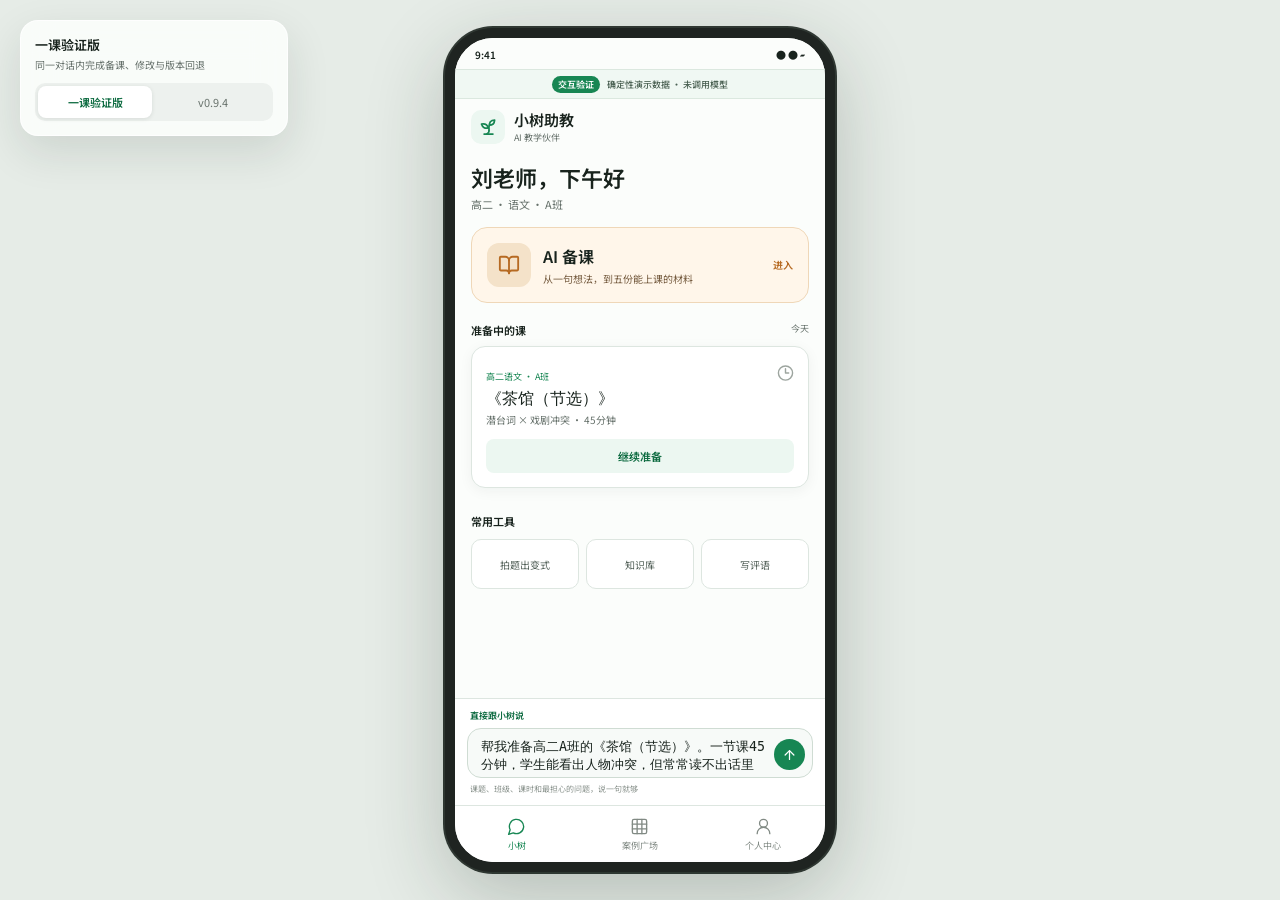
==== index.html @ 12595041 "Deploy Xiaoshu Yike interactive preview" ====
<!doctype html>
<html lang="zh-CN">
  <head>
    <meta charset="UTF-8" />
    <meta name="viewport" content="width=device-width, initial-scale=1.0" />
    <meta name="theme-color" content="#f5f7f5" />
    <title>小树 · 《茶馆》备课验证</title>
    <script type="module" crossorigin src="./assets/index-BlymnSEs.js"></script>
    <link rel="stylesheet" crossorigin href="./assets/index-CwuJ9IBh.css">
  </head>
  <body>
    <div id="root"></div>
  </body>
</html>
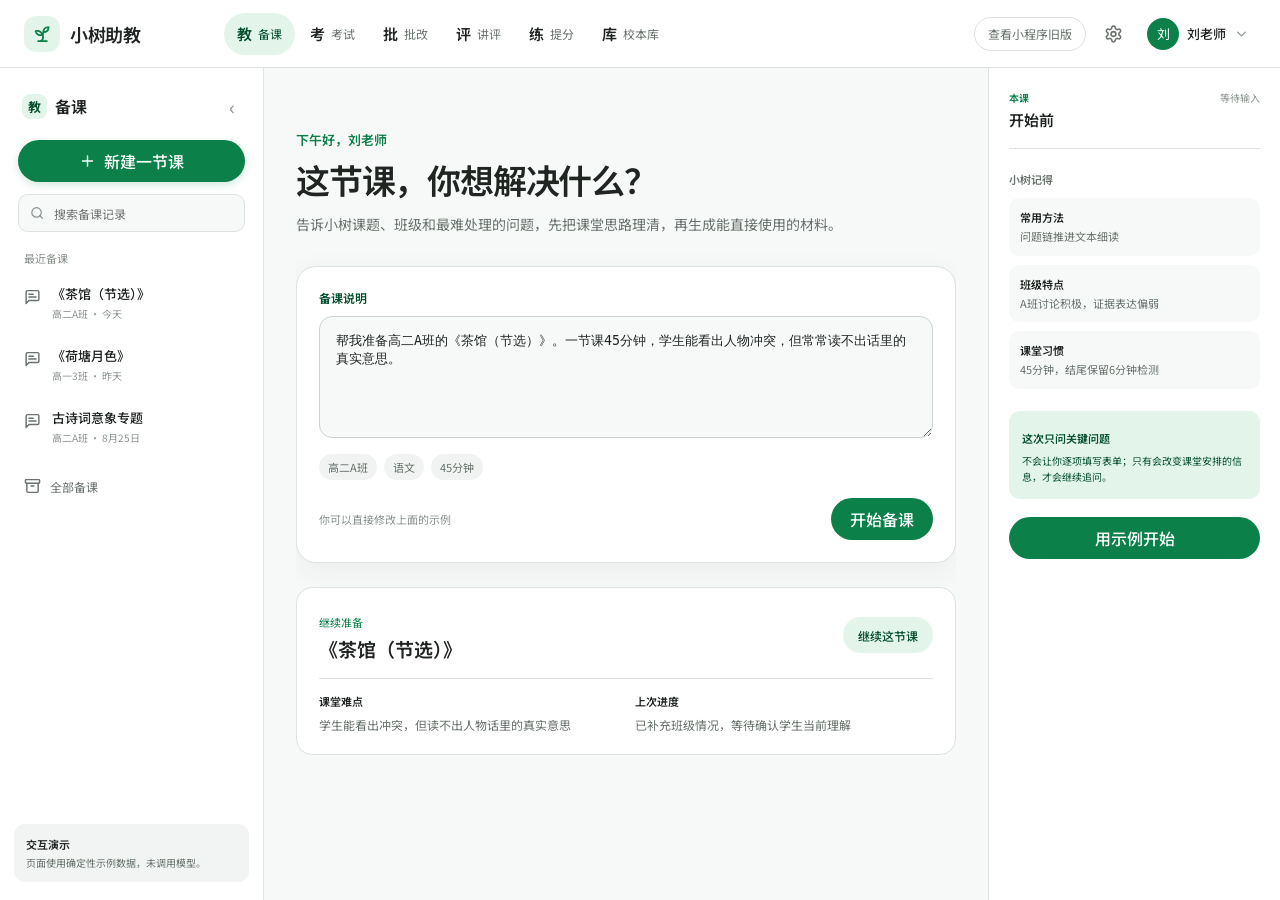
==== commit bca7b47c: "Deploy desktop Web lesson prototype" ====
--- a/index.html
+++ b/index.html
@@ -5,8 +5,8 @@
     <meta name="viewport" content="width=device-width, initial-scale=1.0" />
     <meta name="theme-color" content="#f5f7f5" />
     <title>小树 · 《茶馆》备课验证</title>
-    <script type="module" crossorigin src="./assets/index-BlymnSEs.js"></script>
-    <link rel="stylesheet" crossorigin href="./assets/index-CwuJ9IBh.css">
+    <script type="module" crossorigin src="./assets/index-i1Fw_xu3.js"></script>
+    <link rel="stylesheet" crossorigin href="./assets/index-Akiv93cH.css">
   </head>
   <body>
     <div id="root"></div>
--- a/assets/index-Akiv93cH.css
+++ b/assets/index-Akiv93cH.css
@@ -0,0 +1 @@
+@font-face{font-family:Noto Sans SC;font-style:normal;font-display:swap;font-weight:400;src:url([data-uri]) format("woff2"),url([data-uri]) format("woff");unicode-range:U+1f1e9-1f1f5,U+1f1f7-1f1ff,U+1f21a,U+1f232,U+1f234-1f237,U+1f250-1f251,U+1f300,U+1f302-1f308,U+1f30a-1f311,U+1f315,U+1f319-1f320,U+1f324,U+1f327,U+1f32a,U+1f32c-1f32d,U+1f330-1f357,U+1f359-1f37e}@font-face{font-family:Noto Sans SC;font-style:normal;font-display:swap;font-weight:400;src:url(./noto-sans-sc-5-400-normal-3RzBeGhg.woff2) format("woff2"),url(./noto-sans-sc-5-400-normal-CxziD17Z.woff) format("woff");unicode-range:U+fee3,U+fef3,U+ff03-ff04,U+ff07,U+ff0a,U+ff17-ff19,U+ff1c-ff1d,U+ff20-ff3a,U+ff3c,U+ff3e-ff5b,U+ff5d,U+ff61-ff65,U+ff67-ff6a,U+ff6c,U+ff6f-ff78,U+ff7a-ff7d,U+ff80-ff84,U+ff86,U+ff89-ff8e,U+ff92,U+ff97-ff9b,U+ff9d-ff9f,U+ffe0-ffe4,U+ffe6,U+ffe9,U+ffeb,U+ffed,U+fffc,U+1f004,U+1f170-1f171,U+1f192-1f195,U+1f198-1f19a,U+1f1e6-1f1e8}@font-face{font-family:Noto Sans SC;font-style:normal;font-display:swap;font-weight:400;src:url(./noto-sans-sc-6-400-normal-D73klzWF.woff2) format("woff2"),url(./noto-sans-sc-6-400-normal-Cz_J3E7W.woff) format("woff");unicode-range:U+f0a7,U+f0b2,U+f0b7,U+f0c9,U+f0d8,U+f0da,U+f0dc-f0dd,U+f0e0,U+f0e6,U+f0eb,U+f0fc,U+f101,U+f104-f105,U+f107,U+f10b,U+f11b,U+f14b,U+f18a,U+f193,U+f1d6-f1d7,U+f244,U+f27a,U+f296,U+f2ae,U+f471,U+f4b3,U+f610-f611,U+f880-f881,U+f8ec,U+f8f5,U+f8ff,U+f901,U+f90a,U+f92c-f92d,U+f934,U+f937,U+f941,U+f965,U+f967,U+f969,U+f96b,U+f96f,U+f974,U+f978-f979,U+f97e,U+f981,U+f98a,U+f98e,U+f997,U+f99c,U+f9b2,U+f9b5,U+f9ba,U+f9be,U+f9ca,U+f9d0-f9d1,U+f9dd,U+f9e0-f9e1,U+f9e4,U+f9f7,U+fa00-fa01,U+fa08,U+fa0a,U+fa11,U+fb01-fb02,U+fdfc,U+fe0e,U+fe30-fe31,U+fe33-fe44,U+fe49-fe52,U+fe54-fe57,U+fe59-fe66,U+fe68-fe6b,U+fe8e,U+fe92-fe93,U+feae,U+feb8,U+fecb-fecc,U+fee0}@font-face{font-family:Noto Sans SC;font-style:normal;font-display:swap;font-weight:400;src:url(./noto-sans-sc-21-400-normal-Bfz3Xm1a.woff2) format("woff2"),url(./noto-sans-sc-21-400-normal-BnEV7ZGG.woff) format("woff");unicode-range:U+9f83,U+9f85-9f8d,U+9f90-9f91,U+9f94-9f96,U+9f98,U+9f9b-9f9c,U+9f9e,U+9fa0,U+9fa2,U+9ff0-9fff,U+a001,U+a007,U+a025,U+a046-a047,U+a057,U+a072,U+a078-a079,U+a083,U+a085,U+a100,U+a118,U+a132,U+a134,U+a1f4,U+a242,U+a4a6,U+a4aa,U+a4b0-a4b1,U+a4b3,U+a9c1-a9c2,U+ac00-ac01,U+ac04,U+ac08,U+ac10-ac11,U+ac13-ac16,U+ac19,U+ac1c-ac1d,U+ac24,U+ac70-ac71,U+ac74,U+ac77-ac78,U+ac80-ac81,U+ac83,U+ac8c,U+ac90,U+ac9f-aca0,U+aca8-aca9,U+acac,U+acb0,U+acbd,U+acc1,U+acc4,U+ace0-ace1,U+ace4,U+ace8,U+acf3,U+acf5,U+acfc-acfd,U+ad00,U+ad0c,U+ad11,U+ad1c,U+ad34,U+ad50,U+ad64,U+ad6c,U+ad70,U+ad74,U+ad7f,U+ad81,U+ad8c,U+adc0,U+adc8,U+addc,U+ade0,U+adf8-adf9,U+adfc,U+ae00,U+ae08-ae09,U+ae0b,U+ae30,U+ae34,U+ae38,U+ae40,U+ae4a,U+ae4c,U+ae54,U+ae68,U+aebc,U+aed8,U+af2c-af2d}@font-face{font-family:Noto Sans SC;font-style:normal;font-display:swap;font-weight:400;src:url(./noto-sans-sc-22-400-normal-yOvQSDF6.woff2) format("woff2"),url(./noto-sans-sc-22-400-normal-B_m_Ehi5.woff) format("woff");unicode-range:U+9e30-9e33,U+9e35-9e3b,U+9e3e,U+9e40-9e44,U+9e46-9e4e,U+9e51,U+9e53,U+9e55-9e58,U+9e5a-9e5c,U+9e5e-9e63,U+9e66-9e6e,U+9e71,U+9e73,U+9e75,U+9e78-9e79,U+9e7c-9e7e,U+9e82,U+9e86-9e88,U+9e8b-9e8c,U+9e90-9e91,U+9e93,U+9e95,U+9e97,U+9e9d,U+9ea4-9ea5,U+9ea9-9eaa,U+9eb4-9eb5,U+9eb8-9eba,U+9ebc-9ebf,U+9ec3,U+9ec9,U+9ecd,U+9ed0,U+9ed2-9ed3,U+9ed5-9ed6,U+9ed9,U+9edc-9edd,U+9edf-9ee0,U+9ee2,U+9ee5,U+9ee7-9eea,U+9eef,U+9ef1,U+9ef3-9ef4,U+9ef6,U+9ef9,U+9efb-9efc,U+9efe,U+9f0b,U+9f0d,U+9f10,U+9f14,U+9f17,U+9f19,U+9f22,U+9f29,U+9f2c,U+9f2f,U+9f31,U+9f37,U+9f39,U+9f3d-9f3e,U+9f41,U+9f4a-9f4b,U+9f51-9f52,U+9f61-9f63,U+9f66-9f67,U+9f80-9f81}@font-face{font-family:Noto Sans SC;font-style:normal;font-display:swap;font-weight:400;src:url(./noto-sans-sc-23-400-normal-D0XQUkMM.woff2) format("woff2"),url(./noto-sans-sc-23-400-normal-CX4MRI2p.woff) format("woff");unicode-range:U+9c82-9c83,U+9c85-9c8c,U+9c8e-9c92,U+9c94-9c9b,U+9c9e-9ca3,U+9ca5-9ca7,U+9ca9,U+9cab,U+9cad-9cae,U+9cb1-9cb7,U+9cb9-9cbd,U+9cbf-9cc0,U+9cc3,U+9cc5-9cc7,U+9cc9-9cd1,U+9cd3-9cda,U+9cdc-9cdd,U+9cdf,U+9ce1-9ce3,U+9ce5,U+9ce9,U+9cee-9cef,U+9cf3-9cf4,U+9cf6,U+9cfc-9cfd,U+9d02,U+9d08-9d09,U+9d12,U+9d1b,U+9d1e,U+9d26,U+9d28,U+9d37,U+9d3b,U+9d3f,U+9d51,U+9d59,U+9d5c-9d5d,U+9d5f-9d61,U+9d6c,U+9d70,U+9d72,U+9d7a,U+9d7e,U+9d84,U+9d89,U+9d8f,U+9d92,U+9daf,U+9db4,U+9db8,U+9dbc,U+9dc4,U+9dc7,U+9dc9,U+9dd7,U+9ddf,U+9df2,U+9df9-9dfa,U+9e0a,U+9e11,U+9e1a,U+9e1e,U+9e20,U+9e22,U+9e28-9e2c,U+9e2e-9e2f}@font-face{font-family:Noto Sans SC;font-style:normal;font-display:swap;font-weight:400;src:url(./noto-sans-sc-24-400-normal-mI4tDgE1.woff2) format("woff2"),url(./noto-sans-sc-24-400-normal-ClGanIYI.woff) format("woff");unicode-range:U+9a80,U+9a83,U+9a85,U+9a88-9a8a,U+9a8d-9a8e,U+9a90,U+9a92-9a93,U+9a95-9a96,U+9a98-9a99,U+9a9b-9aa2,U+9aa5,U+9aa7,U+9aaf-9ab1,U+9ab5-9ab6,U+9ab9-9aba,U+9ac0-9ac4,U+9ac8,U+9acb-9acc,U+9ace-9acf,U+9ad1-9ad2,U+9ad9,U+9adf,U+9ae1,U+9ae3,U+9aea-9aeb,U+9aed-9aef,U+9af4,U+9af9,U+9afb,U+9b03-9b04,U+9b06,U+9b08,U+9b0d,U+9b0f-9b10,U+9b13,U+9b18,U+9b1a,U+9b1f,U+9b22-9b23,U+9b25,U+9b27-9b28,U+9b2a,U+9b2f,U+9b31-9b32,U+9b3b,U+9b43,U+9b46-9b49,U+9b4d-9b4e,U+9b51,U+9b56,U+9b58,U+9b5a,U+9b5c,U+9b5f,U+9b61-9b62,U+9b6f,U+9b77,U+9b80,U+9b88,U+9b8b,U+9b8e,U+9b91,U+9b9f-9ba0,U+9ba8,U+9baa-9bab,U+9bad-9bae,U+9bb0-9bb1,U+9bb8,U+9bc9-9bca,U+9bd3,U+9bd6,U+9bdb,U+9be8,U+9bf0-9bf1,U+9c02,U+9c10,U+9c15,U+9c24,U+9c2d,U+9c32,U+9c39,U+9c3b,U+9c40,U+9c47-9c49,U+9c53,U+9c57,U+9c64,U+9c72,U+9c77-9c78,U+9c7b,U+9c7f-9c80}@font-face{font-family:Noto Sans SC;font-style:normal;font-display:swap;font-weight:400;src:url(./noto-sans-sc-25-400-normal-CD3JKveN.woff2) format("woff2"),url(./noto-sans-sc-25-400-normal-C6yCXu6a.woff) format("woff");unicode-range:U+98dd,U+98e1-98e2,U+98e7-98ea,U+98ec,U+98ee-98ef,U+98f2,U+98f4,U+98fc-98fe,U+9903,U+9905,U+9908,U+990a,U+990c-990d,U+9913-9914,U+9918,U+991a-991b,U+991e,U+9921,U+9928,U+992c,U+992e,U+9935,U+9938-9939,U+993d-993e,U+9945,U+994b-994c,U+9951-9952,U+9954-9955,U+9957,U+995e,U+9963,U+9966-9969,U+996b-996c,U+996f,U+9974-9975,U+9977-9979,U+997d-997e,U+9980-9981,U+9983-9984,U+9987,U+998a-998b,U+998d-9991,U+9993-9995,U+9997-9998,U+99a5,U+99ab,U+99ad-99ae,U+99b1,U+99b3-99b4,U+99bc,U+99bf,U+99c1,U+99c3-99c6,U+99cc,U+99d0,U+99d2,U+99d5,U+99db,U+99dd,U+99e1,U+99ed,U+99f1,U+99ff,U+9a01,U+9a03-9a04,U+9a0e-9a0f,U+9a11-9a13,U+9a19,U+9a1b,U+9a28,U+9a2b,U+9a30,U+9a32,U+9a37,U+9a40,U+9a45,U+9a4a,U+9a4d-9a4e,U+9a52,U+9a55,U+9a57,U+9a5a-9a5b,U+9a5f,U+9a62,U+9a65,U+9a69,U+9a6b,U+9a6e,U+9a75,U+9a77-9a7a,U+9a7d}@font-face{font-family:Noto Sans SC;font-style:normal;font-display:swap;font-weight:400;src:url(./noto-sans-sc-26-400-normal-B306_DcA.woff2) format("woff2"),url(./noto-sans-sc-26-400-normal-Dxnlkp_o.woff) format("woff");unicode-range:U+975b-975c,U+9763,U+9765-9766,U+976c-976d,U+9773,U+9776,U+977a,U+977c,U+9784-9785,U+978e-978f,U+9791-9792,U+9794-9795,U+9798,U+979a,U+979e,U+97a3,U+97a5-97a6,U+97a8,U+97ab-97ac,U+97ae-97af,U+97b2,U+97b4,U+97c6,U+97cb-97cc,U+97d3,U+97d8,U+97dc,U+97e1,U+97ea-97eb,U+97ee,U+97fb,U+97fe-97ff,U+9801-9803,U+9805-9806,U+9808,U+980c,U+9810-9814,U+9817-9818,U+981e,U+9820-9821,U+9824,U+9828,U+982b-982d,U+9830,U+9834,U+9838-9839,U+983c,U+9846,U+984d-984f,U+9851-9852,U+9854-9855,U+9857-9858,U+985a-985b,U+9862-9863,U+9865,U+9867,U+986b,U+986f-9871,U+9877-9878,U+987c,U+9880,U+9883,U+9885,U+9889,U+988b-988f,U+9893-9895,U+9899-989b,U+989e-989f,U+98a1-98a2,U+98a5-98a7,U+98a9,U+98af,U+98b1,U+98b6,U+98ba,U+98be,U+98c3-98c4,U+98c6-98c8,U+98cf-98d6,U+98da-98db}@font-face{font-family:Noto Sans SC;font-style:normal;font-display:swap;font-weight:400;src:url(./noto-sans-sc-27-400-normal-LzZF_NqI.woff2) format("woff2"),url(./noto-sans-sc-27-400-normal-DU5YC6S1.woff) format("woff");unicode-range:U+95c4-95ca,U+95cc-95cd,U+95d4-95d6,U+95d8,U+95e1-95e2,U+95e9,U+95f0-95f1,U+95f3,U+95f6,U+95fc,U+95fe-95ff,U+9602-9604,U+9606-960d,U+960f,U+9611-9613,U+9615-9617,U+9619-961b,U+961d,U+9621,U+9628,U+962f,U+963c-963e,U+9641-9642,U+9649,U+9654,U+965b-965f,U+9661,U+9663,U+9665,U+9667-9668,U+966c,U+9670,U+9672-9674,U+9678,U+967a,U+967d,U+9682,U+9685,U+9688,U+968a,U+968d-968e,U+9695,U+9697-9698,U+969e,U+96a0,U+96a3-96a4,U+96a8,U+96aa,U+96b0-96b1,U+96b3-96b4,U+96b7-96b9,U+96bb-96bd,U+96c9,U+96cb,U+96ce,U+96d1-96d2,U+96d6,U+96d9,U+96db-96dc,U+96de,U+96e0,U+96e3,U+96e9,U+96eb,U+96f0-96f2,U+96f9,U+96ff,U+9701-9702,U+9705,U+9708,U+970a,U+970e-970f,U+9711,U+9719,U+9727,U+972a,U+972d,U+9730,U+973d,U+9742,U+9744,U+9748-9749,U+9750-9751,U+975a}@font-face{font-family:Noto Sans SC;font-style:normal;font-display:swap;font-weight:400;src:url(./noto-sans-sc-28-400-normal-CEc-bbYn.woff2) format("woff2"),url(./noto-sans-sc-28-400-normal-4HLOSY5F.woff) format("woff");unicode-range:U+94f5,U+94f7,U+94f9,U+94fb-94fd,U+94ff,U+9503-9504,U+9506-9507,U+9509-950a,U+950d-950f,U+9511-9518,U+951a-9520,U+9522,U+9528-952d,U+9530-953a,U+953c-953f,U+9543-9546,U+9548-9550,U+9552-9555,U+9557-955b,U+955d-9568,U+956a-956d,U+9570-9574,U+9583,U+9586,U+9589,U+958e-958f,U+9591-9592,U+9594,U+9598-9599,U+959e-95a0,U+95a2-95a6,U+95a8-95b2,U+95b4,U+95b8-95c3}@font-face{font-family:Noto Sans SC;font-style:normal;font-display:swap;font-weight:400;src:url(./noto-sans-sc-29-400-normal-CTMIENlc.woff2) format("woff2"),url(./noto-sans-sc-29-400-normal-DmkA50P6.woff) format("woff");unicode-range:U+941c-942b,U+942d-942e,U+9432-9433,U+9435,U+9438,U+943a,U+943e,U+9444,U+944a,U+9451-9452,U+945a,U+9462-9463,U+9465,U+9470-9487,U+948a-9492,U+9494-9498,U+949a,U+949c-949d,U+94a1,U+94a3-94a4,U+94a8,U+94aa-94ad,U+94af,U+94b2,U+94b4-94ba,U+94bc-94c0,U+94c4,U+94c6-94db,U+94de-94ec,U+94ee-94f1,U+94f3}@font-face{font-family:Noto Sans SC;font-style:normal;font-display:swap;font-weight:400;src:url(./noto-sans-sc-30-400-normal-Dzb6Zn8O.woff2) format("woff2"),url(./noto-sans-sc-30-400-normal-D4bISz8a.woff) format("woff");unicode-range:U+92ec-92ed,U+92f0,U+92f3,U+92f8,U+92fc,U+9304,U+9306,U+9310,U+9312,U+9315,U+9318,U+931a,U+931e,U+9320-9322,U+9324,U+9326-9329,U+932b-932c,U+932f,U+9331-9332,U+9335-9336,U+933e,U+9340-9341,U+934a-9360,U+9362-9363,U+9365-936b,U+936e,U+9375,U+937e,U+9382,U+938a,U+938c,U+938f,U+9393-9394,U+9396-9397,U+939a,U+93a2,U+93a7,U+93ac-93cd,U+93d0-93d1,U+93d6-93d8,U+93de-93df,U+93e1-93e2,U+93e4,U+93f8,U+93fb,U+93fd,U+940e-941a}@font-face{font-family:Noto Sans SC;font-style:normal;font-display:swap;font-weight:400;src:url(./noto-sans-sc-31-400-normal-Cngcbauu.woff2) format("woff2"),url(./noto-sans-sc-31-400-normal-CpMy1pFR.woff) format("woff");unicode-range:U+9163-9164,U+9169,U+9170,U+9172,U+9174,U+9179-917a,U+917d-917e,U+9182-9183,U+9185,U+918c-918d,U+9190-9191,U+919a,U+919c,U+91a1-91a4,U+91a8,U+91aa-91af,U+91b4-91b5,U+91b8,U+91ba,U+91be,U+91c0-91c1,U+91c6,U+91c8,U+91cb,U+91d0,U+91d2,U+91d7-91d8,U+91dd,U+91e3,U+91e6-91e7,U+91ed,U+91f0,U+91f5,U+91f9,U+9200,U+9205,U+9207-920a,U+920d-920e,U+9210,U+9214-9215,U+921c,U+921e,U+9221,U+9223-9227,U+9229-922a,U+922d,U+9234-9235,U+9237,U+9239-923a,U+923c-9240,U+9244-9246,U+9249,U+924e-924f,U+9251,U+9253,U+9257,U+925b,U+925e,U+9262,U+9264-9266,U+9268,U+926c,U+926f,U+9271,U+927b,U+927e,U+9280,U+9283,U+9285-928a,U+928e,U+9291,U+9293,U+9296,U+9298,U+929c-929d,U+92a8,U+92ab-92ae,U+92b3,U+92b6-92b7,U+92b9,U+92c1,U+92c5-92c6,U+92c8,U+92cc,U+92d0,U+92d2,U+92e4,U+92ea}@font-face{font-family:Noto Sans SC;font-style:normal;font-display:swap;font-weight:400;src:url(./noto-sans-sc-32-400-normal-BqAPF1tT.woff2) format("woff2"),url(./noto-sans-sc-32-400-normal-BB06QLw6.woff) format("woff");unicode-range:U+9004,U+900b,U+9011,U+9015-9016,U+901e,U+9021,U+9026,U+902d,U+902f,U+9031,U+9035-9036,U+9039-903a,U+9041,U+9044-9046,U+904a,U+904f-9052,U+9054-9055,U+9058-9059,U+905b-905e,U+9060-9062,U+9068-9069,U+906f,U+9072,U+9074,U+9076-907a,U+907c-907d,U+9081,U+9083,U+9085,U+9087-908b,U+908f,U+9095,U+9097,U+9099-909b,U+909d,U+90a0-90a1,U+90a8-90a9,U+90ac,U+90b0,U+90b2-90b4,U+90b6,U+90b8,U+90ba,U+90bd-90be,U+90c3-90c5,U+90c7-90c8,U+90cf-90d0,U+90d3,U+90d5,U+90d7,U+90da-90dc,U+90de,U+90e2,U+90e4,U+90e6-90e7,U+90ea-90eb,U+90ef,U+90f4-90f5,U+90f7,U+90fe-9100,U+9104,U+9109,U+910c,U+9112,U+9114-9115,U+9118,U+911c,U+911e,U+9120,U+9122-9123,U+9127,U+912d,U+912f-9132,U+9139-913a,U+9143,U+9146,U+9149-914a,U+914c,U+914e-9150,U+9154,U+9157,U+915a,U+915d-915e,U+9161-9162}@font-face{font-family:Noto Sans SC;font-style:normal;font-display:swap;font-weight:400;src:url(./noto-sans-sc-33-400-normal-CUXtFK-t.woff2) format("woff2"),url(./noto-sans-sc-33-400-normal-970__YrQ.woff) format("woff");unicode-range:U+8e41-8e42,U+8e47,U+8e49-8e4b,U+8e50-8e53,U+8e59-8e5a,U+8e5f-8e60,U+8e64,U+8e69,U+8e6c,U+8e70,U+8e74,U+8e76,U+8e7a-8e7c,U+8e7f,U+8e84-8e85,U+8e87,U+8e89,U+8e8b,U+8e8d,U+8e8f-8e90,U+8e94,U+8e99,U+8e9c,U+8e9e,U+8eaa,U+8eac,U+8eb0,U+8eb6,U+8ec0,U+8ec6,U+8eca-8ece,U+8ed2,U+8eda,U+8edf,U+8ee2,U+8eeb,U+8ef8,U+8efb-8efe,U+8f03,U+8f09,U+8f0b,U+8f12-8f15,U+8f1b,U+8f1d,U+8f1f,U+8f29-8f2a,U+8f2f,U+8f36,U+8f38,U+8f3b,U+8f3e-8f3f,U+8f44-8f45,U+8f49,U+8f4d-8f4e,U+8f5f,U+8f6b,U+8f6d,U+8f71-8f73,U+8f75-8f76,U+8f78-8f7a,U+8f7c,U+8f7e,U+8f81-8f82,U+8f84,U+8f87,U+8f8a-8f8b,U+8f8d-8f8f,U+8f94-8f95,U+8f97-8f9a,U+8fa6,U+8fad-8faf,U+8fb2,U+8fb5-8fb7,U+8fba-8fbc,U+8fbf,U+8fc2,U+8fcb,U+8fcd,U+8fd3,U+8fd5,U+8fd7,U+8fda,U+8fe2-8fe5,U+8fe8-8fe9,U+8fee,U+8ff3-8ff4,U+8ff8,U+8ffa}@font-face{font-family:Noto Sans SC;font-style:normal;font-display:swap;font-weight:400;src:url(./noto-sans-sc-34-400-normal-Djw1IAuw.woff2) format("woff2"),url(./noto-sans-sc-34-400-normal-D06kjf8X.woff) format("woff");unicode-range:U+8cbd,U+8cbf-8cc4,U+8cc7-8cc8,U+8cca,U+8ccd,U+8cd1,U+8cd3,U+8cdb-8cdc,U+8cde,U+8ce0,U+8ce2-8ce4,U+8ce6-8ce8,U+8cea,U+8ced,U+8cf4,U+8cf8,U+8cfa,U+8cfc-8cfd,U+8d04-8d05,U+8d07-8d08,U+8d0a,U+8d0d,U+8d0f,U+8d13-8d14,U+8d16,U+8d1b,U+8d20,U+8d30,U+8d32-8d33,U+8d36,U+8d3b,U+8d3d,U+8d40,U+8d42-8d43,U+8d45-8d46,U+8d48-8d4a,U+8d4d,U+8d51,U+8d53,U+8d55,U+8d59,U+8d5c-8d5d,U+8d5f,U+8d61,U+8d66-8d67,U+8d6a,U+8d6d,U+8d71,U+8d73,U+8d84,U+8d90-8d91,U+8d94-8d95,U+8d99,U+8da8,U+8daf,U+8db1,U+8db5,U+8db8,U+8dba,U+8dbc,U+8dbf,U+8dc2,U+8dc4,U+8dc6,U+8dcb,U+8dce-8dcf,U+8dd6-8dd7,U+8dda-8ddb,U+8dde,U+8de1,U+8de3-8de4,U+8de9,U+8deb-8dec,U+8df0-8df1,U+8df6-8dfd,U+8e05,U+8e07,U+8e09-8e0a,U+8e0c,U+8e0e,U+8e10,U+8e14,U+8e1d-8e1f,U+8e23,U+8e26,U+8e2b-8e31,U+8e34-8e35,U+8e39-8e3a,U+8e3d,U+8e40}@font-face{font-family:Noto Sans SC;font-style:normal;font-display:swap;font-weight:400;src:url(./noto-sans-sc-35-400-normal-Chgyqx1E.woff2) format("woff2"),url(./noto-sans-sc-35-400-normal-CaG_p1w5.woff) format("woff");unicode-range:U+8b80,U+8b83,U+8b8a,U+8b8c,U+8b90,U+8b93,U+8b99-8b9a,U+8ba0,U+8ba3,U+8ba5-8ba7,U+8baa-8bac,U+8bb4-8bb5,U+8bb7,U+8bb9,U+8bc2-8bc3,U+8bc5,U+8bcb-8bcc,U+8bce-8bd0,U+8bd2-8bd4,U+8bd6,U+8bd8-8bd9,U+8bdc,U+8bdf,U+8be3-8be4,U+8be7-8be9,U+8beb-8bec,U+8bee,U+8bf0,U+8bf2-8bf3,U+8bf6,U+8bf9,U+8bfc-8bfd,U+8bff-8c00,U+8c02,U+8c04,U+8c06-8c07,U+8c0c,U+8c0f,U+8c11-8c12,U+8c14-8c1b,U+8c1d-8c21,U+8c24-8c25,U+8c27,U+8c2a-8c2c,U+8c2e-8c30,U+8c32-8c36,U+8c3f,U+8c47-8c4c,U+8c4e-8c50,U+8c54-8c56,U+8c62,U+8c68,U+8c6c,U+8c73,U+8c78,U+8c7a,U+8c82,U+8c85,U+8c89-8c8a,U+8c8d-8c8e,U+8c90,U+8c93-8c94,U+8c98,U+8c9d-8c9e,U+8ca0-8ca2,U+8ca7-8cac,U+8caf-8cb0,U+8cb3-8cb4,U+8cb6-8cb9,U+8cbb-8cbc}@font-face{font-family:Noto Sans SC;font-style:normal;font-display:swap;font-weight:400;src:url(./noto-sans-sc-36-400-normal-BxBT42kb.woff2) format("woff2"),url(./noto-sans-sc-36-400-normal-IjrD2Bk1.woff) format("woff");unicode-range:U+8a15-8a18,U+8a1a-8a1b,U+8a1d,U+8a1f,U+8a22-8a23,U+8a25,U+8a2b,U+8a2d,U+8a31,U+8a33-8a34,U+8a36-8a38,U+8a3a,U+8a3c,U+8a3e,U+8a40-8a41,U+8a46,U+8a48,U+8a50,U+8a52,U+8a54-8a55,U+8a58,U+8a5b,U+8a5d-8a63,U+8a66,U+8a69-8a6b,U+8a6d-8a6e,U+8a70,U+8a72-8a73,U+8a7a,U+8a85,U+8a87,U+8a8a,U+8a8c-8a8d,U+8a90-8a92,U+8a95,U+8a98,U+8aa0-8aa1,U+8aa3-8aa6,U+8aa8-8aa9,U+8aac-8aae,U+8ab0,U+8ab2,U+8ab8-8ab9,U+8abc,U+8abe-8abf,U+8ac7,U+8acf,U+8ad2,U+8ad6-8ad7,U+8adb-8adc,U+8adf,U+8ae1,U+8ae6-8ae8,U+8aeb,U+8aed-8aee,U+8af1,U+8af3-8af4,U+8af7-8af8,U+8afa,U+8afe,U+8b00-8b02,U+8b07,U+8b0a,U+8b0c,U+8b0e,U+8b10,U+8b17,U+8b19,U+8b1b,U+8b1d,U+8b20-8b21,U+8b26,U+8b28,U+8b2c,U+8b33,U+8b39,U+8b3e-8b3f,U+8b41,U+8b45,U+8b49,U+8b4c,U+8b4f,U+8b57-8b58,U+8b5a,U+8b5c,U+8b5e,U+8b60,U+8b6c,U+8b6f-8b70,U+8b72,U+8b74,U+8b77,U+8b7d}@font-face{font-family:Noto Sans SC;font-style:normal;font-display:swap;font-weight:400;src:url(./noto-sans-sc-37-400-normal-CjshmOwp.woff2) format("woff2"),url(./noto-sans-sc-37-400-normal-BR9TSq0A.woff) format("woff");unicode-range:U+8882,U+8884-8886,U+8888,U+888f,U+8892-8893,U+889b,U+88a2,U+88a4,U+88a6,U+88a8,U+88aa,U+88ae,U+88b1,U+88b4,U+88b7,U+88bc,U+88c0,U+88c6-88c9,U+88ce-88cf,U+88d1-88d3,U+88d8,U+88db-88dd,U+88df,U+88e1-88e3,U+88e5,U+88e8,U+88ec,U+88f0-88f1,U+88f3-88f4,U+88fc-88fe,U+8900,U+8902,U+8906-8907,U+8909-890c,U+8912-8915,U+8918-891b,U+8921,U+8925,U+892b,U+8930,U+8932,U+8934,U+8936,U+893b,U+893d,U+8941,U+894c,U+8955-8956,U+8959,U+895c,U+895e-8960,U+8966,U+896a,U+896c,U+896f-8970,U+8972,U+897b,U+897e,U+8980,U+8983,U+8985,U+8987-8988,U+898c,U+898f,U+8993,U+8997,U+899a,U+89a1,U+89a7,U+89a9-89aa,U+89b2-89b3,U+89b7,U+89c0,U+89c7,U+89ca-89cc,U+89ce-89d1,U+89d6,U+89da,U+89dc,U+89de,U+89e5,U+89e7,U+89eb,U+89ef,U+89f1,U+89f3-89f4,U+89f8,U+89ff,U+8a01-8a03,U+8a07-8a0a,U+8a0e-8a0f,U+8a13}@font-face{font-family:Noto Sans SC;font-style:normal;font-display:swap;font-weight:400;src:url(./noto-sans-sc-38-400-normal-D0ErwWLV.woff2) format("woff2"),url(./noto-sans-sc-38-400-normal-Pcs7Bw7T.woff) format("woff");unicode-range:U+86f4,U+86f8-86f9,U+86fb,U+86fe,U+8703,U+8706-870a,U+870d,U+8711-8713,U+871a,U+871e,U+8722-8723,U+8725,U+8729,U+872e,U+8731,U+8734,U+8737,U+873a-873b,U+873e-8740,U+8742,U+8747-8748,U+8753,U+8755,U+8757-8758,U+875d,U+875f,U+8762-8766,U+8768,U+876e,U+8770,U+8772,U+8775,U+8778,U+877b-877e,U+8782,U+8785,U+8788,U+878b,U+8793,U+8797,U+879a,U+879e-87a0,U+87a2-87a3,U+87a8,U+87ab-87ad,U+87af,U+87b3,U+87b5,U+87bd,U+87c0,U+87c4,U+87c6,U+87ca-87cb,U+87d1-87d2,U+87db-87dc,U+87de,U+87e0,U+87e5,U+87ea,U+87ec,U+87ee,U+87f2-87f3,U+87fb,U+87fd-87fe,U+8802-8803,U+8805,U+880a-880b,U+880d,U+8813-8816,U+8819,U+881b,U+881f,U+8821,U+8823,U+8831-8832,U+8835-8836,U+8839,U+883b-883c,U+8844,U+8846,U+884a,U+884e,U+8852-8853,U+8855,U+8859,U+885b,U+885d-885e,U+8862,U+8864,U+8869-886a,U+886e-886f,U+8872,U+8879,U+887d-887f}@font-face{font-family:Noto Sans SC;font-style:normal;font-display:swap;font-weight:400;src:url(./noto-sans-sc-39-400-normal-CNreqa8s.woff2) format("woff2"),url(./noto-sans-sc-39-400-normal-BdnXWhtv.woff) format("woff");unicode-range:U+8548,U+854e,U+8553,U+8556-8557,U+8559,U+855e,U+8561,U+8564-8565,U+8568-856a,U+856d,U+856f-8570,U+8572,U+8576,U+8579-857b,U+8580,U+8585-8586,U+8588,U+858a,U+858f,U+8591,U+8594,U+8599,U+859c,U+85a2,U+85a4,U+85a6,U+85a8-85a9,U+85ab-85ac,U+85ae,U+85b7-85b9,U+85be,U+85c1,U+85c7,U+85cd,U+85d0,U+85d3,U+85d5,U+85dc-85dd,U+85df-85e0,U+85e5-85e6,U+85e8-85ea,U+85f4,U+85f9,U+85fe-85ff,U+8602,U+8605-8607,U+860a-860b,U+8616,U+8618,U+861a,U+8627,U+8629,U+862d,U+8638,U+863c,U+863f,U+864d,U+864f,U+8652-8655,U+865b-865c,U+865f,U+8662,U+8667,U+866c,U+866e,U+8671,U+8675,U+867a-867c,U+867f,U+868b,U+868d,U+8693,U+869c-869d,U+86a1,U+86a3-86a4,U+86a7-86a9,U+86ac,U+86af-86b1,U+86b4-86b6,U+86ba,U+86c0,U+86c4,U+86c6,U+86c9-86ca,U+86cd-86d1,U+86d4,U+86d8,U+86de-86df,U+86e4,U+86e6,U+86e9,U+86ed,U+86ef-86f3}@font-face{font-family:Noto Sans SC;font-style:normal;font-display:swap;font-weight:400;src:url(./noto-sans-sc-40-400-normal-DcIMWQiP.woff2) format("woff2"),url(./noto-sans-sc-40-400-normal-DmftZfNt.woff) format("woff");unicode-range:U+83c5,U+83c8-83c9,U+83cb,U+83d1,U+83d3-83d6,U+83d8,U+83db,U+83dd,U+83df,U+83e1,U+83e5,U+83ea-83eb,U+83f0,U+83f4,U+83f8-83f9,U+83fb,U+83fd,U+83ff,U+8401,U+8406,U+840a-840b,U+840f,U+8411,U+8418,U+841c,U+8420,U+8422-8424,U+8426,U+8429,U+842c,U+8438-8439,U+843b-843c,U+843f,U+8446-8447,U+8449,U+844e,U+8451-8452,U+8456,U+8459-845a,U+845c,U+8462,U+8466,U+846d,U+846f-8470,U+8473,U+8476-8478,U+847a,U+847d,U+8484-8485,U+8487,U+8489,U+848c,U+848e,U+8490,U+8493-8494,U+8497,U+849b,U+849e-849f,U+84a1,U+84a5,U+84a8,U+84af,U+84b4,U+84b9-84bf,U+84c1-84c2,U+84c5-84c7,U+84ca-84cb,U+84cd,U+84d0-84d1,U+84d3,U+84d6,U+84df-84e0,U+84e2-84e3,U+84e5-84e7,U+84ee,U+84f3,U+84f6,U+84fa,U+84fc,U+84ff-8500,U+850c,U+8511,U+8514-8515,U+8517-8518,U+851f,U+8523,U+8525-8526,U+8529,U+852b,U+852d,U+8532,U+8534-8535,U+8538-853a,U+853c,U+8543,U+8545}@font-face{font-family:Noto Sans SC;font-style:normal;font-display:swap;font-weight:400;src:url(./noto-sans-sc-41-400-normal-CwF0ysup.woff2) format("woff2"),url(./noto-sans-sc-41-400-normal-BeCST3sV.woff) format("woff");unicode-range:U+82bc,U+82be,U+82c0-82c2,U+82c4-82c8,U+82ca-82cc,U+82ce,U+82d0,U+82d2-82d3,U+82d5-82d6,U+82d8-82d9,U+82dc-82de,U+82e0-82e4,U+82e7,U+82e9-82eb,U+82ed-82ee,U+82f3-82f4,U+82f7-82f8,U+82fa-8301,U+8306-8308,U+830c-830d,U+830f,U+8311,U+8313-8315,U+8318,U+831a-831b,U+831d,U+8324,U+8327,U+832a,U+832c-832d,U+832f,U+8331-8334,U+833a-833c,U+8340,U+8343-8345,U+8347-8348,U+834a,U+834c,U+834f,U+8351,U+8356,U+8358-835c,U+835e,U+8360,U+8364-8366,U+8368-836a,U+836c-836e,U+8373,U+8378,U+837b-837d,U+837f-8380,U+8382,U+8388,U+838a-838b,U+8392,U+8394,U+8396,U+8398-8399,U+839b-839c,U+83a0,U+83a2-83a3,U+83a8-83aa,U+83ae-83b0,U+83b3-83b4,U+83b6,U+83b8,U+83ba,U+83bc-83bd,U+83bf-83c0,U+83c2}@font-face{font-family:Noto Sans SC;font-style:normal;font-display:swap;font-weight:400;src:url(./noto-sans-sc-42-400-normal-ZKOUmsTa.woff2) format("woff2"),url(./noto-sans-sc-42-400-normal-CwAh0C6j.woff) format("woff");unicode-range:U+8166-8169,U+816b,U+816d,U+8171,U+8173-8174,U+8178,U+817c-817d,U+8182,U+8188,U+8191,U+8198-819b,U+81a0,U+81a3,U+81a5-81a6,U+81a9,U+81b6,U+81ba-81bb,U+81bd,U+81bf,U+81c1,U+81c3,U+81c6,U+81c9-81ca,U+81cc-81cd,U+81d1,U+81d3-81d4,U+81d8,U+81db-81dc,U+81de-81df,U+81e5,U+81e7-81e9,U+81eb-81ec,U+81ee-81ef,U+81f5,U+81f8,U+81fa,U+81fc,U+81fe,U+8200-8202,U+8204,U+8208-820a,U+820e-8210,U+8216-8218,U+821b-821c,U+8221-8224,U+8226-8228,U+822b,U+822d,U+822f,U+8232-8234,U+8237-8238,U+823a-823b,U+823e,U+8244,U+8249,U+824b,U+824f,U+8259-825a,U+825f,U+8266,U+8268,U+826e,U+8271,U+8276-8279,U+827d,U+827f,U+8283-8284,U+8288-828a,U+828d-8291,U+8293-8294,U+8296-8298,U+829f-82a1,U+82a3-82a4,U+82a7-82ab,U+82ae,U+82b0,U+82b2,U+82b4-82b6}@font-face{font-family:Noto Sans SC;font-style:normal;font-display:swap;font-weight:400;src:url(./noto-sans-sc-43-400-normal-WDsqqjmk.woff2) format("woff2"),url(./noto-sans-sc-43-400-normal-CVPqYXUd.woff) format("woff");unicode-range:U+8016,U+8018-8019,U+801c,U+801e,U+8026-802a,U+8031,U+8034-8035,U+8037,U+8043,U+804b,U+804d,U+8052,U+8056,U+8059,U+805e,U+8061,U+8068-8069,U+806e-8074,U+8076-8078,U+807c-8080,U+8082,U+8084-8085,U+8088,U+808f,U+8093,U+809c,U+809f,U+80ab,U+80ad-80ae,U+80b1,U+80b6-80b8,U+80bc-80bd,U+80c2,U+80c4,U+80ca,U+80cd,U+80d1,U+80d4,U+80d7,U+80d9-80db,U+80dd,U+80e0,U+80e4-80e5,U+80e7-80ed,U+80ef-80f1,U+80f3-80f4,U+80fc,U+8101,U+8104-8105,U+8107-8108,U+810c-810e,U+8112-8115,U+8117-8119,U+811b-811f,U+8121-8130,U+8132-8134,U+8137,U+8139,U+813f-8140,U+8142,U+8146,U+8148,U+814d-814e,U+8151,U+8153,U+8158-815a,U+815e,U+8160}@font-face{font-family:Noto Sans SC;font-style:normal;font-display:swap;font-weight:400;src:url(./noto-sans-sc-44-400-normal-wq9JI-iJ.woff2) format("woff2"),url(./noto-sans-sc-44-400-normal-BT6yUYAt.woff) format("woff");unicode-range:U+7ef0-7ef2,U+7ef6,U+7efa-7efb,U+7efe,U+7f01-7f04,U+7f08,U+7f0a-7f12,U+7f17,U+7f19,U+7f1b-7f1c,U+7f1f,U+7f21-7f23,U+7f25-7f28,U+7f2a-7f33,U+7f35-7f37,U+7f3d,U+7f42,U+7f44-7f45,U+7f4c-7f4d,U+7f52,U+7f54,U+7f58-7f59,U+7f5d,U+7f5f-7f61,U+7f63,U+7f65,U+7f68,U+7f70-7f71,U+7f73-7f75,U+7f77,U+7f79,U+7f7d-7f7e,U+7f85-7f86,U+7f88-7f89,U+7f8b-7f8c,U+7f90-7f91,U+7f94-7f96,U+7f98-7f9b,U+7f9d,U+7f9f,U+7fa3,U+7fa7-7fa9,U+7fac-7fb2,U+7fb4,U+7fb6,U+7fb8,U+7fbc,U+7fbf-7fc0,U+7fc3,U+7fca,U+7fcc,U+7fce,U+7fd2,U+7fd5,U+7fd9-7fdb,U+7fdf,U+7fe3,U+7fe5-7fe7,U+7fe9,U+7feb-7fec,U+7fee-7fef,U+7ff1,U+7ff3-7ff4,U+7ff9-7ffa,U+7ffe,U+8004,U+8006,U+800b,U+800e,U+8011-8012,U+8014}@font-face{font-family:Noto Sans SC;font-style:normal;font-display:swap;font-weight:400;src:url(./noto-sans-sc-45-400-normal-DdOuPp0S.woff2) format("woff2"),url(./noto-sans-sc-45-400-normal-wKcTGncR.woff) format("woff");unicode-range:U+7dd2,U+7dd4,U+7dd6-7dd8,U+7dda-7de0,U+7de2-7de6,U+7de8-7ded,U+7def,U+7df1-7df5,U+7df7,U+7df9,U+7dfb-7dfc,U+7dfe-7e02,U+7e04,U+7e08-7e0b,U+7e12,U+7e1b,U+7e1e,U+7e20,U+7e22-7e23,U+7e26,U+7e29,U+7e2b,U+7e2e-7e2f,U+7e31,U+7e37,U+7e39-7e3e,U+7e40,U+7e43-7e44,U+7e46-7e47,U+7e4a-7e4b,U+7e4d-7e4e,U+7e51,U+7e54-7e56,U+7e58-7e5b,U+7e5d-7e5e,U+7e61,U+7e66-7e67,U+7e69-7e6b,U+7e6d,U+7e70,U+7e73,U+7e77,U+7e79,U+7e7b-7e7d,U+7e81-7e82,U+7e8c-7e8d,U+7e8f,U+7e92-7e94,U+7e96,U+7e98,U+7e9a-7e9c,U+7e9e-7e9f,U+7ea1,U+7ea3,U+7ea5,U+7ea8-7ea9,U+7eab,U+7ead-7eae,U+7eb0,U+7ebb,U+7ebe,U+7ec0-7ec2,U+7ec9,U+7ecb-7ecc,U+7ed0,U+7ed4,U+7ed7,U+7edb,U+7ee0-7ee2,U+7ee5-7ee6,U+7ee8,U+7eeb}@font-face{font-family:Noto Sans SC;font-style:normal;font-display:swap;font-weight:400;src:url(./noto-sans-sc-46-400-normal-DxQ4Lw-z.woff2) format("woff2"),url(./noto-sans-sc-46-400-normal-D8BHNHvK.woff) format("woff");unicode-range:U+7ce8,U+7cec,U+7cf0,U+7cf5-7cf9,U+7cfc,U+7cfe,U+7d00,U+7d04-7d0b,U+7d0d,U+7d10-7d14,U+7d17-7d19,U+7d1b-7d1f,U+7d21,U+7d24-7d26,U+7d28-7d2a,U+7d2c-7d2e,U+7d30-7d31,U+7d33,U+7d35-7d36,U+7d38-7d3a,U+7d40,U+7d42-7d44,U+7d46,U+7d4b-7d4c,U+7d4f,U+7d51,U+7d54-7d56,U+7d58,U+7d5b-7d5c,U+7d5e,U+7d61-7d63,U+7d66,U+7d68,U+7d6a-7d6c,U+7d6f,U+7d71-7d73,U+7d75-7d77,U+7d79-7d7a,U+7d7e,U+7d81,U+7d84-7d8b,U+7d8d,U+7d8f,U+7d91,U+7d94,U+7d96,U+7d98-7d9a,U+7d9c-7da0,U+7da2,U+7da6,U+7daa-7db1,U+7db4-7db8,U+7dba-7dbf,U+7dc1,U+7dc4,U+7dc7-7dc8,U+7dca-7dcd,U+7dcf,U+7dd1}@font-face{font-family:Noto Sans SC;font-style:normal;font-display:swap;font-weight:400;src:url(./noto-sans-sc-47-400-normal-CZbI_HNG.woff2) format("woff2"),url(./noto-sans-sc-47-400-normal-TIljQdBM.woff) format("woff");unicode-range:U+7bd3-7bd4,U+7bd9-7bda,U+7bdd,U+7be0-7be1,U+7be4-7be6,U+7be9-7bea,U+7bef,U+7bf4,U+7bf6,U+7bfc,U+7bfe,U+7c01,U+7c03,U+7c07-7c08,U+7c0a-7c0d,U+7c0f,U+7c11,U+7c15-7c16,U+7c19,U+7c1e-7c21,U+7c23-7c24,U+7c26,U+7c28-7c33,U+7c35,U+7c37-7c3b,U+7c3d-7c3e,U+7c40-7c41,U+7c43,U+7c47-7c48,U+7c4c,U+7c50,U+7c53-7c54,U+7c59,U+7c5f-7c60,U+7c63-7c65,U+7c6c,U+7c6e,U+7c72,U+7c74,U+7c79-7c7a,U+7c7c,U+7c81-7c82,U+7c84-7c85,U+7c88,U+7c8a-7c91,U+7c93-7c96,U+7c99,U+7c9b-7c9e,U+7ca0-7ca2,U+7ca6-7ca9,U+7cac,U+7caf-7cb3,U+7cb5-7cb7,U+7cba-7cbd,U+7cbf-7cc2,U+7cc5,U+7cc7-7cc9,U+7ccc-7ccd,U+7cd7,U+7cdc,U+7cde,U+7ce0,U+7ce4-7ce5,U+7ce7}@font-face{font-family:Noto Sans SC;font-style:normal;font-display:swap;font-weight:400;src:url(./noto-sans-sc-48-400-normal-JHdMabvg.woff2) format("woff2"),url(./noto-sans-sc-48-400-normal-BeitBaI5.woff) format("woff");unicode-range:U+7ae6,U+7af4-7af7,U+7afa-7afb,U+7afd-7b0a,U+7b0c,U+7b0e-7b0f,U+7b13,U+7b15-7b16,U+7b18-7b19,U+7b1e-7b20,U+7b22-7b25,U+7b29-7b2b,U+7b2d-7b2e,U+7b30-7b3b,U+7b3e-7b3f,U+7b41-7b42,U+7b44-7b47,U+7b4a,U+7b4c-7b50,U+7b58,U+7b5a,U+7b5c,U+7b60,U+7b66-7b67,U+7b69,U+7b6c-7b6f,U+7b72-7b76,U+7b7b-7b7d,U+7b7f,U+7b82,U+7b85,U+7b87,U+7b8b-7b96,U+7b98-7b99,U+7b9b-7b9f,U+7ba2-7ba4,U+7ba6-7bac,U+7bae-7bb0,U+7bb4,U+7bb7-7bb9,U+7bbb,U+7bc0-7bc1,U+7bc3-7bc4,U+7bc6,U+7bc8-7bcc,U+7bd1}@font-face{font-family:Noto Sans SC;font-style:normal;font-display:swap;font-weight:400;src:url(./noto-sans-sc-49-400-normal-B43LfYL1.woff2) format("woff2"),url(./noto-sans-sc-49-400-normal-C0rnBp58.woff) format("woff");unicode-range:U+798b-798e,U+7992,U+7994-7995,U+7997-7998,U+799a-799c,U+799f,U+79a3-79a6,U+79a8-79ac,U+79ae-79b1,U+79b3-79b5,U+79b8,U+79ba,U+79bf,U+79c2,U+79c6,U+79c8,U+79cf,U+79d5-79d6,U+79dd-79de,U+79e3,U+79e7-79e8,U+79eb,U+79ed,U+79f4,U+79f7-79f8,U+79fa,U+79fe,U+7a02-7a03,U+7a05,U+7a0a,U+7a14,U+7a17,U+7a19,U+7a1c,U+7a1e-7a1f,U+7a23,U+7a25-7a26,U+7a2c,U+7a2e,U+7a30-7a32,U+7a36-7a37,U+7a39,U+7a3c,U+7a40,U+7a42,U+7a47,U+7a49,U+7a4c-7a4f,U+7a51,U+7a55,U+7a5b,U+7a5d-7a5e,U+7a62-7a63,U+7a66,U+7a68-7a69,U+7a6b,U+7a70,U+7a78,U+7a80,U+7a85-7a88,U+7a8a,U+7a90,U+7a93-7a96,U+7a98,U+7a9b-7a9c,U+7a9e,U+7aa0-7aa1,U+7aa3,U+7aa8-7aaa,U+7aac-7ab0,U+7ab3,U+7ab8,U+7aba,U+7abd-7abf,U+7ac4-7ac5,U+7ac7-7ac8,U+7aca,U+7ad1-7ad2,U+7ada-7add,U+7ae1,U+7ae4}@font-face{font-family:Noto Sans SC;font-style:normal;font-display:swap;font-weight:400;src:url(./noto-sans-sc-50-400-normal-BeYaGcbF.woff2) format("woff2"),url(./noto-sans-sc-50-400-normal-Ds5H6yvt.woff) format("woff");unicode-range:U+784c,U+784e-7854,U+7856-7857,U+7859-785a,U+7865,U+7869-786a,U+786d,U+786f,U+7876-7877,U+787c,U+787e-787f,U+7881,U+7887-7889,U+7893-7894,U+7898-789e,U+78a1,U+78a3,U+78a5,U+78a9,U+78ad,U+78b2,U+78b4,U+78b6,U+78b9-78ba,U+78bc,U+78bf,U+78c3,U+78c9,U+78cb,U+78d0-78d2,U+78d4,U+78d9-78da,U+78dc,U+78de,U+78e1,U+78e5-78e6,U+78ea,U+78ec,U+78ef,U+78f1-78f2,U+78f4,U+78fa-78fb,U+78fe,U+7901-7902,U+7905,U+7907,U+7909,U+790b-790c,U+790e,U+7910,U+7913,U+7919-791b,U+791e-791f,U+7921,U+7924,U+7926,U+792a-792b,U+7934,U+7936,U+7939,U+793b,U+793d,U+7940,U+7942-7943,U+7945-7947,U+7949-794a,U+794c,U+794e-7951,U+7953-7955,U+7957-795a,U+795c,U+795f-7960,U+7962,U+7964,U+7966-7967,U+7969,U+796b,U+796f,U+7972,U+7974,U+7979,U+797b-797c,U+797e-7980,U+7982,U+7986-7987,U+7989-798a}@font-face{font-family:Noto Sans SC;font-style:normal;font-display:swap;font-weight:400;src:url(./noto-sans-sc-51-400-normal-BXmprHGd.woff2) format("woff2"),url(./noto-sans-sc-51-400-normal-XuFDRqdl.woff) format("woff");unicode-range:U+7722,U+7726,U+7728,U+772b-7730,U+7732-7736,U+7739-773a,U+773d-773f,U+7743,U+7746-7747,U+774c-774f,U+7751-7752,U+7758-775a,U+775c-775e,U+7762,U+7765-7766,U+7768-776a,U+776c-776d,U+7771-7772,U+777a,U+777c-777e,U+7780,U+7785,U+7787,U+778b-778d,U+778f-7791,U+7793,U+779e-77a0,U+77a2,U+77a5,U+77ad,U+77af,U+77b4-77b7,U+77bd-77c0,U+77c2,U+77c5,U+77c7,U+77cd,U+77d6-77d7,U+77d9-77da,U+77dd-77de,U+77e7,U+77ea,U+77ec,U+77ef,U+77f8,U+77fb,U+77fd-77fe,U+7800,U+7803,U+7806,U+7809,U+780f-7812,U+7815,U+7817-7818,U+781a-781f,U+7821-7823,U+7825-7827,U+7829,U+782b-7830,U+7832-7833,U+7835,U+7837,U+7839-783c,U+783e,U+7841-7844,U+7847-7849,U+784b}@font-face{font-family:Noto Sans SC;font-style:normal;font-display:swap;font-weight:400;src:url(./noto-sans-sc-52-400-normal-D6TC2b36.woff2) format("woff2"),url(./noto-sans-sc-52-400-normal-aCTK3zc9.woff) format("woff");unicode-range:U+7613-7619,U+761b-761d,U+761f-7622,U+7625,U+7627-762a,U+762e-7630,U+7632-7635,U+7638-763a,U+763c-763d,U+763f-7640,U+7642-7643,U+7647-7648,U+764d-764e,U+7652,U+7654,U+7658,U+765a,U+765c,U+765e-765f,U+7661-7663,U+7665,U+7669,U+766c,U+766e-766f,U+7671-7673,U+7675-7676,U+7678-767a,U+767f,U+7681,U+7683,U+7688,U+768a-768c,U+768e,U+7690-7692,U+7695,U+7698,U+769a-769b,U+769d-76a0,U+76a2,U+76a4-76a7,U+76ab-76ac,U+76af-76b0,U+76b2,U+76b4-76b5,U+76ba-76bb,U+76bf,U+76c2-76c3,U+76c5,U+76c9,U+76cc-76ce,U+76dc-76de,U+76e1-76ea,U+76f1,U+76f9-76fb,U+76fd,U+76ff-7700,U+7703-7704,U+7707-7708,U+770c-770f,U+7712,U+7714,U+7716,U+7719-771b,U+771e,U+7721}@font-face{font-family:Noto Sans SC;font-style:normal;font-display:swap;font-weight:400;src:url(./noto-sans-sc-53-400-normal-DpzojyPN.woff2) format("woff2"),url(./noto-sans-sc-53-400-normal-0yU0ZVKB.woff) format("woff");unicode-range:U+750d,U+750f,U+7511,U+7513,U+7515,U+7517,U+7519,U+7521-7527,U+752a,U+752c-752d,U+752f,U+7534,U+7536,U+753a,U+753e,U+7540,U+7544,U+7547-754b,U+754d-754e,U+7550-7553,U+7556-7557,U+755a-755b,U+755d-755e,U+7560,U+7562,U+7564,U+7566-7568,U+756b-756c,U+756f-7573,U+7575,U+7579-757c,U+757e-757f,U+7581-7584,U+7587,U+7589-758e,U+7590,U+7592,U+7594,U+7596,U+7599-759a,U+759d,U+759f-75a0,U+75a3,U+75a5,U+75a8,U+75ac-75ad,U+75b0-75b1,U+75b3-75b5,U+75b8,U+75bd,U+75c1-75c4,U+75c8-75ca,U+75cc-75cd,U+75d4,U+75d6,U+75d9,U+75de,U+75e0,U+75e2-75e4,U+75e6-75ea,U+75f1-75f3,U+75f7,U+75f9-75fa,U+75fc,U+75fe-7601,U+7603,U+7605-7606,U+7608-760e,U+7610-7612}@font-face{font-family:Noto Sans SC;font-style:normal;font-display:swap;font-weight:400;src:url(./noto-sans-sc-54-400-normal-B9QLYnEh.woff2) format("woff2"),url(./noto-sans-sc-54-400-normal-BayPw5AU.woff) format("woff");unicode-range:U+73f0,U+73f2,U+73f4-73f5,U+73f7,U+73f9-73fa,U+73fc-73fd,U+73ff-7402,U+7404,U+7407-7408,U+740a-740f,U+7418,U+741a-741c,U+741e,U+7424-7425,U+7428-7429,U+742c-7430,U+7432,U+7435-7436,U+7438-743b,U+743e-7441,U+7443-7446,U+7448,U+744a-744b,U+7452,U+7457,U+745b,U+745d,U+7460,U+7462-7465,U+7467-746a,U+746d,U+746f,U+7471,U+7473-7474,U+7477,U+747a,U+747e,U+7481-7482,U+7484,U+7486,U+7488-748b,U+748e-748f,U+7493,U+7498,U+749a,U+749c-74a0,U+74a3,U+74a6,U+74a9-74aa,U+74ae,U+74b0-74b2,U+74b6,U+74b8-74ba,U+74bd,U+74bf,U+74c1,U+74c3,U+74c5,U+74c8,U+74ca,U+74cc,U+74cf,U+74d1-74d2,U+74d4-74d5,U+74d8-74db,U+74de-74e0,U+74e2,U+74e4-74e5,U+74e7-74e9,U+74ee-74ef,U+74f4,U+74ff,U+7501,U+7503,U+7505,U+7508}@font-face{font-family:Noto Sans SC;font-style:normal;font-display:swap;font-weight:400;src:url(./noto-sans-sc-55-400-normal-CYV3hjnq.woff2) format("woff2"),url(./noto-sans-sc-55-400-normal-BJgYTKZI.woff) format("woff");unicode-range:U+72e6,U+72e8,U+72ef-72f0,U+72f2-72f4,U+72f6-72f7,U+72f9-72fb,U+72fd,U+7300-7304,U+7307,U+730a-730c,U+7313-7317,U+731d-7322,U+7327,U+7329,U+732c-732d,U+7330-7331,U+7333,U+7335-7337,U+7339,U+733d-733e,U+7340,U+7342,U+7344-7345,U+734a,U+734d-7350,U+7352,U+7355,U+7357,U+7359,U+735f-7360,U+7362-7363,U+7365,U+7368,U+736c-736d,U+736f-7370,U+7372,U+7374-7376,U+7378,U+737a-737b,U+737d-737e,U+7382-7383,U+7386,U+7388,U+738a,U+738c-7393,U+7395,U+7397-739a,U+739c,U+739e,U+73a0-73a3,U+73a5-73a8,U+73aa,U+73ad,U+73b1,U+73b3,U+73b6-73b7,U+73b9,U+73c2,U+73c5-73c9,U+73cc,U+73ce-73d0,U+73d2,U+73d6,U+73d9,U+73db-73de,U+73e3,U+73e5-73ea,U+73ee-73ef}@font-face{font-family:Noto Sans SC;font-style:normal;font-display:swap;font-weight:400;src:url(./noto-sans-sc-56-400-normal-B57fiM3p.woff2) format("woff2"),url(./noto-sans-sc-56-400-normal-DsWT-1MH.woff) format("woff");unicode-range:U+71a8,U+71af,U+71b1-71bc,U+71be,U+71c1-71c2,U+71c4,U+71c8-71cb,U+71ce-71d0,U+71d2,U+71d4,U+71d9-71da,U+71dc,U+71df-71e0,U+71e6-71e8,U+71ea,U+71ed-71ee,U+71f4,U+71f6,U+71f9,U+71fb-71fc,U+71ff-7200,U+7207,U+720c-720d,U+7210,U+7216,U+721a-721e,U+7223,U+7228,U+722b,U+722d-722e,U+7230,U+7232,U+723a-723c,U+723e-7242,U+7246,U+724b,U+724d-724e,U+7252,U+7256,U+7258,U+725a,U+725c-725d,U+7260,U+7264-7266,U+726a,U+726c,U+726e-726f,U+7271,U+7273-7274,U+7278,U+727b,U+727d-727e,U+7281-7282,U+7284,U+7287,U+728a,U+728d,U+728f,U+7292,U+729b,U+729f-72a0,U+72a7,U+72ad-72ae,U+72b0-72b5,U+72b7-72b8,U+72ba-72be,U+72c0-72c1,U+72c3,U+72c5-72c6,U+72c8,U+72cc-72ce,U+72d2,U+72d6,U+72db,U+72dd-72df,U+72e1,U+72e5}@font-face{font-family:Noto Sans SC;font-style:normal;font-display:swap;font-weight:400;src:url(./noto-sans-sc-57-400-normal-0KJcqtwa.woff2) format("woff2"),url(./noto-sans-sc-57-400-normal-CS3ugs7l.woff) format("woff");unicode-range:U+700b,U+700d,U+7015,U+7018,U+701b,U+701d-701f,U+7023,U+7026-7028,U+702c,U+702e-7030,U+7035,U+7037,U+7039-703a,U+703c-703e,U+7044,U+7049-704b,U+704f,U+7051,U+7058,U+705a,U+705c-705e,U+7061,U+7064,U+7066,U+706c,U+707d,U+7080-7081,U+7085-7086,U+708a,U+708f,U+7091,U+7094-7095,U+7098-7099,U+709c-709d,U+709f,U+70a4,U+70a9-70aa,U+70af-70b2,U+70b4-70b7,U+70bb,U+70c0,U+70c3,U+70c7,U+70cb,U+70ce-70cf,U+70d4,U+70d9-70da,U+70dc-70dd,U+70e0,U+70e9,U+70ec,U+70f7,U+70fa,U+70fd,U+70ff,U+7104,U+7108-7109,U+710c,U+7110,U+7113-7114,U+7116-7118,U+711c,U+711e,U+7120,U+712e-712f,U+7131,U+713c,U+7142,U+7144-7147,U+7149-714b,U+7150,U+7152,U+7155-7156,U+7159-715a,U+715c,U+7161,U+7165-7166,U+7168-7169,U+716d,U+7173-7174,U+7176,U+7178,U+717a,U+717d,U+717f-7180,U+7184,U+7186-7188,U+7192,U+7198,U+719c,U+71a0,U+71a4-71a5}@font-face{font-family:Noto Sans SC;font-style:normal;font-display:swap;font-weight:400;src:url(./noto-sans-sc-58-400-normal-DHIustpc.woff2) format("woff2"),url(./noto-sans-sc-58-400-normal-BDZWSF0h.woff) format("woff");unicode-range:U+6ed9,U+6edb,U+6edd,U+6edf-6ee0,U+6ee2,U+6ee6,U+6eea,U+6eec,U+6eee-6eef,U+6ef2-6ef3,U+6ef7-6efa,U+6efe,U+6f01,U+6f03,U+6f08-6f09,U+6f15-6f16,U+6f19,U+6f22-6f25,U+6f28-6f2a,U+6f2c-6f2d,U+6f2f,U+6f32,U+6f36-6f38,U+6f3f,U+6f43-6f46,U+6f48,U+6f4b,U+6f4e-6f4f,U+6f51,U+6f54-6f57,U+6f59-6f5b,U+6f5e-6f5f,U+6f61,U+6f64-6f67,U+6f69-6f6c,U+6f6f-6f72,U+6f74-6f76,U+6f78-6f7e,U+6f80-6f83,U+6f86,U+6f89,U+6f8b-6f8d,U+6f90,U+6f92,U+6f94,U+6f97-6f98,U+6f9b,U+6fa3-6fa5,U+6fa7,U+6faa,U+6faf,U+6fb1,U+6fb4,U+6fb6,U+6fb9,U+6fc1-6fcb,U+6fd1-6fd3,U+6fd5,U+6fdb,U+6fde-6fe1,U+6fe4,U+6fe9,U+6feb-6fec,U+6fee-6ff1,U+6ffa,U+6ffe,U+7005-7006,U+7009}@font-face{font-family:Noto Sans SC;font-style:normal;font-display:swap;font-weight:400;src:url(./noto-sans-sc-59-400-normal-D7wWmpIm.woff2) format("woff2"),url(./noto-sans-sc-59-400-normal-D2Pb31nB.woff) format("woff");unicode-range:U+6dc3,U+6dc5-6dc6,U+6dc9,U+6dcc,U+6dcf,U+6dd2-6dd3,U+6dd6,U+6dd9-6dde,U+6de0,U+6de4,U+6de6,U+6de8-6dea,U+6dec,U+6def-6df0,U+6df5-6df6,U+6df8,U+6dfa,U+6dfc,U+6e03-6e04,U+6e07-6e09,U+6e0b-6e0c,U+6e0e,U+6e11,U+6e13,U+6e15-6e16,U+6e19-6e1b,U+6e1e-6e1f,U+6e22,U+6e25-6e27,U+6e2b-6e2c,U+6e36-6e37,U+6e39-6e3a,U+6e3c-6e41,U+6e44-6e45,U+6e47,U+6e49-6e4b,U+6e4d-6e4e,U+6e51,U+6e53-6e55,U+6e5c-6e5f,U+6e61-6e63,U+6e65-6e67,U+6e6a-6e6b,U+6e6d-6e70,U+6e72-6e74,U+6e76-6e78,U+6e7c,U+6e80-6e82,U+6e86-6e87,U+6e89,U+6e8d,U+6e8f,U+6e96,U+6e98,U+6e9d-6e9f,U+6ea1,U+6ea5-6ea7,U+6eab,U+6eb1-6eb2,U+6eb4,U+6eb7,U+6ebb-6ebd,U+6ebf-6ec6,U+6ec8-6ec9,U+6ecc,U+6ecf-6ed0,U+6ed3-6ed4,U+6ed7-6ed8}@font-face{font-family:Noto Sans SC;font-style:normal;font-display:swap;font-weight:400;src:url(./noto-sans-sc-60-400-normal-BkgLo8ii.woff2) format("woff2"),url(./noto-sans-sc-60-400-normal-BPkETD2Q.woff) format("woff");unicode-range:U+6cb1-6cb2,U+6cb4-6cb5,U+6cb7,U+6cba,U+6cbc-6cbd,U+6cc1-6cc3,U+6cc5-6cc7,U+6cd0-6cd4,U+6cd6-6cd7,U+6cd9-6cda,U+6cde-6ce0,U+6ce4,U+6ce6,U+6ce9,U+6ceb-6cef,U+6cf1-6cf2,U+6cf6-6cf7,U+6cfa,U+6cfe,U+6d03-6d05,U+6d07-6d08,U+6d0a,U+6d0c,U+6d0e-6d11,U+6d13-6d14,U+6d16,U+6d18-6d1a,U+6d1c,U+6d1f,U+6d22-6d23,U+6d26-6d29,U+6d2b,U+6d2e-6d30,U+6d33,U+6d35-6d36,U+6d38-6d3a,U+6d3c,U+6d3f,U+6d42-6d44,U+6d48-6d49,U+6d4d,U+6d50,U+6d52,U+6d54,U+6d56-6d58,U+6d5a-6d5c,U+6d5e,U+6d60-6d61,U+6d63-6d65,U+6d67,U+6d6c-6d6d,U+6d6f,U+6d75,U+6d7b-6d7d,U+6d87,U+6d8a,U+6d8e,U+6d90-6d9a,U+6d9c-6da0,U+6da2-6da3,U+6da7,U+6daa-6dac,U+6dae,U+6db3-6db4,U+6db6,U+6db8,U+6dbc,U+6dbf,U+6dc2}@font-face{font-family:Noto Sans SC;font-style:normal;font-display:swap;font-weight:400;src:url(./noto-sans-sc-61-400-normal-ggoUFMmb.woff2) format("woff2"),url(./noto-sans-sc-61-400-normal-Db-2MbZ9.woff) format("woff");unicode-range:U+6b83-6b86,U+6b89,U+6b8d,U+6b91-6b93,U+6b95,U+6b97-6b98,U+6b9a-6b9b,U+6b9e,U+6ba1-6ba4,U+6ba9-6baa,U+6bad,U+6baf-6bb0,U+6bb2-6bb3,U+6bba-6bbd,U+6bc0,U+6bc2,U+6bc6,U+6bca-6bcc,U+6bce,U+6bd0-6bd1,U+6bd3,U+6bd6-6bd8,U+6bda,U+6be1,U+6be6,U+6bec,U+6bf1,U+6bf3-6bf5,U+6bf9,U+6bfd,U+6c05-6c08,U+6c0d,U+6c10,U+6c15-6c1a,U+6c21,U+6c23-6c26,U+6c29-6c2d,U+6c30-6c33,U+6c35-6c37,U+6c39-6c3a,U+6c3c-6c3f,U+6c46,U+6c4a-6c4c,U+6c4e-6c50,U+6c54,U+6c56,U+6c59-6c5c,U+6c5e,U+6c63,U+6c67-6c69,U+6c6b,U+6c6d,U+6c6f,U+6c72-6c74,U+6c78-6c7a,U+6c7c,U+6c84-6c87,U+6c8b-6c8c,U+6c8f,U+6c91,U+6c93-6c96,U+6c98,U+6c9a,U+6c9d,U+6ca2-6ca4,U+6ca8-6ca9,U+6cac-6cae}@font-face{font-family:Noto Sans SC;font-style:normal;font-display:swap;font-weight:400;src:url(./noto-sans-sc-62-400-normal-ytbDME29.woff2) format("woff2"),url(./noto-sans-sc-62-400-normal-B7SX0Ny8.woff) format("woff");unicode-range:U+69fe-6a01,U+6a06,U+6a09,U+6a0b,U+6a11,U+6a13,U+6a17-6a19,U+6a1b,U+6a1e,U+6a23,U+6a28-6a29,U+6a2b,U+6a2f-6a30,U+6a35,U+6a38-6a40,U+6a46-6a48,U+6a4a-6a4b,U+6a4e,U+6a50,U+6a52,U+6a5b,U+6a5e,U+6a62,U+6a65-6a67,U+6a6b,U+6a79,U+6a7c,U+6a7e-6a7f,U+6a84,U+6a86,U+6a8e,U+6a90-6a91,U+6a94,U+6a97,U+6a9c,U+6a9e,U+6aa0,U+6aa2,U+6aa4,U+6aa9,U+6aab,U+6aae-6ab0,U+6ab2-6ab3,U+6ab5,U+6ab7-6ab8,U+6aba-6abb,U+6abd,U+6abf,U+6ac2-6ac4,U+6ac6,U+6ac8,U+6acc,U+6ace,U+6ad2-6ad3,U+6ad8-6adc,U+6adf-6ae0,U+6ae4-6ae5,U+6ae7-6ae8,U+6afb,U+6b04-6b05,U+6b0d-6b13,U+6b16-6b17,U+6b19,U+6b24-6b25,U+6b2c,U+6b37-6b39,U+6b3b,U+6b3d,U+6b43,U+6b46,U+6b4e,U+6b50,U+6b53-6b54,U+6b58-6b59,U+6b5b,U+6b60,U+6b69,U+6b6d,U+6b6f-6b70,U+6b73-6b74,U+6b77-6b7a,U+6b80-6b82}@font-face{font-family:Noto Sans SC;font-style:normal;font-display:swap;font-weight:400;src:url(./noto-sans-sc-63-400-normal-BYQsjKYd.woff2) format("woff2"),url(./noto-sans-sc-63-400-normal-CzPlApb7.woff) format("woff");unicode-range:U+68d3,U+68d7,U+68dd,U+68df,U+68e1,U+68e3-68e4,U+68e6-68ed,U+68ef-68f0,U+68f2,U+68f4,U+68f6-68f7,U+68f9,U+68fb-68fd,U+68ff-6902,U+6906-6908,U+690b,U+6910,U+691a-691c,U+691f-6920,U+6924-6925,U+692a,U+692d,U+6934,U+6939,U+693c-6945,U+694a-694b,U+6952-6954,U+6957,U+6959,U+695b,U+695d,U+695f,U+6962-6964,U+6966,U+6968-696c,U+696e-696f,U+6971,U+6973-6974,U+6978-6979,U+697d,U+697f-6980,U+6985,U+6987-698a,U+698d-698e,U+6994-6999,U+699b,U+69a3-69a4,U+69a6-69a7,U+69ab,U+69ad-69ae,U+69b1,U+69b7,U+69bb-69bc,U+69c1,U+69c3-69c5,U+69c7,U+69ca-69ce,U+69d0-69d1,U+69d3-69d4,U+69d7-69da,U+69e0,U+69e4,U+69e6,U+69ec-69ed,U+69f1-69f3,U+69f8,U+69fa-69fc}@font-face{font-family:Noto Sans SC;font-style:normal;font-display:swap;font-weight:400;src:url(./noto-sans-sc-64-400-normal-9n4RwFjr.woff2) format("woff2"),url(./noto-sans-sc-64-400-normal-CnR-0l9p.woff) format("woff");unicode-range:U+678b-678d,U+678f,U+6792-6793,U+6796,U+6798,U+679e-67a1,U+67a5,U+67a7-67a9,U+67ac-67ad,U+67b0-67b1,U+67b3,U+67b5,U+67b7,U+67b9,U+67bb-67bc,U+67c0-67c1,U+67c3,U+67c5-67ca,U+67d1-67d2,U+67d7-67d9,U+67dd-67df,U+67e2-67e4,U+67e6-67e9,U+67f0,U+67f5,U+67f7-67f8,U+67fa-67fb,U+67fd-67fe,U+6800-6801,U+6803-6804,U+6806,U+6809-680a,U+680c,U+680e,U+6812,U+681d-681f,U+6822,U+6824-6829,U+682b-682d,U+6831-6835,U+683b,U+683e,U+6840-6841,U+6844-6845,U+6849,U+684e,U+6853,U+6855-6856,U+685c-685d,U+685f-6862,U+6864,U+6866-6868,U+686b,U+686f,U+6872,U+6874,U+6877,U+687f,U+6883,U+6886,U+688f,U+689b,U+689f-68a0,U+68a2-68a3,U+68b1,U+68b6,U+68b9-68ba,U+68bc-68bf,U+68c1-68c4,U+68c6,U+68c8,U+68ca,U+68cc,U+68d0-68d1}@font-face{font-family:Noto Sans SC;font-style:normal;font-display:swap;font-weight:400;src:url(./noto-sans-sc-65-400-normal-Co4l6Z_j.woff2) format("woff2"),url(./noto-sans-sc-65-400-normal-BeK8C6zz.woff) format("woff");unicode-range:U+6631,U+6633-6634,U+6636,U+663a-663b,U+663d,U+6641,U+6644-6645,U+6649,U+664c,U+664f,U+6654,U+6659,U+665b,U+665d-665e,U+6660-6667,U+6669,U+666b-666c,U+6671,U+6673,U+6677-6679,U+667c,U+6680-6681,U+6684-6685,U+6688-6689,U+668b-668e,U+6690,U+6692,U+6695,U+6698,U+669a,U+669d,U+669f-66a0,U+66a2-66a3,U+66a6,U+66aa-66ab,U+66b1-66b2,U+66b5,U+66b8-66b9,U+66bb,U+66be,U+66c1,U+66c6-66c9,U+66cc,U+66d5-66d8,U+66da-66dc,U+66de-66e2,U+66e8-66ea,U+66ec,U+66f1,U+66f3,U+66f7,U+66fa,U+66fd,U+6702,U+6705,U+670a,U+670f-6710,U+6713,U+6715,U+6719,U+6722-6723,U+6725-6727,U+6729,U+672d-672e,U+6732-6733,U+6736,U+6739,U+673b,U+673f,U+6744,U+6748,U+674c-674d,U+6753,U+6755,U+6762,U+6767,U+6769-676c,U+676e,U+6772-6773,U+6775,U+6777,U+677a-677d,U+6782-6783,U+6787,U+678a}@font-face{font-family:Noto Sans SC;font-style:normal;font-display:swap;font-weight:400;src:url(./noto-sans-sc-66-400-normal-BELuybXz.woff2) format("woff2"),url(./noto-sans-sc-66-400-normal-DyRyltg8.woff) format("woff");unicode-range:U+64f1-64f2,U+64f4,U+64f7-64f8,U+64fa,U+64fc,U+64fe-64ff,U+6503,U+6509,U+650f,U+6514,U+6518,U+651c-651e,U+6522-6525,U+652a-652c,U+652e,U+6530-6532,U+6534-6535,U+6537-6538,U+653a,U+653c-653d,U+6542,U+6549-654b,U+654d-654e,U+6553-6555,U+6557-6558,U+655d,U+6564,U+6569,U+656b,U+656d-656f,U+6571,U+6573,U+6575-6576,U+6578-657e,U+6581-6583,U+6585-6586,U+6589,U+658e-658f,U+6592-6593,U+6595-6596,U+659b,U+659d,U+659f-65a1,U+65a3,U+65ab-65ac,U+65b2,U+65b6-65b7,U+65ba-65bb,U+65be-65c0,U+65c2-65c4,U+65c6-65c8,U+65cc,U+65ce,U+65d0,U+65d2-65d3,U+65d6,U+65db,U+65dd,U+65e1,U+65e3,U+65ee-65f0,U+65f3-65f5,U+65f8,U+65fb-65fc,U+65fe-6600,U+6603,U+6607,U+6609,U+660b,U+6610-6611,U+6619-661a,U+661c-661e,U+6621,U+6624,U+6626,U+662a-662c,U+662e,U+6630}@font-face{font-family:Noto Sans SC;font-style:normal;font-display:swap;font-weight:400;src:url(./noto-sans-sc-67-400-normal-BS_2ddPd.woff2) format("woff2"),url(./noto-sans-sc-67-400-normal--wzFx5DH.woff) format("woff");unicode-range:U+63b8-63bc,U+63be,U+63c0,U+63c3-63c4,U+63c6,U+63c8,U+63cd-63ce,U+63d1,U+63d6,U+63da-63db,U+63de,U+63e0,U+63e3,U+63e9-63ea,U+63ee,U+63f2,U+63f5-63fa,U+63fc,U+63fe-6400,U+6406,U+640b-640d,U+6410,U+6414,U+6416-6417,U+641b,U+6420-6423,U+6425-6428,U+642a,U+6431-6432,U+6434-6437,U+643d-6442,U+6445,U+6448,U+6450-6452,U+645b-645f,U+6462,U+6465,U+6468,U+646d,U+646f-6471,U+6473,U+6477,U+6479-647d,U+6482-6485,U+6487-6488,U+648c,U+6490,U+6493,U+6496-649a,U+649d,U+64a0,U+64a5,U+64ab-64ac,U+64b1-64b7,U+64b9-64bb,U+64be-64c1,U+64c4,U+64c7,U+64c9-64cb,U+64d0,U+64d4,U+64d7-64d8,U+64da,U+64de,U+64e0-64e2,U+64e4,U+64e9,U+64ec,U+64f0}@font-face{font-family:Noto Sans SC;font-style:normal;font-display:swap;font-weight:400;src:url(./noto-sans-sc-68-400-normal-DhhAKUnY.woff2) format("woff2"),url(./noto-sans-sc-68-400-normal-BAjgs8u1.woff) format("woff");unicode-range:U+622c,U+622e-6230,U+6232,U+6238,U+623b,U+623d-623e,U+6243,U+6246,U+6248-6249,U+624c,U+6255,U+6259,U+625e,U+6260-6261,U+6265-6266,U+626a,U+6271,U+627a,U+627c-627d,U+6283,U+6286,U+6289,U+628e,U+6294,U+629c,U+629e-629f,U+62a1,U+62a8,U+62ba-62bb,U+62bf,U+62c2,U+62c4,U+62c8,U+62ca-62cb,U+62cf,U+62d1,U+62d7,U+62d9-62da,U+62dd,U+62e0-62e1,U+62e3-62e4,U+62e7,U+62eb,U+62ee,U+62f0,U+62f4-62f6,U+6308,U+630a-630e,U+6310,U+6312-6313,U+6317,U+6319,U+631b,U+631d-631f,U+6322,U+6326,U+6329,U+6331-6332,U+6334-6337,U+6339,U+633b-633c,U+633e-6340,U+6343,U+6347,U+634b-634e,U+6354,U+635c-635d,U+6368-6369,U+636d,U+636f-6372,U+6376,U+637a-637b,U+637d,U+6382-6383,U+6387,U+638a-638b,U+638d-638e,U+6391,U+6393-6397,U+6399,U+639b,U+639e-639f,U+63a1,U+63a3-63a4,U+63ac-63ae,U+63b1-63b5}@font-face{font-family:Noto Sans SC;font-style:normal;font-display:swap;font-weight:400;src:url(./noto-sans-sc-69-400-normal-o5cK7hs4.woff2) format("woff2"),url(./noto-sans-sc-69-400-normal-DVTFUlay.woff) format("woff");unicode-range:U+60ed-60ee,U+60f0-60f1,U+60f4,U+60f6,U+60fa,U+6100,U+6106,U+610d-610e,U+6112,U+6114-6115,U+6119,U+611c,U+6120,U+6122-6123,U+6126,U+6128-6130,U+6136-6137,U+613a,U+613d-613e,U+6144,U+6146-6147,U+614a-614b,U+6151,U+6153,U+6158,U+615a,U+615c-615d,U+615f,U+6161,U+6163-6165,U+616b-616c,U+616e,U+6171,U+6173-6177,U+617e,U+6182,U+6187,U+618a,U+618d-618e,U+6190-6191,U+6194,U+6199-619a,U+619c,U+619f,U+61a1,U+61a3-61a4,U+61a7-61a9,U+61ab-61ad,U+61b2-61b3,U+61b5-61b7,U+61ba-61bb,U+61bf,U+61c3-61c4,U+61c6-61c7,U+61c9-61cb,U+61d0-61d1,U+61d3-61d4,U+61d7,U+61da,U+61df-61e1,U+61e6,U+61ee,U+61f0,U+61f2,U+61f6-61f8,U+61fa,U+61fc-61fe,U+6200,U+6206-6207,U+6209,U+620b,U+620d-620e,U+6213-6215,U+6217,U+6219,U+621b-6223,U+6225-6226}@font-face{font-family:Noto Sans SC;font-style:normal;font-display:swap;font-weight:400;src:url(./noto-sans-sc-70-400-normal-BlWmkfgH.woff2) format("woff2"),url(./noto-sans-sc-70-400-normal-1lgt7roi.woff) format("woff");unicode-range:U+5fc4,U+5fc9,U+5fcb,U+5fce-5fd6,U+5fda-5fde,U+5fe1-5fe2,U+5fe4-5fe5,U+5fea,U+5fed-5fee,U+5ff1-5ff3,U+5ff6,U+5ff8,U+5ffb,U+5ffe-5fff,U+6002-6006,U+600a,U+600d,U+600f,U+6014,U+6019,U+601b,U+6020,U+6023,U+6026,U+6029,U+602b,U+602e-602f,U+6031,U+6033,U+6035,U+6039,U+603f,U+6041-6043,U+6046,U+604f,U+6053-6054,U+6058-605b,U+605d-605e,U+6060,U+6063,U+6065,U+6067,U+606a-606c,U+6075,U+6078-6079,U+607b,U+607d,U+607f,U+6083,U+6085-6087,U+608a,U+608c,U+608e-608f,U+6092-6093,U+6095-6097,U+609b-609d,U+60a2,U+60a7,U+60a9-60ab,U+60ad,U+60af-60b1,U+60b3-60b6,U+60b8,U+60bb,U+60bd-60be,U+60c0-60c3,U+60c6-60c9,U+60cb,U+60ce,U+60d3-60d4,U+60d7-60db,U+60dd,U+60e1-60e4,U+60e6,U+60ea,U+60ec}@font-face{font-family:Noto Sans SC;font-style:normal;font-display:swap;font-weight:400;src:url(./noto-sans-sc-71-400-normal-HYJki_zr.woff2) format("woff2"),url(./noto-sans-sc-71-400-normal-BcUyOtRS.woff) format("woff");unicode-range:U+5e98,U+5e9b,U+5e9d,U+5ea0-5ea5,U+5ea8,U+5eab,U+5eaf,U+5eb3,U+5eb5-5eb6,U+5eb9,U+5ebe,U+5ec1-5ec3,U+5ec6,U+5ec8,U+5ecb-5ecc,U+5ed1-5ed2,U+5ed4,U+5ed9-5edb,U+5edd,U+5edf-5ee0,U+5ee2-5ee3,U+5ee8,U+5eea,U+5eec,U+5eef-5ef0,U+5ef3-5ef4,U+5ef8,U+5efb-5efc,U+5efe-5eff,U+5f01,U+5f07,U+5f0b-5f0e,U+5f10-5f12,U+5f14,U+5f1a,U+5f22,U+5f28-5f29,U+5f2c-5f2d,U+5f35-5f36,U+5f38,U+5f3b-5f43,U+5f45-5f4a,U+5f4c-5f4e,U+5f50,U+5f54,U+5f56-5f59,U+5f5b-5f5f,U+5f61,U+5f63,U+5f65,U+5f67-5f68,U+5f6b,U+5f6e-5f6f,U+5f72-5f78,U+5f7a,U+5f7e-5f7f,U+5f82-5f83,U+5f87,U+5f89-5f8a,U+5f8d,U+5f91,U+5f93,U+5f95,U+5f98-5f99,U+5f9c,U+5f9e,U+5fa0,U+5fa6-5fa9,U+5fac-5fad,U+5faf,U+5fb3-5fb5,U+5fb9,U+5fbc}@font-face{font-family:Noto Sans SC;font-style:normal;font-display:swap;font-weight:400;src:url(./noto-sans-sc-72-400-normal-BLx1zxYv.woff2) format("woff2"),url(./noto-sans-sc-72-400-normal-Df_D_sj8.woff) format("woff");unicode-range:U+5d26-5d27,U+5d2e-5d34,U+5d3c-5d3e,U+5d41-5d44,U+5d46-5d48,U+5d4a-5d4b,U+5d4e,U+5d50,U+5d52,U+5d55-5d58,U+5d5a-5d5d,U+5d68-5d69,U+5d6b-5d6c,U+5d6f,U+5d74,U+5d7f,U+5d82-5d89,U+5d8b-5d8c,U+5d8f,U+5d92-5d93,U+5d99,U+5d9d,U+5db2,U+5db6-5db7,U+5dba,U+5dbc-5dbd,U+5dc2-5dc3,U+5dc6-5dc7,U+5dc9,U+5dcc,U+5dd2,U+5dd4,U+5dd6-5dd8,U+5ddb-5ddc,U+5de3,U+5ded,U+5def,U+5df3,U+5df6,U+5dfa-5dfd,U+5dff-5e00,U+5e07,U+5e0f,U+5e11,U+5e13-5e14,U+5e19-5e1b,U+5e22,U+5e25,U+5e28,U+5e2a,U+5e2f-5e31,U+5e33-5e34,U+5e36,U+5e39-5e3c,U+5e3e,U+5e40,U+5e44,U+5e46-5e48,U+5e4c,U+5e4f,U+5e53-5e54,U+5e57,U+5e59,U+5e5b,U+5e5e-5e5f,U+5e61,U+5e63,U+5e6a-5e6b,U+5e75,U+5e77,U+5e79-5e7a,U+5e7e,U+5e80-5e81,U+5e83,U+5e85,U+5e87,U+5e8b,U+5e91-5e92,U+5e96}@font-face{font-family:Noto Sans SC;font-style:normal;font-display:swap;font-weight:400;src:url(./noto-sans-sc-73-400-normal-tzRZHUkU.woff2) format("woff2"),url(./noto-sans-sc-73-400-normal-BRFF09wf.woff) format("woff");unicode-range:U+5bec,U+5bee-5bf0,U+5bf2-5bf3,U+5bf5-5bf6,U+5bfe,U+5c02-5c03,U+5c05,U+5c07-5c09,U+5c0b-5c0c,U+5c0e,U+5c10,U+5c12-5c13,U+5c15,U+5c17,U+5c19,U+5c1b-5c1c,U+5c1e-5c1f,U+5c22,U+5c25,U+5c28,U+5c2a-5c2b,U+5c2f-5c30,U+5c37,U+5c3b,U+5c43-5c44,U+5c46-5c47,U+5c4d,U+5c50,U+5c59,U+5c5b-5c5c,U+5c62-5c64,U+5c66,U+5c6c,U+5c6e,U+5c74,U+5c78-5c7e,U+5c80,U+5c83-5c84,U+5c88,U+5c8b-5c8d,U+5c91,U+5c94-5c96,U+5c98-5c99,U+5c9c,U+5c9e,U+5ca1-5ca3,U+5cab-5cac,U+5cb1,U+5cb5,U+5cb7,U+5cba,U+5cbd-5cbf,U+5cc1,U+5cc3-5cc4,U+5cc7,U+5ccb,U+5cd2,U+5cd8-5cd9,U+5cdf-5ce0,U+5ce3-5ce6,U+5ce8-5cea,U+5ced,U+5cef,U+5cf3-5cf4,U+5cf6,U+5cf8,U+5cfd,U+5d00-5d04,U+5d06,U+5d08,U+5d0b-5d0d,U+5d0f-5d13,U+5d15,U+5d17-5d1a,U+5d1d-5d22,U+5d24-5d25}@font-face{font-family:Noto Sans SC;font-style:normal;font-display:swap;font-weight:400;src:url(./noto-sans-sc-74-400-normal-C40Ur-xi.woff2) format("woff2"),url(./noto-sans-sc-74-400-normal-C15MV3i1.woff) format("woff");unicode-range:U+5aa0,U+5aa3-5aa4,U+5aaa,U+5aae-5aaf,U+5ab1-5ab2,U+5ab4-5ab5,U+5ab7-5aba,U+5abd-5abf,U+5ac3-5ac4,U+5ac6-5ac8,U+5aca-5acb,U+5acd,U+5acf-5ad2,U+5ad4,U+5ad8-5ada,U+5adc,U+5adf-5ae2,U+5ae4,U+5ae6,U+5ae8,U+5aea-5aed,U+5af0-5af3,U+5af5,U+5af9-5afb,U+5afd,U+5b01,U+5b05,U+5b08,U+5b0b-5b0c,U+5b11,U+5b16-5b17,U+5b1b,U+5b21-5b22,U+5b24,U+5b27-5b2e,U+5b30,U+5b32,U+5b34,U+5b36-5b38,U+5b3e-5b40,U+5b43,U+5b45,U+5b4a-5b4b,U+5b51-5b53,U+5b56,U+5b5a-5b5b,U+5b62,U+5b65,U+5b67,U+5b6a-5b6e,U+5b70-5b71,U+5b73,U+5b7a-5b7b,U+5b7f-5b80,U+5b84,U+5b8d,U+5b91,U+5b93-5b95,U+5b9f,U+5ba5-5ba6,U+5bac,U+5bae,U+5bb8,U+5bc0,U+5bc3,U+5bcb,U+5bd0-5bd1,U+5bd4-5bd8,U+5bda-5bdc,U+5be2,U+5be4-5be5,U+5be7,U+5be9,U+5beb}@font-face{font-family:Noto Sans SC;font-style:normal;font-display:swap;font-weight:400;src:url(./noto-sans-sc-75-400-normal-CUYSz9vA.woff2) format("woff2"),url(./noto-sans-sc-75-400-normal-BBx4YRQ9.woff) format("woff");unicode-range:U+596a,U+596c-596e,U+5977,U+597b-597c,U+5981,U+598f,U+5997-5998,U+599a,U+599c-599d,U+59a0-59a1,U+59a3-59a4,U+59a7,U+59aa-59ad,U+59af,U+59b2-59b3,U+59b5-59b6,U+59b8,U+59ba,U+59bd-59be,U+59c0-59c1,U+59c3-59c4,U+59c7-59ca,U+59cc-59cd,U+59cf,U+59d2,U+59d5-59d6,U+59d8-59d9,U+59db,U+59dd-59e0,U+59e2-59e7,U+59e9-59eb,U+59ee,U+59f1,U+59f3,U+59f5,U+59f7-59f9,U+59fd,U+5a06,U+5a08-5a0a,U+5a0c-5a0d,U+5a11-5a13,U+5a15-5a16,U+5a1a-5a1b,U+5a21-5a23,U+5a2d-5a2f,U+5a32,U+5a38,U+5a3c,U+5a3e-5a45,U+5a47,U+5a4a,U+5a4c-5a4d,U+5a4f-5a51,U+5a53,U+5a55-5a57,U+5a5e,U+5a60,U+5a62,U+5a65-5a67,U+5a6a,U+5a6c-5a6d,U+5a72-5a73,U+5a75-5a76,U+5a79-5a7c,U+5a81-5a84,U+5a8c,U+5a8e,U+5a93,U+5a96-5a97,U+5a9c,U+5a9e}@font-face{font-family:Noto Sans SC;font-style:normal;font-display:swap;font-weight:400;src:url(./noto-sans-sc-76-400-normal-JtvMmeCp.woff2) format("woff2"),url(./noto-sans-sc-76-400-normal-C4_76-zS.woff) format("woff");unicode-range:U+5820,U+5822-5823,U+5825-5826,U+582c,U+582f,U+5831,U+583a,U+583d,U+583f-5842,U+5844-5846,U+5848,U+584a,U+584d,U+5852,U+5857,U+5859-585a,U+585c-585d,U+5862,U+5868-5869,U+586c-586d,U+586f-5873,U+5875,U+5879,U+587d-587e,U+5880-5881,U+5888-588a,U+588d,U+5892,U+5896-5898,U+589a,U+589c-589d,U+58a0-58a1,U+58a3,U+58a6,U+58a9,U+58ab-58ae,U+58b0,U+58b3,U+58bb-58bf,U+58c2-58c3,U+58c5-58c8,U+58ca,U+58cc,U+58ce,U+58d1-58d3,U+58d5,U+58d8-58d9,U+58de-58df,U+58e2,U+58e9,U+58ec,U+58ef,U+58f1-58f2,U+58f5,U+58f7-58f8,U+58fa,U+58fd,U+5900,U+5902,U+5906,U+5908-590c,U+590e,U+5910,U+5914,U+5919,U+591b,U+591d-591e,U+5920,U+5922-5925,U+5928,U+592c-592d,U+592f,U+5932,U+5936,U+593c,U+593e,U+5940-5942,U+5944,U+594c-594d,U+5950,U+5953,U+5958,U+595a,U+5961,U+5966-5968}@font-face{font-family:Noto Sans SC;font-style:normal;font-display:swap;font-weight:400;src:url(./noto-sans-sc-77-400-normal-CxYpJvkI.woff2) format("woff2"),url(./noto-sans-sc-77-400-normal-D2-acYFw.woff) format("woff");unicode-range:U+56f9,U+56fc,U+56ff-5700,U+5703-5704,U+5709-570a,U+570c-570d,U+570f,U+5712-5713,U+5718-5719,U+571c,U+571e,U+5725,U+5727,U+5729-572a,U+572c,U+572e-572f,U+5734-5735,U+5739,U+573b,U+5741,U+5743,U+5745,U+5749,U+574c-574d,U+575c,U+5763,U+5768-5769,U+576b,U+576d-576e,U+5770,U+5773,U+5775,U+5777,U+577b-577c,U+5785-5786,U+5788,U+578c,U+578e-578f,U+5793-5795,U+5799-57a1,U+57a3-57a4,U+57a6-57aa,U+57ac-57ad,U+57af-57b2,U+57b4-57b6,U+57b8-57b9,U+57bd-57bf,U+57c2,U+57c4-57c8,U+57cc-57cd,U+57cf,U+57d2,U+57d5-57de,U+57e1-57e2,U+57e4-57e5,U+57e7,U+57eb,U+57ed,U+57ef,U+57f4-57f8,U+57fc-57fd,U+5800-5801,U+5803,U+5805,U+5807,U+5809,U+580b-580e,U+5811,U+5814,U+5819,U+581b-581f}@font-face{font-family:Noto Sans SC;font-style:normal;font-display:swap;font-weight:400;src:url(./noto-sans-sc-78-400-normal-AGz1p3mV.woff2) format("woff2"),url(./noto-sans-sc-78-400-normal--Q5ApOuu.woff) format("woff");unicode-range:U+55f5-55f7,U+55fb,U+55fe,U+5600-5601,U+5605-5606,U+5608,U+560c-560d,U+560f,U+5614,U+5616-5617,U+561a,U+561c,U+561e,U+5621-5625,U+5627,U+5629,U+562b-5630,U+5636,U+5638-563a,U+563c,U+5640-5642,U+5649,U+564c-5650,U+5653-5655,U+5657-565b,U+5660,U+5663-5664,U+5666,U+566b,U+566f-5671,U+5673-567c,U+567e,U+5684-5687,U+568c,U+568e-5693,U+5695,U+5697,U+569b-569c,U+569e-569f,U+56a1-56a2,U+56a4-56a9,U+56ac-56af,U+56b1,U+56b4,U+56b6-56b8,U+56bf,U+56c1-56c3,U+56c9,U+56cd,U+56d1,U+56d4,U+56d6-56d9,U+56dd,U+56df,U+56e1,U+56e3-56e6,U+56e8-56ec,U+56ee-56ef,U+56f1-56f3,U+56f5,U+56f7-56f8}@font-face{font-family:Noto Sans SC;font-style:normal;font-display:swap;font-weight:400;src:url(./noto-sans-sc-79-400-normal-Bs84SZW2.woff2) format("woff2"),url(./noto-sans-sc-79-400-normal-C-sLDZqR.woff) format("woff");unicode-range:U+550f,U+5511-5514,U+5516-5517,U+5519,U+551b,U+551d-551e,U+5520,U+5522-5523,U+5526-5527,U+552a-552c,U+5530,U+5532-5535,U+5537-5538,U+553b-5541,U+5543-5544,U+5547-5549,U+554b,U+554d,U+5550,U+5553,U+5555-5558,U+555b-555f,U+5567-5569,U+556b-5572,U+5574-5577,U+557b-557c,U+557e-557f,U+5581,U+5583,U+5585-5586,U+5588,U+558b-558c,U+558e-5591,U+5593,U+5599-559a,U+559f,U+55a5-55a6,U+55a8-55ac,U+55ae,U+55b0-55b3,U+55b6,U+55b9-55ba,U+55bc-55be,U+55c4,U+55c6-55c7,U+55c9,U+55cc-55d2,U+55d4-55db,U+55dd-55df,U+55e1,U+55e3-55e6,U+55ea-55ee,U+55f0-55f3}@font-face{font-family:Noto Sans SC;font-style:normal;font-display:swap;font-weight:400;src:url(./noto-sans-sc-80-400-normal-psViYwkz.woff2) format("woff2"),url(./noto-sans-sc-80-400-normal-BJE7u3HD.woff) format("woff");unicode-range:U+53e7-53e9,U+53f1,U+53f4-53f5,U+53fa-5400,U+5402,U+5405-5407,U+540b,U+540f,U+5412,U+5414,U+5416,U+5418-541a,U+541d,U+5420-5423,U+5425,U+5429-542a,U+542d-542e,U+5431-5433,U+5436,U+543d,U+543f,U+5442-5443,U+5449,U+544b-544c,U+544e,U+5451-5454,U+5456,U+5459,U+545b-545c,U+5461,U+5463-5464,U+546a-5472,U+5474,U+5476-5478,U+547a,U+547e-5484,U+5486,U+548a,U+548d-548e,U+5490-5491,U+5494,U+5497-5499,U+549b,U+549d,U+54a1-54a7,U+54a9,U+54ab,U+54ad,U+54b4-54b5,U+54b9,U+54bb,U+54be-54bf,U+54c2-54c3,U+54c9-54cc,U+54cf-54d0,U+54d3,U+54d5-54d6,U+54d9-54da,U+54dc-54de,U+54e2,U+54e7,U+54f3-54f4,U+54f8-54f9,U+54fd-54ff,U+5501,U+5504-5506,U+550c-550e}@font-face{font-family:Noto Sans SC;font-style:normal;font-display:swap;font-weight:400;src:url(./noto-sans-sc-81-400-normal-BImDXGMr.woff2) format("woff2"),url(./noto-sans-sc-81-400-normal-BWPnSkid.woff) format("woff");unicode-range:U+5289,U+528b,U+528d,U+528f,U+5291-5293,U+529a,U+52a2,U+52a6-52a7,U+52ac-52ad,U+52af,U+52b4-52b5,U+52b9,U+52bb-52bc,U+52be,U+52c1,U+52c5,U+52ca,U+52cd,U+52d0,U+52d6-52d7,U+52d9,U+52db,U+52dd-52de,U+52e0,U+52e2-52e3,U+52e5,U+52e7-52f0,U+52f2-52f3,U+52f5-52f9,U+52fb-52fc,U+5302,U+5304,U+530b,U+530d,U+530f-5310,U+5315,U+531a,U+531c-531d,U+5321,U+5323,U+5326,U+532e-5331,U+5338,U+533c-533e,U+5344-5345,U+534b-534d,U+5350,U+5354,U+5358,U+535d-535f,U+5363,U+5368-5369,U+536c,U+536e-536f,U+5372,U+5379-537b,U+537d,U+538d-538e,U+5390,U+5393-5394,U+5396,U+539b-539d,U+53a0-53a1,U+53a3-53a5,U+53a9,U+53ad-53ae,U+53b0,U+53b2-53b3,U+53b5-53b8,U+53bc,U+53be,U+53c1,U+53c3-53c7,U+53ce-53cf,U+53d2-53d3,U+53d5,U+53da,U+53de-53df,U+53e1-53e2}@font-face{font-family:Noto Sans SC;font-style:normal;font-display:swap;font-weight:400;src:url(./noto-sans-sc-82-400-normal-BZZDzro0.woff2) format("woff2"),url(./noto-sans-sc-82-400-normal-IMxdP4Bn.woff) format("woff");unicode-range:U+5104,U+5106-5107,U+5109-510b,U+510d,U+510f-5110,U+5113,U+5115,U+5117-5118,U+511a-511c,U+511e-511f,U+5121,U+5128,U+512b-512d,U+5131-5135,U+5137-5139,U+513c,U+5140,U+5142,U+5147,U+514c,U+514e-5150,U+5155-5158,U+5162,U+5169,U+5172,U+517f,U+5181-5184,U+5186-5187,U+518b,U+518f,U+5191,U+5195-5197,U+519a,U+51a2-51a3,U+51a6-51ab,U+51ad-51ae,U+51b1,U+51b4,U+51bc-51bd,U+51bf,U+51c3,U+51c7-51c8,U+51ca-51cb,U+51cd-51ce,U+51d4,U+51d6,U+51db-51dc,U+51e6,U+51e8-51eb,U+51f1,U+51f5,U+51fc,U+51ff,U+5202,U+5205,U+5208,U+520b,U+520d-520e,U+5215-5216,U+5228,U+522a,U+522c-522d,U+5233,U+523c-523d,U+523f-5240,U+5245,U+5247,U+5249,U+524b-524c,U+524e,U+5250,U+525b-525f,U+5261,U+5263-5264,U+5270,U+5273,U+5275,U+5277,U+527d,U+527f,U+5281-5285,U+5287}@font-face{font-family:Noto Sans SC;font-style:normal;font-display:swap;font-weight:400;src:url(./noto-sans-sc-83-400-normal-cx8M2qMo.woff2) format("woff2"),url(./noto-sans-sc-83-400-normal-CaNTasFi.woff) format("woff");unicode-range:U+4fd1,U+4fd3,U+4fda-4fdc,U+4fdf-4fe0,U+4fe2-4fe4,U+4fe6,U+4fe8,U+4feb-4fed,U+4ff3,U+4ff5-4ff6,U+4ff8,U+4ffe,U+5001,U+5005-5006,U+5009,U+500c,U+500f,U+5013-5018,U+501b-501e,U+5022-5025,U+5027-5028,U+502b-502e,U+5030,U+5033-5034,U+5036-5039,U+503b,U+5041-5043,U+5045-5046,U+5048-504a,U+504c-504e,U+5051,U+5053,U+5055-5057,U+505b,U+505e,U+5060,U+5062-5063,U+5067,U+506a,U+506c,U+5070-5072,U+5074-5075,U+5078,U+507b,U+507d-507e,U+5080,U+5088-5089,U+5091-5092,U+5095,U+5097-509e,U+50a2-50a3,U+50a5-50a7,U+50a9,U+50ad,U+50b3,U+50b5,U+50b7,U+50ba,U+50be,U+50c4-50c5,U+50c7,U+50ca,U+50cd,U+50d1,U+50d5-50d6,U+50da,U+50de,U+50e5-50e6,U+50ec-50ee,U+50f0-50f1,U+50f3,U+50f9-50fb,U+50fe-5102}@font-face{font-family:Noto Sans SC;font-style:normal;font-display:swap;font-weight:400;src:url(./noto-sans-sc-84-400-normal-BtmNIfry.woff2) format("woff2"),url(./noto-sans-sc-84-400-normal-BUAHubMX.woff) format("woff");unicode-range:U+4ea3,U+4ea5,U+4eb0-4eb1,U+4eb3-4eb6,U+4eb8-4eb9,U+4ebb-4ebe,U+4ec2-4ec4,U+4ec8-4ec9,U+4ecc,U+4ecf-4ed0,U+4ed2,U+4eda-4edb,U+4edd-4ee1,U+4ee6-4ee9,U+4eeb,U+4eee-4eef,U+4ef3-4ef5,U+4ef8-4efa,U+4efc,U+4f00,U+4f03-4f05,U+4f08-4f09,U+4f0b,U+4f0e,U+4f12-4f13,U+4f15,U+4f1b,U+4f1d,U+4f21-4f22,U+4f25,U+4f27-4f29,U+4f2b-4f2e,U+4f31-4f33,U+4f36-4f37,U+4f39,U+4f3e,U+4f40-4f41,U+4f43,U+4f47-4f49,U+4f54,U+4f57-4f58,U+4f5d-4f5e,U+4f61-4f62,U+4f64-4f65,U+4f67,U+4f6a,U+4f6e-4f6f,U+4f72,U+4f74-4f7e,U+4f80-4f82,U+4f84,U+4f89-4f8a,U+4f8e-4f98,U+4f9e,U+4fa1,U+4fa5,U+4fa9-4faa,U+4fac,U+4fb3,U+4fb6-4fb8,U+4fbd,U+4fc2,U+4fc5-4fc6,U+4fcd-4fce,U+4fd0}@font-face{font-family:Noto Sans SC;font-style:normal;font-display:swap;font-weight:400;src:url(./noto-sans-sc-85-400-normal-CNc66YTY.woff2) format("woff2"),url(./noto-sans-sc-85-400-normal-DJgWDvwN.woff) format("woff");unicode-range:U+3129,U+3131,U+3134,U+3137,U+3139,U+3141-3142,U+3145,U+3147-3148,U+314b,U+314d-314e,U+315c,U+3160-3161,U+3163-3164,U+3186,U+318d,U+3192,U+3196-3198,U+319e-319f,U+3220-3229,U+3231,U+3268,U+3297,U+3299,U+32a3,U+338e-338f,U+3395,U+339c-339e,U+33c4,U+33d1-33d2,U+33d5,U+3434,U+34dc,U+34ee,U+353e,U+355d,U+3566,U+3575,U+3592,U+35a0-35a1,U+35ad,U+35ce,U+36a2,U+36ab,U+38a8,U+3dab,U+3de7,U+3deb,U+3e1a,U+3f1b,U+3f6d,U+4495,U+4723,U+48fa,U+4ca3,U+4db6-4dbf,U+4e02,U+4e04-4e06,U+4e0c,U+4e0f,U+4e15,U+4e17,U+4e1f-4e21,U+4e26,U+4e29,U+4e2c,U+4e2f,U+4e31,U+4e35,U+4e37,U+4e3c,U+4e3f-4e42,U+4e44,U+4e46-4e47,U+4e57,U+4e5a-4e5c,U+4e64-4e65,U+4e67,U+4e69,U+4e6d,U+4e78,U+4e7f-4e82,U+4e85,U+4e87,U+4e8a,U+4e8d,U+4e93,U+4e96,U+4e98-4e99,U+4e9c,U+4e9e-4ea0,U+4ea2}@font-face{font-family:Noto Sans SC;font-style:normal;font-display:swap;font-weight:400;src:url(./noto-sans-sc-86-400-normal-Cs9yXoGU.woff2) format("woff2"),url(./noto-sans-sc-86-400-normal-Ds-iyoTm.woff) format("woff");unicode-range:U+279f-27a2,U+27a4-27a5,U+27a8,U+27b0,U+27b2-27b3,U+27b9,U+27e8-27e9,U+27f6,U+2800,U+28ec,U+2913,U+2921-2922,U+2934-2935,U+2a2f,U+2b05-2b07,U+2b50,U+2b55,U+2bc5-2bc6,U+2e1c-2e1d,U+2ebb,U+2f00,U+2f08,U+2f24,U+2f2d,U+2f2f-2f30,U+2f3c,U+2f45,U+2f63-2f64,U+2f74,U+2f83,U+2f8f,U+2fbc,U+3003,U+3005-3007,U+3012-3013,U+301c-301e,U+3021,U+3023-3024,U+3030,U+3034-3035,U+3041,U+3043,U+3045,U+3047,U+3049,U+3056,U+3058,U+305c,U+305e,U+3062,U+306c,U+3074,U+3077,U+307a,U+307c-307d,U+3080,U+308e,U+3090-3091,U+3099-309b,U+309d-309e,U+30a5,U+30bc,U+30be,U+30c2,U+30c5,U+30cc,U+30d8,U+30e2,U+30e8,U+30ee,U+30f0-30f2,U+30f4-30f6,U+30fd-30fe,U+3105-3126,U+3128}@font-face{font-family:Noto Sans SC;font-style:normal;font-display:swap;font-weight:400;src:url(./noto-sans-sc-87-400-normal-BGelIZWt.woff2) format("woff2"),url(./noto-sans-sc-87-400-normal-BfoaKG7-.woff) format("woff");unicode-range:U+2651-2655,U+2658,U+265a-265b,U+265d-265e,U+2660-266d,U+266f,U+267b,U+2688,U+2693-2696,U+2698-2699,U+269c,U+26a0-26a1,U+26a4,U+26aa-26ab,U+26bd-26be,U+26c4-26c5,U+26d4,U+26e9,U+26f0-26f1,U+26f3,U+26f5,U+26fd,U+2702,U+2704-2706,U+2708-270f,U+2712-2718,U+271a-271b,U+271d,U+271f,U+2721,U+2724-2730,U+2732-2734,U+273a,U+273d-2744,U+2747-2749,U+274c,U+274e-274f,U+2753-2757,U+275b,U+275d-275e,U+2763,U+2765-2767,U+276e-276f,U+2776-277e,U+2780-2782,U+278a-278c,U+278e,U+2794-2796,U+279c}@font-face{font-family:Noto Sans SC;font-style:normal;font-display:swap;font-weight:400;src:url(./noto-sans-sc-88-400-normal-D3GwXLyo.woff2) format("woff2"),url(./noto-sans-sc-88-400-normal-BVGOGyuM.woff) format("woff");unicode-range:U+2550-2551,U+2554,U+2557,U+255a-255b,U+255d,U+255f-2560,U+2562-2563,U+2565-2567,U+2569-256a,U+256c-2572,U+2579,U+2580-2595,U+25a1,U+25a3,U+25a9-25ad,U+25b0,U+25b3-25bb,U+25bd-25c2,U+25c4,U+25c8-25cb,U+25cd,U+25d0-25d1,U+25d4-25d5,U+25d8,U+25dc-25e6,U+25ea-25eb,U+25ef,U+25fe,U+2600-2604,U+2609,U+260e-260f,U+2611,U+2614-2615,U+2618,U+261a-2620,U+2622-2623,U+262a,U+262d-2630,U+2639-2640,U+2642,U+2648-2650}@font-face{font-family:Noto Sans SC;font-style:normal;font-display:swap;font-weight:400;src:url(./noto-sans-sc-89-400-normal-acup1U1Z.woff2) format("woff2"),url(./noto-sans-sc-89-400-normal-DjBdLf5T.woff) format("woff");unicode-range:U+23f0,U+23f3,U+2445,U+2449,U+2465-2471,U+2474-249b,U+24b8,U+24c2,U+24c7,U+24c9,U+24d0,U+24d2,U+24d4,U+24d8,U+24dd-24de,U+24e3,U+24e6,U+24e8,U+2500-2509,U+250b-2526,U+2528-2534,U+2536-2537,U+253b-2548,U+254a-254b}@font-face{font-family:Noto Sans SC;font-style:normal;font-display:swap;font-weight:400;src:url(./noto-sans-sc-90-400-normal-DRuAc-VY.woff2) format("woff2"),url(./noto-sans-sc-90-400-normal-DZvnhzDn.woff) format("woff");unicode-range:U+207c-2083,U+208c-208e,U+2092,U+20a6,U+20a8-20ad,U+20af,U+20b1,U+20b4-20b5,U+20b8-20ba,U+20bd,U+20db,U+20dd,U+20e0,U+20e3,U+2105,U+2109,U+2113,U+2116-2117,U+2120-2121,U+2126,U+212b,U+2133,U+2139,U+2194,U+2196-2199,U+21a0,U+21a9-21aa,U+21af,U+21b3,U+21b5,U+21ba-21bb,U+21c4,U+21ca,U+21cc,U+21d0-21d4,U+21e1,U+21e6-21e9,U+2200,U+2202,U+2205-2208,U+220f,U+2211-2212,U+2215,U+2217-2219,U+221d-2220,U+2223,U+2225,U+2227-222b,U+222e,U+2234-2237,U+223c-223d,U+2248,U+224c,U+2252,U+2256,U+2260-2261,U+2266-2267,U+226a-226b,U+226e-226f,U+2282-2283,U+2295,U+2297,U+2299,U+22a5,U+22b0-22b1,U+22b9,U+22bf,U+22c5-22c6,U+22ef,U+2304,U+2307,U+230b,U+2312-2314,U+2318,U+231a-231b,U+2323,U+239b,U+239d-239e,U+23a0,U+23e9}@font-face{font-family:Noto Sans SC;font-style:normal;font-display:swap;font-weight:400;src:url(./noto-sans-sc-91-400-normal-BdbNZCTz.woff2) format("woff2"),url(./noto-sans-sc-91-400-normal-CxcTLhKE.woff) format("woff");unicode-range:U+1d34-1d35,U+1d38-1d3a,U+1d3c,U+1d3f-1d40,U+1d49,U+1d4e-1d4f,U+1d52,U+1d55,U+1d5b,U+1d5e,U+1d9c,U+1da0,U+1dc4-1dc5,U+1e69,U+1e73,U+1ea0-1ea9,U+1eab-1ead,U+1eaf,U+1eb1,U+1eb3,U+1eb5,U+1eb7,U+1eb9,U+1ebb,U+1ebd-1ebe,U+1ec0-1ec3,U+1ec5-1ec6,U+1ec9-1ecd,U+1ecf-1ed3,U+1ed5,U+1ed7-1edf,U+1ee1,U+1ee3,U+1ee5-1eeb,U+1eed,U+1eef-1ef1,U+1ef3,U+1ef7,U+1ef9,U+1f62,U+1f7b,U+2001-2002,U+2004-2006,U+2009-200a,U+200c-2012,U+2015-2016,U+201a,U+201e-2021,U+2023,U+2025,U+2028,U+202a-202d,U+202f-2030,U+2032-2033,U+2035,U+2038,U+203c,U+203e-203f,U+2043-2044,U+2049,U+204d-204e,U+2060-2061,U+2070,U+2074-2078,U+207a-207b}@font-face{font-family:Noto Sans SC;font-style:normal;font-display:swap;font-weight:400;src:url([data-uri]) format("woff2"),url([data-uri]) format("woff");unicode-range:U+2ae-2b3,U+2b5-2bf,U+2c2-2c3,U+2c6-2d1,U+2d8-2da,U+2dc,U+2e1-2e3,U+2e5,U+2eb,U+2ee-2f0,U+2f2-2f7,U+2f9-2ff,U+302-30d,U+311,U+31b,U+321-325,U+327-329,U+32b-32c,U+32e-32f,U+331-339,U+33c-33d,U+33f,U+348,U+352,U+35c,U+35e-35f,U+361,U+363,U+368,U+36c,U+36f,U+530-540,U+55d-55e,U+561,U+563,U+565,U+56b,U+56e-579}@font-face{font-family:Noto Sans SC;font-style:normal;font-display:swap;font-weight:400;src:url([data-uri]) format("woff2"),url([data-uri]) format("woff");unicode-range:U+176-17f,U+192,U+194,U+19a-19b,U+19d,U+1a0-1a1,U+1a3-1a4,U+1aa,U+1ac-1ad,U+1af-1bf,U+1d2,U+1d4,U+1d6,U+1d8,U+1da,U+1dc,U+1e3,U+1e7,U+1e9,U+1ee,U+1f0-1f1,U+1f3,U+1f5-1ff,U+219-21b,U+221,U+223-226,U+228,U+22b,U+22f,U+231,U+234-237,U+23a-23b,U+23d,U+250-252,U+254-255,U+259-25e,U+261-263,U+265,U+268,U+26a-26b,U+26f-277,U+279,U+27b-280,U+282-283,U+285,U+28a,U+28c,U+28f,U+292,U+294-296,U+298-29a,U+29c,U+29f,U+2a1-2a4,U+2a6-2a7,U+2a9,U+2ab}@font-face{font-family:Noto Sans SC;font-style:normal;font-display:swap;font-weight:400;src:url(./noto-sans-sc-99-400-normal-BTAaudar.woff2) format("woff2"),url(./noto-sans-sc-99-400-normal-BKciDCgy.woff) format("woff");unicode-range:U+a1-a4,U+a6-a8,U+aa,U+ac,U+af,U+b1,U+b3-b6,U+b8-ba,U+bc-d6,U+d8-de,U+e6,U+eb,U+ee-f0,U+f5,U+f7-f8,U+fb,U+fd-100,U+102,U+104-107,U+10d,U+10f-112,U+115,U+117,U+119,U+11b,U+11e-11f,U+121,U+123,U+125-127,U+129-12a,U+12d,U+12f-13f,U+141-142,U+144,U+146,U+14b-14c,U+14f-153,U+158-15b,U+15e-160,U+163-165,U+168-16a,U+16d-175}@font-face{font-family:Noto Sans SC;font-style:normal;font-display:swap;font-weight:400;src:url(./noto-sans-sc-100-400-normal-CX-7pUk_.woff2) format("woff2"),url(./noto-sans-sc-100-400-normal-BO-rXsv0.woff) format("woff");unicode-range:U+221a,U+2264,U+2464,U+25a0,U+3008,U+4e10,U+512a,U+5152,U+5201,U+5241,U+5340,U+5352,U+549a,U+54b2,U+54c6,U+54d7,U+54e1,U+5509,U+55c5,U+5618,U+5716,U+576f,U+5784,U+57a2,U+589f,U+5a20,U+5a25,U+5a29,U+5a34,U+5a7f,U+5ad6,U+5b09,U+5b5c,U+5bc7,U+5be6,U+5c27,U+5d2d,U+5dcd,U+5f1b,U+5f37,U+604d,U+6055,U+6073,U+60eb,U+61ff,U+62ce,U+62ed,U+6345,U+6390,U+63b0,U+63b7,U+64ae,U+64c2,U+64d2,U+6556,U+663c,U+667e,U+66d9,U+66f8,U+6756,U+6789,U+689d,U+68f1,U+695e,U+6975,U+6a1f,U+6b0a,U+6b61,U+6b87,U+6c5d,U+6c7e,U+6c92,U+6d31,U+6df9,U+6e0d,U+6e2d,U+6f31,U+6f3e,U+70b3,U+70bd,U+70ca,U+70e8,U+725f,U+733f,U+7396,U+739f,U+7459,U+74a7,U+75a1,U+75f0,U+76cf,U+76d4,U+7729,U+77aa,U+77b0,U+77e3,U+780c,U+78d5,U+7941,U+7977,U+797a,U+79c3,U+7a20,U+7a92,U+7b71,U+7bf1,U+7c9f,U+7eb6,U+7eca,U+7ef7,U+7f07,U+7f09,U+7f15,U+7f81,U+7fb9,U+8038,U+8098,U+80b4,U+8110,U+814b-814c,U+816e,U+818a,U+8205,U+8235,U+828b,U+82a5,U+82b7,U+82d4,U+82db,U+82df,U+8317,U+8338,U+8385-8386,U+83c1,U+83cf,U+8537,U+853b,U+854a,U+8715,U+8783,U+892a,U+8a71,U+8bb3,U+8d2e,U+8d58,U+8dbe,U+8f67,U+8fab,U+8fc4,U+8fe6,U+9023,U+9084,U+9091,U+916a,U+91c9,U+91dc,U+94b3,U+9502,U+9523,U+9551,U+956f,U+960e,U+962a,U+962e,U+9647,U+96f3,U+9739,U+97a0,U+97ed,U+983b,U+985e,U+988a,U+99ac,U+9a6f,U+9a87,U+9a8b,U+9ab7,U+9abc,U+9ac5,U+9e25,U+e608,U+e621,U+ff06,U+ff14-ff16}@font-face{font-family:Noto Sans SC;font-style:normal;font-display:swap;font-weight:400;src:url(./noto-sans-sc-101-400-normal-DYFU5ahq.woff2) format("woff2"),url(./noto-sans-sc-101-400-normal-Bi19zLN0.woff) format("woff");unicode-range:U+161,U+926,U+928,U+939,U+93f-940,U+94d,U+e17,U+e22,U+e44,U+25c7,U+25ce,U+2764,U+3009,U+3016-3017,U+4e4d,U+4e53,U+4f5a,U+4f70,U+4fae,U+4fd8,U+4ffa,U+5011,U+501a,U+51c4,U+5225,U+547b,U+5495,U+54e8,U+54ee,U+5594,U+55d3,U+55dc,U+55fd,U+560e,U+565c,U+5662,U+5669,U+566c,U+56bc,U+5742,U+5824,U+5834,U+598a,U+5992,U+59a9,U+5a04,U+5ac9,U+5b75,U+5b7d,U+5bc5,U+5c49,U+5c90,U+5e1c,U+5e27,U+5e2b,U+5e37,U+5e90,U+618b,U+61f5,U+620a,U+620c,U+6273,U+62c7,U+62f7,U+6320,U+6342,U+6401-6402,U+6413,U+6512,U+655b,U+65a7,U+65f1,U+65f7,U+665f,U+6687,U+66a7,U+673d,U+67b8,U+6854,U+68d8,U+68fa,U+696d,U+6a02,U+6a0a,U+6a80,U+6b7c,U+6bd9,U+6c2e,U+6c76,U+6cf8,U+6d4a,U+6d85,U+6e24,U+6e32,U+6ec7,U+6f88,U+700f,U+701a,U+7078,U+707c,U+70ac,U+70c1,U+72e9,U+7409,U+7422,U+745a,U+7480,U+74a8,U+752b,U+7574,U+7656,U+7699,U+7737,U+785d,U+78be,U+79b9,U+7a3d,U+7a91,U+7a9f,U+7ae3,U+7b77,U+7c3f,U+7d1a,U+7d50,U+7d93,U+8042,U+808b,U+8236,U+82b8-82b9,U+82ef,U+8309,U+836b,U+83ef,U+8431,U+85c9,U+865e,U+868c,U+8759,U+8760,U+8845,U+89ba,U+8a2a,U+8aaa,U+8c41,U+8d2c,U+8d4e,U+8e66,U+8e6d,U+8eaf,U+902e,U+914b,U+916e,U+919b,U+949b,U+94a0,U+94b0,U+9541-9542,U+9556,U+95eb,U+95f5,U+964b,U+968b,U+96cc-96cd,U+96cf,U+9713,U+9890,U+98a8,U+9985,U+9992,U+9a6d,U+9a81,U+9a86,U+9ab8,U+9ca4,U+e606-e607,U+e60a,U+e60c,U+e60e,U+fe0f,U+ff02,U+ff1e}@font-face{font-family:Noto Sans SC;font-style:normal;font-display:swap;font-weight:400;src:url(./noto-sans-sc-102-400-normal-lPQNp5DG.woff2) format("woff2"),url(./noto-sans-sc-102-400-normal-D9Vb3-ZK.woff) format("woff");unicode-range:U+10c,U+627-629,U+639,U+644,U+64a,U+203b,U+2265,U+2463,U+2573,U+25b2,U+3448-3449,U+4e1e,U+4e5e,U+4f3a,U+4f5f,U+4fea,U+5026,U+508d,U+516e,U+5189,U+5254,U+5288,U+52d8,U+52fa,U+5306,U+5308,U+5364,U+5384,U+53ed,U+543c,U+5450,U+5455,U+5466,U+54c4,U+5578,U+55a7,U+561f,U+5631,U+572d,U+575f,U+57ae,U+57e0,U+5830,U+594e,U+5984,U+5993,U+5bdd,U+5c0d,U+5c7f,U+5c82,U+5e62,U+5ed3,U+5f08,U+607a,U+60bc,U+625b,U+6292,U+62e2,U+6363,U+6467,U+6714,U+675e,U+6771,U+67a2,U+67ff,U+6805,U+68a7,U+68e0,U+6930,U+6986,U+69a8,U+69df,U+6a44,U+6a5f,U+6c13,U+6c1f,U+6c22,U+6c2f,U+6c40,U+6c81,U+6c9b,U+6ca5,U+6da4,U+6df3,U+6e85,U+6eba,U+6ed5,U+6f13,U+6f33,U+6f62,U+715e,U+72c4,U+73d1,U+7405,U+7487,U+7578,U+75a4,U+75eb,U+7693,U+7738,U+7741,U+776b,U+7792,U+77a7,U+77a9,U+77b3,U+788c,U+7984,U+79a7,U+79e4,U+7a1a,U+7a57,U+7aa6,U+7b0b,U+7b5d,U+7c27,U+7c7d,U+7caa,U+7cd9,U+7cef,U+7eda,U+7ede,U+7f24,U+803f,U+8046,U+80fa,U+81fb,U+8207,U+8258,U+8335,U+8339,U+8354,U+840e,U+85b0,U+85fb,U+8695,U+86aa,U+8717,U+8749,U+874c,U+8996,U+89bd,U+89c5,U+8bdb,U+8bf5,U+8c5a,U+8cec,U+8d3f,U+8d9f,U+8e44,U+8fed,U+9005,U+9019,U+9082,U+90af,U+90dd,U+90e1,U+90f8,U+916f,U+9176,U+949e,U+94a7,U+94c2,U+9525,U+9580,U+95dc,U+96e2,U+96fb,U+9704,U+9a7c,U+9a7f,U+9b41,U+9ca8,U+9cc4,U+9cde,U+9e92,U+9ede,U+9f9a,U+e60b,U+e610,U+ff10,U+ff13,U+ff3b,U+ff3d,U+f012b}@font-face{font-family:Noto Sans SC;font-style:normal;font-display:swap;font-weight:400;src:url(./noto-sans-sc-103-400-normal-DrxRoDmn.woff2) format("woff2"),url(./noto-sans-sc-103-400-normal-142t-yFg.woff) format("woff");unicode-range:U+60,U+631,U+2606,U+3014-3015,U+309c,U+33a1,U+4e52,U+4ec6,U+4f86,U+4f8d,U+4fde,U+4fef,U+500b,U+502a,U+515c,U+518a,U+51a5,U+51f3,U+5243,U+52c9,U+52d5,U+53a2,U+53ee,U+54ce,U+54fa,U+54fc,U+5580,U+5587,U+563f,U+56da,U+5792,U+5815,U+5960,U+59d7,U+5b78,U+5b9b,U+5be1,U+5c4e,U+5c51,U+5c6f,U+5c9a,U+5cfb,U+5d16,U+5ed6,U+5f27,U+5f6a,U+609a,U+60df,U+6168,U+61c8,U+6236,U+62f1,U+62fd,U+631a,U+6328,U+632b,U+6346,U+638f,U+63a0,U+63c9,U+655e,U+6590,U+6615,U+6627,U+66ae,U+66e6,U+66f0,U+67da,U+67ec,U+6813,U+6816,U+6869,U+6893,U+68ad,U+68f5,U+6977,U+6984,U+69db,U+6b72,U+6bb7,U+6ce3,U+6cfb,U+6d47,U+6da1,U+6dc4,U+6e43,U+6eaf,U+6eff,U+6f8e,U+7011,U+7063,U+7076,U+7096,U+70ba,U+70db,U+70ef,U+7119-711a,U+7172,U+718f,U+7194,U+727a,U+72d9,U+72ed,U+7325,U+73ae,U+73ba,U+73c0,U+73fe,U+7410,U+7426,U+7455,U+7554,U+7576,U+75ae,U+75b9,U+762b,U+766b,U+7682,U+7750,U+7779,U+7784,U+77eb,U+77ee,U+78f7,U+79e9,U+7a79,U+7b1b,U+7b28,U+7bf7,U+7db2,U+7ec5,U+7eee,U+7f14,U+7f1a,U+7fe1,U+8087,U+809b,U+81b3,U+8231,U+830e,U+835f,U+83e9,U+849c,U+851a,U+868a,U+8718,U+874e,U+8822,U+8910,U+8944,U+8a3b,U+8bb6,U+8bbc,U+8e72,U+8f9c,U+900d,U+904b,U+904e,U+9063,U+90a2,U+90b9,U+9119,U+94f2,U+952f,U+9576-9577,U+9593,U+95f8,U+961c,U+969b,U+96a7,U+96c1,U+9716,U+9761,U+97ad,U+97e7,U+98a4,U+997a,U+9a73,U+9b44,U+9e3d,U+9ecf,U+9ed4,U+ff11-ff12,U+fffd}@font-face{font-family:Noto Sans SC;font-style:normal;font-display:swap;font-weight:400;src:url(./noto-sans-sc-104-400-normal-DbzfdvQ5.woff2) format("woff2"),url(./noto-sans-sc-104-400-normal-Dlu6I-os.woff) format("woff");unicode-range:U+2003,U+2193,U+2462,U+4e19,U+4e2b,U+4e36,U+4ea8,U+4ed1,U+4ed7,U+4f51,U+4f63,U+4f83,U+50e7,U+5112,U+5167,U+51a4,U+51b6,U+5239,U+5265,U+532a,U+5351,U+537f,U+5401,U+548f,U+5492,U+54af,U+54b3,U+54bd,U+54d1,U+54df,U+554f,U+5564,U+5598,U+5632,U+56a3,U+56e7,U+574e,U+575d-575e,U+57d4,U+584c,U+58e4,U+5937,U+5955,U+5a05,U+5a1f,U+5a49,U+5ac2,U+5c39,U+5c61,U+5d0e,U+5de9,U+5e9a,U+5eb8,U+5f0a,U+5f13,U+5f6c,U+5f8c,U+603c,U+608d,U+611b,U+6127,U+62a0,U+62d0,U+634f,U+635e,U+63fd,U+6577,U+658b,U+65bc,U+660a,U+6643,U+6656,U+6703,U+6760,U+67af,U+67c4,U+67e0,U+6817,U+68cd,U+690e,U+6960,U+69b4,U+6a71,U+6aac,U+6b67,U+6bb4,U+6c55,U+6c70,U+6c82,U+6ca6,U+6cb8,U+6cbe,U+6ede,U+6ee5,U+6f4d,U+6f84,U+6f9c,U+7115,U+7121,U+722a,U+7261,U+7272,U+7280,U+72f8,U+7504,U+754f,U+75d8,U+767c,U+76ef,U+778e,U+77bb,U+77f6,U+786b,U+78b1,U+7948,U+7985,U+79be,U+7a83,U+7a8d,U+7eac,U+7eef,U+7ef8,U+7efd,U+7f00,U+803d,U+8086,U+810a,U+8165,U+819d,U+81a8,U+8214,U+829c,U+831c,U+832b,U+8367,U+83e0,U+83f1,U+8403,U+846b,U+8475,U+84b2,U+8513,U+8574,U+85af,U+86d9,U+86db,U+8acb,U+8bbd,U+8be0-8be1,U+8c0e,U+8d29,U+8d50,U+8d63,U+8f7f,U+9032,U+9042,U+90b1,U+90b5,U+9165,U+9175,U+94a6,U+94c5,U+950c,U+9610,U+9631,U+9699,U+973e,U+978d,U+97ec,U+97f6,U+984c,U+987d,U+9882,U+9965,U+996a,U+9972,U+9a8f,U+9ad3,U+9ae6,U+9cb8,U+9edb,U+e600,U+e60f,U+e611,U+ff05,U+ff0b}@font-face{font-family:Noto Sans SC;font-style:normal;font-display:swap;font-weight:400;src:url(./noto-sans-sc-105-400-normal-BiKizsW3.woff2) format("woff2"),url(./noto-sans-sc-105-400-normal-DAvx8soP.woff) format("woff");unicode-range:U+5e,U+2190,U+250a,U+25bc,U+25cf,U+4e56,U+4ea9,U+4f3d,U+4f6c,U+4f88,U+4fa8,U+4fcf,U+5029,U+5188,U+51f9,U+5203,U+524a,U+5256,U+529d,U+5375,U+53db,U+541f,U+5435,U+5457,U+548b,U+54c7,U+54d4,U+54e9,U+556a,U+5589,U+55bb,U+55e8,U+55ef,U+563b,U+566a,U+576a,U+58f9,U+598d,U+599e,U+59a8,U+5a9b,U+5ae3,U+5bb0,U+5bde,U+5c4c,U+5c60,U+5d1b,U+5deb,U+5df7,U+5e18,U+5f26,U+5f64,U+601c,U+6084,U+60e9,U+614c,U+6208,U+621a,U+6233,U+6254,U+62d8,U+62e6,U+62ef,U+6323,U+632a,U+633d,U+6361,U+6405,U+640f,U+6614,U+6642,U+6657,U+67a3,U+6808,U+683d,U+6850,U+6897,U+68b3,U+68b5,U+68d5,U+6a58,U+6b47,U+6b6a,U+6c28,U+6c90,U+6ca7,U+6cf5,U+6d51,U+6da9,U+6dc7,U+6dd1,U+6e0a,U+6e5b,U+6e9c,U+6f47,U+6f6d,U+70ad,U+70f9,U+710a,U+7130,U+71ac,U+745f,U+7476,U+7490,U+7529,U+7538,U+75d2,U+7696,U+76b1,U+76fc,U+777f,U+77dc,U+789f,U+795b,U+79bd,U+79c9,U+7a3b,U+7a46,U+7aa5,U+7ad6,U+7ca5,U+7cb9,U+7cdf,U+7d6e,U+7f06,U+7f38,U+7fa1,U+7fc1,U+8015,U+803b,U+80a2,U+80aa,U+8116,U+813e,U+82bd,U+8305,U+8328,U+8346,U+846c,U+8549,U+859b,U+8611,U+8680,U+87f9,U+884d,U+8877,U+888d,U+88d4,U+898b,U+8a79,U+8a93,U+8c05,U+8c0d,U+8c26,U+8d1e,U+8d31,U+8d81,U+8e22,U+8e81,U+8f90,U+8f96,U+90ca,U+916c,U+917f,U+9187,U+918b,U+9499,U+94a9,U+9524,U+9540,U+958b,U+9600,U+9640,U+96b6,U+96c7,U+96ef,U+98d9,U+9976,U+997f,U+9a74,U+9a84,U+9c8d,U+9e26,U+9e9f,U+ad6d,U+c5b4,U+d55c,U+ff0f}@font-face{font-family:Noto Sans SC;font-style:normal;font-display:swap;font-weight:400;src:url(./noto-sans-sc-106-400-normal-DDMMORp2.woff2) format("woff2"),url(./noto-sans-sc-106-400-normal-CLmIr7NC.woff) format("woff");unicode-range:U+b0,U+2191,U+2460-2461,U+25c6,U+300e-300f,U+4e1b,U+4e7e,U+4ed5,U+4ef2,U+4f10,U+4f1e,U+4f50,U+4fa6,U+4faf,U+5021,U+50f5,U+5179,U+5180,U+51d1,U+522e,U+52a3,U+52c3,U+52cb,U+5300,U+5319,U+5320,U+5349,U+5395,U+53d9,U+541e,U+5428,U+543e,U+54b1,U+54c0,U+54d2,U+570b,U+5858,U+58f6,U+5974,U+59a5,U+59e8,U+59ec,U+5a36,U+5a9a,U+5ab3,U+5b99,U+5baa,U+5ce1,U+5d14,U+5d4c,U+5dc5,U+5de2,U+5e99,U+5e9e,U+5f18,U+5f66,U+5f70,U+6070,U+60d5,U+60e7,U+6101,U+611a,U+61be,U+6241,U+6252,U+626f,U+6296,U+62bc,U+62cc,U+6380,U+63a9,U+644a,U+6454,U+64a9,U+64b8,U+6500,U+6572,U+65a5,U+65a9,U+65ec,U+660f,U+6749,U+6795,U+67ab,U+68da,U+6912,U+6bbf,U+6bef,U+6cab,U+6cca,U+6ccc,U+6cfc,U+6d3d,U+6d78,U+6dee,U+6e17,U+6e34,U+6e83,U+6ea2,U+6eb6,U+6f20,U+6fa1,U+707f,U+70d8,U+70eb,U+714c,U+714e,U+7235,U+7239,U+73ca,U+743c,U+745c,U+7624,U+763e,U+76f2,U+77db,U+77e9,U+780d,U+7838,U+7845,U+78ca,U+796d,U+7a84,U+7aed,U+7b3c,U+7eb2,U+7f05,U+7f20,U+7f34,U+7f62,U+7fc5,U+7fd8,U+7ff0,U+800d,U+8036,U+80ba,U+80be,U+80c0-80c1,U+8155,U+817a,U+8180,U+81e3,U+8206,U+8247,U+8270,U+8299,U+82ad,U+8304,U+8393,U+83b9,U+840d,U+8427,U+8469,U+8471,U+84c4,U+84ec,U+853d,U+8681-8682,U+8721,U+8854,U+88d5,U+88f9,U+8bc0,U+8c0a,U+8c29,U+8c2d,U+8d41,U+8dea,U+8eb2,U+8f9f,U+903b,U+903e,U+9102,U+9493,U+94a5,U+94f8,U+95f7,U+9706,U+9709,U+9774,U+98a0,U+9e64,U+9f9f,U+e603}@font-face{font-family:Noto Sans SC;font-style:normal;font-display:swap;font-weight:400;src:url(./noto-sans-sc-107-400-normal-DUS2YNa3.woff2) format("woff2"),url(./noto-sans-sc-107-400-normal-7y5Di-0o.woff) format("woff");unicode-range:U+200b,U+2103,U+4e18,U+4e27-4e28,U+4e38,U+4e59,U+4e8f,U+4ead,U+4ec7,U+4fe9,U+503a,U+5085,U+5146,U+51af,U+51f8,U+52ab,U+5339,U+535c,U+5378,U+538c,U+5398,U+53f9,U+5415,U+5475,U+54aa,U+54ac,U+54b8,U+5582,U+5760,U+5764,U+57cb,U+5835,U+5885,U+5951,U+5983,U+59da,U+5a77,U+5b5d,U+5b5f,U+5bb5,U+5bc2,U+5be8,U+5bfa,U+5c2c,U+5c34,U+5c41,U+5c48,U+5c65,U+5cad,U+5e06,U+5e42,U+5ef7,U+5f17,U+5f25,U+5f6d,U+5f79,U+6028,U+6064,U+6068,U+606d,U+607c,U+6094,U+6109,U+6124,U+6247,U+626d,U+6291,U+629a,U+62ac,U+62b9,U+62fe,U+6324,U+6349,U+6367,U+6398,U+6495,U+64a4,U+64b0,U+64bc,U+64ce,U+658c,U+65ed,U+6602,U+6674,U+6691,U+66a8,U+674f,U+679a,U+67ef,U+67f4,U+680b,U+6876,U+68a8,U+6a59,U+6a61,U+6b20,U+6bc5,U+6d12,U+6d46,U+6d8c,U+6dc0,U+6e14,U+6e23,U+6f06,U+7164,U+716e,U+7199,U+71e5,U+72ac,U+742a,U+755c,U+75ab,U+75b2,U+75f4,U+7897,U+78b3,U+78c5,U+7978,U+79fd,U+7a74,U+7b4b,U+7b5b,U+7ece,U+7ed2,U+7ee3,U+7ef3,U+7f50,U+7f55,U+7f9e,U+7fe0,U+809d,U+8106,U+814a,U+8154,U+817b,U+818f,U+81c2,U+81ed,U+821f,U+82a6,U+82d1,U+8302,U+83c7,U+83ca,U+845b,U+848b,U+84c9,U+85e4,U+86ee,U+8700,U+8774,U+8881,U+8c1c,U+8c79,U+8d2a,U+8d3c,U+8eba,U+8f70,U+8fa9,U+8fb1,U+900a,U+9017,U+901d,U+9022,U+906e,U+946b,U+94dd,U+94ed,U+953b,U+95ef,U+95fa,U+95fd,U+96c0,U+971e,U+9753,U+9756,U+97e6,U+9881,U+9887,U+9b4f,U+9e2d,U+9f0e,U+e601-e602,U+e604-e605,U+ff5c}@font-face{font-family:Noto Sans SC;font-style:normal;font-display:swap;font-weight:400;src:url(./noto-sans-sc-108-400-normal-D80tGT87.woff2) format("woff2"),url(./noto-sans-sc-108-400-normal-BjvHph8P.woff) format("woff");unicode-range:U+24,U+4e08,U+4e43,U+4e4f,U+4ef0,U+4f2a,U+507f,U+50ac,U+50bb,U+5151,U+51bb,U+51f6,U+51fd,U+5272,U+52fe,U+5362,U+53c9,U+53d4,U+53e0,U+543b,U+54f2,U+5507,U+5524,U+558a,U+55b5,U+561b,U+56ca,U+5782,U+57c3,U+5893,U+5915,U+5949,U+5962,U+59ae,U+59dc,U+59fb,U+5bd3,U+5c38,U+5cb3,U+5d07,U+5d29,U+5de1,U+5dfe,U+5e15,U+5eca,U+5f2f,U+5f7c,U+5fcc,U+6021,U+609f,U+60f9,U+6108,U+6148,U+6155,U+6170,U+61d2,U+6251,U+629b,U+62ab,U+62e8,U+62f3,U+6321,U+6350,U+6566,U+659c,U+65e8,U+6635,U+6655,U+6670,U+66f9,U+6734,U+679d,U+6851,U+6905,U+6b49,U+6b96,U+6c1b,U+6c41,U+6c6a,U+6c83,U+6cf3,U+6d9b,U+6dcb,U+6e1d,U+6e20-6e21,U+6eaa,U+6ee4,U+6ee9,U+6f58,U+70e4,U+722c,U+7262,U+7267,U+72b9,U+72e0,U+72ee,U+72f1,U+7334,U+73ab,U+7433,U+7470,U+758f,U+75d5,U+764c,U+7686,U+76c6,U+76fe,U+7720,U+77e2,U+7802,U+7816,U+788d,U+7891,U+7a00,U+7a9d,U+7b52,U+7bad,U+7c98,U+7cca,U+7eba,U+7eea,U+7ef5,U+7f1d,U+7f69,U+806a,U+809a,U+80bf,U+80c3,U+81c0,U+820c,U+82ac,U+82af,U+82cd,U+82d7,U+838e,U+839e,U+8404,U+84b8,U+852c,U+8587,U+8650,U+8679,U+86c7,U+8702,U+87ba,U+886b-886c,U+8870,U+8c10,U+8c23,U+8c6b,U+8d3e,U+8d4b-8d4c,U+8d64,U+8d6b,U+8d74,U+8e29,U+8f69,U+8f74,U+8fb0,U+8fdf,U+901b,U+9038,U+9093,U+9171,U+9489,U+94ae,U+94c3,U+9508,U+9510,U+9601,U+9614,U+964c,U+9675,U+971c,U+97f5,U+9888,U+98d8,U+9971,U+9aa4,U+9e3f,U+9e45,U+9e4f,U+9e70,U+9f7f,U+e715}@font-face{font-family:Noto Sans SC;font-style:normal;font-display:swap;font-weight:400;src:url(./noto-sans-sc-109-400-normal-ZEHPyOzB.woff2) format("woff2"),url(./noto-sans-sc-109-400-normal-D-QmuIiA.woff) format("woff");unicode-range:U+a5,U+2192,U+2605,U+4e11,U+4e22,U+4e32,U+4f0d,U+4f0f,U+4f69,U+4ff1,U+50b2,U+5154,U+51dd,U+51f0,U+5211,U+5269,U+533f,U+5366-5367,U+5389,U+5413,U+5440,U+5446,U+5561,U+574a,U+5751,U+57ab,U+5806,U+5821,U+582a,U+58f3,U+5938,U+5948,U+5978,U+59d1,U+5a03,U+5a07,U+5ac1,U+5acc,U+5ae9,U+5bb4,U+5bc4,U+5c3f,U+5e3d,U+5e7d,U+5f92,U+5faa,U+5fe0,U+5ffd,U+6016,U+60a0,U+60dc,U+60e8,U+614e,U+6212,U+6284,U+62c6,U+62d3-62d4,U+63f4,U+642c,U+6478,U+6491-6492,U+64e6,U+6591,U+65a4,U+664b,U+6735,U+6746,U+67f1,U+67f3,U+6842,U+68af,U+68c9,U+68cb,U+6a31,U+6b3a,U+6bc1,U+6c0f,U+6c27,U+6c57,U+6cc4,U+6ce5,U+6d2a,U+6d66,U+6d69,U+6daf,U+6e58,U+6ecb,U+6ef4,U+707e,U+7092,U+70ab,U+71d5,U+7275,U+7384,U+73b2,U+7434,U+74e6,U+74f7,U+75bc,U+76c8,U+76d0,U+7709,U+77ac,U+7855,U+78a7,U+78c1,U+7a77,U+7b79,U+7c92,U+7cae,U+7cd5,U+7ea4,U+7eb5,U+7ebd,U+7f5a,U+7fd4,U+7ffc,U+8083,U+8096,U+80a0,U+80d6,U+80de,U+8102,U+8109,U+810f,U+8179,U+8292,U+82b3,U+8352,U+8361,U+83cc,U+841d,U+8461,U+8482,U+8521,U+857e,U+85aa,U+866b,U+8776,U+8896,U+889c,U+88f8,U+8a9e,U+8bc8,U+8bf8,U+8c0b,U+8c28,U+8d2b,U+8d2f,U+8d37,U+8d3a,U+8d54,U+8dc3,U+8dcc,U+8df5,U+8e0f,U+8e48,U+8f86,U+8f88,U+8f9e,U+8fc1,U+8fc8,U+8feb,U+9065,U+90a6,U+90aa,U+90bb,U+90c1,U+94dc,U+9521,U+9676,U+96d5,U+970d,U+9897,U+997c,U+9a70,U+9a76,U+9a9a,U+9ad4,U+9e23,U+9e7f,U+9f3b,U+e675,U+e6b9,U+ffe5}@font-face{font-family:Noto Sans SC;font-style:normal;font-display:swap;font-weight:400;src:url(./noto-sans-sc-110-400-normal-D1IYcvpb.woff2) format("woff2"),url(./noto-sans-sc-110-400-normal-BdM_D5Jz.woff) format("woff");unicode-range:U+300c-300d,U+4e54,U+4e58,U+4e95,U+4ec1,U+4f2f,U+4f38,U+4fa3,U+4fca,U+503e,U+5141,U+5144,U+517c,U+51cc,U+51ed,U+5242,U+52b2,U+52d2,U+52e4,U+540a,U+5439,U+5448,U+5496,U+54ed,U+5565,U+5761,U+5766,U+58ee,U+593a,U+594b,U+594f,U+5954,U+5996,U+59c6,U+59ff,U+5b64,U+5bff,U+5c18,U+5c1d,U+5c97,U+5ca9,U+5cb8,U+5e9f,U+5ec9,U+5f04,U+5f7b,U+5fa1,U+5fcd,U+6012,U+60a6,U+60ac,U+60b2,U+60ef,U+626e,U+6270,U+6276,U+62d6,U+62dc,U+6316,U+632f,U+633a,U+6355,U+63aa,U+6447,U+649e,U+64c5,U+654c,U+65c1,U+65cb,U+65e6,U+6606,U+6731,U+675c,U+67cf,U+67dc,U+6846,U+6b8b,U+6beb,U+6c61,U+6c88,U+6cbf,U+6cdb,U+6cea,U+6d45,U+6d53,U+6d74,U+6d82,U+6da8,U+6db5,U+6deb,U+6eda,U+6ee8,U+6f0f,U+706d,U+708e,U+70ae,U+70bc,U+70c2,U+70e6,U+7237-7238,U+72fc,U+730e,U+731b,U+739b,U+73bb,U+7483,U+74dc,U+74f6,U+7586,U+7626,U+775b,U+77ff,U+788e,U+78b0,U+7956,U+7965,U+79e6,U+7af9,U+7bee,U+7c97,U+7eb1,U+7eb7,U+7ed1,U+7ed5,U+7f6a,U+7f72,U+7fbd,U+8017,U+808c,U+80a9,U+80c6,U+80ce,U+8150,U+8170,U+819c,U+820d,U+8230,U+8239,U+827e,U+8377,U+8389,U+83b2,U+8428,U+8463,U+867e,U+88c2,U+88d9,U+8986,U+8bca,U+8bde,U+8c13,U+8c8c,U+8d21,U+8d24,U+8d56,U+8d60,U+8d8b,U+8db4,U+8e2a,U+8f68,U+8f89,U+8f9b,U+8fa8,U+8fbd,U+9003,U+90ce,U+90ed,U+9189,U+94bb,U+9505,U+95f9,U+963b,U+9655,U+966a,U+9677,U+96fe,U+9896,U+99a8,U+9a71,U+9a82,U+9a91,U+9b45,U+9ece,U+9f20,U+feff,U+ff0d}@font-face{font-family:Noto Sans SC;font-style:normal;font-display:swap;font-weight:400;src:url(./noto-sans-sc-111-400-normal-C5Xi9UGz.woff2) format("woff2"),url(./noto-sans-sc-111-400-normal-D5coW_21.woff) format("woff");unicode-range:U+4e4c,U+4e88,U+4ea1,U+4ea6,U+4ed3-4ed4,U+4eff,U+4f30,U+4fa7,U+4fc4,U+4fd7,U+500d,U+504f,U+5076-5077,U+517d,U+5192,U+51c9,U+51ef,U+5238,U+5251,U+526a,U+52c7,U+52df,U+52ff,U+53a6,U+53a8,U+53ec,U+5410,U+559d,U+55b7,U+5634,U+573e,U+5783,U+585e,U+586b,U+58a8,U+5999,U+59d3,U+5a1c,U+5a46,U+5b54-5b55,U+5b85,U+5b8b,U+5b8f,U+5bbf,U+5bd2,U+5c16,U+5c24,U+5e05,U+5e45,U+5e7c,U+5e84,U+5f03,U+5f1f,U+5f31,U+5f84,U+5f90,U+5fbd,U+5fc6,U+5fd9,U+5fe7,U+6052,U+6062,U+6089,U+60a3,U+60d1,U+6167,U+622a,U+6234,U+624e,U+6269,U+626c,U+62b5,U+62d2,U+6325,U+63e1,U+643a,U+6446,U+6562,U+656c,U+65e2,U+65fa,U+660c,U+6628,U+6652,U+6668,U+6676,U+66fc,U+66ff,U+6717,U+676d,U+67aa,U+67d4,U+6843,U+6881,U+68d2,U+695a,U+69fd,U+6a2a,U+6b8a,U+6c60,U+6c64,U+6c9f,U+6caa,U+6cc9,U+6ce1,U+6cfd,U+6d1b,U+6d1e,U+6d6e,U+6de1,U+6e10,U+6e7f,U+6f5c,U+704c,U+7070,U+7089,U+70b8,U+718a,U+71c3,U+723d,U+732a,U+73cd,U+7518,U+756a,U+75af,U+75be,U+75c7,U+76d2,U+76d7,U+7763,U+78e8,U+795d,U+79df,U+7c4d,U+7d2f,U+7ee9,U+7f13,U+7f8a,U+8000,U+8010,U+80af,U+80f6,U+80f8,U+8212,U+8273,U+82f9,U+83ab,U+83b1,U+83f2,U+8584,U+871c,U+8861,U+888b,U+88c1,U+88e4,U+8bd1,U+8bf1,U+8c31,U+8d5a,U+8d75-8d76,U+8de8,U+8f85,U+8fa3,U+8fc5,U+9006,U+903c,U+904d,U+9075,U+9178,U+9274,U+950b,U+9526,U+95ea,U+9636,U+9686,U+978b,U+987f,U+9a7e,U+9b42,U+9e1f,U+9ea6,U+9f13,U+9f84,U+ff5e}@font-face{font-family:Noto Sans SC;font-style:normal;font-display:swap;font-weight:400;src:url(./noto-sans-sc-112-400-normal-F9zvXQVU.woff2) format("woff2"),url(./noto-sans-sc-112-400-normal-D7zgcIsz.woff) format("woff");unicode-range:U+23,U+3d,U+4e01,U+4e39,U+4e73,U+4ecd,U+4ed9,U+4eea,U+4f0a,U+4f1f,U+4f5b,U+4fa0,U+4fc3,U+501f,U+50a8,U+515a,U+5175,U+51a0,U+51c0,U+51e1,U+51e4,U+5200,U+520a,U+5224,U+523a,U+52aa,U+52b1,U+52b3,U+5348,U+5353,U+5360,U+5371,U+5377,U+539a,U+541b,U+5434,U+547c,U+54e6,U+5510,U+5531,U+5609,U+56f0,U+56fa,U+5733,U+574f,U+5851,U+5854,U+5899,U+58c1,U+592e,U+5939,U+5976,U+5986,U+59bb,U+5a18,U+5a74,U+5b59,U+5b87,U+5b97,U+5ba0,U+5bab,U+5bbd-5bbe,U+5bf8,U+5c0a,U+5c3a,U+5c4a,U+5e16,U+5e1d,U+5e2d,U+5e8a,U+6015,U+602a,U+6050,U+6069,U+6162,U+61c2,U+6293,U+6297,U+62b1,U+62bd,U+62df,U+62fc,U+6302,U+635f,U+638c,U+63ed,U+6458,U+6469,U+6563,U+6620,U+6653,U+6696-6697,U+66dd,U+675f,U+676f-6770,U+67d0,U+67d3,U+684c,U+6865,U+6885,U+68b0,U+68ee,U+690d,U+6b23,U+6b32,U+6bd5,U+6c89,U+6d01,U+6d25,U+6d89,U+6da6,U+6db2,U+6df7,U+6ed1,U+6f02,U+70c8,U+70df,U+70e7,U+7126,U+7236,U+7259,U+731c,U+745e,U+74e3,U+751a,U+751c,U+7532,U+7545,U+75db,U+7761,U+7a0d,U+7b51,U+7ca4,U+7cd6,U+7d2b,U+7ea0,U+7eb9,U+7ed8,U+7f18,U+7f29,U+8033,U+804a,U+80a4-80a5,U+80e1,U+817f,U+829d,U+82e6,U+8336,U+840c,U+8499,U+864e,U+8651,U+865a,U+88ad,U+89e6,U+8bd7,U+8bfa,U+8c37,U+8d25,U+8d38,U+8ddd,U+8fea,U+9010,U+9012,U+906d,U+907f-9080,U+90d1,U+9177,U+91ca,U+94fa,U+9501,U+9634-9635,U+9694,U+9707,U+9738,U+9769,U+9a7b,U+9a97,U+9aa8,U+9b3c,U+9c81,U+9ed8}@font-face{font-family:Noto Sans SC;font-style:normal;font-display:swap;font-weight:400;src:url(./noto-sans-sc-113-400-normal-DZoqVzDv.woff2) format("woff2"),url(./noto-sans-sc-113-400-normal-DSmELDL6.woff) format("woff");unicode-range:U+26,U+3c,U+d7,U+4e4e,U+4e61,U+4e71,U+4ebf,U+4f26,U+5012,U+51ac,U+51b0,U+51b2,U+51b7,U+5218,U+521a,U+5220,U+5237,U+523b,U+526f,U+5385,U+53bf,U+53e5,U+53eb,U+53f3,U+53f6,U+5409,U+5438,U+54c8,U+54e5,U+552f,U+5584,U+5706,U+5723,U+5750,U+575a,U+5987-5988,U+59b9,U+59d0,U+59d4,U+5b88,U+5b9c,U+5bdf,U+5bfb,U+5c01,U+5c04,U+5c3e,U+5c4b,U+5c4f,U+5c9b,U+5cf0,U+5ddd,U+5de6,U+5de8,U+5e01,U+5e78,U+5e7b,U+5e9c,U+5ead,U+5ef6,U+5f39,U+5fd8,U+6000,U+6025,U+604b,U+6076,U+613f,U+6258,U+6263,U+6267,U+6298,U+62a2,U+62e5,U+62ec,U+6311,U+6377,U+6388-6389,U+63a2,U+63d2,U+641e,U+642d,U+654f,U+6551,U+6597,U+65cf,U+65d7,U+65e7,U+6682,U+66f2,U+671d,U+672b,U+6740,U+6751,U+6768,U+6811,U+6863,U+6982,U+6bd2,U+6cf0,U+6d0b,U+6d17,U+6d59,U+6dd8,U+6dfb,U+6e7e,U+6f6e,U+6fb3,U+706f,U+719f,U+72af,U+72d0,U+72d7,U+732b,U+732e,U+7389,U+73e0,U+7530,U+7687,U+76d6,U+76db,U+7840,U+786c,U+79cb,U+79d2,U+7a0e,U+7a33,U+7a3f,U+7a97,U+7ade-7adf,U+7b26,U+7e41,U+7ec3,U+7f3a,U+8089,U+80dc,U+811a,U+8131,U+8138,U+821e,U+8349,U+83dc,U+8457,U+867d,U+86cb,U+8a89,U+8ba8,U+8bad,U+8bef,U+8bfe,U+8c6a,U+8d1d,U+8d4f,U+8d62,U+8dd1,U+8df3,U+8f6e,U+8ff9,U+900f,U+9014,U+9057,U+9192,U+91ce,U+9488,U+94a2,U+9547,U+955c,U+95f2,U+9644,U+964d,U+96c4-96c5,U+96e8,U+96f6-96f7,U+9732,U+9759,U+9760,U+987a,U+989c,U+9910,U+996d-996e,U+9b54,U+9e21,U+9ebb,U+9f50}@font-face{font-family:Noto Sans SC;font-style:normal;font-display:swap;font-weight:400;src:url(./noto-sans-sc-114-400-normal-CZUMxNv_.woff2) format("woff2"),url(./noto-sans-sc-114-400-normal-CGiue1yH.woff) format("woff");unicode-range:U+7e,U+2026,U+4e03,U+4e25,U+4e30,U+4e34,U+4e45,U+4e5d,U+4e89,U+4eae,U+4ed8,U+4f11,U+4f19,U+4f24,U+4f34,U+4f59,U+4f73,U+4f9d,U+4fb5,U+5047,U+505c,U+5170,U+519c,U+51cf,U+5267,U+5356,U+5374,U+5382,U+538b,U+53e6,U+5426,U+542b,U+542f,U+5462,U+5473,U+554a,U+5566,U+5708,U+571f,U+5757,U+57df,U+57f9,U+5802,U+590f,U+591c,U+591f,U+592b,U+5965,U+5979,U+5a01,U+5a5a,U+5b63,U+5b69,U+5b81,U+5ba1,U+5ba3,U+5c3c,U+5c42,U+5c81,U+5de7,U+5dee,U+5e0c,U+5e10,U+5e55,U+5e86,U+5e8f,U+5ea7,U+5f02,U+5f52,U+5f81,U+5ff5,U+60ca,U+60e0,U+6279,U+62c5,U+62ff,U+63cf,U+6444,U+64cd,U+653b,U+65bd,U+65e9,U+665a,U+66b4,U+66fe,U+6728,U+6742,U+677e,U+67b6,U+680f,U+68a6,U+68c0,U+699c,U+6b4c,U+6b66,U+6b7b,U+6bcd,U+6bdb,U+6c38,U+6c47,U+6c49,U+6cb3,U+6cb9,U+6ce2,U+6d32,U+6d3e,U+6d4f,U+6e56,U+6fc0,U+7075,U+7206,U+725b,U+72c2,U+73ed,U+7565,U+7591,U+7597,U+75c5,U+76ae,U+76d1,U+76df,U+7834,U+7968,U+7981,U+79c0,U+7a7f,U+7a81,U+7ae5,U+7b14,U+7c89,U+7d27,U+7eaf,U+7eb3,U+7eb8,U+7ec7,U+7ee7,U+7eff,U+7f57,U+7ffb,U+805a,U+80a1,U+822c,U+82cf,U+82e5,U+8363,U+836f,U+84dd,U+878d,U+8840,U+8857,U+8863,U+8865,U+8b66,U+8bb2,U+8bda,U+8c01,U+8c08,U+8c46,U+8d1f,U+8d35,U+8d5b,U+8d5e,U+8da3,U+8ddf,U+8f93,U+8fdd,U+8ff0,U+8ff7,U+8ffd,U+9000,U+9047,U+9152,U+949f,U+94c1,U+94f6,U+9646,U+9648,U+9669,U+969c,U+96ea,U+97e9,U+987b,U+987e,U+989d,U+9970,U+9986,U+9c7c,U+9c9c}@font-face{font-family:Noto Sans SC;font-style:normal;font-display:swap;font-weight:400;src:url(./noto-sans-sc-115-400-normal-BQfWDt6M.woff2) format("woff2"),url(./noto-sans-sc-115-400-normal-mjVAPzyl.woff) format("woff");unicode-range:U+25,U+4e14,U+4e1d,U+4e3d,U+4e49,U+4e60,U+4e9a,U+4eb2,U+4ec5,U+4efd,U+4f3c,U+4f4f,U+4f8b,U+4fbf,U+5019,U+5145,U+514b,U+516b,U+516d,U+5174,U+5178,U+517b,U+5199,U+519b,U+51b3,U+51b5,U+5207,U+5212,U+5219,U+521d,U+52bf,U+533b,U+5343,U+5347,U+534a,U+536b,U+5370,U+53e4,U+53f2,U+5403,U+542c,U+547d,U+54a8,U+54cd,U+54ea,U+552e,U+56f4,U+5747,U+575b,U+5883,U+589e,U+5931,U+5947,U+5956-5957,U+5a92,U+5b83,U+5ba4,U+5bb3,U+5bcc,U+5c14,U+5c1a,U+5c3d,U+5c40,U+5c45,U+5c5e,U+5df4,U+5e72,U+5e95,U+5f80,U+5f85,U+5fb7,U+5fd7,U+601d,U+626b,U+627f,U+62c9,U+62cd,U+6309,U+63a7,U+6545,U+65ad,U+65af,U+65c5,U+666e,U+667a,U+670b,U+671b,U+674e,U+677f,U+6781,U+6790,U+6797,U+6821,U+6838-6839,U+697c,U+6b27,U+6b62,U+6bb5,U+6c7d,U+6c99,U+6d4b,U+6d4e,U+6d6a,U+6e29,U+6e2f,U+6ee1,U+6f14,U+6f2b,U+72b6,U+72ec,U+7387,U+7533,U+753b,U+76ca,U+76d8,U+7701,U+773c,U+77ed,U+77f3,U+7814,U+793c,U+79bb,U+79c1,U+79d8,U+79ef,U+79fb,U+7a76,U+7b11,U+7b54,U+7b56,U+7b97,U+7bc7,U+7c73,U+7d20,U+7eaa,U+7ec8,U+7edd,U+7eed,U+7efc,U+7fa4,U+804c,U+8058,U+80cc,U+8111,U+817e,U+826f,U+8303,U+843d,U+89c9,U+89d2,U+8ba2,U+8bbf,U+8bc9,U+8bcd,U+8be6,U+8c22,U+8c61,U+8d22,U+8d26-8d27,U+8d8a,U+8f6f,U+8f7b,U+8f83,U+8f91,U+8fb9,U+8fd4,U+8fdc,U+9002,U+94b1,U+9519,U+95ed,U+961f,U+9632-9633,U+963f,U+968f-9690,U+96be,U+9876,U+9884,U+98de,U+9988,U+9999,U+9ec4,U+ff1b}@font-face{font-family:Noto Sans SC;font-style:normal;font-display:swap;font-weight:400;src:url(./noto-sans-sc-116-400-normal-B9rv4EzF.woff2) format("woff2"),url(./noto-sans-sc-116-400-normal-DDOlrOnk.woff) format("woff");unicode-range:U+2b,U+40,U+3000,U+300a-300b,U+4e16,U+4e66,U+4e70,U+4e91-4e92,U+4e94,U+4e9b,U+4ec0,U+4eca,U+4f01,U+4f17-4f18,U+4f46,U+4f4e,U+4f9b,U+4fee,U+503c,U+5065,U+50cf,U+513f,U+5148,U+518d,U+51c6,U+51e0,U+5217,U+529e-529f,U+5341,U+534f,U+5361,U+5386,U+53c2,U+53c8,U+53cc,U+53d7-53d8,U+53ea,U+5404,U+5411,U+5417,U+5427,U+5468,U+559c,U+5668,U+56e0,U+56e2,U+56ed,U+5740,U+57fa,U+58eb,U+5904,U+592a,U+59cb,U+5a31,U+5b58,U+5b9d,U+5bc6,U+5c71,U+5dde,U+5df1,U+5e08,U+5e26,U+5e2e,U+5e93,U+5e97,U+5eb7,U+5f15,U+5f20,U+5f3a,U+5f62,U+5f69,U+5f88,U+5f8b,U+5fc5,U+600e,U+620f,U+6218,U+623f,U+627e,U+628a,U+62a4,U+62db,U+62e9,U+6307,U+6362,U+636e,U+64ad,U+6539,U+653f,U+6548,U+6574,U+6613,U+6625,U+663e,U+666f,U+672a,U+6750,U+6784,U+6a21,U+6b3e,U+6b65,U+6bcf,U+6c11,U+6c5f,U+6df1,U+706b,U+7167,U+724c,U+738b,U+73a9,U+73af,U+7403,U+7537,U+754c,U+7559,U+767d,U+7740,U+786e,U+795e,U+798f,U+79f0,U+7aef,U+7b7e,U+7bb1,U+7ea2,U+7ea6,U+7ec4,U+7ec6,U+7ecd,U+7edc,U+7ef4,U+8003,U+80b2,U+81f3-81f4,U+822a,U+827a,U+82f1,U+83b7,U+8425,U+89c2,U+89c8,U+8ba9,U+8bb8,U+8bc6,U+8bd5,U+8be2,U+8be5,U+8bed,U+8c03,U+8d23,U+8d2d,U+8d34,U+8d70,U+8db3,U+8fbe,U+8fce,U+8fd1,U+8fde,U+9001,U+901f-9020,U+90a3,U+914d,U+91c7,U+94fe,U+9500,U+952e,U+9605,U+9645,U+9662,U+9664,U+9700,U+9752,U+975e,U+97f3,U+9879,U+9886,U+98df,U+9a6c,U+9a8c,U+9ed1,U+9f99}@font-face{font-family:Noto Sans SC;font-style:normal;font-display:swap;font-weight:400;src:url(./noto-sans-sc-117-400-normal-QPrBdlQO.woff2) format("woff2"),url(./noto-sans-sc-117-400-normal-DsfbLHms.woff) format("woff");unicode-range:U+4e,U+201c-201d,U+3010-3011,U+4e07,U+4e1c,U+4e24,U+4e3e,U+4e48,U+4e50,U+4e5f,U+4e8b-4e8c,U+4ea4,U+4eab-4eac,U+4ecb,U+4ece,U+4ed6,U+4ee3,U+4ef6-4ef7,U+4efb,U+4f20,U+4f55,U+4f7f,U+4fdd,U+505a,U+5143,U+5149,U+514d,U+5171,U+5177,U+518c,U+51fb,U+521b,U+5229,U+522b,U+52a9,U+5305,U+5317,U+534e,U+5355,U+5357,U+535a,U+5373,U+539f,U+53bb,U+53ca,U+53cd,U+53d6,U+53e3,U+53f0,U+5458,U+5546,U+56db,U+573a,U+578b,U+57ce,U+58f0,U+590d,U+5934,U+5973,U+5b57,U+5b8c,U+5b98,U+5bb9,U+5bfc,U+5c06,U+5c11,U+5c31,U+5c55,U+5df2,U+5e03,U+5e38,U+5e76,U+5e94,U+5efa,U+5f71,U+5f97,U+5feb,U+6001,U+603b,U+60f3,U+611f,U+6216,U+624d,U+6253,U+6295,U+6301,U+6392,U+641c,U+652f,U+653e,U+6559,U+6599,U+661f,U+671f,U+672f,U+6761,U+67e5,U+6807,U+6837,U+683c,U+6848,U+6b22,U+6b64,U+6bd4,U+6c14,U+6c34,U+6c42,U+6ca1,U+6d41,U+6d77,U+6d88,U+6e05,U+6e38,U+6e90,U+7136,U+7231,U+7531,U+767e,U+76ee,U+76f4,U+771f,U+7801,U+793a,U+79cd,U+7a0b,U+7a7a,U+7acb,U+7ae0,U+7b2c,U+7b80,U+7ba1,U+7cbe,U+7d22,U+7ea7,U+7ed3,U+7ed9,U+7edf,U+7f16,U+7f6e,U+8001,U+800c,U+8272,U+8282,U+82b1,U+8350,U+88ab,U+88c5,U+897f,U+89c1,U+89c4,U+89e3,U+8a00,U+8ba1,U+8ba4,U+8bae-8bb0,U+8bbe,U+8bc1,U+8bc4,U+8bfb,U+8d28,U+8d39,U+8d77,U+8d85,U+8def,U+8eab,U+8f66,U+8f6c,U+8f7d,U+8fd0,U+9009,U+90ae,U+90fd,U+91cc-91cd,U+91cf,U+95fb,U+9650,U+96c6,U+9891,U+98ce,U+ff1f}@font-face{font-family:Noto Sans SC;font-style:normal;font-display:swap;font-weight:400;src:url(./noto-sans-sc-118-400-normal-CqQ_A8sl.woff2) format("woff2"),url(./noto-sans-sc-118-400-normal-CgZ3QXkC.woff) format("woff");unicode-range:U+d,U+3e,U+5f,U+7c,U+a0,U+a9,U+4e09-4e0b,U+4e0d-4e0e,U+4e13,U+4e1a,U+4e2a,U+4e3a-4e3b,U+4e4b,U+4e86,U+4e8e,U+4ea7,U+4eba,U+4ee4-4ee5,U+4eec,U+4f1a,U+4f4d,U+4f53,U+4f5c,U+4f60,U+4fe1,U+5165,U+5168,U+516c,U+5173,U+5176,U+5185,U+51fa,U+5206,U+5230,U+5236,U+524d,U+529b,U+52a0-52a1,U+52a8,U+5316,U+533a,U+53cb,U+53d1,U+53ef,U+53f7-53f8,U+5408,U+540c-540e,U+544a,U+548c,U+54c1,U+56de,U+56fd-56fe,U+5728,U+5730,U+5907,U+5916,U+591a,U+5927,U+5929,U+597d,U+5982,U+5b50,U+5b66,U+5b89,U+5b9a,U+5b9e,U+5ba2,U+5bb6,U+5bf9,U+5c0f,U+5de5,U+5e02,U+5e73-5e74,U+5e7f,U+5ea6,U+5f00,U+5f0f,U+5f53,U+5f55,U+5fae,U+5fc3,U+6027,U+606f,U+60a8,U+60c5,U+610f,U+6210-6211,U+6237,U+6240,U+624b,U+6280,U+62a5,U+63a5,U+63a8,U+63d0,U+6536,U+6570,U+6587,U+65b9,U+65e0,U+65f6,U+660e,U+662d,U+662f,U+66f4,U+6700,U+670d,U+672c,U+673a,U+6743,U+6765,U+679c,U+682a,U+6b21,U+6b63,U+6cbb,U+6cd5,U+6ce8,U+6d3b,U+70ed,U+7247-7248,U+7269,U+7279,U+73b0,U+7406,U+751f,U+7528,U+7535,U+767b,U+76f8,U+770b,U+77e5,U+793e,U+79d1,U+7ad9,U+7b49,U+7c7b,U+7cfb,U+7ebf,U+7ecf,U+7f8e,U+8005,U+8054,U+80fd,U+81ea,U+85cf,U+884c,U+8868,U+8981,U+89c6,U+8bba,U+8bdd,U+8bf4,U+8bf7,U+8d44,U+8fc7,U+8fd8-8fd9,U+8fdb,U+901a,U+9053,U+90e8,U+91d1,U+957f,U+95e8,U+95ee,U+95f4,U+9762,U+9875,U+9898,U+9996,U+9ad8,U+ff01,U+ff08-ff09}@font-face{font-family:Noto Sans SC;font-style:normal;font-display:swap;font-weight:400;src:url(./noto-sans-sc-119-400-normal-flOVnW3A.woff2) format("woff2"),url(./noto-sans-sc-119-400-normal-C7mqcMDM.woff) format("woff");unicode-range:U+20-22,U+27-2a,U+2c-3b,U+3f,U+41-4d,U+4f-5d,U+61-7b,U+7d,U+ab,U+ae,U+b2,U+b7,U+bb,U+df-e5,U+e7-ea,U+ec-ed,U+f1-f4,U+f6,U+f9-fa,U+fc,U+101,U+103,U+113,U+12b,U+148,U+14d,U+16b,U+1ce,U+1d0,U+300-301,U+1ebf,U+1ec7,U+2013-2014,U+2022,U+2027,U+2039-203a,U+2122,U+3001-3002,U+3042,U+3044,U+3046,U+3048,U+304a-3055,U+3057,U+3059-305b,U+305d,U+305f-3061,U+3063-306b,U+306d-3073,U+3075-3076,U+3078-3079,U+307b,U+307e-307f,U+3081-308d,U+308f,U+3092-3093,U+30a1-30a4,U+30a6-30bb,U+30bd,U+30bf-30c1,U+30c3-30c4,U+30c6-30cb,U+30cd-30d7,U+30d9-30e1,U+30e3-30e7,U+30e9-30ed,U+30ef,U+30f3,U+30fb-30fc,U+3127,U+4e00,U+4e2d,U+65b0,U+65e5,U+6708-6709,U+70b9,U+7684,U+7f51,U+ff0c,U+ff0e,U+ff1a}@font-face{font-family:Noto Sans SC;font-style:normal;font-display:swap;font-weight:400;src:url(./noto-sans-sc-cyrillic-400-normal-CgZvxLpU.woff2) format("woff2"),url(./noto-sans-sc-cyrillic-400-normal-C55cY1BO.woff) format("woff");unicode-range:U+0301,U+0400-045F,U+0490-0491,U+04B0-04B1,U+2116}@font-face{font-family:Noto Sans SC;font-style:normal;font-display:swap;font-weight:400;src:url(./noto-sans-sc-vietnamese-400-normal-Bi2eM1Po.woff2) format("woff2"),url(./noto-sans-sc-vietnamese-400-normal-BKaPybhj.woff) format("woff");unicode-range:U+0102-0103,U+0110-0111,U+0128-0129,U+0168-0169,U+01A0-01A1,U+01AF-01B0,U+0300-0301,U+0303-0304,U+0308-0309,U+0323,U+0329,U+1EA0-1EF9,U+20AB}@font-face{font-family:Noto Sans SC;font-style:normal;font-display:swap;font-weight:400;src:url(./noto-sans-sc-latin-ext-400-normal-KRK7eeLK.woff2) format("woff2"),url(./noto-sans-sc-latin-ext-400-normal-CY4-cFyH.woff) format("woff");unicode-range:U+0100-02BA,U+02BD-02C5,U+02C7-02CC,U+02CE-02D7,U+02DD-02FF,U+0304,U+0308,U+0329,U+1D00-1DBF,U+1E00-1E9F,U+1EF2-1EFF,U+2020,U+20A0-20AB,U+20AD-20C0,U+2113,U+2C60-2C7F,U+A720-A7FF}@font-face{font-family:Noto Sans SC;font-style:normal;font-display:swap;font-weight:400;src:url(./noto-sans-sc-latin-400-normal-C8q2FS1w.woff2) format("woff2"),url(./noto-sans-sc-latin-400-normal-C2B4T-o7.woff) format("woff");unicode-range:U+0000-00FF,U+0131,U+0152-0153,U+02BB-02BC,U+02C6,U+02DA,U+02DC,U+0304,U+0308,U+0329,U+2000-206F,U+20AC,U+2122,U+2191,U+2193,U+2212,U+2215,U+FEFF,U+FFFD}@font-face{font-family:Noto Sans SC;font-style:normal;font-display:swap;font-weight:500;src:url([data-uri]) format("woff2"),url([data-uri]) format("woff");unicode-range:U+1f1e9-1f1f5,U+1f1f7-1f1ff,U+1f21a,U+1f232,U+1f234-1f237,U+1f250-1f251,U+1f300,U+1f302-1f308,U+1f30a-1f311,U+1f315,U+1f319-1f320,U+1f324,U+1f327,U+1f32a,U+1f32c-1f32d,U+1f330-1f357,U+1f359-1f37e}@font-face{font-family:Noto Sans SC;font-style:normal;font-display:swap;font-weight:500;src:url(./noto-sans-sc-5-500-normal-BdqLNb8-.woff2) format("woff2"),url(./noto-sans-sc-5-500-normal-DEzgIrTU.woff) format("woff");unicode-range:U+fee3,U+fef3,U+ff03-ff04,U+ff07,U+ff0a,U+ff17-ff19,U+ff1c-ff1d,U+ff20-ff3a,U+ff3c,U+ff3e-ff5b,U+ff5d,U+ff61-ff65,U+ff67-ff6a,U+ff6c,U+ff6f-ff78,U+ff7a-ff7d,U+ff80-ff84,U+ff86,U+ff89-ff8e,U+ff92,U+ff97-ff9b,U+ff9d-ff9f,U+ffe0-ffe4,U+ffe6,U+ffe9,U+ffeb,U+ffed,U+fffc,U+1f004,U+1f170-1f171,U+1f192-1f195,U+1f198-1f19a,U+1f1e6-1f1e8}@font-face{font-family:Noto Sans SC;font-style:normal;font-display:swap;font-weight:500;src:url(./noto-sans-sc-6-500-normal-ClybqCn5.woff2) format("woff2"),url(./noto-sans-sc-6-500-normal-H3sFA8hz.woff) format("woff");unicode-range:U+f0a7,U+f0b2,U+f0b7,U+f0c9,U+f0d8,U+f0da,U+f0dc-f0dd,U+f0e0,U+f0e6,U+f0eb,U+f0fc,U+f101,U+f104-f105,U+f107,U+f10b,U+f11b,U+f14b,U+f18a,U+f193,U+f1d6-f1d7,U+f244,U+f27a,U+f296,U+f2ae,U+f471,U+f4b3,U+f610-f611,U+f880-f881,U+f8ec,U+f8f5,U+f8ff,U+f901,U+f90a,U+f92c-f92d,U+f934,U+f937,U+f941,U+f965,U+f967,U+f969,U+f96b,U+f96f,U+f974,U+f978-f979,U+f97e,U+f981,U+f98a,U+f98e,U+f997,U+f99c,U+f9b2,U+f9b5,U+f9ba,U+f9be,U+f9ca,U+f9d0-f9d1,U+f9dd,U+f9e0-f9e1,U+f9e4,U+f9f7,U+fa00-fa01,U+fa08,U+fa0a,U+fa11,U+fb01-fb02,U+fdfc,U+fe0e,U+fe30-fe31,U+fe33-fe44,U+fe49-fe52,U+fe54-fe57,U+fe59-fe66,U+fe68-fe6b,U+fe8e,U+fe92-fe93,U+feae,U+feb8,U+fecb-fecc,U+fee0}@font-face{font-family:Noto Sans SC;font-style:normal;font-display:swap;font-weight:500;src:url(./noto-sans-sc-21-500-normal-Dsw-xocd.woff2) format("woff2"),url(./noto-sans-sc-21-500-normal-BVNMDEWP.woff) format("woff");unicode-range:U+9f83,U+9f85-9f8d,U+9f90-9f91,U+9f94-9f96,U+9f98,U+9f9b-9f9c,U+9f9e,U+9fa0,U+9fa2,U+9ff0-9fff,U+a001,U+a007,U+a025,U+a046-a047,U+a057,U+a072,U+a078-a079,U+a083,U+a085,U+a100,U+a118,U+a132,U+a134,U+a1f4,U+a242,U+a4a6,U+a4aa,U+a4b0-a4b1,U+a4b3,U+a9c1-a9c2,U+ac00-ac01,U+ac04,U+ac08,U+ac10-ac11,U+ac13-ac16,U+ac19,U+ac1c-ac1d,U+ac24,U+ac70-ac71,U+ac74,U+ac77-ac78,U+ac80-ac81,U+ac83,U+ac8c,U+ac90,U+ac9f-aca0,U+aca8-aca9,U+acac,U+acb0,U+acbd,U+acc1,U+acc4,U+ace0-ace1,U+ace4,U+ace8,U+acf3,U+acf5,U+acfc-acfd,U+ad00,U+ad0c,U+ad11,U+ad1c,U+ad34,U+ad50,U+ad64,U+ad6c,U+ad70,U+ad74,U+ad7f,U+ad81,U+ad8c,U+adc0,U+adc8,U+addc,U+ade0,U+adf8-adf9,U+adfc,U+ae00,U+ae08-ae09,U+ae0b,U+ae30,U+ae34,U+ae38,U+ae40,U+ae4a,U+ae4c,U+ae54,U+ae68,U+aebc,U+aed8,U+af2c-af2d}@font-face{font-family:Noto Sans SC;font-style:normal;font-display:swap;font-weight:500;src:url(./noto-sans-sc-22-500-normal-Duo_NxTl.woff2) format("woff2"),url(./noto-sans-sc-22-500-normal-BRuBCg0-.woff) format("woff");unicode-range:U+9e30-9e33,U+9e35-9e3b,U+9e3e,U+9e40-9e44,U+9e46-9e4e,U+9e51,U+9e53,U+9e55-9e58,U+9e5a-9e5c,U+9e5e-9e63,U+9e66-9e6e,U+9e71,U+9e73,U+9e75,U+9e78-9e79,U+9e7c-9e7e,U+9e82,U+9e86-9e88,U+9e8b-9e8c,U+9e90-9e91,U+9e93,U+9e95,U+9e97,U+9e9d,U+9ea4-9ea5,U+9ea9-9eaa,U+9eb4-9eb5,U+9eb8-9eba,U+9ebc-9ebf,U+9ec3,U+9ec9,U+9ecd,U+9ed0,U+9ed2-9ed3,U+9ed5-9ed6,U+9ed9,U+9edc-9edd,U+9edf-9ee0,U+9ee2,U+9ee5,U+9ee7-9eea,U+9eef,U+9ef1,U+9ef3-9ef4,U+9ef6,U+9ef9,U+9efb-9efc,U+9efe,U+9f0b,U+9f0d,U+9f10,U+9f14,U+9f17,U+9f19,U+9f22,U+9f29,U+9f2c,U+9f2f,U+9f31,U+9f37,U+9f39,U+9f3d-9f3e,U+9f41,U+9f4a-9f4b,U+9f51-9f52,U+9f61-9f63,U+9f66-9f67,U+9f80-9f81}@font-face{font-family:Noto Sans SC;font-style:normal;font-display:swap;font-weight:500;src:url(./noto-sans-sc-23-500-normal-BvADtLGk.woff2) format("woff2"),url(./noto-sans-sc-23-500-normal-noU9KHBY.woff) format("woff");unicode-range:U+9c82-9c83,U+9c85-9c8c,U+9c8e-9c92,U+9c94-9c9b,U+9c9e-9ca3,U+9ca5-9ca7,U+9ca9,U+9cab,U+9cad-9cae,U+9cb1-9cb7,U+9cb9-9cbd,U+9cbf-9cc0,U+9cc3,U+9cc5-9cc7,U+9cc9-9cd1,U+9cd3-9cda,U+9cdc-9cdd,U+9cdf,U+9ce1-9ce3,U+9ce5,U+9ce9,U+9cee-9cef,U+9cf3-9cf4,U+9cf6,U+9cfc-9cfd,U+9d02,U+9d08-9d09,U+9d12,U+9d1b,U+9d1e,U+9d26,U+9d28,U+9d37,U+9d3b,U+9d3f,U+9d51,U+9d59,U+9d5c-9d5d,U+9d5f-9d61,U+9d6c,U+9d70,U+9d72,U+9d7a,U+9d7e,U+9d84,U+9d89,U+9d8f,U+9d92,U+9daf,U+9db4,U+9db8,U+9dbc,U+9dc4,U+9dc7,U+9dc9,U+9dd7,U+9ddf,U+9df2,U+9df9-9dfa,U+9e0a,U+9e11,U+9e1a,U+9e1e,U+9e20,U+9e22,U+9e28-9e2c,U+9e2e-9e2f}@font-face{font-family:Noto Sans SC;font-style:normal;font-display:swap;font-weight:500;src:url(./noto-sans-sc-24-500-normal-DMJ84PR8.woff2) format("woff2"),url(./noto-sans-sc-24-500-normal-Db8iJVVk.woff) format("woff");unicode-range:U+9a80,U+9a83,U+9a85,U+9a88-9a8a,U+9a8d-9a8e,U+9a90,U+9a92-9a93,U+9a95-9a96,U+9a98-9a99,U+9a9b-9aa2,U+9aa5,U+9aa7,U+9aaf-9ab1,U+9ab5-9ab6,U+9ab9-9aba,U+9ac0-9ac4,U+9ac8,U+9acb-9acc,U+9ace-9acf,U+9ad1-9ad2,U+9ad9,U+9adf,U+9ae1,U+9ae3,U+9aea-9aeb,U+9aed-9aef,U+9af4,U+9af9,U+9afb,U+9b03-9b04,U+9b06,U+9b08,U+9b0d,U+9b0f-9b10,U+9b13,U+9b18,U+9b1a,U+9b1f,U+9b22-9b23,U+9b25,U+9b27-9b28,U+9b2a,U+9b2f,U+9b31-9b32,U+9b3b,U+9b43,U+9b46-9b49,U+9b4d-9b4e,U+9b51,U+9b56,U+9b58,U+9b5a,U+9b5c,U+9b5f,U+9b61-9b62,U+9b6f,U+9b77,U+9b80,U+9b88,U+9b8b,U+9b8e,U+9b91,U+9b9f-9ba0,U+9ba8,U+9baa-9bab,U+9bad-9bae,U+9bb0-9bb1,U+9bb8,U+9bc9-9bca,U+9bd3,U+9bd6,U+9bdb,U+9be8,U+9bf0-9bf1,U+9c02,U+9c10,U+9c15,U+9c24,U+9c2d,U+9c32,U+9c39,U+9c3b,U+9c40,U+9c47-9c49,U+9c53,U+9c57,U+9c64,U+9c72,U+9c77-9c78,U+9c7b,U+9c7f-9c80}@font-face{font-family:Noto Sans SC;font-style:normal;font-display:swap;font-weight:500;src:url(./noto-sans-sc-25-500-normal-DKB1lxHE.woff2) format("woff2"),url(./noto-sans-sc-25-500-normal-D6pTcZTB.woff) format("woff");unicode-range:U+98dd,U+98e1-98e2,U+98e7-98ea,U+98ec,U+98ee-98ef,U+98f2,U+98f4,U+98fc-98fe,U+9903,U+9905,U+9908,U+990a,U+990c-990d,U+9913-9914,U+9918,U+991a-991b,U+991e,U+9921,U+9928,U+992c,U+992e,U+9935,U+9938-9939,U+993d-993e,U+9945,U+994b-994c,U+9951-9952,U+9954-9955,U+9957,U+995e,U+9963,U+9966-9969,U+996b-996c,U+996f,U+9974-9975,U+9977-9979,U+997d-997e,U+9980-9981,U+9983-9984,U+9987,U+998a-998b,U+998d-9991,U+9993-9995,U+9997-9998,U+99a5,U+99ab,U+99ad-99ae,U+99b1,U+99b3-99b4,U+99bc,U+99bf,U+99c1,U+99c3-99c6,U+99cc,U+99d0,U+99d2,U+99d5,U+99db,U+99dd,U+99e1,U+99ed,U+99f1,U+99ff,U+9a01,U+9a03-9a04,U+9a0e-9a0f,U+9a11-9a13,U+9a19,U+9a1b,U+9a28,U+9a2b,U+9a30,U+9a32,U+9a37,U+9a40,U+9a45,U+9a4a,U+9a4d-9a4e,U+9a52,U+9a55,U+9a57,U+9a5a-9a5b,U+9a5f,U+9a62,U+9a65,U+9a69,U+9a6b,U+9a6e,U+9a75,U+9a77-9a7a,U+9a7d}@font-face{font-family:Noto Sans SC;font-style:normal;font-display:swap;font-weight:500;src:url(./noto-sans-sc-26-500-normal-Bc3Q36GO.woff2) format("woff2"),url(./noto-sans-sc-26-500-normal-Bi1v18Vm.woff) format("woff");unicode-range:U+975b-975c,U+9763,U+9765-9766,U+976c-976d,U+9773,U+9776,U+977a,U+977c,U+9784-9785,U+978e-978f,U+9791-9792,U+9794-9795,U+9798,U+979a,U+979e,U+97a3,U+97a5-97a6,U+97a8,U+97ab-97ac,U+97ae-97af,U+97b2,U+97b4,U+97c6,U+97cb-97cc,U+97d3,U+97d8,U+97dc,U+97e1,U+97ea-97eb,U+97ee,U+97fb,U+97fe-97ff,U+9801-9803,U+9805-9806,U+9808,U+980c,U+9810-9814,U+9817-9818,U+981e,U+9820-9821,U+9824,U+9828,U+982b-982d,U+9830,U+9834,U+9838-9839,U+983c,U+9846,U+984d-984f,U+9851-9852,U+9854-9855,U+9857-9858,U+985a-985b,U+9862-9863,U+9865,U+9867,U+986b,U+986f-9871,U+9877-9878,U+987c,U+9880,U+9883,U+9885,U+9889,U+988b-988f,U+9893-9895,U+9899-989b,U+989e-989f,U+98a1-98a2,U+98a5-98a7,U+98a9,U+98af,U+98b1,U+98b6,U+98ba,U+98be,U+98c3-98c4,U+98c6-98c8,U+98cf-98d6,U+98da-98db}@font-face{font-family:Noto Sans SC;font-style:normal;font-display:swap;font-weight:500;src:url(./noto-sans-sc-27-500-normal-8q_kP--H.woff2) format("woff2"),url(./noto-sans-sc-27-500-normal-CnvSqH4h.woff) format("woff");unicode-range:U+95c4-95ca,U+95cc-95cd,U+95d4-95d6,U+95d8,U+95e1-95e2,U+95e9,U+95f0-95f1,U+95f3,U+95f6,U+95fc,U+95fe-95ff,U+9602-9604,U+9606-960d,U+960f,U+9611-9613,U+9615-9617,U+9619-961b,U+961d,U+9621,U+9628,U+962f,U+963c-963e,U+9641-9642,U+9649,U+9654,U+965b-965f,U+9661,U+9663,U+9665,U+9667-9668,U+966c,U+9670,U+9672-9674,U+9678,U+967a,U+967d,U+9682,U+9685,U+9688,U+968a,U+968d-968e,U+9695,U+9697-9698,U+969e,U+96a0,U+96a3-96a4,U+96a8,U+96aa,U+96b0-96b1,U+96b3-96b4,U+96b7-96b9,U+96bb-96bd,U+96c9,U+96cb,U+96ce,U+96d1-96d2,U+96d6,U+96d9,U+96db-96dc,U+96de,U+96e0,U+96e3,U+96e9,U+96eb,U+96f0-96f2,U+96f9,U+96ff,U+9701-9702,U+9705,U+9708,U+970a,U+970e-970f,U+9711,U+9719,U+9727,U+972a,U+972d,U+9730,U+973d,U+9742,U+9744,U+9748-9749,U+9750-9751,U+975a}@font-face{font-family:Noto Sans SC;font-style:normal;font-display:swap;font-weight:500;src:url(./noto-sans-sc-28-500-normal-CivsKE7T.woff2) format("woff2"),url(./noto-sans-sc-28-500-normal-BwB7WMjU.woff) format("woff");unicode-range:U+94f5,U+94f7,U+94f9,U+94fb-94fd,U+94ff,U+9503-9504,U+9506-9507,U+9509-950a,U+950d-950f,U+9511-9518,U+951a-9520,U+9522,U+9528-952d,U+9530-953a,U+953c-953f,U+9543-9546,U+9548-9550,U+9552-9555,U+9557-955b,U+955d-9568,U+956a-956d,U+9570-9574,U+9583,U+9586,U+9589,U+958e-958f,U+9591-9592,U+9594,U+9598-9599,U+959e-95a0,U+95a2-95a6,U+95a8-95b2,U+95b4,U+95b8-95c3}@font-face{font-family:Noto Sans SC;font-style:normal;font-display:swap;font-weight:500;src:url(./noto-sans-sc-29-500-normal-BTXg8v_Z.woff2) format("woff2"),url(./noto-sans-sc-29-500-normal-BERGRSJk.woff) format("woff");unicode-range:U+941c-942b,U+942d-942e,U+9432-9433,U+9435,U+9438,U+943a,U+943e,U+9444,U+944a,U+9451-9452,U+945a,U+9462-9463,U+9465,U+9470-9487,U+948a-9492,U+9494-9498,U+949a,U+949c-949d,U+94a1,U+94a3-94a4,U+94a8,U+94aa-94ad,U+94af,U+94b2,U+94b4-94ba,U+94bc-94c0,U+94c4,U+94c6-94db,U+94de-94ec,U+94ee-94f1,U+94f3}@font-face{font-family:Noto Sans SC;font-style:normal;font-display:swap;font-weight:500;src:url(./noto-sans-sc-30-500-normal-BvVSvPAW.woff2) format("woff2"),url(./noto-sans-sc-30-500-normal-1_KfjTfy.woff) format("woff");unicode-range:U+92ec-92ed,U+92f0,U+92f3,U+92f8,U+92fc,U+9304,U+9306,U+9310,U+9312,U+9315,U+9318,U+931a,U+931e,U+9320-9322,U+9324,U+9326-9329,U+932b-932c,U+932f,U+9331-9332,U+9335-9336,U+933e,U+9340-9341,U+934a-9360,U+9362-9363,U+9365-936b,U+936e,U+9375,U+937e,U+9382,U+938a,U+938c,U+938f,U+9393-9394,U+9396-9397,U+939a,U+93a2,U+93a7,U+93ac-93cd,U+93d0-93d1,U+93d6-93d8,U+93de-93df,U+93e1-93e2,U+93e4,U+93f8,U+93fb,U+93fd,U+940e-941a}@font-face{font-family:Noto Sans SC;font-style:normal;font-display:swap;font-weight:500;src:url(./noto-sans-sc-31-500-normal-CXR93Yl5.woff2) format("woff2"),url(./noto-sans-sc-31-500-normal-EU7y0Jl-.woff) format("woff");unicode-range:U+9163-9164,U+9169,U+9170,U+9172,U+9174,U+9179-917a,U+917d-917e,U+9182-9183,U+9185,U+918c-918d,U+9190-9191,U+919a,U+919c,U+91a1-91a4,U+91a8,U+91aa-91af,U+91b4-91b5,U+91b8,U+91ba,U+91be,U+91c0-91c1,U+91c6,U+91c8,U+91cb,U+91d0,U+91d2,U+91d7-91d8,U+91dd,U+91e3,U+91e6-91e7,U+91ed,U+91f0,U+91f5,U+91f9,U+9200,U+9205,U+9207-920a,U+920d-920e,U+9210,U+9214-9215,U+921c,U+921e,U+9221,U+9223-9227,U+9229-922a,U+922d,U+9234-9235,U+9237,U+9239-923a,U+923c-9240,U+9244-9246,U+9249,U+924e-924f,U+9251,U+9253,U+9257,U+925b,U+925e,U+9262,U+9264-9266,U+9268,U+926c,U+926f,U+9271,U+927b,U+927e,U+9280,U+9283,U+9285-928a,U+928e,U+9291,U+9293,U+9296,U+9298,U+929c-929d,U+92a8,U+92ab-92ae,U+92b3,U+92b6-92b7,U+92b9,U+92c1,U+92c5-92c6,U+92c8,U+92cc,U+92d0,U+92d2,U+92e4,U+92ea}@font-face{font-family:Noto Sans SC;font-style:normal;font-display:swap;font-weight:500;src:url(./noto-sans-sc-32-500-normal-bEbagM5b.woff2) format("woff2"),url(./noto-sans-sc-32-500-normal-1J58h2E0.woff) format("woff");unicode-range:U+9004,U+900b,U+9011,U+9015-9016,U+901e,U+9021,U+9026,U+902d,U+902f,U+9031,U+9035-9036,U+9039-903a,U+9041,U+9044-9046,U+904a,U+904f-9052,U+9054-9055,U+9058-9059,U+905b-905e,U+9060-9062,U+9068-9069,U+906f,U+9072,U+9074,U+9076-907a,U+907c-907d,U+9081,U+9083,U+9085,U+9087-908b,U+908f,U+9095,U+9097,U+9099-909b,U+909d,U+90a0-90a1,U+90a8-90a9,U+90ac,U+90b0,U+90b2-90b4,U+90b6,U+90b8,U+90ba,U+90bd-90be,U+90c3-90c5,U+90c7-90c8,U+90cf-90d0,U+90d3,U+90d5,U+90d7,U+90da-90dc,U+90de,U+90e2,U+90e4,U+90e6-90e7,U+90ea-90eb,U+90ef,U+90f4-90f5,U+90f7,U+90fe-9100,U+9104,U+9109,U+910c,U+9112,U+9114-9115,U+9118,U+911c,U+911e,U+9120,U+9122-9123,U+9127,U+912d,U+912f-9132,U+9139-913a,U+9143,U+9146,U+9149-914a,U+914c,U+914e-9150,U+9154,U+9157,U+915a,U+915d-915e,U+9161-9162}@font-face{font-family:Noto Sans SC;font-style:normal;font-display:swap;font-weight:500;src:url(./noto-sans-sc-33-500-normal-Co2VsUhm.woff2) format("woff2"),url(./noto-sans-sc-33-500-normal-Bq9gQSsE.woff) format("woff");unicode-range:U+8e41-8e42,U+8e47,U+8e49-8e4b,U+8e50-8e53,U+8e59-8e5a,U+8e5f-8e60,U+8e64,U+8e69,U+8e6c,U+8e70,U+8e74,U+8e76,U+8e7a-8e7c,U+8e7f,U+8e84-8e85,U+8e87,U+8e89,U+8e8b,U+8e8d,U+8e8f-8e90,U+8e94,U+8e99,U+8e9c,U+8e9e,U+8eaa,U+8eac,U+8eb0,U+8eb6,U+8ec0,U+8ec6,U+8eca-8ece,U+8ed2,U+8eda,U+8edf,U+8ee2,U+8eeb,U+8ef8,U+8efb-8efe,U+8f03,U+8f09,U+8f0b,U+8f12-8f15,U+8f1b,U+8f1d,U+8f1f,U+8f29-8f2a,U+8f2f,U+8f36,U+8f38,U+8f3b,U+8f3e-8f3f,U+8f44-8f45,U+8f49,U+8f4d-8f4e,U+8f5f,U+8f6b,U+8f6d,U+8f71-8f73,U+8f75-8f76,U+8f78-8f7a,U+8f7c,U+8f7e,U+8f81-8f82,U+8f84,U+8f87,U+8f8a-8f8b,U+8f8d-8f8f,U+8f94-8f95,U+8f97-8f9a,U+8fa6,U+8fad-8faf,U+8fb2,U+8fb5-8fb7,U+8fba-8fbc,U+8fbf,U+8fc2,U+8fcb,U+8fcd,U+8fd3,U+8fd5,U+8fd7,U+8fda,U+8fe2-8fe5,U+8fe8-8fe9,U+8fee,U+8ff3-8ff4,U+8ff8,U+8ffa}@font-face{font-family:Noto Sans SC;font-style:normal;font-display:swap;font-weight:500;src:url(./noto-sans-sc-34-500-normal-Bs1nGgXz.woff2) format("woff2"),url(./noto-sans-sc-34-500-normal-BZLEfIsN.woff) format("woff");unicode-range:U+8cbd,U+8cbf-8cc4,U+8cc7-8cc8,U+8cca,U+8ccd,U+8cd1,U+8cd3,U+8cdb-8cdc,U+8cde,U+8ce0,U+8ce2-8ce4,U+8ce6-8ce8,U+8cea,U+8ced,U+8cf4,U+8cf8,U+8cfa,U+8cfc-8cfd,U+8d04-8d05,U+8d07-8d08,U+8d0a,U+8d0d,U+8d0f,U+8d13-8d14,U+8d16,U+8d1b,U+8d20,U+8d30,U+8d32-8d33,U+8d36,U+8d3b,U+8d3d,U+8d40,U+8d42-8d43,U+8d45-8d46,U+8d48-8d4a,U+8d4d,U+8d51,U+8d53,U+8d55,U+8d59,U+8d5c-8d5d,U+8d5f,U+8d61,U+8d66-8d67,U+8d6a,U+8d6d,U+8d71,U+8d73,U+8d84,U+8d90-8d91,U+8d94-8d95,U+8d99,U+8da8,U+8daf,U+8db1,U+8db5,U+8db8,U+8dba,U+8dbc,U+8dbf,U+8dc2,U+8dc4,U+8dc6,U+8dcb,U+8dce-8dcf,U+8dd6-8dd7,U+8dda-8ddb,U+8dde,U+8de1,U+8de3-8de4,U+8de9,U+8deb-8dec,U+8df0-8df1,U+8df6-8dfd,U+8e05,U+8e07,U+8e09-8e0a,U+8e0c,U+8e0e,U+8e10,U+8e14,U+8e1d-8e1f,U+8e23,U+8e26,U+8e2b-8e31,U+8e34-8e35,U+8e39-8e3a,U+8e3d,U+8e40}@font-face{font-family:Noto Sans SC;font-style:normal;font-display:swap;font-weight:500;src:url(./noto-sans-sc-35-500-normal-_sfdXfug.woff2) format("woff2"),url(./noto-sans-sc-35-500-normal-BLqYFRrM.woff) format("woff");unicode-range:U+8b80,U+8b83,U+8b8a,U+8b8c,U+8b90,U+8b93,U+8b99-8b9a,U+8ba0,U+8ba3,U+8ba5-8ba7,U+8baa-8bac,U+8bb4-8bb5,U+8bb7,U+8bb9,U+8bc2-8bc3,U+8bc5,U+8bcb-8bcc,U+8bce-8bd0,U+8bd2-8bd4,U+8bd6,U+8bd8-8bd9,U+8bdc,U+8bdf,U+8be3-8be4,U+8be7-8be9,U+8beb-8bec,U+8bee,U+8bf0,U+8bf2-8bf3,U+8bf6,U+8bf9,U+8bfc-8bfd,U+8bff-8c00,U+8c02,U+8c04,U+8c06-8c07,U+8c0c,U+8c0f,U+8c11-8c12,U+8c14-8c1b,U+8c1d-8c21,U+8c24-8c25,U+8c27,U+8c2a-8c2c,U+8c2e-8c30,U+8c32-8c36,U+8c3f,U+8c47-8c4c,U+8c4e-8c50,U+8c54-8c56,U+8c62,U+8c68,U+8c6c,U+8c73,U+8c78,U+8c7a,U+8c82,U+8c85,U+8c89-8c8a,U+8c8d-8c8e,U+8c90,U+8c93-8c94,U+8c98,U+8c9d-8c9e,U+8ca0-8ca2,U+8ca7-8cac,U+8caf-8cb0,U+8cb3-8cb4,U+8cb6-8cb9,U+8cbb-8cbc}@font-face{font-family:Noto Sans SC;font-style:normal;font-display:swap;font-weight:500;src:url(./noto-sans-sc-36-500-normal-CaI-3T3h.woff2) format("woff2"),url(./noto-sans-sc-36-500-normal-Ct_du2ct.woff) format("woff");unicode-range:U+8a15-8a18,U+8a1a-8a1b,U+8a1d,U+8a1f,U+8a22-8a23,U+8a25,U+8a2b,U+8a2d,U+8a31,U+8a33-8a34,U+8a36-8a38,U+8a3a,U+8a3c,U+8a3e,U+8a40-8a41,U+8a46,U+8a48,U+8a50,U+8a52,U+8a54-8a55,U+8a58,U+8a5b,U+8a5d-8a63,U+8a66,U+8a69-8a6b,U+8a6d-8a6e,U+8a70,U+8a72-8a73,U+8a7a,U+8a85,U+8a87,U+8a8a,U+8a8c-8a8d,U+8a90-8a92,U+8a95,U+8a98,U+8aa0-8aa1,U+8aa3-8aa6,U+8aa8-8aa9,U+8aac-8aae,U+8ab0,U+8ab2,U+8ab8-8ab9,U+8abc,U+8abe-8abf,U+8ac7,U+8acf,U+8ad2,U+8ad6-8ad7,U+8adb-8adc,U+8adf,U+8ae1,U+8ae6-8ae8,U+8aeb,U+8aed-8aee,U+8af1,U+8af3-8af4,U+8af7-8af8,U+8afa,U+8afe,U+8b00-8b02,U+8b07,U+8b0a,U+8b0c,U+8b0e,U+8b10,U+8b17,U+8b19,U+8b1b,U+8b1d,U+8b20-8b21,U+8b26,U+8b28,U+8b2c,U+8b33,U+8b39,U+8b3e-8b3f,U+8b41,U+8b45,U+8b49,U+8b4c,U+8b4f,U+8b57-8b58,U+8b5a,U+8b5c,U+8b5e,U+8b60,U+8b6c,U+8b6f-8b70,U+8b72,U+8b74,U+8b77,U+8b7d}@font-face{font-family:Noto Sans SC;font-style:normal;font-display:swap;font-weight:500;src:url(./noto-sans-sc-37-500-normal-B98IgClf.woff2) format("woff2"),url(./noto-sans-sc-37-500-normal-CjOa93uh.woff) format("woff");unicode-range:U+8882,U+8884-8886,U+8888,U+888f,U+8892-8893,U+889b,U+88a2,U+88a4,U+88a6,U+88a8,U+88aa,U+88ae,U+88b1,U+88b4,U+88b7,U+88bc,U+88c0,U+88c6-88c9,U+88ce-88cf,U+88d1-88d3,U+88d8,U+88db-88dd,U+88df,U+88e1-88e3,U+88e5,U+88e8,U+88ec,U+88f0-88f1,U+88f3-88f4,U+88fc-88fe,U+8900,U+8902,U+8906-8907,U+8909-890c,U+8912-8915,U+8918-891b,U+8921,U+8925,U+892b,U+8930,U+8932,U+8934,U+8936,U+893b,U+893d,U+8941,U+894c,U+8955-8956,U+8959,U+895c,U+895e-8960,U+8966,U+896a,U+896c,U+896f-8970,U+8972,U+897b,U+897e,U+8980,U+8983,U+8985,U+8987-8988,U+898c,U+898f,U+8993,U+8997,U+899a,U+89a1,U+89a7,U+89a9-89aa,U+89b2-89b3,U+89b7,U+89c0,U+89c7,U+89ca-89cc,U+89ce-89d1,U+89d6,U+89da,U+89dc,U+89de,U+89e5,U+89e7,U+89eb,U+89ef,U+89f1,U+89f3-89f4,U+89f8,U+89ff,U+8a01-8a03,U+8a07-8a0a,U+8a0e-8a0f,U+8a13}@font-face{font-family:Noto Sans SC;font-style:normal;font-display:swap;font-weight:500;src:url(./noto-sans-sc-38-500-normal-DRw4QbjB.woff2) format("woff2"),url(./noto-sans-sc-38-500-normal-k9ZtLoyD.woff) format("woff");unicode-range:U+86f4,U+86f8-86f9,U+86fb,U+86fe,U+8703,U+8706-870a,U+870d,U+8711-8713,U+871a,U+871e,U+8722-8723,U+8725,U+8729,U+872e,U+8731,U+8734,U+8737,U+873a-873b,U+873e-8740,U+8742,U+8747-8748,U+8753,U+8755,U+8757-8758,U+875d,U+875f,U+8762-8766,U+8768,U+876e,U+8770,U+8772,U+8775,U+8778,U+877b-877e,U+8782,U+8785,U+8788,U+878b,U+8793,U+8797,U+879a,U+879e-87a0,U+87a2-87a3,U+87a8,U+87ab-87ad,U+87af,U+87b3,U+87b5,U+87bd,U+87c0,U+87c4,U+87c6,U+87ca-87cb,U+87d1-87d2,U+87db-87dc,U+87de,U+87e0,U+87e5,U+87ea,U+87ec,U+87ee,U+87f2-87f3,U+87fb,U+87fd-87fe,U+8802-8803,U+8805,U+880a-880b,U+880d,U+8813-8816,U+8819,U+881b,U+881f,U+8821,U+8823,U+8831-8832,U+8835-8836,U+8839,U+883b-883c,U+8844,U+8846,U+884a,U+884e,U+8852-8853,U+8855,U+8859,U+885b,U+885d-885e,U+8862,U+8864,U+8869-886a,U+886e-886f,U+8872,U+8879,U+887d-887f}@font-face{font-family:Noto Sans SC;font-style:normal;font-display:swap;font-weight:500;src:url(./noto-sans-sc-39-500-normal-CAOP0xX7.woff2) format("woff2"),url(./noto-sans-sc-39-500-normal-BQ9_Gu47.woff) format("woff");unicode-range:U+8548,U+854e,U+8553,U+8556-8557,U+8559,U+855e,U+8561,U+8564-8565,U+8568-856a,U+856d,U+856f-8570,U+8572,U+8576,U+8579-857b,U+8580,U+8585-8586,U+8588,U+858a,U+858f,U+8591,U+8594,U+8599,U+859c,U+85a2,U+85a4,U+85a6,U+85a8-85a9,U+85ab-85ac,U+85ae,U+85b7-85b9,U+85be,U+85c1,U+85c7,U+85cd,U+85d0,U+85d3,U+85d5,U+85dc-85dd,U+85df-85e0,U+85e5-85e6,U+85e8-85ea,U+85f4,U+85f9,U+85fe-85ff,U+8602,U+8605-8607,U+860a-860b,U+8616,U+8618,U+861a,U+8627,U+8629,U+862d,U+8638,U+863c,U+863f,U+864d,U+864f,U+8652-8655,U+865b-865c,U+865f,U+8662,U+8667,U+866c,U+866e,U+8671,U+8675,U+867a-867c,U+867f,U+868b,U+868d,U+8693,U+869c-869d,U+86a1,U+86a3-86a4,U+86a7-86a9,U+86ac,U+86af-86b1,U+86b4-86b6,U+86ba,U+86c0,U+86c4,U+86c6,U+86c9-86ca,U+86cd-86d1,U+86d4,U+86d8,U+86de-86df,U+86e4,U+86e6,U+86e9,U+86ed,U+86ef-86f3}@font-face{font-family:Noto Sans SC;font-style:normal;font-display:swap;font-weight:500;src:url(./noto-sans-sc-40-500-normal-CFdw4jgZ.woff2) format("woff2"),url(./noto-sans-sc-40-500-normal-DB5ibUsX.woff) format("woff");unicode-range:U+83c5,U+83c8-83c9,U+83cb,U+83d1,U+83d3-83d6,U+83d8,U+83db,U+83dd,U+83df,U+83e1,U+83e5,U+83ea-83eb,U+83f0,U+83f4,U+83f8-83f9,U+83fb,U+83fd,U+83ff,U+8401,U+8406,U+840a-840b,U+840f,U+8411,U+8418,U+841c,U+8420,U+8422-8424,U+8426,U+8429,U+842c,U+8438-8439,U+843b-843c,U+843f,U+8446-8447,U+8449,U+844e,U+8451-8452,U+8456,U+8459-845a,U+845c,U+8462,U+8466,U+846d,U+846f-8470,U+8473,U+8476-8478,U+847a,U+847d,U+8484-8485,U+8487,U+8489,U+848c,U+848e,U+8490,U+8493-8494,U+8497,U+849b,U+849e-849f,U+84a1,U+84a5,U+84a8,U+84af,U+84b4,U+84b9-84bf,U+84c1-84c2,U+84c5-84c7,U+84ca-84cb,U+84cd,U+84d0-84d1,U+84d3,U+84d6,U+84df-84e0,U+84e2-84e3,U+84e5-84e7,U+84ee,U+84f3,U+84f6,U+84fa,U+84fc,U+84ff-8500,U+850c,U+8511,U+8514-8515,U+8517-8518,U+851f,U+8523,U+8525-8526,U+8529,U+852b,U+852d,U+8532,U+8534-8535,U+8538-853a,U+853c,U+8543,U+8545}@font-face{font-family:Noto Sans SC;font-style:normal;font-display:swap;font-weight:500;src:url(./noto-sans-sc-41-500-normal-DxaQVwJP.woff2) format("woff2"),url(./noto-sans-sc-41-500-normal-DxuBpi6-.woff) format("woff");unicode-range:U+82bc,U+82be,U+82c0-82c2,U+82c4-82c8,U+82ca-82cc,U+82ce,U+82d0,U+82d2-82d3,U+82d5-82d6,U+82d8-82d9,U+82dc-82de,U+82e0-82e4,U+82e7,U+82e9-82eb,U+82ed-82ee,U+82f3-82f4,U+82f7-82f8,U+82fa-8301,U+8306-8308,U+830c-830d,U+830f,U+8311,U+8313-8315,U+8318,U+831a-831b,U+831d,U+8324,U+8327,U+832a,U+832c-832d,U+832f,U+8331-8334,U+833a-833c,U+8340,U+8343-8345,U+8347-8348,U+834a,U+834c,U+834f,U+8351,U+8356,U+8358-835c,U+835e,U+8360,U+8364-8366,U+8368-836a,U+836c-836e,U+8373,U+8378,U+837b-837d,U+837f-8380,U+8382,U+8388,U+838a-838b,U+8392,U+8394,U+8396,U+8398-8399,U+839b-839c,U+83a0,U+83a2-83a3,U+83a8-83aa,U+83ae-83b0,U+83b3-83b4,U+83b6,U+83b8,U+83ba,U+83bc-83bd,U+83bf-83c0,U+83c2}@font-face{font-family:Noto Sans SC;font-style:normal;font-display:swap;font-weight:500;src:url(./noto-sans-sc-42-500-normal-BqjPf_lN.woff2) format("woff2"),url(./noto-sans-sc-42-500-normal-GmHIAAIK.woff) format("woff");unicode-range:U+8166-8169,U+816b,U+816d,U+8171,U+8173-8174,U+8178,U+817c-817d,U+8182,U+8188,U+8191,U+8198-819b,U+81a0,U+81a3,U+81a5-81a6,U+81a9,U+81b6,U+81ba-81bb,U+81bd,U+81bf,U+81c1,U+81c3,U+81c6,U+81c9-81ca,U+81cc-81cd,U+81d1,U+81d3-81d4,U+81d8,U+81db-81dc,U+81de-81df,U+81e5,U+81e7-81e9,U+81eb-81ec,U+81ee-81ef,U+81f5,U+81f8,U+81fa,U+81fc,U+81fe,U+8200-8202,U+8204,U+8208-820a,U+820e-8210,U+8216-8218,U+821b-821c,U+8221-8224,U+8226-8228,U+822b,U+822d,U+822f,U+8232-8234,U+8237-8238,U+823a-823b,U+823e,U+8244,U+8249,U+824b,U+824f,U+8259-825a,U+825f,U+8266,U+8268,U+826e,U+8271,U+8276-8279,U+827d,U+827f,U+8283-8284,U+8288-828a,U+828d-8291,U+8293-8294,U+8296-8298,U+829f-82a1,U+82a3-82a4,U+82a7-82ab,U+82ae,U+82b0,U+82b2,U+82b4-82b6}@font-face{font-family:Noto Sans SC;font-style:normal;font-display:swap;font-weight:500;src:url(./noto-sans-sc-43-500-normal-Btkg4xpj.woff2) format("woff2"),url(./noto-sans-sc-43-500-normal-B8wIbQJo.woff) format("woff");unicode-range:U+8016,U+8018-8019,U+801c,U+801e,U+8026-802a,U+8031,U+8034-8035,U+8037,U+8043,U+804b,U+804d,U+8052,U+8056,U+8059,U+805e,U+8061,U+8068-8069,U+806e-8074,U+8076-8078,U+807c-8080,U+8082,U+8084-8085,U+8088,U+808f,U+8093,U+809c,U+809f,U+80ab,U+80ad-80ae,U+80b1,U+80b6-80b8,U+80bc-80bd,U+80c2,U+80c4,U+80ca,U+80cd,U+80d1,U+80d4,U+80d7,U+80d9-80db,U+80dd,U+80e0,U+80e4-80e5,U+80e7-80ed,U+80ef-80f1,U+80f3-80f4,U+80fc,U+8101,U+8104-8105,U+8107-8108,U+810c-810e,U+8112-8115,U+8117-8119,U+811b-811f,U+8121-8130,U+8132-8134,U+8137,U+8139,U+813f-8140,U+8142,U+8146,U+8148,U+814d-814e,U+8151,U+8153,U+8158-815a,U+815e,U+8160}@font-face{font-family:Noto Sans SC;font-style:normal;font-display:swap;font-weight:500;src:url(./noto-sans-sc-44-500-normal-DX-NL8hl.woff2) format("woff2"),url(./noto-sans-sc-44-500-normal-Bpe2AuLb.woff) format("woff");unicode-range:U+7ef0-7ef2,U+7ef6,U+7efa-7efb,U+7efe,U+7f01-7f04,U+7f08,U+7f0a-7f12,U+7f17,U+7f19,U+7f1b-7f1c,U+7f1f,U+7f21-7f23,U+7f25-7f28,U+7f2a-7f33,U+7f35-7f37,U+7f3d,U+7f42,U+7f44-7f45,U+7f4c-7f4d,U+7f52,U+7f54,U+7f58-7f59,U+7f5d,U+7f5f-7f61,U+7f63,U+7f65,U+7f68,U+7f70-7f71,U+7f73-7f75,U+7f77,U+7f79,U+7f7d-7f7e,U+7f85-7f86,U+7f88-7f89,U+7f8b-7f8c,U+7f90-7f91,U+7f94-7f96,U+7f98-7f9b,U+7f9d,U+7f9f,U+7fa3,U+7fa7-7fa9,U+7fac-7fb2,U+7fb4,U+7fb6,U+7fb8,U+7fbc,U+7fbf-7fc0,U+7fc3,U+7fca,U+7fcc,U+7fce,U+7fd2,U+7fd5,U+7fd9-7fdb,U+7fdf,U+7fe3,U+7fe5-7fe7,U+7fe9,U+7feb-7fec,U+7fee-7fef,U+7ff1,U+7ff3-7ff4,U+7ff9-7ffa,U+7ffe,U+8004,U+8006,U+800b,U+800e,U+8011-8012,U+8014}@font-face{font-family:Noto Sans SC;font-style:normal;font-display:swap;font-weight:500;src:url(./noto-sans-sc-45-500-normal-BQ7H7gEJ.woff2) format("woff2"),url(./noto-sans-sc-45-500-normal-Nbt6APEA.woff) format("woff");unicode-range:U+7dd2,U+7dd4,U+7dd6-7dd8,U+7dda-7de0,U+7de2-7de6,U+7de8-7ded,U+7def,U+7df1-7df5,U+7df7,U+7df9,U+7dfb-7dfc,U+7dfe-7e02,U+7e04,U+7e08-7e0b,U+7e12,U+7e1b,U+7e1e,U+7e20,U+7e22-7e23,U+7e26,U+7e29,U+7e2b,U+7e2e-7e2f,U+7e31,U+7e37,U+7e39-7e3e,U+7e40,U+7e43-7e44,U+7e46-7e47,U+7e4a-7e4b,U+7e4d-7e4e,U+7e51,U+7e54-7e56,U+7e58-7e5b,U+7e5d-7e5e,U+7e61,U+7e66-7e67,U+7e69-7e6b,U+7e6d,U+7e70,U+7e73,U+7e77,U+7e79,U+7e7b-7e7d,U+7e81-7e82,U+7e8c-7e8d,U+7e8f,U+7e92-7e94,U+7e96,U+7e98,U+7e9a-7e9c,U+7e9e-7e9f,U+7ea1,U+7ea3,U+7ea5,U+7ea8-7ea9,U+7eab,U+7ead-7eae,U+7eb0,U+7ebb,U+7ebe,U+7ec0-7ec2,U+7ec9,U+7ecb-7ecc,U+7ed0,U+7ed4,U+7ed7,U+7edb,U+7ee0-7ee2,U+7ee5-7ee6,U+7ee8,U+7eeb}@font-face{font-family:Noto Sans SC;font-style:normal;font-display:swap;font-weight:500;src:url(./noto-sans-sc-46-500-normal-B_dRUXQz.woff2) format("woff2"),url(./noto-sans-sc-46-500-normal-B2zSjaQL.woff) format("woff");unicode-range:U+7ce8,U+7cec,U+7cf0,U+7cf5-7cf9,U+7cfc,U+7cfe,U+7d00,U+7d04-7d0b,U+7d0d,U+7d10-7d14,U+7d17-7d19,U+7d1b-7d1f,U+7d21,U+7d24-7d26,U+7d28-7d2a,U+7d2c-7d2e,U+7d30-7d31,U+7d33,U+7d35-7d36,U+7d38-7d3a,U+7d40,U+7d42-7d44,U+7d46,U+7d4b-7d4c,U+7d4f,U+7d51,U+7d54-7d56,U+7d58,U+7d5b-7d5c,U+7d5e,U+7d61-7d63,U+7d66,U+7d68,U+7d6a-7d6c,U+7d6f,U+7d71-7d73,U+7d75-7d77,U+7d79-7d7a,U+7d7e,U+7d81,U+7d84-7d8b,U+7d8d,U+7d8f,U+7d91,U+7d94,U+7d96,U+7d98-7d9a,U+7d9c-7da0,U+7da2,U+7da6,U+7daa-7db1,U+7db4-7db8,U+7dba-7dbf,U+7dc1,U+7dc4,U+7dc7-7dc8,U+7dca-7dcd,U+7dcf,U+7dd1}@font-face{font-family:Noto Sans SC;font-style:normal;font-display:swap;font-weight:500;src:url(./noto-sans-sc-47-500-normal-D7tRwN0h.woff2) format("woff2"),url(./noto-sans-sc-47-500-normal-CWZyWKG5.woff) format("woff");unicode-range:U+7bd3-7bd4,U+7bd9-7bda,U+7bdd,U+7be0-7be1,U+7be4-7be6,U+7be9-7bea,U+7bef,U+7bf4,U+7bf6,U+7bfc,U+7bfe,U+7c01,U+7c03,U+7c07-7c08,U+7c0a-7c0d,U+7c0f,U+7c11,U+7c15-7c16,U+7c19,U+7c1e-7c21,U+7c23-7c24,U+7c26,U+7c28-7c33,U+7c35,U+7c37-7c3b,U+7c3d-7c3e,U+7c40-7c41,U+7c43,U+7c47-7c48,U+7c4c,U+7c50,U+7c53-7c54,U+7c59,U+7c5f-7c60,U+7c63-7c65,U+7c6c,U+7c6e,U+7c72,U+7c74,U+7c79-7c7a,U+7c7c,U+7c81-7c82,U+7c84-7c85,U+7c88,U+7c8a-7c91,U+7c93-7c96,U+7c99,U+7c9b-7c9e,U+7ca0-7ca2,U+7ca6-7ca9,U+7cac,U+7caf-7cb3,U+7cb5-7cb7,U+7cba-7cbd,U+7cbf-7cc2,U+7cc5,U+7cc7-7cc9,U+7ccc-7ccd,U+7cd7,U+7cdc,U+7cde,U+7ce0,U+7ce4-7ce5,U+7ce7}@font-face{font-family:Noto Sans SC;font-style:normal;font-display:swap;font-weight:500;src:url(./noto-sans-sc-48-500-normal-Bqt1gTC7.woff2) format("woff2"),url(./noto-sans-sc-48-500-normal-CxY-QGbx.woff) format("woff");unicode-range:U+7ae6,U+7af4-7af7,U+7afa-7afb,U+7afd-7b0a,U+7b0c,U+7b0e-7b0f,U+7b13,U+7b15-7b16,U+7b18-7b19,U+7b1e-7b20,U+7b22-7b25,U+7b29-7b2b,U+7b2d-7b2e,U+7b30-7b3b,U+7b3e-7b3f,U+7b41-7b42,U+7b44-7b47,U+7b4a,U+7b4c-7b50,U+7b58,U+7b5a,U+7b5c,U+7b60,U+7b66-7b67,U+7b69,U+7b6c-7b6f,U+7b72-7b76,U+7b7b-7b7d,U+7b7f,U+7b82,U+7b85,U+7b87,U+7b8b-7b96,U+7b98-7b99,U+7b9b-7b9f,U+7ba2-7ba4,U+7ba6-7bac,U+7bae-7bb0,U+7bb4,U+7bb7-7bb9,U+7bbb,U+7bc0-7bc1,U+7bc3-7bc4,U+7bc6,U+7bc8-7bcc,U+7bd1}@font-face{font-family:Noto Sans SC;font-style:normal;font-display:swap;font-weight:500;src:url(./noto-sans-sc-49-500-normal-BZeNF2SD.woff2) format("woff2"),url(./noto-sans-sc-49-500-normal-C4ue3-in.woff) format("woff");unicode-range:U+798b-798e,U+7992,U+7994-7995,U+7997-7998,U+799a-799c,U+799f,U+79a3-79a6,U+79a8-79ac,U+79ae-79b1,U+79b3-79b5,U+79b8,U+79ba,U+79bf,U+79c2,U+79c6,U+79c8,U+79cf,U+79d5-79d6,U+79dd-79de,U+79e3,U+79e7-79e8,U+79eb,U+79ed,U+79f4,U+79f7-79f8,U+79fa,U+79fe,U+7a02-7a03,U+7a05,U+7a0a,U+7a14,U+7a17,U+7a19,U+7a1c,U+7a1e-7a1f,U+7a23,U+7a25-7a26,U+7a2c,U+7a2e,U+7a30-7a32,U+7a36-7a37,U+7a39,U+7a3c,U+7a40,U+7a42,U+7a47,U+7a49,U+7a4c-7a4f,U+7a51,U+7a55,U+7a5b,U+7a5d-7a5e,U+7a62-7a63,U+7a66,U+7a68-7a69,U+7a6b,U+7a70,U+7a78,U+7a80,U+7a85-7a88,U+7a8a,U+7a90,U+7a93-7a96,U+7a98,U+7a9b-7a9c,U+7a9e,U+7aa0-7aa1,U+7aa3,U+7aa8-7aaa,U+7aac-7ab0,U+7ab3,U+7ab8,U+7aba,U+7abd-7abf,U+7ac4-7ac5,U+7ac7-7ac8,U+7aca,U+7ad1-7ad2,U+7ada-7add,U+7ae1,U+7ae4}@font-face{font-family:Noto Sans SC;font-style:normal;font-display:swap;font-weight:500;src:url(./noto-sans-sc-50-500-normal-DlintQvq.woff2) format("woff2"),url(./noto-sans-sc-50-500-normal-kCcjZhyc.woff) format("woff");unicode-range:U+784c,U+784e-7854,U+7856-7857,U+7859-785a,U+7865,U+7869-786a,U+786d,U+786f,U+7876-7877,U+787c,U+787e-787f,U+7881,U+7887-7889,U+7893-7894,U+7898-789e,U+78a1,U+78a3,U+78a5,U+78a9,U+78ad,U+78b2,U+78b4,U+78b6,U+78b9-78ba,U+78bc,U+78bf,U+78c3,U+78c9,U+78cb,U+78d0-78d2,U+78d4,U+78d9-78da,U+78dc,U+78de,U+78e1,U+78e5-78e6,U+78ea,U+78ec,U+78ef,U+78f1-78f2,U+78f4,U+78fa-78fb,U+78fe,U+7901-7902,U+7905,U+7907,U+7909,U+790b-790c,U+790e,U+7910,U+7913,U+7919-791b,U+791e-791f,U+7921,U+7924,U+7926,U+792a-792b,U+7934,U+7936,U+7939,U+793b,U+793d,U+7940,U+7942-7943,U+7945-7947,U+7949-794a,U+794c,U+794e-7951,U+7953-7955,U+7957-795a,U+795c,U+795f-7960,U+7962,U+7964,U+7966-7967,U+7969,U+796b,U+796f,U+7972,U+7974,U+7979,U+797b-797c,U+797e-7980,U+7982,U+7986-7987,U+7989-798a}@font-face{font-family:Noto Sans SC;font-style:normal;font-display:swap;font-weight:500;src:url(./noto-sans-sc-51-500-normal-B5-dbmQ8.woff2) format("woff2"),url(./noto-sans-sc-51-500-normal-48CIxeIk.woff) format("woff");unicode-range:U+7722,U+7726,U+7728,U+772b-7730,U+7732-7736,U+7739-773a,U+773d-773f,U+7743,U+7746-7747,U+774c-774f,U+7751-7752,U+7758-775a,U+775c-775e,U+7762,U+7765-7766,U+7768-776a,U+776c-776d,U+7771-7772,U+777a,U+777c-777e,U+7780,U+7785,U+7787,U+778b-778d,U+778f-7791,U+7793,U+779e-77a0,U+77a2,U+77a5,U+77ad,U+77af,U+77b4-77b7,U+77bd-77c0,U+77c2,U+77c5,U+77c7,U+77cd,U+77d6-77d7,U+77d9-77da,U+77dd-77de,U+77e7,U+77ea,U+77ec,U+77ef,U+77f8,U+77fb,U+77fd-77fe,U+7800,U+7803,U+7806,U+7809,U+780f-7812,U+7815,U+7817-7818,U+781a-781f,U+7821-7823,U+7825-7827,U+7829,U+782b-7830,U+7832-7833,U+7835,U+7837,U+7839-783c,U+783e,U+7841-7844,U+7847-7849,U+784b}@font-face{font-family:Noto Sans SC;font-style:normal;font-display:swap;font-weight:500;src:url(./noto-sans-sc-52-500-normal-C_fGT2yH.woff2) format("woff2"),url(./noto-sans-sc-52-500-normal-CWWRVJV5.woff) format("woff");unicode-range:U+7613-7619,U+761b-761d,U+761f-7622,U+7625,U+7627-762a,U+762e-7630,U+7632-7635,U+7638-763a,U+763c-763d,U+763f-7640,U+7642-7643,U+7647-7648,U+764d-764e,U+7652,U+7654,U+7658,U+765a,U+765c,U+765e-765f,U+7661-7663,U+7665,U+7669,U+766c,U+766e-766f,U+7671-7673,U+7675-7676,U+7678-767a,U+767f,U+7681,U+7683,U+7688,U+768a-768c,U+768e,U+7690-7692,U+7695,U+7698,U+769a-769b,U+769d-76a0,U+76a2,U+76a4-76a7,U+76ab-76ac,U+76af-76b0,U+76b2,U+76b4-76b5,U+76ba-76bb,U+76bf,U+76c2-76c3,U+76c5,U+76c9,U+76cc-76ce,U+76dc-76de,U+76e1-76ea,U+76f1,U+76f9-76fb,U+76fd,U+76ff-7700,U+7703-7704,U+7707-7708,U+770c-770f,U+7712,U+7714,U+7716,U+7719-771b,U+771e,U+7721}@font-face{font-family:Noto Sans SC;font-style:normal;font-display:swap;font-weight:500;src:url(./noto-sans-sc-53-500-normal-4I_fEgQd.woff2) format("woff2"),url(./noto-sans-sc-53-500-normal-J9uhr5mf.woff) format("woff");unicode-range:U+750d,U+750f,U+7511,U+7513,U+7515,U+7517,U+7519,U+7521-7527,U+752a,U+752c-752d,U+752f,U+7534,U+7536,U+753a,U+753e,U+7540,U+7544,U+7547-754b,U+754d-754e,U+7550-7553,U+7556-7557,U+755a-755b,U+755d-755e,U+7560,U+7562,U+7564,U+7566-7568,U+756b-756c,U+756f-7573,U+7575,U+7579-757c,U+757e-757f,U+7581-7584,U+7587,U+7589-758e,U+7590,U+7592,U+7594,U+7596,U+7599-759a,U+759d,U+759f-75a0,U+75a3,U+75a5,U+75a8,U+75ac-75ad,U+75b0-75b1,U+75b3-75b5,U+75b8,U+75bd,U+75c1-75c4,U+75c8-75ca,U+75cc-75cd,U+75d4,U+75d6,U+75d9,U+75de,U+75e0,U+75e2-75e4,U+75e6-75ea,U+75f1-75f3,U+75f7,U+75f9-75fa,U+75fc,U+75fe-7601,U+7603,U+7605-7606,U+7608-760e,U+7610-7612}@font-face{font-family:Noto Sans SC;font-style:normal;font-display:swap;font-weight:500;src:url(./noto-sans-sc-54-500-normal-D-1v3FoB.woff2) format("woff2"),url(./noto-sans-sc-54-500-normal-Bn5KGttd.woff) format("woff");unicode-range:U+73f0,U+73f2,U+73f4-73f5,U+73f7,U+73f9-73fa,U+73fc-73fd,U+73ff-7402,U+7404,U+7407-7408,U+740a-740f,U+7418,U+741a-741c,U+741e,U+7424-7425,U+7428-7429,U+742c-7430,U+7432,U+7435-7436,U+7438-743b,U+743e-7441,U+7443-7446,U+7448,U+744a-744b,U+7452,U+7457,U+745b,U+745d,U+7460,U+7462-7465,U+7467-746a,U+746d,U+746f,U+7471,U+7473-7474,U+7477,U+747a,U+747e,U+7481-7482,U+7484,U+7486,U+7488-748b,U+748e-748f,U+7493,U+7498,U+749a,U+749c-74a0,U+74a3,U+74a6,U+74a9-74aa,U+74ae,U+74b0-74b2,U+74b6,U+74b8-74ba,U+74bd,U+74bf,U+74c1,U+74c3,U+74c5,U+74c8,U+74ca,U+74cc,U+74cf,U+74d1-74d2,U+74d4-74d5,U+74d8-74db,U+74de-74e0,U+74e2,U+74e4-74e5,U+74e7-74e9,U+74ee-74ef,U+74f4,U+74ff,U+7501,U+7503,U+7505,U+7508}@font-face{font-family:Noto Sans SC;font-style:normal;font-display:swap;font-weight:500;src:url(./noto-sans-sc-55-500-normal-Dx0OnOTe.woff2) format("woff2"),url(./noto-sans-sc-55-500-normal-D7G22g_o.woff) format("woff");unicode-range:U+72e6,U+72e8,U+72ef-72f0,U+72f2-72f4,U+72f6-72f7,U+72f9-72fb,U+72fd,U+7300-7304,U+7307,U+730a-730c,U+7313-7317,U+731d-7322,U+7327,U+7329,U+732c-732d,U+7330-7331,U+7333,U+7335-7337,U+7339,U+733d-733e,U+7340,U+7342,U+7344-7345,U+734a,U+734d-7350,U+7352,U+7355,U+7357,U+7359,U+735f-7360,U+7362-7363,U+7365,U+7368,U+736c-736d,U+736f-7370,U+7372,U+7374-7376,U+7378,U+737a-737b,U+737d-737e,U+7382-7383,U+7386,U+7388,U+738a,U+738c-7393,U+7395,U+7397-739a,U+739c,U+739e,U+73a0-73a3,U+73a5-73a8,U+73aa,U+73ad,U+73b1,U+73b3,U+73b6-73b7,U+73b9,U+73c2,U+73c5-73c9,U+73cc,U+73ce-73d0,U+73d2,U+73d6,U+73d9,U+73db-73de,U+73e3,U+73e5-73ea,U+73ee-73ef}@font-face{font-family:Noto Sans SC;font-style:normal;font-display:swap;font-weight:500;src:url(./noto-sans-sc-56-500-normal-l5dSnWaL.woff2) format("woff2"),url(./noto-sans-sc-56-500-normal-Di33RYwT.woff) format("woff");unicode-range:U+71a8,U+71af,U+71b1-71bc,U+71be,U+71c1-71c2,U+71c4,U+71c8-71cb,U+71ce-71d0,U+71d2,U+71d4,U+71d9-71da,U+71dc,U+71df-71e0,U+71e6-71e8,U+71ea,U+71ed-71ee,U+71f4,U+71f6,U+71f9,U+71fb-71fc,U+71ff-7200,U+7207,U+720c-720d,U+7210,U+7216,U+721a-721e,U+7223,U+7228,U+722b,U+722d-722e,U+7230,U+7232,U+723a-723c,U+723e-7242,U+7246,U+724b,U+724d-724e,U+7252,U+7256,U+7258,U+725a,U+725c-725d,U+7260,U+7264-7266,U+726a,U+726c,U+726e-726f,U+7271,U+7273-7274,U+7278,U+727b,U+727d-727e,U+7281-7282,U+7284,U+7287,U+728a,U+728d,U+728f,U+7292,U+729b,U+729f-72a0,U+72a7,U+72ad-72ae,U+72b0-72b5,U+72b7-72b8,U+72ba-72be,U+72c0-72c1,U+72c3,U+72c5-72c6,U+72c8,U+72cc-72ce,U+72d2,U+72d6,U+72db,U+72dd-72df,U+72e1,U+72e5}@font-face{font-family:Noto Sans SC;font-style:normal;font-display:swap;font-weight:500;src:url(./noto-sans-sc-57-500-normal-CInU2z8g.woff2) format("woff2"),url(./noto-sans-sc-57-500-normal-PRPjErGH.woff) format("woff");unicode-range:U+700b,U+700d,U+7015,U+7018,U+701b,U+701d-701f,U+7023,U+7026-7028,U+702c,U+702e-7030,U+7035,U+7037,U+7039-703a,U+703c-703e,U+7044,U+7049-704b,U+704f,U+7051,U+7058,U+705a,U+705c-705e,U+7061,U+7064,U+7066,U+706c,U+707d,U+7080-7081,U+7085-7086,U+708a,U+708f,U+7091,U+7094-7095,U+7098-7099,U+709c-709d,U+709f,U+70a4,U+70a9-70aa,U+70af-70b2,U+70b4-70b7,U+70bb,U+70c0,U+70c3,U+70c7,U+70cb,U+70ce-70cf,U+70d4,U+70d9-70da,U+70dc-70dd,U+70e0,U+70e9,U+70ec,U+70f7,U+70fa,U+70fd,U+70ff,U+7104,U+7108-7109,U+710c,U+7110,U+7113-7114,U+7116-7118,U+711c,U+711e,U+7120,U+712e-712f,U+7131,U+713c,U+7142,U+7144-7147,U+7149-714b,U+7150,U+7152,U+7155-7156,U+7159-715a,U+715c,U+7161,U+7165-7166,U+7168-7169,U+716d,U+7173-7174,U+7176,U+7178,U+717a,U+717d,U+717f-7180,U+7184,U+7186-7188,U+7192,U+7198,U+719c,U+71a0,U+71a4-71a5}@font-face{font-family:Noto Sans SC;font-style:normal;font-display:swap;font-weight:500;src:url(./noto-sans-sc-58-500-normal-DUnNpYKw.woff2) format("woff2"),url(./noto-sans-sc-58-500-normal-CHq80MvY.woff) format("woff");unicode-range:U+6ed9,U+6edb,U+6edd,U+6edf-6ee0,U+6ee2,U+6ee6,U+6eea,U+6eec,U+6eee-6eef,U+6ef2-6ef3,U+6ef7-6efa,U+6efe,U+6f01,U+6f03,U+6f08-6f09,U+6f15-6f16,U+6f19,U+6f22-6f25,U+6f28-6f2a,U+6f2c-6f2d,U+6f2f,U+6f32,U+6f36-6f38,U+6f3f,U+6f43-6f46,U+6f48,U+6f4b,U+6f4e-6f4f,U+6f51,U+6f54-6f57,U+6f59-6f5b,U+6f5e-6f5f,U+6f61,U+6f64-6f67,U+6f69-6f6c,U+6f6f-6f72,U+6f74-6f76,U+6f78-6f7e,U+6f80-6f83,U+6f86,U+6f89,U+6f8b-6f8d,U+6f90,U+6f92,U+6f94,U+6f97-6f98,U+6f9b,U+6fa3-6fa5,U+6fa7,U+6faa,U+6faf,U+6fb1,U+6fb4,U+6fb6,U+6fb9,U+6fc1-6fcb,U+6fd1-6fd3,U+6fd5,U+6fdb,U+6fde-6fe1,U+6fe4,U+6fe9,U+6feb-6fec,U+6fee-6ff1,U+6ffa,U+6ffe,U+7005-7006,U+7009}@font-face{font-family:Noto Sans SC;font-style:normal;font-display:swap;font-weight:500;src:url(./noto-sans-sc-59-500-normal-BxaY6bmN.woff2) format("woff2"),url(./noto-sans-sc-59-500-normal-Cygs8n9U.woff) format("woff");unicode-range:U+6dc3,U+6dc5-6dc6,U+6dc9,U+6dcc,U+6dcf,U+6dd2-6dd3,U+6dd6,U+6dd9-6dde,U+6de0,U+6de4,U+6de6,U+6de8-6dea,U+6dec,U+6def-6df0,U+6df5-6df6,U+6df8,U+6dfa,U+6dfc,U+6e03-6e04,U+6e07-6e09,U+6e0b-6e0c,U+6e0e,U+6e11,U+6e13,U+6e15-6e16,U+6e19-6e1b,U+6e1e-6e1f,U+6e22,U+6e25-6e27,U+6e2b-6e2c,U+6e36-6e37,U+6e39-6e3a,U+6e3c-6e41,U+6e44-6e45,U+6e47,U+6e49-6e4b,U+6e4d-6e4e,U+6e51,U+6e53-6e55,U+6e5c-6e5f,U+6e61-6e63,U+6e65-6e67,U+6e6a-6e6b,U+6e6d-6e70,U+6e72-6e74,U+6e76-6e78,U+6e7c,U+6e80-6e82,U+6e86-6e87,U+6e89,U+6e8d,U+6e8f,U+6e96,U+6e98,U+6e9d-6e9f,U+6ea1,U+6ea5-6ea7,U+6eab,U+6eb1-6eb2,U+6eb4,U+6eb7,U+6ebb-6ebd,U+6ebf-6ec6,U+6ec8-6ec9,U+6ecc,U+6ecf-6ed0,U+6ed3-6ed4,U+6ed7-6ed8}@font-face{font-family:Noto Sans SC;font-style:normal;font-display:swap;font-weight:500;src:url(./noto-sans-sc-60-500-normal-DFqPQqQq.woff2) format("woff2"),url(./noto-sans-sc-60-500-normal-fd1F0cyT.woff) format("woff");unicode-range:U+6cb1-6cb2,U+6cb4-6cb5,U+6cb7,U+6cba,U+6cbc-6cbd,U+6cc1-6cc3,U+6cc5-6cc7,U+6cd0-6cd4,U+6cd6-6cd7,U+6cd9-6cda,U+6cde-6ce0,U+6ce4,U+6ce6,U+6ce9,U+6ceb-6cef,U+6cf1-6cf2,U+6cf6-6cf7,U+6cfa,U+6cfe,U+6d03-6d05,U+6d07-6d08,U+6d0a,U+6d0c,U+6d0e-6d11,U+6d13-6d14,U+6d16,U+6d18-6d1a,U+6d1c,U+6d1f,U+6d22-6d23,U+6d26-6d29,U+6d2b,U+6d2e-6d30,U+6d33,U+6d35-6d36,U+6d38-6d3a,U+6d3c,U+6d3f,U+6d42-6d44,U+6d48-6d49,U+6d4d,U+6d50,U+6d52,U+6d54,U+6d56-6d58,U+6d5a-6d5c,U+6d5e,U+6d60-6d61,U+6d63-6d65,U+6d67,U+6d6c-6d6d,U+6d6f,U+6d75,U+6d7b-6d7d,U+6d87,U+6d8a,U+6d8e,U+6d90-6d9a,U+6d9c-6da0,U+6da2-6da3,U+6da7,U+6daa-6dac,U+6dae,U+6db3-6db4,U+6db6,U+6db8,U+6dbc,U+6dbf,U+6dc2}@font-face{font-family:Noto Sans SC;font-style:normal;font-display:swap;font-weight:500;src:url(./noto-sans-sc-61-500-normal-BB7Zjp1f.woff2) format("woff2"),url(./noto-sans-sc-61-500-normal-DRxXabQ-.woff) format("woff");unicode-range:U+6b83-6b86,U+6b89,U+6b8d,U+6b91-6b93,U+6b95,U+6b97-6b98,U+6b9a-6b9b,U+6b9e,U+6ba1-6ba4,U+6ba9-6baa,U+6bad,U+6baf-6bb0,U+6bb2-6bb3,U+6bba-6bbd,U+6bc0,U+6bc2,U+6bc6,U+6bca-6bcc,U+6bce,U+6bd0-6bd1,U+6bd3,U+6bd6-6bd8,U+6bda,U+6be1,U+6be6,U+6bec,U+6bf1,U+6bf3-6bf5,U+6bf9,U+6bfd,U+6c05-6c08,U+6c0d,U+6c10,U+6c15-6c1a,U+6c21,U+6c23-6c26,U+6c29-6c2d,U+6c30-6c33,U+6c35-6c37,U+6c39-6c3a,U+6c3c-6c3f,U+6c46,U+6c4a-6c4c,U+6c4e-6c50,U+6c54,U+6c56,U+6c59-6c5c,U+6c5e,U+6c63,U+6c67-6c69,U+6c6b,U+6c6d,U+6c6f,U+6c72-6c74,U+6c78-6c7a,U+6c7c,U+6c84-6c87,U+6c8b-6c8c,U+6c8f,U+6c91,U+6c93-6c96,U+6c98,U+6c9a,U+6c9d,U+6ca2-6ca4,U+6ca8-6ca9,U+6cac-6cae}@font-face{font-family:Noto Sans SC;font-style:normal;font-display:swap;font-weight:500;src:url(./noto-sans-sc-62-500-normal-U8mQETkr.woff2) format("woff2"),url(./noto-sans-sc-62-500-normal-DIpNWXyc.woff) format("woff");unicode-range:U+69fe-6a01,U+6a06,U+6a09,U+6a0b,U+6a11,U+6a13,U+6a17-6a19,U+6a1b,U+6a1e,U+6a23,U+6a28-6a29,U+6a2b,U+6a2f-6a30,U+6a35,U+6a38-6a40,U+6a46-6a48,U+6a4a-6a4b,U+6a4e,U+6a50,U+6a52,U+6a5b,U+6a5e,U+6a62,U+6a65-6a67,U+6a6b,U+6a79,U+6a7c,U+6a7e-6a7f,U+6a84,U+6a86,U+6a8e,U+6a90-6a91,U+6a94,U+6a97,U+6a9c,U+6a9e,U+6aa0,U+6aa2,U+6aa4,U+6aa9,U+6aab,U+6aae-6ab0,U+6ab2-6ab3,U+6ab5,U+6ab7-6ab8,U+6aba-6abb,U+6abd,U+6abf,U+6ac2-6ac4,U+6ac6,U+6ac8,U+6acc,U+6ace,U+6ad2-6ad3,U+6ad8-6adc,U+6adf-6ae0,U+6ae4-6ae5,U+6ae7-6ae8,U+6afb,U+6b04-6b05,U+6b0d-6b13,U+6b16-6b17,U+6b19,U+6b24-6b25,U+6b2c,U+6b37-6b39,U+6b3b,U+6b3d,U+6b43,U+6b46,U+6b4e,U+6b50,U+6b53-6b54,U+6b58-6b59,U+6b5b,U+6b60,U+6b69,U+6b6d,U+6b6f-6b70,U+6b73-6b74,U+6b77-6b7a,U+6b80-6b82}@font-face{font-family:Noto Sans SC;font-style:normal;font-display:swap;font-weight:500;src:url(./noto-sans-sc-63-500-normal-BUjOaASF.woff2) format("woff2"),url(./noto-sans-sc-63-500-normal-CNJybeC3.woff) format("woff");unicode-range:U+68d3,U+68d7,U+68dd,U+68df,U+68e1,U+68e3-68e4,U+68e6-68ed,U+68ef-68f0,U+68f2,U+68f4,U+68f6-68f7,U+68f9,U+68fb-68fd,U+68ff-6902,U+6906-6908,U+690b,U+6910,U+691a-691c,U+691f-6920,U+6924-6925,U+692a,U+692d,U+6934,U+6939,U+693c-6945,U+694a-694b,U+6952-6954,U+6957,U+6959,U+695b,U+695d,U+695f,U+6962-6964,U+6966,U+6968-696c,U+696e-696f,U+6971,U+6973-6974,U+6978-6979,U+697d,U+697f-6980,U+6985,U+6987-698a,U+698d-698e,U+6994-6999,U+699b,U+69a3-69a4,U+69a6-69a7,U+69ab,U+69ad-69ae,U+69b1,U+69b7,U+69bb-69bc,U+69c1,U+69c3-69c5,U+69c7,U+69ca-69ce,U+69d0-69d1,U+69d3-69d4,U+69d7-69da,U+69e0,U+69e4,U+69e6,U+69ec-69ed,U+69f1-69f3,U+69f8,U+69fa-69fc}@font-face{font-family:Noto Sans SC;font-style:normal;font-display:swap;font-weight:500;src:url(./noto-sans-sc-64-500-normal-B5UNeVXi.woff2) format("woff2"),url(./noto-sans-sc-64-500-normal-NwPloP-r.woff) format("woff");unicode-range:U+678b-678d,U+678f,U+6792-6793,U+6796,U+6798,U+679e-67a1,U+67a5,U+67a7-67a9,U+67ac-67ad,U+67b0-67b1,U+67b3,U+67b5,U+67b7,U+67b9,U+67bb-67bc,U+67c0-67c1,U+67c3,U+67c5-67ca,U+67d1-67d2,U+67d7-67d9,U+67dd-67df,U+67e2-67e4,U+67e6-67e9,U+67f0,U+67f5,U+67f7-67f8,U+67fa-67fb,U+67fd-67fe,U+6800-6801,U+6803-6804,U+6806,U+6809-680a,U+680c,U+680e,U+6812,U+681d-681f,U+6822,U+6824-6829,U+682b-682d,U+6831-6835,U+683b,U+683e,U+6840-6841,U+6844-6845,U+6849,U+684e,U+6853,U+6855-6856,U+685c-685d,U+685f-6862,U+6864,U+6866-6868,U+686b,U+686f,U+6872,U+6874,U+6877,U+687f,U+6883,U+6886,U+688f,U+689b,U+689f-68a0,U+68a2-68a3,U+68b1,U+68b6,U+68b9-68ba,U+68bc-68bf,U+68c1-68c4,U+68c6,U+68c8,U+68ca,U+68cc,U+68d0-68d1}@font-face{font-family:Noto Sans SC;font-style:normal;font-display:swap;font-weight:500;src:url(./noto-sans-sc-65-500-normal-CFOLBwGK.woff2) format("woff2"),url(./noto-sans-sc-65-500-normal-CYx7LshH.woff) format("woff");unicode-range:U+6631,U+6633-6634,U+6636,U+663a-663b,U+663d,U+6641,U+6644-6645,U+6649,U+664c,U+664f,U+6654,U+6659,U+665b,U+665d-665e,U+6660-6667,U+6669,U+666b-666c,U+6671,U+6673,U+6677-6679,U+667c,U+6680-6681,U+6684-6685,U+6688-6689,U+668b-668e,U+6690,U+6692,U+6695,U+6698,U+669a,U+669d,U+669f-66a0,U+66a2-66a3,U+66a6,U+66aa-66ab,U+66b1-66b2,U+66b5,U+66b8-66b9,U+66bb,U+66be,U+66c1,U+66c6-66c9,U+66cc,U+66d5-66d8,U+66da-66dc,U+66de-66e2,U+66e8-66ea,U+66ec,U+66f1,U+66f3,U+66f7,U+66fa,U+66fd,U+6702,U+6705,U+670a,U+670f-6710,U+6713,U+6715,U+6719,U+6722-6723,U+6725-6727,U+6729,U+672d-672e,U+6732-6733,U+6736,U+6739,U+673b,U+673f,U+6744,U+6748,U+674c-674d,U+6753,U+6755,U+6762,U+6767,U+6769-676c,U+676e,U+6772-6773,U+6775,U+6777,U+677a-677d,U+6782-6783,U+6787,U+678a}@font-face{font-family:Noto Sans SC;font-style:normal;font-display:swap;font-weight:500;src:url(./noto-sans-sc-66-500-normal-BH_NxZif.woff2) format("woff2"),url(./noto-sans-sc-66-500-normal-DBxkAtMD.woff) format("woff");unicode-range:U+64f1-64f2,U+64f4,U+64f7-64f8,U+64fa,U+64fc,U+64fe-64ff,U+6503,U+6509,U+650f,U+6514,U+6518,U+651c-651e,U+6522-6525,U+652a-652c,U+652e,U+6530-6532,U+6534-6535,U+6537-6538,U+653a,U+653c-653d,U+6542,U+6549-654b,U+654d-654e,U+6553-6555,U+6557-6558,U+655d,U+6564,U+6569,U+656b,U+656d-656f,U+6571,U+6573,U+6575-6576,U+6578-657e,U+6581-6583,U+6585-6586,U+6589,U+658e-658f,U+6592-6593,U+6595-6596,U+659b,U+659d,U+659f-65a1,U+65a3,U+65ab-65ac,U+65b2,U+65b6-65b7,U+65ba-65bb,U+65be-65c0,U+65c2-65c4,U+65c6-65c8,U+65cc,U+65ce,U+65d0,U+65d2-65d3,U+65d6,U+65db,U+65dd,U+65e1,U+65e3,U+65ee-65f0,U+65f3-65f5,U+65f8,U+65fb-65fc,U+65fe-6600,U+6603,U+6607,U+6609,U+660b,U+6610-6611,U+6619-661a,U+661c-661e,U+6621,U+6624,U+6626,U+662a-662c,U+662e,U+6630}@font-face{font-family:Noto Sans SC;font-style:normal;font-display:swap;font-weight:500;src:url(./noto-sans-sc-67-500-normal-DWzpSa9_.woff2) format("woff2"),url(./noto-sans-sc-67-500-normal-C70tqdyd.woff) format("woff");unicode-range:U+63b8-63bc,U+63be,U+63c0,U+63c3-63c4,U+63c6,U+63c8,U+63cd-63ce,U+63d1,U+63d6,U+63da-63db,U+63de,U+63e0,U+63e3,U+63e9-63ea,U+63ee,U+63f2,U+63f5-63fa,U+63fc,U+63fe-6400,U+6406,U+640b-640d,U+6410,U+6414,U+6416-6417,U+641b,U+6420-6423,U+6425-6428,U+642a,U+6431-6432,U+6434-6437,U+643d-6442,U+6445,U+6448,U+6450-6452,U+645b-645f,U+6462,U+6465,U+6468,U+646d,U+646f-6471,U+6473,U+6477,U+6479-647d,U+6482-6485,U+6487-6488,U+648c,U+6490,U+6493,U+6496-649a,U+649d,U+64a0,U+64a5,U+64ab-64ac,U+64b1-64b7,U+64b9-64bb,U+64be-64c1,U+64c4,U+64c7,U+64c9-64cb,U+64d0,U+64d4,U+64d7-64d8,U+64da,U+64de,U+64e0-64e2,U+64e4,U+64e9,U+64ec,U+64f0}@font-face{font-family:Noto Sans SC;font-style:normal;font-display:swap;font-weight:500;src:url(./noto-sans-sc-68-500-normal-BRRTtSYi.woff2) format("woff2"),url(./noto-sans-sc-68-500-normal-O3N9pm7P.woff) format("woff");unicode-range:U+622c,U+622e-6230,U+6232,U+6238,U+623b,U+623d-623e,U+6243,U+6246,U+6248-6249,U+624c,U+6255,U+6259,U+625e,U+6260-6261,U+6265-6266,U+626a,U+6271,U+627a,U+627c-627d,U+6283,U+6286,U+6289,U+628e,U+6294,U+629c,U+629e-629f,U+62a1,U+62a8,U+62ba-62bb,U+62bf,U+62c2,U+62c4,U+62c8,U+62ca-62cb,U+62cf,U+62d1,U+62d7,U+62d9-62da,U+62dd,U+62e0-62e1,U+62e3-62e4,U+62e7,U+62eb,U+62ee,U+62f0,U+62f4-62f6,U+6308,U+630a-630e,U+6310,U+6312-6313,U+6317,U+6319,U+631b,U+631d-631f,U+6322,U+6326,U+6329,U+6331-6332,U+6334-6337,U+6339,U+633b-633c,U+633e-6340,U+6343,U+6347,U+634b-634e,U+6354,U+635c-635d,U+6368-6369,U+636d,U+636f-6372,U+6376,U+637a-637b,U+637d,U+6382-6383,U+6387,U+638a-638b,U+638d-638e,U+6391,U+6393-6397,U+6399,U+639b,U+639e-639f,U+63a1,U+63a3-63a4,U+63ac-63ae,U+63b1-63b5}@font-face{font-family:Noto Sans SC;font-style:normal;font-display:swap;font-weight:500;src:url(./noto-sans-sc-69-500-normal-CyfyID68.woff2) format("woff2"),url(./noto-sans-sc-69-500-normal-BNOLZVQG.woff) format("woff");unicode-range:U+60ed-60ee,U+60f0-60f1,U+60f4,U+60f6,U+60fa,U+6100,U+6106,U+610d-610e,U+6112,U+6114-6115,U+6119,U+611c,U+6120,U+6122-6123,U+6126,U+6128-6130,U+6136-6137,U+613a,U+613d-613e,U+6144,U+6146-6147,U+614a-614b,U+6151,U+6153,U+6158,U+615a,U+615c-615d,U+615f,U+6161,U+6163-6165,U+616b-616c,U+616e,U+6171,U+6173-6177,U+617e,U+6182,U+6187,U+618a,U+618d-618e,U+6190-6191,U+6194,U+6199-619a,U+619c,U+619f,U+61a1,U+61a3-61a4,U+61a7-61a9,U+61ab-61ad,U+61b2-61b3,U+61b5-61b7,U+61ba-61bb,U+61bf,U+61c3-61c4,U+61c6-61c7,U+61c9-61cb,U+61d0-61d1,U+61d3-61d4,U+61d7,U+61da,U+61df-61e1,U+61e6,U+61ee,U+61f0,U+61f2,U+61f6-61f8,U+61fa,U+61fc-61fe,U+6200,U+6206-6207,U+6209,U+620b,U+620d-620e,U+6213-6215,U+6217,U+6219,U+621b-6223,U+6225-6226}@font-face{font-family:Noto Sans SC;font-style:normal;font-display:swap;font-weight:500;src:url(./noto-sans-sc-70-500-normal-CUVD271H.woff2) format("woff2"),url(./noto-sans-sc-70-500-normal-Do2P_EZv.woff) format("woff");unicode-range:U+5fc4,U+5fc9,U+5fcb,U+5fce-5fd6,U+5fda-5fde,U+5fe1-5fe2,U+5fe4-5fe5,U+5fea,U+5fed-5fee,U+5ff1-5ff3,U+5ff6,U+5ff8,U+5ffb,U+5ffe-5fff,U+6002-6006,U+600a,U+600d,U+600f,U+6014,U+6019,U+601b,U+6020,U+6023,U+6026,U+6029,U+602b,U+602e-602f,U+6031,U+6033,U+6035,U+6039,U+603f,U+6041-6043,U+6046,U+604f,U+6053-6054,U+6058-605b,U+605d-605e,U+6060,U+6063,U+6065,U+6067,U+606a-606c,U+6075,U+6078-6079,U+607b,U+607d,U+607f,U+6083,U+6085-6087,U+608a,U+608c,U+608e-608f,U+6092-6093,U+6095-6097,U+609b-609d,U+60a2,U+60a7,U+60a9-60ab,U+60ad,U+60af-60b1,U+60b3-60b6,U+60b8,U+60bb,U+60bd-60be,U+60c0-60c3,U+60c6-60c9,U+60cb,U+60ce,U+60d3-60d4,U+60d7-60db,U+60dd,U+60e1-60e4,U+60e6,U+60ea,U+60ec}@font-face{font-family:Noto Sans SC;font-style:normal;font-display:swap;font-weight:500;src:url(./noto-sans-sc-71-500-normal-Dz2iPqSM.woff2) format("woff2"),url(./noto-sans-sc-71-500-normal-SR18VpvI.woff) format("woff");unicode-range:U+5e98,U+5e9b,U+5e9d,U+5ea0-5ea5,U+5ea8,U+5eab,U+5eaf,U+5eb3,U+5eb5-5eb6,U+5eb9,U+5ebe,U+5ec1-5ec3,U+5ec6,U+5ec8,U+5ecb-5ecc,U+5ed1-5ed2,U+5ed4,U+5ed9-5edb,U+5edd,U+5edf-5ee0,U+5ee2-5ee3,U+5ee8,U+5eea,U+5eec,U+5eef-5ef0,U+5ef3-5ef4,U+5ef8,U+5efb-5efc,U+5efe-5eff,U+5f01,U+5f07,U+5f0b-5f0e,U+5f10-5f12,U+5f14,U+5f1a,U+5f22,U+5f28-5f29,U+5f2c-5f2d,U+5f35-5f36,U+5f38,U+5f3b-5f43,U+5f45-5f4a,U+5f4c-5f4e,U+5f50,U+5f54,U+5f56-5f59,U+5f5b-5f5f,U+5f61,U+5f63,U+5f65,U+5f67-5f68,U+5f6b,U+5f6e-5f6f,U+5f72-5f78,U+5f7a,U+5f7e-5f7f,U+5f82-5f83,U+5f87,U+5f89-5f8a,U+5f8d,U+5f91,U+5f93,U+5f95,U+5f98-5f99,U+5f9c,U+5f9e,U+5fa0,U+5fa6-5fa9,U+5fac-5fad,U+5faf,U+5fb3-5fb5,U+5fb9,U+5fbc}@font-face{font-family:Noto Sans SC;font-style:normal;font-display:swap;font-weight:500;src:url(./noto-sans-sc-72-500-normal-DTeK03yK.woff2) format("woff2"),url(./noto-sans-sc-72-500-normal-DQHpo1Oj.woff) format("woff");unicode-range:U+5d26-5d27,U+5d2e-5d34,U+5d3c-5d3e,U+5d41-5d44,U+5d46-5d48,U+5d4a-5d4b,U+5d4e,U+5d50,U+5d52,U+5d55-5d58,U+5d5a-5d5d,U+5d68-5d69,U+5d6b-5d6c,U+5d6f,U+5d74,U+5d7f,U+5d82-5d89,U+5d8b-5d8c,U+5d8f,U+5d92-5d93,U+5d99,U+5d9d,U+5db2,U+5db6-5db7,U+5dba,U+5dbc-5dbd,U+5dc2-5dc3,U+5dc6-5dc7,U+5dc9,U+5dcc,U+5dd2,U+5dd4,U+5dd6-5dd8,U+5ddb-5ddc,U+5de3,U+5ded,U+5def,U+5df3,U+5df6,U+5dfa-5dfd,U+5dff-5e00,U+5e07,U+5e0f,U+5e11,U+5e13-5e14,U+5e19-5e1b,U+5e22,U+5e25,U+5e28,U+5e2a,U+5e2f-5e31,U+5e33-5e34,U+5e36,U+5e39-5e3c,U+5e3e,U+5e40,U+5e44,U+5e46-5e48,U+5e4c,U+5e4f,U+5e53-5e54,U+5e57,U+5e59,U+5e5b,U+5e5e-5e5f,U+5e61,U+5e63,U+5e6a-5e6b,U+5e75,U+5e77,U+5e79-5e7a,U+5e7e,U+5e80-5e81,U+5e83,U+5e85,U+5e87,U+5e8b,U+5e91-5e92,U+5e96}@font-face{font-family:Noto Sans SC;font-style:normal;font-display:swap;font-weight:500;src:url(./noto-sans-sc-73-500-normal-Cw_tnR9p.woff2) format("woff2"),url(./noto-sans-sc-73-500-normal-DRe_iCNK.woff) format("woff");unicode-range:U+5bec,U+5bee-5bf0,U+5bf2-5bf3,U+5bf5-5bf6,U+5bfe,U+5c02-5c03,U+5c05,U+5c07-5c09,U+5c0b-5c0c,U+5c0e,U+5c10,U+5c12-5c13,U+5c15,U+5c17,U+5c19,U+5c1b-5c1c,U+5c1e-5c1f,U+5c22,U+5c25,U+5c28,U+5c2a-5c2b,U+5c2f-5c30,U+5c37,U+5c3b,U+5c43-5c44,U+5c46-5c47,U+5c4d,U+5c50,U+5c59,U+5c5b-5c5c,U+5c62-5c64,U+5c66,U+5c6c,U+5c6e,U+5c74,U+5c78-5c7e,U+5c80,U+5c83-5c84,U+5c88,U+5c8b-5c8d,U+5c91,U+5c94-5c96,U+5c98-5c99,U+5c9c,U+5c9e,U+5ca1-5ca3,U+5cab-5cac,U+5cb1,U+5cb5,U+5cb7,U+5cba,U+5cbd-5cbf,U+5cc1,U+5cc3-5cc4,U+5cc7,U+5ccb,U+5cd2,U+5cd8-5cd9,U+5cdf-5ce0,U+5ce3-5ce6,U+5ce8-5cea,U+5ced,U+5cef,U+5cf3-5cf4,U+5cf6,U+5cf8,U+5cfd,U+5d00-5d04,U+5d06,U+5d08,U+5d0b-5d0d,U+5d0f-5d13,U+5d15,U+5d17-5d1a,U+5d1d-5d22,U+5d24-5d25}@font-face{font-family:Noto Sans SC;font-style:normal;font-display:swap;font-weight:500;src:url(./noto-sans-sc-74-500-normal-DkeJ_Z7u.woff2) format("woff2"),url(./noto-sans-sc-74-500-normal-mqfHElgm.woff) format("woff");unicode-range:U+5aa0,U+5aa3-5aa4,U+5aaa,U+5aae-5aaf,U+5ab1-5ab2,U+5ab4-5ab5,U+5ab7-5aba,U+5abd-5abf,U+5ac3-5ac4,U+5ac6-5ac8,U+5aca-5acb,U+5acd,U+5acf-5ad2,U+5ad4,U+5ad8-5ada,U+5adc,U+5adf-5ae2,U+5ae4,U+5ae6,U+5ae8,U+5aea-5aed,U+5af0-5af3,U+5af5,U+5af9-5afb,U+5afd,U+5b01,U+5b05,U+5b08,U+5b0b-5b0c,U+5b11,U+5b16-5b17,U+5b1b,U+5b21-5b22,U+5b24,U+5b27-5b2e,U+5b30,U+5b32,U+5b34,U+5b36-5b38,U+5b3e-5b40,U+5b43,U+5b45,U+5b4a-5b4b,U+5b51-5b53,U+5b56,U+5b5a-5b5b,U+5b62,U+5b65,U+5b67,U+5b6a-5b6e,U+5b70-5b71,U+5b73,U+5b7a-5b7b,U+5b7f-5b80,U+5b84,U+5b8d,U+5b91,U+5b93-5b95,U+5b9f,U+5ba5-5ba6,U+5bac,U+5bae,U+5bb8,U+5bc0,U+5bc3,U+5bcb,U+5bd0-5bd1,U+5bd4-5bd8,U+5bda-5bdc,U+5be2,U+5be4-5be5,U+5be7,U+5be9,U+5beb}@font-face{font-family:Noto Sans SC;font-style:normal;font-display:swap;font-weight:500;src:url(./noto-sans-sc-75-500-normal-RnXI8R7b.woff2) format("woff2"),url(./noto-sans-sc-75-500-normal-BqWpgxml.woff) format("woff");unicode-range:U+596a,U+596c-596e,U+5977,U+597b-597c,U+5981,U+598f,U+5997-5998,U+599a,U+599c-599d,U+59a0-59a1,U+59a3-59a4,U+59a7,U+59aa-59ad,U+59af,U+59b2-59b3,U+59b5-59b6,U+59b8,U+59ba,U+59bd-59be,U+59c0-59c1,U+59c3-59c4,U+59c7-59ca,U+59cc-59cd,U+59cf,U+59d2,U+59d5-59d6,U+59d8-59d9,U+59db,U+59dd-59e0,U+59e2-59e7,U+59e9-59eb,U+59ee,U+59f1,U+59f3,U+59f5,U+59f7-59f9,U+59fd,U+5a06,U+5a08-5a0a,U+5a0c-5a0d,U+5a11-5a13,U+5a15-5a16,U+5a1a-5a1b,U+5a21-5a23,U+5a2d-5a2f,U+5a32,U+5a38,U+5a3c,U+5a3e-5a45,U+5a47,U+5a4a,U+5a4c-5a4d,U+5a4f-5a51,U+5a53,U+5a55-5a57,U+5a5e,U+5a60,U+5a62,U+5a65-5a67,U+5a6a,U+5a6c-5a6d,U+5a72-5a73,U+5a75-5a76,U+5a79-5a7c,U+5a81-5a84,U+5a8c,U+5a8e,U+5a93,U+5a96-5a97,U+5a9c,U+5a9e}@font-face{font-family:Noto Sans SC;font-style:normal;font-display:swap;font-weight:500;src:url(./noto-sans-sc-76-500-normal-B9Jbkcne.woff2) format("woff2"),url(./noto-sans-sc-76-500-normal-PRJKzsYx.woff) format("woff");unicode-range:U+5820,U+5822-5823,U+5825-5826,U+582c,U+582f,U+5831,U+583a,U+583d,U+583f-5842,U+5844-5846,U+5848,U+584a,U+584d,U+5852,U+5857,U+5859-585a,U+585c-585d,U+5862,U+5868-5869,U+586c-586d,U+586f-5873,U+5875,U+5879,U+587d-587e,U+5880-5881,U+5888-588a,U+588d,U+5892,U+5896-5898,U+589a,U+589c-589d,U+58a0-58a1,U+58a3,U+58a6,U+58a9,U+58ab-58ae,U+58b0,U+58b3,U+58bb-58bf,U+58c2-58c3,U+58c5-58c8,U+58ca,U+58cc,U+58ce,U+58d1-58d3,U+58d5,U+58d8-58d9,U+58de-58df,U+58e2,U+58e9,U+58ec,U+58ef,U+58f1-58f2,U+58f5,U+58f7-58f8,U+58fa,U+58fd,U+5900,U+5902,U+5906,U+5908-590c,U+590e,U+5910,U+5914,U+5919,U+591b,U+591d-591e,U+5920,U+5922-5925,U+5928,U+592c-592d,U+592f,U+5932,U+5936,U+593c,U+593e,U+5940-5942,U+5944,U+594c-594d,U+5950,U+5953,U+5958,U+595a,U+5961,U+5966-5968}@font-face{font-family:Noto Sans SC;font-style:normal;font-display:swap;font-weight:500;src:url(./noto-sans-sc-77-500-normal-3BTwE5uB.woff2) format("woff2"),url(./noto-sans-sc-77-500-normal-DyO6RP1r.woff) format("woff");unicode-range:U+56f9,U+56fc,U+56ff-5700,U+5703-5704,U+5709-570a,U+570c-570d,U+570f,U+5712-5713,U+5718-5719,U+571c,U+571e,U+5725,U+5727,U+5729-572a,U+572c,U+572e-572f,U+5734-5735,U+5739,U+573b,U+5741,U+5743,U+5745,U+5749,U+574c-574d,U+575c,U+5763,U+5768-5769,U+576b,U+576d-576e,U+5770,U+5773,U+5775,U+5777,U+577b-577c,U+5785-5786,U+5788,U+578c,U+578e-578f,U+5793-5795,U+5799-57a1,U+57a3-57a4,U+57a6-57aa,U+57ac-57ad,U+57af-57b2,U+57b4-57b6,U+57b8-57b9,U+57bd-57bf,U+57c2,U+57c4-57c8,U+57cc-57cd,U+57cf,U+57d2,U+57d5-57de,U+57e1-57e2,U+57e4-57e5,U+57e7,U+57eb,U+57ed,U+57ef,U+57f4-57f8,U+57fc-57fd,U+5800-5801,U+5803,U+5805,U+5807,U+5809,U+580b-580e,U+5811,U+5814,U+5819,U+581b-581f}@font-face{font-family:Noto Sans SC;font-style:normal;font-display:swap;font-weight:500;src:url(./noto-sans-sc-78-500-normal-BVk9bSPD.woff2) format("woff2"),url(./noto-sans-sc-78-500-normal-HYZYmtKV.woff) format("woff");unicode-range:U+55f5-55f7,U+55fb,U+55fe,U+5600-5601,U+5605-5606,U+5608,U+560c-560d,U+560f,U+5614,U+5616-5617,U+561a,U+561c,U+561e,U+5621-5625,U+5627,U+5629,U+562b-5630,U+5636,U+5638-563a,U+563c,U+5640-5642,U+5649,U+564c-5650,U+5653-5655,U+5657-565b,U+5660,U+5663-5664,U+5666,U+566b,U+566f-5671,U+5673-567c,U+567e,U+5684-5687,U+568c,U+568e-5693,U+5695,U+5697,U+569b-569c,U+569e-569f,U+56a1-56a2,U+56a4-56a9,U+56ac-56af,U+56b1,U+56b4,U+56b6-56b8,U+56bf,U+56c1-56c3,U+56c9,U+56cd,U+56d1,U+56d4,U+56d6-56d9,U+56dd,U+56df,U+56e1,U+56e3-56e6,U+56e8-56ec,U+56ee-56ef,U+56f1-56f3,U+56f5,U+56f7-56f8}@font-face{font-family:Noto Sans SC;font-style:normal;font-display:swap;font-weight:500;src:url(./noto-sans-sc-79-500-normal-C-QvHj7p.woff2) format("woff2"),url(./noto-sans-sc-79-500-normal-hJwbnaBG.woff) format("woff");unicode-range:U+550f,U+5511-5514,U+5516-5517,U+5519,U+551b,U+551d-551e,U+5520,U+5522-5523,U+5526-5527,U+552a-552c,U+5530,U+5532-5535,U+5537-5538,U+553b-5541,U+5543-5544,U+5547-5549,U+554b,U+554d,U+5550,U+5553,U+5555-5558,U+555b-555f,U+5567-5569,U+556b-5572,U+5574-5577,U+557b-557c,U+557e-557f,U+5581,U+5583,U+5585-5586,U+5588,U+558b-558c,U+558e-5591,U+5593,U+5599-559a,U+559f,U+55a5-55a6,U+55a8-55ac,U+55ae,U+55b0-55b3,U+55b6,U+55b9-55ba,U+55bc-55be,U+55c4,U+55c6-55c7,U+55c9,U+55cc-55d2,U+55d4-55db,U+55dd-55df,U+55e1,U+55e3-55e6,U+55ea-55ee,U+55f0-55f3}@font-face{font-family:Noto Sans SC;font-style:normal;font-display:swap;font-weight:500;src:url(./noto-sans-sc-80-500-normal-Di8G0AhH.woff2) format("woff2"),url(./noto-sans-sc-80-500-normal-Dcd-n9J5.woff) format("woff");unicode-range:U+53e7-53e9,U+53f1,U+53f4-53f5,U+53fa-5400,U+5402,U+5405-5407,U+540b,U+540f,U+5412,U+5414,U+5416,U+5418-541a,U+541d,U+5420-5423,U+5425,U+5429-542a,U+542d-542e,U+5431-5433,U+5436,U+543d,U+543f,U+5442-5443,U+5449,U+544b-544c,U+544e,U+5451-5454,U+5456,U+5459,U+545b-545c,U+5461,U+5463-5464,U+546a-5472,U+5474,U+5476-5478,U+547a,U+547e-5484,U+5486,U+548a,U+548d-548e,U+5490-5491,U+5494,U+5497-5499,U+549b,U+549d,U+54a1-54a7,U+54a9,U+54ab,U+54ad,U+54b4-54b5,U+54b9,U+54bb,U+54be-54bf,U+54c2-54c3,U+54c9-54cc,U+54cf-54d0,U+54d3,U+54d5-54d6,U+54d9-54da,U+54dc-54de,U+54e2,U+54e7,U+54f3-54f4,U+54f8-54f9,U+54fd-54ff,U+5501,U+5504-5506,U+550c-550e}@font-face{font-family:Noto Sans SC;font-style:normal;font-display:swap;font-weight:500;src:url(./noto-sans-sc-81-500-normal-DUcTi26F.woff2) format("woff2"),url(./noto-sans-sc-81-500-normal-CdQrn85D.woff) format("woff");unicode-range:U+5289,U+528b,U+528d,U+528f,U+5291-5293,U+529a,U+52a2,U+52a6-52a7,U+52ac-52ad,U+52af,U+52b4-52b5,U+52b9,U+52bb-52bc,U+52be,U+52c1,U+52c5,U+52ca,U+52cd,U+52d0,U+52d6-52d7,U+52d9,U+52db,U+52dd-52de,U+52e0,U+52e2-52e3,U+52e5,U+52e7-52f0,U+52f2-52f3,U+52f5-52f9,U+52fb-52fc,U+5302,U+5304,U+530b,U+530d,U+530f-5310,U+5315,U+531a,U+531c-531d,U+5321,U+5323,U+5326,U+532e-5331,U+5338,U+533c-533e,U+5344-5345,U+534b-534d,U+5350,U+5354,U+5358,U+535d-535f,U+5363,U+5368-5369,U+536c,U+536e-536f,U+5372,U+5379-537b,U+537d,U+538d-538e,U+5390,U+5393-5394,U+5396,U+539b-539d,U+53a0-53a1,U+53a3-53a5,U+53a9,U+53ad-53ae,U+53b0,U+53b2-53b3,U+53b5-53b8,U+53bc,U+53be,U+53c1,U+53c3-53c7,U+53ce-53cf,U+53d2-53d3,U+53d5,U+53da,U+53de-53df,U+53e1-53e2}@font-face{font-family:Noto Sans SC;font-style:normal;font-display:swap;font-weight:500;src:url(./noto-sans-sc-82-500-normal-DyyUtoXj.woff2) format("woff2"),url(./noto-sans-sc-82-500-normal-D9ImAMpd.woff) format("woff");unicode-range:U+5104,U+5106-5107,U+5109-510b,U+510d,U+510f-5110,U+5113,U+5115,U+5117-5118,U+511a-511c,U+511e-511f,U+5121,U+5128,U+512b-512d,U+5131-5135,U+5137-5139,U+513c,U+5140,U+5142,U+5147,U+514c,U+514e-5150,U+5155-5158,U+5162,U+5169,U+5172,U+517f,U+5181-5184,U+5186-5187,U+518b,U+518f,U+5191,U+5195-5197,U+519a,U+51a2-51a3,U+51a6-51ab,U+51ad-51ae,U+51b1,U+51b4,U+51bc-51bd,U+51bf,U+51c3,U+51c7-51c8,U+51ca-51cb,U+51cd-51ce,U+51d4,U+51d6,U+51db-51dc,U+51e6,U+51e8-51eb,U+51f1,U+51f5,U+51fc,U+51ff,U+5202,U+5205,U+5208,U+520b,U+520d-520e,U+5215-5216,U+5228,U+522a,U+522c-522d,U+5233,U+523c-523d,U+523f-5240,U+5245,U+5247,U+5249,U+524b-524c,U+524e,U+5250,U+525b-525f,U+5261,U+5263-5264,U+5270,U+5273,U+5275,U+5277,U+527d,U+527f,U+5281-5285,U+5287}@font-face{font-family:Noto Sans SC;font-style:normal;font-display:swap;font-weight:500;src:url(./noto-sans-sc-83-500-normal-CngP5iwW.woff2) format("woff2"),url(./noto-sans-sc-83-500-normal-BAgaWq8p.woff) format("woff");unicode-range:U+4fd1,U+4fd3,U+4fda-4fdc,U+4fdf-4fe0,U+4fe2-4fe4,U+4fe6,U+4fe8,U+4feb-4fed,U+4ff3,U+4ff5-4ff6,U+4ff8,U+4ffe,U+5001,U+5005-5006,U+5009,U+500c,U+500f,U+5013-5018,U+501b-501e,U+5022-5025,U+5027-5028,U+502b-502e,U+5030,U+5033-5034,U+5036-5039,U+503b,U+5041-5043,U+5045-5046,U+5048-504a,U+504c-504e,U+5051,U+5053,U+5055-5057,U+505b,U+505e,U+5060,U+5062-5063,U+5067,U+506a,U+506c,U+5070-5072,U+5074-5075,U+5078,U+507b,U+507d-507e,U+5080,U+5088-5089,U+5091-5092,U+5095,U+5097-509e,U+50a2-50a3,U+50a5-50a7,U+50a9,U+50ad,U+50b3,U+50b5,U+50b7,U+50ba,U+50be,U+50c4-50c5,U+50c7,U+50ca,U+50cd,U+50d1,U+50d5-50d6,U+50da,U+50de,U+50e5-50e6,U+50ec-50ee,U+50f0-50f1,U+50f3,U+50f9-50fb,U+50fe-5102}@font-face{font-family:Noto Sans SC;font-style:normal;font-display:swap;font-weight:500;src:url(./noto-sans-sc-84-500-normal-3O-pFZPI.woff2) format("woff2"),url(./noto-sans-sc-84-500-normal-sFl4NKKC.woff) format("woff");unicode-range:U+4ea3,U+4ea5,U+4eb0-4eb1,U+4eb3-4eb6,U+4eb8-4eb9,U+4ebb-4ebe,U+4ec2-4ec4,U+4ec8-4ec9,U+4ecc,U+4ecf-4ed0,U+4ed2,U+4eda-4edb,U+4edd-4ee1,U+4ee6-4ee9,U+4eeb,U+4eee-4eef,U+4ef3-4ef5,U+4ef8-4efa,U+4efc,U+4f00,U+4f03-4f05,U+4f08-4f09,U+4f0b,U+4f0e,U+4f12-4f13,U+4f15,U+4f1b,U+4f1d,U+4f21-4f22,U+4f25,U+4f27-4f29,U+4f2b-4f2e,U+4f31-4f33,U+4f36-4f37,U+4f39,U+4f3e,U+4f40-4f41,U+4f43,U+4f47-4f49,U+4f54,U+4f57-4f58,U+4f5d-4f5e,U+4f61-4f62,U+4f64-4f65,U+4f67,U+4f6a,U+4f6e-4f6f,U+4f72,U+4f74-4f7e,U+4f80-4f82,U+4f84,U+4f89-4f8a,U+4f8e-4f98,U+4f9e,U+4fa1,U+4fa5,U+4fa9-4faa,U+4fac,U+4fb3,U+4fb6-4fb8,U+4fbd,U+4fc2,U+4fc5-4fc6,U+4fcd-4fce,U+4fd0}@font-face{font-family:Noto Sans SC;font-style:normal;font-display:swap;font-weight:500;src:url(./noto-sans-sc-85-500-normal-BHnspF-n.woff2) format("woff2"),url(./noto-sans-sc-85-500-normal-C07hsxBo.woff) format("woff");unicode-range:U+3129,U+3131,U+3134,U+3137,U+3139,U+3141-3142,U+3145,U+3147-3148,U+314b,U+314d-314e,U+315c,U+3160-3161,U+3163-3164,U+3186,U+318d,U+3192,U+3196-3198,U+319e-319f,U+3220-3229,U+3231,U+3268,U+3297,U+3299,U+32a3,U+338e-338f,U+3395,U+339c-339e,U+33c4,U+33d1-33d2,U+33d5,U+3434,U+34dc,U+34ee,U+353e,U+355d,U+3566,U+3575,U+3592,U+35a0-35a1,U+35ad,U+35ce,U+36a2,U+36ab,U+38a8,U+3dab,U+3de7,U+3deb,U+3e1a,U+3f1b,U+3f6d,U+4495,U+4723,U+48fa,U+4ca3,U+4db6-4dbf,U+4e02,U+4e04-4e06,U+4e0c,U+4e0f,U+4e15,U+4e17,U+4e1f-4e21,U+4e26,U+4e29,U+4e2c,U+4e2f,U+4e31,U+4e35,U+4e37,U+4e3c,U+4e3f-4e42,U+4e44,U+4e46-4e47,U+4e57,U+4e5a-4e5c,U+4e64-4e65,U+4e67,U+4e69,U+4e6d,U+4e78,U+4e7f-4e82,U+4e85,U+4e87,U+4e8a,U+4e8d,U+4e93,U+4e96,U+4e98-4e99,U+4e9c,U+4e9e-4ea0,U+4ea2}@font-face{font-family:Noto Sans SC;font-style:normal;font-display:swap;font-weight:500;src:url(./noto-sans-sc-86-500-normal-BdmmPOi_.woff2) format("woff2"),url(./noto-sans-sc-86-500-normal-BeE1D5I_.woff) format("woff");unicode-range:U+279f-27a2,U+27a4-27a5,U+27a8,U+27b0,U+27b2-27b3,U+27b9,U+27e8-27e9,U+27f6,U+2800,U+28ec,U+2913,U+2921-2922,U+2934-2935,U+2a2f,U+2b05-2b07,U+2b50,U+2b55,U+2bc5-2bc6,U+2e1c-2e1d,U+2ebb,U+2f00,U+2f08,U+2f24,U+2f2d,U+2f2f-2f30,U+2f3c,U+2f45,U+2f63-2f64,U+2f74,U+2f83,U+2f8f,U+2fbc,U+3003,U+3005-3007,U+3012-3013,U+301c-301e,U+3021,U+3023-3024,U+3030,U+3034-3035,U+3041,U+3043,U+3045,U+3047,U+3049,U+3056,U+3058,U+305c,U+305e,U+3062,U+306c,U+3074,U+3077,U+307a,U+307c-307d,U+3080,U+308e,U+3090-3091,U+3099-309b,U+309d-309e,U+30a5,U+30bc,U+30be,U+30c2,U+30c5,U+30cc,U+30d8,U+30e2,U+30e8,U+30ee,U+30f0-30f2,U+30f4-30f6,U+30fd-30fe,U+3105-3126,U+3128}@font-face{font-family:Noto Sans SC;font-style:normal;font-display:swap;font-weight:500;src:url(./noto-sans-sc-87-500-normal-CyNxmc60.woff2) format("woff2"),url(./noto-sans-sc-87-500-normal-D9J_M8Bs.woff) format("woff");unicode-range:U+2651-2655,U+2658,U+265a-265b,U+265d-265e,U+2660-266d,U+266f,U+267b,U+2688,U+2693-2696,U+2698-2699,U+269c,U+26a0-26a1,U+26a4,U+26aa-26ab,U+26bd-26be,U+26c4-26c5,U+26d4,U+26e9,U+26f0-26f1,U+26f3,U+26f5,U+26fd,U+2702,U+2704-2706,U+2708-270f,U+2712-2718,U+271a-271b,U+271d,U+271f,U+2721,U+2724-2730,U+2732-2734,U+273a,U+273d-2744,U+2747-2749,U+274c,U+274e-274f,U+2753-2757,U+275b,U+275d-275e,U+2763,U+2765-2767,U+276e-276f,U+2776-277e,U+2780-2782,U+278a-278c,U+278e,U+2794-2796,U+279c}@font-face{font-family:Noto Sans SC;font-style:normal;font-display:swap;font-weight:500;src:url(./noto-sans-sc-88-500-normal-BfIgc9Wa.woff2) format("woff2"),url(./noto-sans-sc-88-500-normal-C6O_YW_j.woff) format("woff");unicode-range:U+2550-2551,U+2554,U+2557,U+255a-255b,U+255d,U+255f-2560,U+2562-2563,U+2565-2567,U+2569-256a,U+256c-2572,U+2579,U+2580-2595,U+25a1,U+25a3,U+25a9-25ad,U+25b0,U+25b3-25bb,U+25bd-25c2,U+25c4,U+25c8-25cb,U+25cd,U+25d0-25d1,U+25d4-25d5,U+25d8,U+25dc-25e6,U+25ea-25eb,U+25ef,U+25fe,U+2600-2604,U+2609,U+260e-260f,U+2611,U+2614-2615,U+2618,U+261a-2620,U+2622-2623,U+262a,U+262d-2630,U+2639-2640,U+2642,U+2648-2650}@font-face{font-family:Noto Sans SC;font-style:normal;font-display:swap;font-weight:500;src:url(./noto-sans-sc-89-500-normal-z-0TkXtN.woff2) format("woff2"),url(./noto-sans-sc-89-500-normal-DgD3piDH.woff) format("woff");unicode-range:U+23f0,U+23f3,U+2445,U+2449,U+2465-2471,U+2474-249b,U+24b8,U+24c2,U+24c7,U+24c9,U+24d0,U+24d2,U+24d4,U+24d8,U+24dd-24de,U+24e3,U+24e6,U+24e8,U+2500-2509,U+250b-2526,U+2528-2534,U+2536-2537,U+253b-2548,U+254a-254b}@font-face{font-family:Noto Sans SC;font-style:normal;font-display:swap;font-weight:500;src:url(./noto-sans-sc-90-500-normal-CzRUd9Y4.woff2) format("woff2"),url(./noto-sans-sc-90-500-normal-C7Z1pW-B.woff) format("woff");unicode-range:U+207c-2083,U+208c-208e,U+2092,U+20a6,U+20a8-20ad,U+20af,U+20b1,U+20b4-20b5,U+20b8-20ba,U+20bd,U+20db,U+20dd,U+20e0,U+20e3,U+2105,U+2109,U+2113,U+2116-2117,U+2120-2121,U+2126,U+212b,U+2133,U+2139,U+2194,U+2196-2199,U+21a0,U+21a9-21aa,U+21af,U+21b3,U+21b5,U+21ba-21bb,U+21c4,U+21ca,U+21cc,U+21d0-21d4,U+21e1,U+21e6-21e9,U+2200,U+2202,U+2205-2208,U+220f,U+2211-2212,U+2215,U+2217-2219,U+221d-2220,U+2223,U+2225,U+2227-222b,U+222e,U+2234-2237,U+223c-223d,U+2248,U+224c,U+2252,U+2256,U+2260-2261,U+2266-2267,U+226a-226b,U+226e-226f,U+2282-2283,U+2295,U+2297,U+2299,U+22a5,U+22b0-22b1,U+22b9,U+22bf,U+22c5-22c6,U+22ef,U+2304,U+2307,U+230b,U+2312-2314,U+2318,U+231a-231b,U+2323,U+239b,U+239d-239e,U+23a0,U+23e9}@font-face{font-family:Noto Sans SC;font-style:normal;font-display:swap;font-weight:500;src:url(./noto-sans-sc-91-500-normal-i0u1m_iB.woff2) format("woff2"),url(./noto-sans-sc-91-500-normal-DvM0YA8l.woff) format("woff");unicode-range:U+1d34-1d35,U+1d38-1d3a,U+1d3c,U+1d3f-1d40,U+1d49,U+1d4e-1d4f,U+1d52,U+1d55,U+1d5b,U+1d5e,U+1d9c,U+1da0,U+1dc4-1dc5,U+1e69,U+1e73,U+1ea0-1ea9,U+1eab-1ead,U+1eaf,U+1eb1,U+1eb3,U+1eb5,U+1eb7,U+1eb9,U+1ebb,U+1ebd-1ebe,U+1ec0-1ec3,U+1ec5-1ec6,U+1ec9-1ecd,U+1ecf-1ed3,U+1ed5,U+1ed7-1edf,U+1ee1,U+1ee3,U+1ee5-1eeb,U+1eed,U+1eef-1ef1,U+1ef3,U+1ef7,U+1ef9,U+1f62,U+1f7b,U+2001-2002,U+2004-2006,U+2009-200a,U+200c-2012,U+2015-2016,U+201a,U+201e-2021,U+2023,U+2025,U+2028,U+202a-202d,U+202f-2030,U+2032-2033,U+2035,U+2038,U+203c,U+203e-203f,U+2043-2044,U+2049,U+204d-204e,U+2060-2061,U+2070,U+2074-2078,U+207a-207b}@font-face{font-family:Noto Sans SC;font-style:normal;font-display:swap;font-weight:500;src:url([data-uri]) format("woff2"),url([data-uri]) format("woff");unicode-range:U+2ae-2b3,U+2b5-2bf,U+2c2-2c3,U+2c6-2d1,U+2d8-2da,U+2dc,U+2e1-2e3,U+2e5,U+2eb,U+2ee-2f0,U+2f2-2f7,U+2f9-2ff,U+302-30d,U+311,U+31b,U+321-325,U+327-329,U+32b-32c,U+32e-32f,U+331-339,U+33c-33d,U+33f,U+348,U+352,U+35c,U+35e-35f,U+361,U+363,U+368,U+36c,U+36f,U+530-540,U+55d-55e,U+561,U+563,U+565,U+56b,U+56e-579}@font-face{font-family:Noto Sans SC;font-style:normal;font-display:swap;font-weight:500;src:url([data-uri]) format("woff2"),url([data-uri]) format("woff");unicode-range:U+176-17f,U+192,U+194,U+19a-19b,U+19d,U+1a0-1a1,U+1a3-1a4,U+1aa,U+1ac-1ad,U+1af-1bf,U+1d2,U+1d4,U+1d6,U+1d8,U+1da,U+1dc,U+1e3,U+1e7,U+1e9,U+1ee,U+1f0-1f1,U+1f3,U+1f5-1ff,U+219-21b,U+221,U+223-226,U+228,U+22b,U+22f,U+231,U+234-237,U+23a-23b,U+23d,U+250-252,U+254-255,U+259-25e,U+261-263,U+265,U+268,U+26a-26b,U+26f-277,U+279,U+27b-280,U+282-283,U+285,U+28a,U+28c,U+28f,U+292,U+294-296,U+298-29a,U+29c,U+29f,U+2a1-2a4,U+2a6-2a7,U+2a9,U+2ab}@font-face{font-family:Noto Sans SC;font-style:normal;font-display:swap;font-weight:500;src:url(./noto-sans-sc-99-500-normal-BWS8QmEB.woff2) format("woff2"),url(./noto-sans-sc-99-500-normal-INSdSSyd.woff) format("woff");unicode-range:U+a1-a4,U+a6-a8,U+aa,U+ac,U+af,U+b1,U+b3-b6,U+b8-ba,U+bc-d6,U+d8-de,U+e6,U+eb,U+ee-f0,U+f5,U+f7-f8,U+fb,U+fd-100,U+102,U+104-107,U+10d,U+10f-112,U+115,U+117,U+119,U+11b,U+11e-11f,U+121,U+123,U+125-127,U+129-12a,U+12d,U+12f-13f,U+141-142,U+144,U+146,U+14b-14c,U+14f-153,U+158-15b,U+15e-160,U+163-165,U+168-16a,U+16d-175}@font-face{font-family:Noto Sans SC;font-style:normal;font-display:swap;font-weight:500;src:url(./noto-sans-sc-100-500-normal-LjZqvEsR.woff2) format("woff2"),url(./noto-sans-sc-100-500-normal-f8ZrmPAC.woff) format("woff");unicode-range:U+221a,U+2264,U+2464,U+25a0,U+3008,U+4e10,U+512a,U+5152,U+5201,U+5241,U+5340,U+5352,U+549a,U+54b2,U+54c6,U+54d7,U+54e1,U+5509,U+55c5,U+5618,U+5716,U+576f,U+5784,U+57a2,U+589f,U+5a20,U+5a25,U+5a29,U+5a34,U+5a7f,U+5ad6,U+5b09,U+5b5c,U+5bc7,U+5be6,U+5c27,U+5d2d,U+5dcd,U+5f1b,U+5f37,U+604d,U+6055,U+6073,U+60eb,U+61ff,U+62ce,U+62ed,U+6345,U+6390,U+63b0,U+63b7,U+64ae,U+64c2,U+64d2,U+6556,U+663c,U+667e,U+66d9,U+66f8,U+6756,U+6789,U+689d,U+68f1,U+695e,U+6975,U+6a1f,U+6b0a,U+6b61,U+6b87,U+6c5d,U+6c7e,U+6c92,U+6d31,U+6df9,U+6e0d,U+6e2d,U+6f31,U+6f3e,U+70b3,U+70bd,U+70ca,U+70e8,U+725f,U+733f,U+7396,U+739f,U+7459,U+74a7,U+75a1,U+75f0,U+76cf,U+76d4,U+7729,U+77aa,U+77b0,U+77e3,U+780c,U+78d5,U+7941,U+7977,U+797a,U+79c3,U+7a20,U+7a92,U+7b71,U+7bf1,U+7c9f,U+7eb6,U+7eca,U+7ef7,U+7f07,U+7f09,U+7f15,U+7f81,U+7fb9,U+8038,U+8098,U+80b4,U+8110,U+814b-814c,U+816e,U+818a,U+8205,U+8235,U+828b,U+82a5,U+82b7,U+82d4,U+82db,U+82df,U+8317,U+8338,U+8385-8386,U+83c1,U+83cf,U+8537,U+853b,U+854a,U+8715,U+8783,U+892a,U+8a71,U+8bb3,U+8d2e,U+8d58,U+8dbe,U+8f67,U+8fab,U+8fc4,U+8fe6,U+9023,U+9084,U+9091,U+916a,U+91c9,U+91dc,U+94b3,U+9502,U+9523,U+9551,U+956f,U+960e,U+962a,U+962e,U+9647,U+96f3,U+9739,U+97a0,U+97ed,U+983b,U+985e,U+988a,U+99ac,U+9a6f,U+9a87,U+9a8b,U+9ab7,U+9abc,U+9ac5,U+9e25,U+e608,U+e621,U+ff06,U+ff14-ff16}@font-face{font-family:Noto Sans SC;font-style:normal;font-display:swap;font-weight:500;src:url(./noto-sans-sc-101-500-normal-CjWROJGG.woff2) format("woff2"),url(./noto-sans-sc-101-500-normal-BN9oHDbj.woff) format("woff");unicode-range:U+161,U+926,U+928,U+939,U+93f-940,U+94d,U+e17,U+e22,U+e44,U+25c7,U+25ce,U+2764,U+3009,U+3016-3017,U+4e4d,U+4e53,U+4f5a,U+4f70,U+4fae,U+4fd8,U+4ffa,U+5011,U+501a,U+51c4,U+5225,U+547b,U+5495,U+54e8,U+54ee,U+5594,U+55d3,U+55dc,U+55fd,U+560e,U+565c,U+5662,U+5669,U+566c,U+56bc,U+5742,U+5824,U+5834,U+598a,U+5992,U+59a9,U+5a04,U+5ac9,U+5b75,U+5b7d,U+5bc5,U+5c49,U+5c90,U+5e1c,U+5e27,U+5e2b,U+5e37,U+5e90,U+618b,U+61f5,U+620a,U+620c,U+6273,U+62c7,U+62f7,U+6320,U+6342,U+6401-6402,U+6413,U+6512,U+655b,U+65a7,U+65f1,U+65f7,U+665f,U+6687,U+66a7,U+673d,U+67b8,U+6854,U+68d8,U+68fa,U+696d,U+6a02,U+6a0a,U+6a80,U+6b7c,U+6bd9,U+6c2e,U+6c76,U+6cf8,U+6d4a,U+6d85,U+6e24,U+6e32,U+6ec7,U+6f88,U+700f,U+701a,U+7078,U+707c,U+70ac,U+70c1,U+72e9,U+7409,U+7422,U+745a,U+7480,U+74a8,U+752b,U+7574,U+7656,U+7699,U+7737,U+785d,U+78be,U+79b9,U+7a3d,U+7a91,U+7a9f,U+7ae3,U+7b77,U+7c3f,U+7d1a,U+7d50,U+7d93,U+8042,U+808b,U+8236,U+82b8-82b9,U+82ef,U+8309,U+836b,U+83ef,U+8431,U+85c9,U+865e,U+868c,U+8759,U+8760,U+8845,U+89ba,U+8a2a,U+8aaa,U+8c41,U+8d2c,U+8d4e,U+8e66,U+8e6d,U+8eaf,U+902e,U+914b,U+916e,U+919b,U+949b,U+94a0,U+94b0,U+9541-9542,U+9556,U+95eb,U+95f5,U+964b,U+968b,U+96cc-96cd,U+96cf,U+9713,U+9890,U+98a8,U+9985,U+9992,U+9a6d,U+9a81,U+9a86,U+9ab8,U+9ca4,U+e606-e607,U+e60a,U+e60c,U+e60e,U+fe0f,U+ff02,U+ff1e}@font-face{font-family:Noto Sans SC;font-style:normal;font-display:swap;font-weight:500;src:url(./noto-sans-sc-102-500-normal-BuRimFGI.woff2) format("woff2"),url(./noto-sans-sc-102-500-normal-C0Y0g66e.woff) format("woff");unicode-range:U+10c,U+627-629,U+639,U+644,U+64a,U+203b,U+2265,U+2463,U+2573,U+25b2,U+3448-3449,U+4e1e,U+4e5e,U+4f3a,U+4f5f,U+4fea,U+5026,U+508d,U+516e,U+5189,U+5254,U+5288,U+52d8,U+52fa,U+5306,U+5308,U+5364,U+5384,U+53ed,U+543c,U+5450,U+5455,U+5466,U+54c4,U+5578,U+55a7,U+561f,U+5631,U+572d,U+575f,U+57ae,U+57e0,U+5830,U+594e,U+5984,U+5993,U+5bdd,U+5c0d,U+5c7f,U+5c82,U+5e62,U+5ed3,U+5f08,U+607a,U+60bc,U+625b,U+6292,U+62e2,U+6363,U+6467,U+6714,U+675e,U+6771,U+67a2,U+67ff,U+6805,U+68a7,U+68e0,U+6930,U+6986,U+69a8,U+69df,U+6a44,U+6a5f,U+6c13,U+6c1f,U+6c22,U+6c2f,U+6c40,U+6c81,U+6c9b,U+6ca5,U+6da4,U+6df3,U+6e85,U+6eba,U+6ed5,U+6f13,U+6f33,U+6f62,U+715e,U+72c4,U+73d1,U+7405,U+7487,U+7578,U+75a4,U+75eb,U+7693,U+7738,U+7741,U+776b,U+7792,U+77a7,U+77a9,U+77b3,U+788c,U+7984,U+79a7,U+79e4,U+7a1a,U+7a57,U+7aa6,U+7b0b,U+7b5d,U+7c27,U+7c7d,U+7caa,U+7cd9,U+7cef,U+7eda,U+7ede,U+7f24,U+803f,U+8046,U+80fa,U+81fb,U+8207,U+8258,U+8335,U+8339,U+8354,U+840e,U+85b0,U+85fb,U+8695,U+86aa,U+8717,U+8749,U+874c,U+8996,U+89bd,U+89c5,U+8bdb,U+8bf5,U+8c5a,U+8cec,U+8d3f,U+8d9f,U+8e44,U+8fed,U+9005,U+9019,U+9082,U+90af,U+90dd,U+90e1,U+90f8,U+916f,U+9176,U+949e,U+94a7,U+94c2,U+9525,U+9580,U+95dc,U+96e2,U+96fb,U+9704,U+9a7c,U+9a7f,U+9b41,U+9ca8,U+9cc4,U+9cde,U+9e92,U+9ede,U+9f9a,U+e60b,U+e610,U+ff10,U+ff13,U+ff3b,U+ff3d,U+f012b}@font-face{font-family:Noto Sans SC;font-style:normal;font-display:swap;font-weight:500;src:url(./noto-sans-sc-103-500-normal-BvWkBJSJ.woff2) format("woff2"),url(./noto-sans-sc-103-500-normal-B3LncNxH.woff) format("woff");unicode-range:U+60,U+631,U+2606,U+3014-3015,U+309c,U+33a1,U+4e52,U+4ec6,U+4f86,U+4f8d,U+4fde,U+4fef,U+500b,U+502a,U+515c,U+518a,U+51a5,U+51f3,U+5243,U+52c9,U+52d5,U+53a2,U+53ee,U+54ce,U+54fa,U+54fc,U+5580,U+5587,U+563f,U+56da,U+5792,U+5815,U+5960,U+59d7,U+5b78,U+5b9b,U+5be1,U+5c4e,U+5c51,U+5c6f,U+5c9a,U+5cfb,U+5d16,U+5ed6,U+5f27,U+5f6a,U+609a,U+60df,U+6168,U+61c8,U+6236,U+62f1,U+62fd,U+631a,U+6328,U+632b,U+6346,U+638f,U+63a0,U+63c9,U+655e,U+6590,U+6615,U+6627,U+66ae,U+66e6,U+66f0,U+67da,U+67ec,U+6813,U+6816,U+6869,U+6893,U+68ad,U+68f5,U+6977,U+6984,U+69db,U+6b72,U+6bb7,U+6ce3,U+6cfb,U+6d47,U+6da1,U+6dc4,U+6e43,U+6eaf,U+6eff,U+6f8e,U+7011,U+7063,U+7076,U+7096,U+70ba,U+70db,U+70ef,U+7119-711a,U+7172,U+718f,U+7194,U+727a,U+72d9,U+72ed,U+7325,U+73ae,U+73ba,U+73c0,U+73fe,U+7410,U+7426,U+7455,U+7554,U+7576,U+75ae,U+75b9,U+762b,U+766b,U+7682,U+7750,U+7779,U+7784,U+77eb,U+77ee,U+78f7,U+79e9,U+7a79,U+7b1b,U+7b28,U+7bf7,U+7db2,U+7ec5,U+7eee,U+7f14,U+7f1a,U+7fe1,U+8087,U+809b,U+81b3,U+8231,U+830e,U+835f,U+83e9,U+849c,U+851a,U+868a,U+8718,U+874e,U+8822,U+8910,U+8944,U+8a3b,U+8bb6,U+8bbc,U+8e72,U+8f9c,U+900d,U+904b,U+904e,U+9063,U+90a2,U+90b9,U+9119,U+94f2,U+952f,U+9576-9577,U+9593,U+95f8,U+961c,U+969b,U+96a7,U+96c1,U+9716,U+9761,U+97ad,U+97e7,U+98a4,U+997a,U+9a73,U+9b44,U+9e3d,U+9ecf,U+9ed4,U+ff11-ff12,U+fffd}@font-face{font-family:Noto Sans SC;font-style:normal;font-display:swap;font-weight:500;src:url(./noto-sans-sc-104-500-normal-jDvxI4uY.woff2) format("woff2"),url(./noto-sans-sc-104-500-normal-Bdbt_XZi.woff) format("woff");unicode-range:U+2003,U+2193,U+2462,U+4e19,U+4e2b,U+4e36,U+4ea8,U+4ed1,U+4ed7,U+4f51,U+4f63,U+4f83,U+50e7,U+5112,U+5167,U+51a4,U+51b6,U+5239,U+5265,U+532a,U+5351,U+537f,U+5401,U+548f,U+5492,U+54af,U+54b3,U+54bd,U+54d1,U+54df,U+554f,U+5564,U+5598,U+5632,U+56a3,U+56e7,U+574e,U+575d-575e,U+57d4,U+584c,U+58e4,U+5937,U+5955,U+5a05,U+5a1f,U+5a49,U+5ac2,U+5c39,U+5c61,U+5d0e,U+5de9,U+5e9a,U+5eb8,U+5f0a,U+5f13,U+5f6c,U+5f8c,U+603c,U+608d,U+611b,U+6127,U+62a0,U+62d0,U+634f,U+635e,U+63fd,U+6577,U+658b,U+65bc,U+660a,U+6643,U+6656,U+6703,U+6760,U+67af,U+67c4,U+67e0,U+6817,U+68cd,U+690e,U+6960,U+69b4,U+6a71,U+6aac,U+6b67,U+6bb4,U+6c55,U+6c70,U+6c82,U+6ca6,U+6cb8,U+6cbe,U+6ede,U+6ee5,U+6f4d,U+6f84,U+6f9c,U+7115,U+7121,U+722a,U+7261,U+7272,U+7280,U+72f8,U+7504,U+754f,U+75d8,U+767c,U+76ef,U+778e,U+77bb,U+77f6,U+786b,U+78b1,U+7948,U+7985,U+79be,U+7a83,U+7a8d,U+7eac,U+7eef,U+7ef8,U+7efd,U+7f00,U+803d,U+8086,U+810a,U+8165,U+819d,U+81a8,U+8214,U+829c,U+831c,U+832b,U+8367,U+83e0,U+83f1,U+8403,U+846b,U+8475,U+84b2,U+8513,U+8574,U+85af,U+86d9,U+86db,U+8acb,U+8bbd,U+8be0-8be1,U+8c0e,U+8d29,U+8d50,U+8d63,U+8f7f,U+9032,U+9042,U+90b1,U+90b5,U+9165,U+9175,U+94a6,U+94c5,U+950c,U+9610,U+9631,U+9699,U+973e,U+978d,U+97ec,U+97f6,U+984c,U+987d,U+9882,U+9965,U+996a,U+9972,U+9a8f,U+9ad3,U+9ae6,U+9cb8,U+9edb,U+e600,U+e60f,U+e611,U+ff05,U+ff0b}@font-face{font-family:Noto Sans SC;font-style:normal;font-display:swap;font-weight:500;src:url(./noto-sans-sc-105-500-normal-DXW7JQ-g.woff2) format("woff2"),url(./noto-sans-sc-105-500-normal-BeiidV7n.woff) format("woff");unicode-range:U+5e,U+2190,U+250a,U+25bc,U+25cf,U+4e56,U+4ea9,U+4f3d,U+4f6c,U+4f88,U+4fa8,U+4fcf,U+5029,U+5188,U+51f9,U+5203,U+524a,U+5256,U+529d,U+5375,U+53db,U+541f,U+5435,U+5457,U+548b,U+54c7,U+54d4,U+54e9,U+556a,U+5589,U+55bb,U+55e8,U+55ef,U+563b,U+566a,U+576a,U+58f9,U+598d,U+599e,U+59a8,U+5a9b,U+5ae3,U+5bb0,U+5bde,U+5c4c,U+5c60,U+5d1b,U+5deb,U+5df7,U+5e18,U+5f26,U+5f64,U+601c,U+6084,U+60e9,U+614c,U+6208,U+621a,U+6233,U+6254,U+62d8,U+62e6,U+62ef,U+6323,U+632a,U+633d,U+6361,U+6405,U+640f,U+6614,U+6642,U+6657,U+67a3,U+6808,U+683d,U+6850,U+6897,U+68b3,U+68b5,U+68d5,U+6a58,U+6b47,U+6b6a,U+6c28,U+6c90,U+6ca7,U+6cf5,U+6d51,U+6da9,U+6dc7,U+6dd1,U+6e0a,U+6e5b,U+6e9c,U+6f47,U+6f6d,U+70ad,U+70f9,U+710a,U+7130,U+71ac,U+745f,U+7476,U+7490,U+7529,U+7538,U+75d2,U+7696,U+76b1,U+76fc,U+777f,U+77dc,U+789f,U+795b,U+79bd,U+79c9,U+7a3b,U+7a46,U+7aa5,U+7ad6,U+7ca5,U+7cb9,U+7cdf,U+7d6e,U+7f06,U+7f38,U+7fa1,U+7fc1,U+8015,U+803b,U+80a2,U+80aa,U+8116,U+813e,U+82bd,U+8305,U+8328,U+8346,U+846c,U+8549,U+859b,U+8611,U+8680,U+87f9,U+884d,U+8877,U+888d,U+88d4,U+898b,U+8a79,U+8a93,U+8c05,U+8c0d,U+8c26,U+8d1e,U+8d31,U+8d81,U+8e22,U+8e81,U+8f90,U+8f96,U+90ca,U+916c,U+917f,U+9187,U+918b,U+9499,U+94a9,U+9524,U+9540,U+958b,U+9600,U+9640,U+96b6,U+96c7,U+96ef,U+98d9,U+9976,U+997f,U+9a74,U+9a84,U+9c8d,U+9e26,U+9e9f,U+ad6d,U+c5b4,U+d55c,U+ff0f}@font-face{font-family:Noto Sans SC;font-style:normal;font-display:swap;font-weight:500;src:url(./noto-sans-sc-106-500-normal-9h6-MSep.woff2) format("woff2"),url(./noto-sans-sc-106-500-normal-uFHAs7NG.woff) format("woff");unicode-range:U+b0,U+2191,U+2460-2461,U+25c6,U+300e-300f,U+4e1b,U+4e7e,U+4ed5,U+4ef2,U+4f10,U+4f1e,U+4f50,U+4fa6,U+4faf,U+5021,U+50f5,U+5179,U+5180,U+51d1,U+522e,U+52a3,U+52c3,U+52cb,U+5300,U+5319,U+5320,U+5349,U+5395,U+53d9,U+541e,U+5428,U+543e,U+54b1,U+54c0,U+54d2,U+570b,U+5858,U+58f6,U+5974,U+59a5,U+59e8,U+59ec,U+5a36,U+5a9a,U+5ab3,U+5b99,U+5baa,U+5ce1,U+5d14,U+5d4c,U+5dc5,U+5de2,U+5e99,U+5e9e,U+5f18,U+5f66,U+5f70,U+6070,U+60d5,U+60e7,U+6101,U+611a,U+61be,U+6241,U+6252,U+626f,U+6296,U+62bc,U+62cc,U+6380,U+63a9,U+644a,U+6454,U+64a9,U+64b8,U+6500,U+6572,U+65a5,U+65a9,U+65ec,U+660f,U+6749,U+6795,U+67ab,U+68da,U+6912,U+6bbf,U+6bef,U+6cab,U+6cca,U+6ccc,U+6cfc,U+6d3d,U+6d78,U+6dee,U+6e17,U+6e34,U+6e83,U+6ea2,U+6eb6,U+6f20,U+6fa1,U+707f,U+70d8,U+70eb,U+714c,U+714e,U+7235,U+7239,U+73ca,U+743c,U+745c,U+7624,U+763e,U+76f2,U+77db,U+77e9,U+780d,U+7838,U+7845,U+78ca,U+796d,U+7a84,U+7aed,U+7b3c,U+7eb2,U+7f05,U+7f20,U+7f34,U+7f62,U+7fc5,U+7fd8,U+7ff0,U+800d,U+8036,U+80ba,U+80be,U+80c0-80c1,U+8155,U+817a,U+8180,U+81e3,U+8206,U+8247,U+8270,U+8299,U+82ad,U+8304,U+8393,U+83b9,U+840d,U+8427,U+8469,U+8471,U+84c4,U+84ec,U+853d,U+8681-8682,U+8721,U+8854,U+88d5,U+88f9,U+8bc0,U+8c0a,U+8c29,U+8c2d,U+8d41,U+8dea,U+8eb2,U+8f9f,U+903b,U+903e,U+9102,U+9493,U+94a5,U+94f8,U+95f7,U+9706,U+9709,U+9774,U+98a0,U+9e64,U+9f9f,U+e603}@font-face{font-family:Noto Sans SC;font-style:normal;font-display:swap;font-weight:500;src:url(./noto-sans-sc-107-500-normal-SPtoRxRh.woff2) format("woff2"),url(./noto-sans-sc-107-500-normal-B-G69eS6.woff) format("woff");unicode-range:U+200b,U+2103,U+4e18,U+4e27-4e28,U+4e38,U+4e59,U+4e8f,U+4ead,U+4ec7,U+4fe9,U+503a,U+5085,U+5146,U+51af,U+51f8,U+52ab,U+5339,U+535c,U+5378,U+538c,U+5398,U+53f9,U+5415,U+5475,U+54aa,U+54ac,U+54b8,U+5582,U+5760,U+5764,U+57cb,U+5835,U+5885,U+5951,U+5983,U+59da,U+5a77,U+5b5d,U+5b5f,U+5bb5,U+5bc2,U+5be8,U+5bfa,U+5c2c,U+5c34,U+5c41,U+5c48,U+5c65,U+5cad,U+5e06,U+5e42,U+5ef7,U+5f17,U+5f25,U+5f6d,U+5f79,U+6028,U+6064,U+6068,U+606d,U+607c,U+6094,U+6109,U+6124,U+6247,U+626d,U+6291,U+629a,U+62ac,U+62b9,U+62fe,U+6324,U+6349,U+6367,U+6398,U+6495,U+64a4,U+64b0,U+64bc,U+64ce,U+658c,U+65ed,U+6602,U+6674,U+6691,U+66a8,U+674f,U+679a,U+67ef,U+67f4,U+680b,U+6876,U+68a8,U+6a59,U+6a61,U+6b20,U+6bc5,U+6d12,U+6d46,U+6d8c,U+6dc0,U+6e14,U+6e23,U+6f06,U+7164,U+716e,U+7199,U+71e5,U+72ac,U+742a,U+755c,U+75ab,U+75b2,U+75f4,U+7897,U+78b3,U+78c5,U+7978,U+79fd,U+7a74,U+7b4b,U+7b5b,U+7ece,U+7ed2,U+7ee3,U+7ef3,U+7f50,U+7f55,U+7f9e,U+7fe0,U+809d,U+8106,U+814a,U+8154,U+817b,U+818f,U+81c2,U+81ed,U+821f,U+82a6,U+82d1,U+8302,U+83c7,U+83ca,U+845b,U+848b,U+84c9,U+85e4,U+86ee,U+8700,U+8774,U+8881,U+8c1c,U+8c79,U+8d2a,U+8d3c,U+8eba,U+8f70,U+8fa9,U+8fb1,U+900a,U+9017,U+901d,U+9022,U+906e,U+946b,U+94dd,U+94ed,U+953b,U+95ef,U+95fa,U+95fd,U+96c0,U+971e,U+9753,U+9756,U+97e6,U+9881,U+9887,U+9b4f,U+9e2d,U+9f0e,U+e601-e602,U+e604-e605,U+ff5c}@font-face{font-family:Noto Sans SC;font-style:normal;font-display:swap;font-weight:500;src:url(./noto-sans-sc-108-500-normal-clZ-BISV.woff2) format("woff2"),url(./noto-sans-sc-108-500-normal-BrSvs91A.woff) format("woff");unicode-range:U+24,U+4e08,U+4e43,U+4e4f,U+4ef0,U+4f2a,U+507f,U+50ac,U+50bb,U+5151,U+51bb,U+51f6,U+51fd,U+5272,U+52fe,U+5362,U+53c9,U+53d4,U+53e0,U+543b,U+54f2,U+5507,U+5524,U+558a,U+55b5,U+561b,U+56ca,U+5782,U+57c3,U+5893,U+5915,U+5949,U+5962,U+59ae,U+59dc,U+59fb,U+5bd3,U+5c38,U+5cb3,U+5d07,U+5d29,U+5de1,U+5dfe,U+5e15,U+5eca,U+5f2f,U+5f7c,U+5fcc,U+6021,U+609f,U+60f9,U+6108,U+6148,U+6155,U+6170,U+61d2,U+6251,U+629b,U+62ab,U+62e8,U+62f3,U+6321,U+6350,U+6566,U+659c,U+65e8,U+6635,U+6655,U+6670,U+66f9,U+6734,U+679d,U+6851,U+6905,U+6b49,U+6b96,U+6c1b,U+6c41,U+6c6a,U+6c83,U+6cf3,U+6d9b,U+6dcb,U+6e1d,U+6e20-6e21,U+6eaa,U+6ee4,U+6ee9,U+6f58,U+70e4,U+722c,U+7262,U+7267,U+72b9,U+72e0,U+72ee,U+72f1,U+7334,U+73ab,U+7433,U+7470,U+758f,U+75d5,U+764c,U+7686,U+76c6,U+76fe,U+7720,U+77e2,U+7802,U+7816,U+788d,U+7891,U+7a00,U+7a9d,U+7b52,U+7bad,U+7c98,U+7cca,U+7eba,U+7eea,U+7ef5,U+7f1d,U+7f69,U+806a,U+809a,U+80bf,U+80c3,U+81c0,U+820c,U+82ac,U+82af,U+82cd,U+82d7,U+838e,U+839e,U+8404,U+84b8,U+852c,U+8587,U+8650,U+8679,U+86c7,U+8702,U+87ba,U+886b-886c,U+8870,U+8c10,U+8c23,U+8c6b,U+8d3e,U+8d4b-8d4c,U+8d64,U+8d6b,U+8d74,U+8e29,U+8f69,U+8f74,U+8fb0,U+8fdf,U+901b,U+9038,U+9093,U+9171,U+9489,U+94ae,U+94c3,U+9508,U+9510,U+9601,U+9614,U+964c,U+9675,U+971c,U+97f5,U+9888,U+98d8,U+9971,U+9aa4,U+9e3f,U+9e45,U+9e4f,U+9e70,U+9f7f,U+e715}@font-face{font-family:Noto Sans SC;font-style:normal;font-display:swap;font-weight:500;src:url(./noto-sans-sc-109-500-normal-CMa8AMM8.woff2) format("woff2"),url(./noto-sans-sc-109-500-normal-iEZXLREo.woff) format("woff");unicode-range:U+a5,U+2192,U+2605,U+4e11,U+4e22,U+4e32,U+4f0d,U+4f0f,U+4f69,U+4ff1,U+50b2,U+5154,U+51dd,U+51f0,U+5211,U+5269,U+533f,U+5366-5367,U+5389,U+5413,U+5440,U+5446,U+5561,U+574a,U+5751,U+57ab,U+5806,U+5821,U+582a,U+58f3,U+5938,U+5948,U+5978,U+59d1,U+5a03,U+5a07,U+5ac1,U+5acc,U+5ae9,U+5bb4,U+5bc4,U+5c3f,U+5e3d,U+5e7d,U+5f92,U+5faa,U+5fe0,U+5ffd,U+6016,U+60a0,U+60dc,U+60e8,U+614e,U+6212,U+6284,U+62c6,U+62d3-62d4,U+63f4,U+642c,U+6478,U+6491-6492,U+64e6,U+6591,U+65a4,U+664b,U+6735,U+6746,U+67f1,U+67f3,U+6842,U+68af,U+68c9,U+68cb,U+6a31,U+6b3a,U+6bc1,U+6c0f,U+6c27,U+6c57,U+6cc4,U+6ce5,U+6d2a,U+6d66,U+6d69,U+6daf,U+6e58,U+6ecb,U+6ef4,U+707e,U+7092,U+70ab,U+71d5,U+7275,U+7384,U+73b2,U+7434,U+74e6,U+74f7,U+75bc,U+76c8,U+76d0,U+7709,U+77ac,U+7855,U+78a7,U+78c1,U+7a77,U+7b79,U+7c92,U+7cae,U+7cd5,U+7ea4,U+7eb5,U+7ebd,U+7f5a,U+7fd4,U+7ffc,U+8083,U+8096,U+80a0,U+80d6,U+80de,U+8102,U+8109,U+810f,U+8179,U+8292,U+82b3,U+8352,U+8361,U+83cc,U+841d,U+8461,U+8482,U+8521,U+857e,U+85aa,U+866b,U+8776,U+8896,U+889c,U+88f8,U+8a9e,U+8bc8,U+8bf8,U+8c0b,U+8c28,U+8d2b,U+8d2f,U+8d37,U+8d3a,U+8d54,U+8dc3,U+8dcc,U+8df5,U+8e0f,U+8e48,U+8f86,U+8f88,U+8f9e,U+8fc1,U+8fc8,U+8feb,U+9065,U+90a6,U+90aa,U+90bb,U+90c1,U+94dc,U+9521,U+9676,U+96d5,U+970d,U+9897,U+997c,U+9a70,U+9a76,U+9a9a,U+9ad4,U+9e23,U+9e7f,U+9f3b,U+e675,U+e6b9,U+ffe5}@font-face{font-family:Noto Sans SC;font-style:normal;font-display:swap;font-weight:500;src:url(./noto-sans-sc-110-500-normal-jlYZJC5i.woff2) format("woff2"),url(./noto-sans-sc-110-500-normal-DPpO1Jgy.woff) format("woff");unicode-range:U+300c-300d,U+4e54,U+4e58,U+4e95,U+4ec1,U+4f2f,U+4f38,U+4fa3,U+4fca,U+503e,U+5141,U+5144,U+517c,U+51cc,U+51ed,U+5242,U+52b2,U+52d2,U+52e4,U+540a,U+5439,U+5448,U+5496,U+54ed,U+5565,U+5761,U+5766,U+58ee,U+593a,U+594b,U+594f,U+5954,U+5996,U+59c6,U+59ff,U+5b64,U+5bff,U+5c18,U+5c1d,U+5c97,U+5ca9,U+5cb8,U+5e9f,U+5ec9,U+5f04,U+5f7b,U+5fa1,U+5fcd,U+6012,U+60a6,U+60ac,U+60b2,U+60ef,U+626e,U+6270,U+6276,U+62d6,U+62dc,U+6316,U+632f,U+633a,U+6355,U+63aa,U+6447,U+649e,U+64c5,U+654c,U+65c1,U+65cb,U+65e6,U+6606,U+6731,U+675c,U+67cf,U+67dc,U+6846,U+6b8b,U+6beb,U+6c61,U+6c88,U+6cbf,U+6cdb,U+6cea,U+6d45,U+6d53,U+6d74,U+6d82,U+6da8,U+6db5,U+6deb,U+6eda,U+6ee8,U+6f0f,U+706d,U+708e,U+70ae,U+70bc,U+70c2,U+70e6,U+7237-7238,U+72fc,U+730e,U+731b,U+739b,U+73bb,U+7483,U+74dc,U+74f6,U+7586,U+7626,U+775b,U+77ff,U+788e,U+78b0,U+7956,U+7965,U+79e6,U+7af9,U+7bee,U+7c97,U+7eb1,U+7eb7,U+7ed1,U+7ed5,U+7f6a,U+7f72,U+7fbd,U+8017,U+808c,U+80a9,U+80c6,U+80ce,U+8150,U+8170,U+819c,U+820d,U+8230,U+8239,U+827e,U+8377,U+8389,U+83b2,U+8428,U+8463,U+867e,U+88c2,U+88d9,U+8986,U+8bca,U+8bde,U+8c13,U+8c8c,U+8d21,U+8d24,U+8d56,U+8d60,U+8d8b,U+8db4,U+8e2a,U+8f68,U+8f89,U+8f9b,U+8fa8,U+8fbd,U+9003,U+90ce,U+90ed,U+9189,U+94bb,U+9505,U+95f9,U+963b,U+9655,U+966a,U+9677,U+96fe,U+9896,U+99a8,U+9a71,U+9a82,U+9a91,U+9b45,U+9ece,U+9f20,U+feff,U+ff0d}@font-face{font-family:Noto Sans SC;font-style:normal;font-display:swap;font-weight:500;src:url(./noto-sans-sc-111-500-normal-BSdshYmW.woff2) format("woff2"),url(./noto-sans-sc-111-500-normal-DEljdFMy.woff) format("woff");unicode-range:U+4e4c,U+4e88,U+4ea1,U+4ea6,U+4ed3-4ed4,U+4eff,U+4f30,U+4fa7,U+4fc4,U+4fd7,U+500d,U+504f,U+5076-5077,U+517d,U+5192,U+51c9,U+51ef,U+5238,U+5251,U+526a,U+52c7,U+52df,U+52ff,U+53a6,U+53a8,U+53ec,U+5410,U+559d,U+55b7,U+5634,U+573e,U+5783,U+585e,U+586b,U+58a8,U+5999,U+59d3,U+5a1c,U+5a46,U+5b54-5b55,U+5b85,U+5b8b,U+5b8f,U+5bbf,U+5bd2,U+5c16,U+5c24,U+5e05,U+5e45,U+5e7c,U+5e84,U+5f03,U+5f1f,U+5f31,U+5f84,U+5f90,U+5fbd,U+5fc6,U+5fd9,U+5fe7,U+6052,U+6062,U+6089,U+60a3,U+60d1,U+6167,U+622a,U+6234,U+624e,U+6269,U+626c,U+62b5,U+62d2,U+6325,U+63e1,U+643a,U+6446,U+6562,U+656c,U+65e2,U+65fa,U+660c,U+6628,U+6652,U+6668,U+6676,U+66fc,U+66ff,U+6717,U+676d,U+67aa,U+67d4,U+6843,U+6881,U+68d2,U+695a,U+69fd,U+6a2a,U+6b8a,U+6c60,U+6c64,U+6c9f,U+6caa,U+6cc9,U+6ce1,U+6cfd,U+6d1b,U+6d1e,U+6d6e,U+6de1,U+6e10,U+6e7f,U+6f5c,U+704c,U+7070,U+7089,U+70b8,U+718a,U+71c3,U+723d,U+732a,U+73cd,U+7518,U+756a,U+75af,U+75be,U+75c7,U+76d2,U+76d7,U+7763,U+78e8,U+795d,U+79df,U+7c4d,U+7d2f,U+7ee9,U+7f13,U+7f8a,U+8000,U+8010,U+80af,U+80f6,U+80f8,U+8212,U+8273,U+82f9,U+83ab,U+83b1,U+83f2,U+8584,U+871c,U+8861,U+888b,U+88c1,U+88e4,U+8bd1,U+8bf1,U+8c31,U+8d5a,U+8d75-8d76,U+8de8,U+8f85,U+8fa3,U+8fc5,U+9006,U+903c,U+904d,U+9075,U+9178,U+9274,U+950b,U+9526,U+95ea,U+9636,U+9686,U+978b,U+987f,U+9a7e,U+9b42,U+9e1f,U+9ea6,U+9f13,U+9f84,U+ff5e}@font-face{font-family:Noto Sans SC;font-style:normal;font-display:swap;font-weight:500;src:url(./noto-sans-sc-112-500-normal-p2Brug1G.woff2) format("woff2"),url(./noto-sans-sc-112-500-normal-Bg-nnWM-.woff) format("woff");unicode-range:U+23,U+3d,U+4e01,U+4e39,U+4e73,U+4ecd,U+4ed9,U+4eea,U+4f0a,U+4f1f,U+4f5b,U+4fa0,U+4fc3,U+501f,U+50a8,U+515a,U+5175,U+51a0,U+51c0,U+51e1,U+51e4,U+5200,U+520a,U+5224,U+523a,U+52aa,U+52b1,U+52b3,U+5348,U+5353,U+5360,U+5371,U+5377,U+539a,U+541b,U+5434,U+547c,U+54e6,U+5510,U+5531,U+5609,U+56f0,U+56fa,U+5733,U+574f,U+5851,U+5854,U+5899,U+58c1,U+592e,U+5939,U+5976,U+5986,U+59bb,U+5a18,U+5a74,U+5b59,U+5b87,U+5b97,U+5ba0,U+5bab,U+5bbd-5bbe,U+5bf8,U+5c0a,U+5c3a,U+5c4a,U+5e16,U+5e1d,U+5e2d,U+5e8a,U+6015,U+602a,U+6050,U+6069,U+6162,U+61c2,U+6293,U+6297,U+62b1,U+62bd,U+62df,U+62fc,U+6302,U+635f,U+638c,U+63ed,U+6458,U+6469,U+6563,U+6620,U+6653,U+6696-6697,U+66dd,U+675f,U+676f-6770,U+67d0,U+67d3,U+684c,U+6865,U+6885,U+68b0,U+68ee,U+690d,U+6b23,U+6b32,U+6bd5,U+6c89,U+6d01,U+6d25,U+6d89,U+6da6,U+6db2,U+6df7,U+6ed1,U+6f02,U+70c8,U+70df,U+70e7,U+7126,U+7236,U+7259,U+731c,U+745e,U+74e3,U+751a,U+751c,U+7532,U+7545,U+75db,U+7761,U+7a0d,U+7b51,U+7ca4,U+7cd6,U+7d2b,U+7ea0,U+7eb9,U+7ed8,U+7f18,U+7f29,U+8033,U+804a,U+80a4-80a5,U+80e1,U+817f,U+829d,U+82e6,U+8336,U+840c,U+8499,U+864e,U+8651,U+865a,U+88ad,U+89e6,U+8bd7,U+8bfa,U+8c37,U+8d25,U+8d38,U+8ddd,U+8fea,U+9010,U+9012,U+906d,U+907f-9080,U+90d1,U+9177,U+91ca,U+94fa,U+9501,U+9634-9635,U+9694,U+9707,U+9738,U+9769,U+9a7b,U+9a97,U+9aa8,U+9b3c,U+9c81,U+9ed8}@font-face{font-family:Noto Sans SC;font-style:normal;font-display:swap;font-weight:500;src:url(./noto-sans-sc-113-500-normal-C8tnUFPA.woff2) format("woff2"),url(./noto-sans-sc-113-500-normal-yfrymLZ5.woff) format("woff");unicode-range:U+26,U+3c,U+d7,U+4e4e,U+4e61,U+4e71,U+4ebf,U+4f26,U+5012,U+51ac,U+51b0,U+51b2,U+51b7,U+5218,U+521a,U+5220,U+5237,U+523b,U+526f,U+5385,U+53bf,U+53e5,U+53eb,U+53f3,U+53f6,U+5409,U+5438,U+54c8,U+54e5,U+552f,U+5584,U+5706,U+5723,U+5750,U+575a,U+5987-5988,U+59b9,U+59d0,U+59d4,U+5b88,U+5b9c,U+5bdf,U+5bfb,U+5c01,U+5c04,U+5c3e,U+5c4b,U+5c4f,U+5c9b,U+5cf0,U+5ddd,U+5de6,U+5de8,U+5e01,U+5e78,U+5e7b,U+5e9c,U+5ead,U+5ef6,U+5f39,U+5fd8,U+6000,U+6025,U+604b,U+6076,U+613f,U+6258,U+6263,U+6267,U+6298,U+62a2,U+62e5,U+62ec,U+6311,U+6377,U+6388-6389,U+63a2,U+63d2,U+641e,U+642d,U+654f,U+6551,U+6597,U+65cf,U+65d7,U+65e7,U+6682,U+66f2,U+671d,U+672b,U+6740,U+6751,U+6768,U+6811,U+6863,U+6982,U+6bd2,U+6cf0,U+6d0b,U+6d17,U+6d59,U+6dd8,U+6dfb,U+6e7e,U+6f6e,U+6fb3,U+706f,U+719f,U+72af,U+72d0,U+72d7,U+732b,U+732e,U+7389,U+73e0,U+7530,U+7687,U+76d6,U+76db,U+7840,U+786c,U+79cb,U+79d2,U+7a0e,U+7a33,U+7a3f,U+7a97,U+7ade-7adf,U+7b26,U+7e41,U+7ec3,U+7f3a,U+8089,U+80dc,U+811a,U+8131,U+8138,U+821e,U+8349,U+83dc,U+8457,U+867d,U+86cb,U+8a89,U+8ba8,U+8bad,U+8bef,U+8bfe,U+8c6a,U+8d1d,U+8d4f,U+8d62,U+8dd1,U+8df3,U+8f6e,U+8ff9,U+900f,U+9014,U+9057,U+9192,U+91ce,U+9488,U+94a2,U+9547,U+955c,U+95f2,U+9644,U+964d,U+96c4-96c5,U+96e8,U+96f6-96f7,U+9732,U+9759,U+9760,U+987a,U+989c,U+9910,U+996d-996e,U+9b54,U+9e21,U+9ebb,U+9f50}@font-face{font-family:Noto Sans SC;font-style:normal;font-display:swap;font-weight:500;src:url(./noto-sans-sc-114-500-normal-Dz3EZ57H.woff2) format("woff2"),url(./noto-sans-sc-114-500-normal-DybW6syP.woff) format("woff");unicode-range:U+7e,U+2026,U+4e03,U+4e25,U+4e30,U+4e34,U+4e45,U+4e5d,U+4e89,U+4eae,U+4ed8,U+4f11,U+4f19,U+4f24,U+4f34,U+4f59,U+4f73,U+4f9d,U+4fb5,U+5047,U+505c,U+5170,U+519c,U+51cf,U+5267,U+5356,U+5374,U+5382,U+538b,U+53e6,U+5426,U+542b,U+542f,U+5462,U+5473,U+554a,U+5566,U+5708,U+571f,U+5757,U+57df,U+57f9,U+5802,U+590f,U+591c,U+591f,U+592b,U+5965,U+5979,U+5a01,U+5a5a,U+5b63,U+5b69,U+5b81,U+5ba1,U+5ba3,U+5c3c,U+5c42,U+5c81,U+5de7,U+5dee,U+5e0c,U+5e10,U+5e55,U+5e86,U+5e8f,U+5ea7,U+5f02,U+5f52,U+5f81,U+5ff5,U+60ca,U+60e0,U+6279,U+62c5,U+62ff,U+63cf,U+6444,U+64cd,U+653b,U+65bd,U+65e9,U+665a,U+66b4,U+66fe,U+6728,U+6742,U+677e,U+67b6,U+680f,U+68a6,U+68c0,U+699c,U+6b4c,U+6b66,U+6b7b,U+6bcd,U+6bdb,U+6c38,U+6c47,U+6c49,U+6cb3,U+6cb9,U+6ce2,U+6d32,U+6d3e,U+6d4f,U+6e56,U+6fc0,U+7075,U+7206,U+725b,U+72c2,U+73ed,U+7565,U+7591,U+7597,U+75c5,U+76ae,U+76d1,U+76df,U+7834,U+7968,U+7981,U+79c0,U+7a7f,U+7a81,U+7ae5,U+7b14,U+7c89,U+7d27,U+7eaf,U+7eb3,U+7eb8,U+7ec7,U+7ee7,U+7eff,U+7f57,U+7ffb,U+805a,U+80a1,U+822c,U+82cf,U+82e5,U+8363,U+836f,U+84dd,U+878d,U+8840,U+8857,U+8863,U+8865,U+8b66,U+8bb2,U+8bda,U+8c01,U+8c08,U+8c46,U+8d1f,U+8d35,U+8d5b,U+8d5e,U+8da3,U+8ddf,U+8f93,U+8fdd,U+8ff0,U+8ff7,U+8ffd,U+9000,U+9047,U+9152,U+949f,U+94c1,U+94f6,U+9646,U+9648,U+9669,U+969c,U+96ea,U+97e9,U+987b,U+987e,U+989d,U+9970,U+9986,U+9c7c,U+9c9c}@font-face{font-family:Noto Sans SC;font-style:normal;font-display:swap;font-weight:500;src:url(./noto-sans-sc-115-500-normal-BO06SmMa.woff2) format("woff2"),url(./noto-sans-sc-115-500-normal-CrCXxLIm.woff) format("woff");unicode-range:U+25,U+4e14,U+4e1d,U+4e3d,U+4e49,U+4e60,U+4e9a,U+4eb2,U+4ec5,U+4efd,U+4f3c,U+4f4f,U+4f8b,U+4fbf,U+5019,U+5145,U+514b,U+516b,U+516d,U+5174,U+5178,U+517b,U+5199,U+519b,U+51b3,U+51b5,U+5207,U+5212,U+5219,U+521d,U+52bf,U+533b,U+5343,U+5347,U+534a,U+536b,U+5370,U+53e4,U+53f2,U+5403,U+542c,U+547d,U+54a8,U+54cd,U+54ea,U+552e,U+56f4,U+5747,U+575b,U+5883,U+589e,U+5931,U+5947,U+5956-5957,U+5a92,U+5b83,U+5ba4,U+5bb3,U+5bcc,U+5c14,U+5c1a,U+5c3d,U+5c40,U+5c45,U+5c5e,U+5df4,U+5e72,U+5e95,U+5f80,U+5f85,U+5fb7,U+5fd7,U+601d,U+626b,U+627f,U+62c9,U+62cd,U+6309,U+63a7,U+6545,U+65ad,U+65af,U+65c5,U+666e,U+667a,U+670b,U+671b,U+674e,U+677f,U+6781,U+6790,U+6797,U+6821,U+6838-6839,U+697c,U+6b27,U+6b62,U+6bb5,U+6c7d,U+6c99,U+6d4b,U+6d4e,U+6d6a,U+6e29,U+6e2f,U+6ee1,U+6f14,U+6f2b,U+72b6,U+72ec,U+7387,U+7533,U+753b,U+76ca,U+76d8,U+7701,U+773c,U+77ed,U+77f3,U+7814,U+793c,U+79bb,U+79c1,U+79d8,U+79ef,U+79fb,U+7a76,U+7b11,U+7b54,U+7b56,U+7b97,U+7bc7,U+7c73,U+7d20,U+7eaa,U+7ec8,U+7edd,U+7eed,U+7efc,U+7fa4,U+804c,U+8058,U+80cc,U+8111,U+817e,U+826f,U+8303,U+843d,U+89c9,U+89d2,U+8ba2,U+8bbf,U+8bc9,U+8bcd,U+8be6,U+8c22,U+8c61,U+8d22,U+8d26-8d27,U+8d8a,U+8f6f,U+8f7b,U+8f83,U+8f91,U+8fb9,U+8fd4,U+8fdc,U+9002,U+94b1,U+9519,U+95ed,U+961f,U+9632-9633,U+963f,U+968f-9690,U+96be,U+9876,U+9884,U+98de,U+9988,U+9999,U+9ec4,U+ff1b}@font-face{font-family:Noto Sans SC;font-style:normal;font-display:swap;font-weight:500;src:url(./noto-sans-sc-116-500-normal-Cn7hj0Qe.woff2) format("woff2"),url(./noto-sans-sc-116-500-normal-0vvUNs3z.woff) format("woff");unicode-range:U+2b,U+40,U+3000,U+300a-300b,U+4e16,U+4e66,U+4e70,U+4e91-4e92,U+4e94,U+4e9b,U+4ec0,U+4eca,U+4f01,U+4f17-4f18,U+4f46,U+4f4e,U+4f9b,U+4fee,U+503c,U+5065,U+50cf,U+513f,U+5148,U+518d,U+51c6,U+51e0,U+5217,U+529e-529f,U+5341,U+534f,U+5361,U+5386,U+53c2,U+53c8,U+53cc,U+53d7-53d8,U+53ea,U+5404,U+5411,U+5417,U+5427,U+5468,U+559c,U+5668,U+56e0,U+56e2,U+56ed,U+5740,U+57fa,U+58eb,U+5904,U+592a,U+59cb,U+5a31,U+5b58,U+5b9d,U+5bc6,U+5c71,U+5dde,U+5df1,U+5e08,U+5e26,U+5e2e,U+5e93,U+5e97,U+5eb7,U+5f15,U+5f20,U+5f3a,U+5f62,U+5f69,U+5f88,U+5f8b,U+5fc5,U+600e,U+620f,U+6218,U+623f,U+627e,U+628a,U+62a4,U+62db,U+62e9,U+6307,U+6362,U+636e,U+64ad,U+6539,U+653f,U+6548,U+6574,U+6613,U+6625,U+663e,U+666f,U+672a,U+6750,U+6784,U+6a21,U+6b3e,U+6b65,U+6bcf,U+6c11,U+6c5f,U+6df1,U+706b,U+7167,U+724c,U+738b,U+73a9,U+73af,U+7403,U+7537,U+754c,U+7559,U+767d,U+7740,U+786e,U+795e,U+798f,U+79f0,U+7aef,U+7b7e,U+7bb1,U+7ea2,U+7ea6,U+7ec4,U+7ec6,U+7ecd,U+7edc,U+7ef4,U+8003,U+80b2,U+81f3-81f4,U+822a,U+827a,U+82f1,U+83b7,U+8425,U+89c2,U+89c8,U+8ba9,U+8bb8,U+8bc6,U+8bd5,U+8be2,U+8be5,U+8bed,U+8c03,U+8d23,U+8d2d,U+8d34,U+8d70,U+8db3,U+8fbe,U+8fce,U+8fd1,U+8fde,U+9001,U+901f-9020,U+90a3,U+914d,U+91c7,U+94fe,U+9500,U+952e,U+9605,U+9645,U+9662,U+9664,U+9700,U+9752,U+975e,U+97f3,U+9879,U+9886,U+98df,U+9a6c,U+9a8c,U+9ed1,U+9f99}@font-face{font-family:Noto Sans SC;font-style:normal;font-display:swap;font-weight:500;src:url(./noto-sans-sc-117-500-normal-ma0iM6M2.woff2) format("woff2"),url(./noto-sans-sc-117-500-normal-nF8AQpzo.woff) format("woff");unicode-range:U+4e,U+201c-201d,U+3010-3011,U+4e07,U+4e1c,U+4e24,U+4e3e,U+4e48,U+4e50,U+4e5f,U+4e8b-4e8c,U+4ea4,U+4eab-4eac,U+4ecb,U+4ece,U+4ed6,U+4ee3,U+4ef6-4ef7,U+4efb,U+4f20,U+4f55,U+4f7f,U+4fdd,U+505a,U+5143,U+5149,U+514d,U+5171,U+5177,U+518c,U+51fb,U+521b,U+5229,U+522b,U+52a9,U+5305,U+5317,U+534e,U+5355,U+5357,U+535a,U+5373,U+539f,U+53bb,U+53ca,U+53cd,U+53d6,U+53e3,U+53f0,U+5458,U+5546,U+56db,U+573a,U+578b,U+57ce,U+58f0,U+590d,U+5934,U+5973,U+5b57,U+5b8c,U+5b98,U+5bb9,U+5bfc,U+5c06,U+5c11,U+5c31,U+5c55,U+5df2,U+5e03,U+5e38,U+5e76,U+5e94,U+5efa,U+5f71,U+5f97,U+5feb,U+6001,U+603b,U+60f3,U+611f,U+6216,U+624d,U+6253,U+6295,U+6301,U+6392,U+641c,U+652f,U+653e,U+6559,U+6599,U+661f,U+671f,U+672f,U+6761,U+67e5,U+6807,U+6837,U+683c,U+6848,U+6b22,U+6b64,U+6bd4,U+6c14,U+6c34,U+6c42,U+6ca1,U+6d41,U+6d77,U+6d88,U+6e05,U+6e38,U+6e90,U+7136,U+7231,U+7531,U+767e,U+76ee,U+76f4,U+771f,U+7801,U+793a,U+79cd,U+7a0b,U+7a7a,U+7acb,U+7ae0,U+7b2c,U+7b80,U+7ba1,U+7cbe,U+7d22,U+7ea7,U+7ed3,U+7ed9,U+7edf,U+7f16,U+7f6e,U+8001,U+800c,U+8272,U+8282,U+82b1,U+8350,U+88ab,U+88c5,U+897f,U+89c1,U+89c4,U+89e3,U+8a00,U+8ba1,U+8ba4,U+8bae-8bb0,U+8bbe,U+8bc1,U+8bc4,U+8bfb,U+8d28,U+8d39,U+8d77,U+8d85,U+8def,U+8eab,U+8f66,U+8f6c,U+8f7d,U+8fd0,U+9009,U+90ae,U+90fd,U+91cc-91cd,U+91cf,U+95fb,U+9650,U+96c6,U+9891,U+98ce,U+ff1f}@font-face{font-family:Noto Sans SC;font-style:normal;font-display:swap;font-weight:500;src:url(./noto-sans-sc-118-500-normal-BkdpJ3OC.woff2) format("woff2"),url(./noto-sans-sc-118-500-normal-zwuv8TSb.woff) format("woff");unicode-range:U+d,U+3e,U+5f,U+7c,U+a0,U+a9,U+4e09-4e0b,U+4e0d-4e0e,U+4e13,U+4e1a,U+4e2a,U+4e3a-4e3b,U+4e4b,U+4e86,U+4e8e,U+4ea7,U+4eba,U+4ee4-4ee5,U+4eec,U+4f1a,U+4f4d,U+4f53,U+4f5c,U+4f60,U+4fe1,U+5165,U+5168,U+516c,U+5173,U+5176,U+5185,U+51fa,U+5206,U+5230,U+5236,U+524d,U+529b,U+52a0-52a1,U+52a8,U+5316,U+533a,U+53cb,U+53d1,U+53ef,U+53f7-53f8,U+5408,U+540c-540e,U+544a,U+548c,U+54c1,U+56de,U+56fd-56fe,U+5728,U+5730,U+5907,U+5916,U+591a,U+5927,U+5929,U+597d,U+5982,U+5b50,U+5b66,U+5b89,U+5b9a,U+5b9e,U+5ba2,U+5bb6,U+5bf9,U+5c0f,U+5de5,U+5e02,U+5e73-5e74,U+5e7f,U+5ea6,U+5f00,U+5f0f,U+5f53,U+5f55,U+5fae,U+5fc3,U+6027,U+606f,U+60a8,U+60c5,U+610f,U+6210-6211,U+6237,U+6240,U+624b,U+6280,U+62a5,U+63a5,U+63a8,U+63d0,U+6536,U+6570,U+6587,U+65b9,U+65e0,U+65f6,U+660e,U+662d,U+662f,U+66f4,U+6700,U+670d,U+672c,U+673a,U+6743,U+6765,U+679c,U+682a,U+6b21,U+6b63,U+6cbb,U+6cd5,U+6ce8,U+6d3b,U+70ed,U+7247-7248,U+7269,U+7279,U+73b0,U+7406,U+751f,U+7528,U+7535,U+767b,U+76f8,U+770b,U+77e5,U+793e,U+79d1,U+7ad9,U+7b49,U+7c7b,U+7cfb,U+7ebf,U+7ecf,U+7f8e,U+8005,U+8054,U+80fd,U+81ea,U+85cf,U+884c,U+8868,U+8981,U+89c6,U+8bba,U+8bdd,U+8bf4,U+8bf7,U+8d44,U+8fc7,U+8fd8-8fd9,U+8fdb,U+901a,U+9053,U+90e8,U+91d1,U+957f,U+95e8,U+95ee,U+95f4,U+9762,U+9875,U+9898,U+9996,U+9ad8,U+ff01,U+ff08-ff09}@font-face{font-family:Noto Sans SC;font-style:normal;font-display:swap;font-weight:500;src:url(./noto-sans-sc-119-500-normal-Bg7BvryU.woff2) format("woff2"),url(./noto-sans-sc-119-500-normal-BMc7xZUY.woff) format("woff");unicode-range:U+20-22,U+27-2a,U+2c-3b,U+3f,U+41-4d,U+4f-5d,U+61-7b,U+7d,U+ab,U+ae,U+b2,U+b7,U+bb,U+df-e5,U+e7-ea,U+ec-ed,U+f1-f4,U+f6,U+f9-fa,U+fc,U+101,U+103,U+113,U+12b,U+148,U+14d,U+16b,U+1ce,U+1d0,U+300-301,U+1ebf,U+1ec7,U+2013-2014,U+2022,U+2027,U+2039-203a,U+2122,U+3001-3002,U+3042,U+3044,U+3046,U+3048,U+304a-3055,U+3057,U+3059-305b,U+305d,U+305f-3061,U+3063-306b,U+306d-3073,U+3075-3076,U+3078-3079,U+307b,U+307e-307f,U+3081-308d,U+308f,U+3092-3093,U+30a1-30a4,U+30a6-30bb,U+30bd,U+30bf-30c1,U+30c3-30c4,U+30c6-30cb,U+30cd-30d7,U+30d9-30e1,U+30e3-30e7,U+30e9-30ed,U+30ef,U+30f3,U+30fb-30fc,U+3127,U+4e00,U+4e2d,U+65b0,U+65e5,U+6708-6709,U+70b9,U+7684,U+7f51,U+ff0c,U+ff0e,U+ff1a}@font-face{font-family:Noto Sans SC;font-style:normal;font-display:swap;font-weight:500;src:url(./noto-sans-sc-cyrillic-500-normal-DGAdDs8H.woff2) format("woff2"),url(./noto-sans-sc-cyrillic-500-normal-tV8XT-Gb.woff) format("woff");unicode-range:U+0301,U+0400-045F,U+0490-0491,U+04B0-04B1,U+2116}@font-face{font-family:Noto Sans SC;font-style:normal;font-display:swap;font-weight:500;src:url(./noto-sans-sc-vietnamese-500-normal-920XfTAD.woff2) format("woff2"),url(./noto-sans-sc-vietnamese-500-normal-D85XQ0q2.woff) format("woff");unicode-range:U+0102-0103,U+0110-0111,U+0128-0129,U+0168-0169,U+01A0-01A1,U+01AF-01B0,U+0300-0301,U+0303-0304,U+0308-0309,U+0323,U+0329,U+1EA0-1EF9,U+20AB}@font-face{font-family:Noto Sans SC;font-style:normal;font-display:swap;font-weight:500;src:url(./noto-sans-sc-latin-ext-500-normal-GsgFcZNr.woff2) format("woff2"),url(./noto-sans-sc-latin-ext-500-normal-C2ZsKVTA.woff) format("woff");unicode-range:U+0100-02BA,U+02BD-02C5,U+02C7-02CC,U+02CE-02D7,U+02DD-02FF,U+0304,U+0308,U+0329,U+1D00-1DBF,U+1E00-1E9F,U+1EF2-1EFF,U+2020,U+20A0-20AB,U+20AD-20C0,U+2113,U+2C60-2C7F,U+A720-A7FF}@font-face{font-family:Noto Sans SC;font-style:normal;font-display:swap;font-weight:500;src:url(./noto-sans-sc-latin-500-normal-JVPArRf3.woff2) format("woff2"),url(./noto-sans-sc-latin-500-normal-Bo6Vh9-d.woff) format("woff");unicode-range:U+0000-00FF,U+0131,U+0152-0153,U+02BB-02BC,U+02C6,U+02DA,U+02DC,U+0304,U+0308,U+0329,U+2000-206F,U+20AC,U+2122,U+2191,U+2193,U+2212,U+2215,U+FEFF,U+FFFD}@font-face{font-family:Noto Sans SC;font-style:normal;font-display:swap;font-weight:600;src:url([data-uri]) format("woff2"),url([data-uri]) format("woff");unicode-range:U+1f1e9-1f1f5,U+1f1f7-1f1ff,U+1f21a,U+1f232,U+1f234-1f237,U+1f250-1f251,U+1f300,U+1f302-1f308,U+1f30a-1f311,U+1f315,U+1f319-1f320,U+1f324,U+1f327,U+1f32a,U+1f32c-1f32d,U+1f330-1f357,U+1f359-1f37e}@font-face{font-family:Noto Sans SC;font-style:normal;font-display:swap;font-weight:600;src:url(./noto-sans-sc-5-600-normal-Qp7kYAY0.woff2) format("woff2"),url(./noto-sans-sc-5-600-normal-BKqdauCl.woff) format("woff");unicode-range:U+fee3,U+fef3,U+ff03-ff04,U+ff07,U+ff0a,U+ff17-ff19,U+ff1c-ff1d,U+ff20-ff3a,U+ff3c,U+ff3e-ff5b,U+ff5d,U+ff61-ff65,U+ff67-ff6a,U+ff6c,U+ff6f-ff78,U+ff7a-ff7d,U+ff80-ff84,U+ff86,U+ff89-ff8e,U+ff92,U+ff97-ff9b,U+ff9d-ff9f,U+ffe0-ffe4,U+ffe6,U+ffe9,U+ffeb,U+ffed,U+fffc,U+1f004,U+1f170-1f171,U+1f192-1f195,U+1f198-1f19a,U+1f1e6-1f1e8}@font-face{font-family:Noto Sans SC;font-style:normal;font-display:swap;font-weight:600;src:url(./noto-sans-sc-6-600-normal-CMRT7Nw9.woff2) format("woff2"),url(./noto-sans-sc-6-600-normal-BkcBUb8p.woff) format("woff");unicode-range:U+f0a7,U+f0b2,U+f0b7,U+f0c9,U+f0d8,U+f0da,U+f0dc-f0dd,U+f0e0,U+f0e6,U+f0eb,U+f0fc,U+f101,U+f104-f105,U+f107,U+f10b,U+f11b,U+f14b,U+f18a,U+f193,U+f1d6-f1d7,U+f244,U+f27a,U+f296,U+f2ae,U+f471,U+f4b3,U+f610-f611,U+f880-f881,U+f8ec,U+f8f5,U+f8ff,U+f901,U+f90a,U+f92c-f92d,U+f934,U+f937,U+f941,U+f965,U+f967,U+f969,U+f96b,U+f96f,U+f974,U+f978-f979,U+f97e,U+f981,U+f98a,U+f98e,U+f997,U+f99c,U+f9b2,U+f9b5,U+f9ba,U+f9be,U+f9ca,U+f9d0-f9d1,U+f9dd,U+f9e0-f9e1,U+f9e4,U+f9f7,U+fa00-fa01,U+fa08,U+fa0a,U+fa11,U+fb01-fb02,U+fdfc,U+fe0e,U+fe30-fe31,U+fe33-fe44,U+fe49-fe52,U+fe54-fe57,U+fe59-fe66,U+fe68-fe6b,U+fe8e,U+fe92-fe93,U+feae,U+feb8,U+fecb-fecc,U+fee0}@font-face{font-family:Noto Sans SC;font-style:normal;font-display:swap;font-weight:600;src:url(./noto-sans-sc-21-600-normal-CZt2bBWO.woff2) format("woff2"),url(./noto-sans-sc-21-600-normal-D4h02RWN.woff) format("woff");unicode-range:U+9f83,U+9f85-9f8d,U+9f90-9f91,U+9f94-9f96,U+9f98,U+9f9b-9f9c,U+9f9e,U+9fa0,U+9fa2,U+9ff0-9fff,U+a001,U+a007,U+a025,U+a046-a047,U+a057,U+a072,U+a078-a079,U+a083,U+a085,U+a100,U+a118,U+a132,U+a134,U+a1f4,U+a242,U+a4a6,U+a4aa,U+a4b0-a4b1,U+a4b3,U+a9c1-a9c2,U+ac00-ac01,U+ac04,U+ac08,U+ac10-ac11,U+ac13-ac16,U+ac19,U+ac1c-ac1d,U+ac24,U+ac70-ac71,U+ac74,U+ac77-ac78,U+ac80-ac81,U+ac83,U+ac8c,U+ac90,U+ac9f-aca0,U+aca8-aca9,U+acac,U+acb0,U+acbd,U+acc1,U+acc4,U+ace0-ace1,U+ace4,U+ace8,U+acf3,U+acf5,U+acfc-acfd,U+ad00,U+ad0c,U+ad11,U+ad1c,U+ad34,U+ad50,U+ad64,U+ad6c,U+ad70,U+ad74,U+ad7f,U+ad81,U+ad8c,U+adc0,U+adc8,U+addc,U+ade0,U+adf8-adf9,U+adfc,U+ae00,U+ae08-ae09,U+ae0b,U+ae30,U+ae34,U+ae38,U+ae40,U+ae4a,U+ae4c,U+ae54,U+ae68,U+aebc,U+aed8,U+af2c-af2d}@font-face{font-family:Noto Sans SC;font-style:normal;font-display:swap;font-weight:600;src:url(./noto-sans-sc-22-600-normal-BcKYT3Gi.woff2) format("woff2"),url(./noto-sans-sc-22-600-normal-BzUP5tYU.woff) format("woff");unicode-range:U+9e30-9e33,U+9e35-9e3b,U+9e3e,U+9e40-9e44,U+9e46-9e4e,U+9e51,U+9e53,U+9e55-9e58,U+9e5a-9e5c,U+9e5e-9e63,U+9e66-9e6e,U+9e71,U+9e73,U+9e75,U+9e78-9e79,U+9e7c-9e7e,U+9e82,U+9e86-9e88,U+9e8b-9e8c,U+9e90-9e91,U+9e93,U+9e95,U+9e97,U+9e9d,U+9ea4-9ea5,U+9ea9-9eaa,U+9eb4-9eb5,U+9eb8-9eba,U+9ebc-9ebf,U+9ec3,U+9ec9,U+9ecd,U+9ed0,U+9ed2-9ed3,U+9ed5-9ed6,U+9ed9,U+9edc-9edd,U+9edf-9ee0,U+9ee2,U+9ee5,U+9ee7-9eea,U+9eef,U+9ef1,U+9ef3-9ef4,U+9ef6,U+9ef9,U+9efb-9efc,U+9efe,U+9f0b,U+9f0d,U+9f10,U+9f14,U+9f17,U+9f19,U+9f22,U+9f29,U+9f2c,U+9f2f,U+9f31,U+9f37,U+9f39,U+9f3d-9f3e,U+9f41,U+9f4a-9f4b,U+9f51-9f52,U+9f61-9f63,U+9f66-9f67,U+9f80-9f81}@font-face{font-family:Noto Sans SC;font-style:normal;font-display:swap;font-weight:600;src:url(./noto-sans-sc-23-600-normal-CuQiLWXb.woff2) format("woff2"),url(./noto-sans-sc-23-600-normal-DpK4Wjx3.woff) format("woff");unicode-range:U+9c82-9c83,U+9c85-9c8c,U+9c8e-9c92,U+9c94-9c9b,U+9c9e-9ca3,U+9ca5-9ca7,U+9ca9,U+9cab,U+9cad-9cae,U+9cb1-9cb7,U+9cb9-9cbd,U+9cbf-9cc0,U+9cc3,U+9cc5-9cc7,U+9cc9-9cd1,U+9cd3-9cda,U+9cdc-9cdd,U+9cdf,U+9ce1-9ce3,U+9ce5,U+9ce9,U+9cee-9cef,U+9cf3-9cf4,U+9cf6,U+9cfc-9cfd,U+9d02,U+9d08-9d09,U+9d12,U+9d1b,U+9d1e,U+9d26,U+9d28,U+9d37,U+9d3b,U+9d3f,U+9d51,U+9d59,U+9d5c-9d5d,U+9d5f-9d61,U+9d6c,U+9d70,U+9d72,U+9d7a,U+9d7e,U+9d84,U+9d89,U+9d8f,U+9d92,U+9daf,U+9db4,U+9db8,U+9dbc,U+9dc4,U+9dc7,U+9dc9,U+9dd7,U+9ddf,U+9df2,U+9df9-9dfa,U+9e0a,U+9e11,U+9e1a,U+9e1e,U+9e20,U+9e22,U+9e28-9e2c,U+9e2e-9e2f}@font-face{font-family:Noto Sans SC;font-style:normal;font-display:swap;font-weight:600;src:url(./noto-sans-sc-24-600-normal-CpcuAbjO.woff2) format("woff2"),url(./noto-sans-sc-24-600-normal-B2rYgW7n.woff) format("woff");unicode-range:U+9a80,U+9a83,U+9a85,U+9a88-9a8a,U+9a8d-9a8e,U+9a90,U+9a92-9a93,U+9a95-9a96,U+9a98-9a99,U+9a9b-9aa2,U+9aa5,U+9aa7,U+9aaf-9ab1,U+9ab5-9ab6,U+9ab9-9aba,U+9ac0-9ac4,U+9ac8,U+9acb-9acc,U+9ace-9acf,U+9ad1-9ad2,U+9ad9,U+9adf,U+9ae1,U+9ae3,U+9aea-9aeb,U+9aed-9aef,U+9af4,U+9af9,U+9afb,U+9b03-9b04,U+9b06,U+9b08,U+9b0d,U+9b0f-9b10,U+9b13,U+9b18,U+9b1a,U+9b1f,U+9b22-9b23,U+9b25,U+9b27-9b28,U+9b2a,U+9b2f,U+9b31-9b32,U+9b3b,U+9b43,U+9b46-9b49,U+9b4d-9b4e,U+9b51,U+9b56,U+9b58,U+9b5a,U+9b5c,U+9b5f,U+9b61-9b62,U+9b6f,U+9b77,U+9b80,U+9b88,U+9b8b,U+9b8e,U+9b91,U+9b9f-9ba0,U+9ba8,U+9baa-9bab,U+9bad-9bae,U+9bb0-9bb1,U+9bb8,U+9bc9-9bca,U+9bd3,U+9bd6,U+9bdb,U+9be8,U+9bf0-9bf1,U+9c02,U+9c10,U+9c15,U+9c24,U+9c2d,U+9c32,U+9c39,U+9c3b,U+9c40,U+9c47-9c49,U+9c53,U+9c57,U+9c64,U+9c72,U+9c77-9c78,U+9c7b,U+9c7f-9c80}@font-face{font-family:Noto Sans SC;font-style:normal;font-display:swap;font-weight:600;src:url(./noto-sans-sc-25-600-normal-39c92chn.woff2) format("woff2"),url(./noto-sans-sc-25-600-normal-Bys8Ptb9.woff) format("woff");unicode-range:U+98dd,U+98e1-98e2,U+98e7-98ea,U+98ec,U+98ee-98ef,U+98f2,U+98f4,U+98fc-98fe,U+9903,U+9905,U+9908,U+990a,U+990c-990d,U+9913-9914,U+9918,U+991a-991b,U+991e,U+9921,U+9928,U+992c,U+992e,U+9935,U+9938-9939,U+993d-993e,U+9945,U+994b-994c,U+9951-9952,U+9954-9955,U+9957,U+995e,U+9963,U+9966-9969,U+996b-996c,U+996f,U+9974-9975,U+9977-9979,U+997d-997e,U+9980-9981,U+9983-9984,U+9987,U+998a-998b,U+998d-9991,U+9993-9995,U+9997-9998,U+99a5,U+99ab,U+99ad-99ae,U+99b1,U+99b3-99b4,U+99bc,U+99bf,U+99c1,U+99c3-99c6,U+99cc,U+99d0,U+99d2,U+99d5,U+99db,U+99dd,U+99e1,U+99ed,U+99f1,U+99ff,U+9a01,U+9a03-9a04,U+9a0e-9a0f,U+9a11-9a13,U+9a19,U+9a1b,U+9a28,U+9a2b,U+9a30,U+9a32,U+9a37,U+9a40,U+9a45,U+9a4a,U+9a4d-9a4e,U+9a52,U+9a55,U+9a57,U+9a5a-9a5b,U+9a5f,U+9a62,U+9a65,U+9a69,U+9a6b,U+9a6e,U+9a75,U+9a77-9a7a,U+9a7d}@font-face{font-family:Noto Sans SC;font-style:normal;font-display:swap;font-weight:600;src:url(./noto-sans-sc-26-600-normal-CLOubRtQ.woff2) format("woff2"),url(./noto-sans-sc-26-600-normal-B3pIfPiJ.woff) format("woff");unicode-range:U+975b-975c,U+9763,U+9765-9766,U+976c-976d,U+9773,U+9776,U+977a,U+977c,U+9784-9785,U+978e-978f,U+9791-9792,U+9794-9795,U+9798,U+979a,U+979e,U+97a3,U+97a5-97a6,U+97a8,U+97ab-97ac,U+97ae-97af,U+97b2,U+97b4,U+97c6,U+97cb-97cc,U+97d3,U+97d8,U+97dc,U+97e1,U+97ea-97eb,U+97ee,U+97fb,U+97fe-97ff,U+9801-9803,U+9805-9806,U+9808,U+980c,U+9810-9814,U+9817-9818,U+981e,U+9820-9821,U+9824,U+9828,U+982b-982d,U+9830,U+9834,U+9838-9839,U+983c,U+9846,U+984d-984f,U+9851-9852,U+9854-9855,U+9857-9858,U+985a-985b,U+9862-9863,U+9865,U+9867,U+986b,U+986f-9871,U+9877-9878,U+987c,U+9880,U+9883,U+9885,U+9889,U+988b-988f,U+9893-9895,U+9899-989b,U+989e-989f,U+98a1-98a2,U+98a5-98a7,U+98a9,U+98af,U+98b1,U+98b6,U+98ba,U+98be,U+98c3-98c4,U+98c6-98c8,U+98cf-98d6,U+98da-98db}@font-face{font-family:Noto Sans SC;font-style:normal;font-display:swap;font-weight:600;src:url(./noto-sans-sc-27-600-normal-B3BXsCTh.woff2) format("woff2"),url(./noto-sans-sc-27-600-normal-Qbduhdcc.woff) format("woff");unicode-range:U+95c4-95ca,U+95cc-95cd,U+95d4-95d6,U+95d8,U+95e1-95e2,U+95e9,U+95f0-95f1,U+95f3,U+95f6,U+95fc,U+95fe-95ff,U+9602-9604,U+9606-960d,U+960f,U+9611-9613,U+9615-9617,U+9619-961b,U+961d,U+9621,U+9628,U+962f,U+963c-963e,U+9641-9642,U+9649,U+9654,U+965b-965f,U+9661,U+9663,U+9665,U+9667-9668,U+966c,U+9670,U+9672-9674,U+9678,U+967a,U+967d,U+9682,U+9685,U+9688,U+968a,U+968d-968e,U+9695,U+9697-9698,U+969e,U+96a0,U+96a3-96a4,U+96a8,U+96aa,U+96b0-96b1,U+96b3-96b4,U+96b7-96b9,U+96bb-96bd,U+96c9,U+96cb,U+96ce,U+96d1-96d2,U+96d6,U+96d9,U+96db-96dc,U+96de,U+96e0,U+96e3,U+96e9,U+96eb,U+96f0-96f2,U+96f9,U+96ff,U+9701-9702,U+9705,U+9708,U+970a,U+970e-970f,U+9711,U+9719,U+9727,U+972a,U+972d,U+9730,U+973d,U+9742,U+9744,U+9748-9749,U+9750-9751,U+975a}@font-face{font-family:Noto Sans SC;font-style:normal;font-display:swap;font-weight:600;src:url(./noto-sans-sc-28-600-normal-BoxWhONk.woff2) format("woff2"),url(./noto-sans-sc-28-600-normal-D0pV6iH6.woff) format("woff");unicode-range:U+94f5,U+94f7,U+94f9,U+94fb-94fd,U+94ff,U+9503-9504,U+9506-9507,U+9509-950a,U+950d-950f,U+9511-9518,U+951a-9520,U+9522,U+9528-952d,U+9530-953a,U+953c-953f,U+9543-9546,U+9548-9550,U+9552-9555,U+9557-955b,U+955d-9568,U+956a-956d,U+9570-9574,U+9583,U+9586,U+9589,U+958e-958f,U+9591-9592,U+9594,U+9598-9599,U+959e-95a0,U+95a2-95a6,U+95a8-95b2,U+95b4,U+95b8-95c3}@font-face{font-family:Noto Sans SC;font-style:normal;font-display:swap;font-weight:600;src:url(./noto-sans-sc-29-600-normal-CJz1QRhZ.woff2) format("woff2"),url(./noto-sans-sc-29-600-normal-Da05Bg3n.woff) format("woff");unicode-range:U+941c-942b,U+942d-942e,U+9432-9433,U+9435,U+9438,U+943a,U+943e,U+9444,U+944a,U+9451-9452,U+945a,U+9462-9463,U+9465,U+9470-9487,U+948a-9492,U+9494-9498,U+949a,U+949c-949d,U+94a1,U+94a3-94a4,U+94a8,U+94aa-94ad,U+94af,U+94b2,U+94b4-94ba,U+94bc-94c0,U+94c4,U+94c6-94db,U+94de-94ec,U+94ee-94f1,U+94f3}@font-face{font-family:Noto Sans SC;font-style:normal;font-display:swap;font-weight:600;src:url(./noto-sans-sc-30-600-normal-DEFGrlTl.woff2) format("woff2"),url(./noto-sans-sc-30-600-normal-yhyhPvPN.woff) format("woff");unicode-range:U+92ec-92ed,U+92f0,U+92f3,U+92f8,U+92fc,U+9304,U+9306,U+9310,U+9312,U+9315,U+9318,U+931a,U+931e,U+9320-9322,U+9324,U+9326-9329,U+932b-932c,U+932f,U+9331-9332,U+9335-9336,U+933e,U+9340-9341,U+934a-9360,U+9362-9363,U+9365-936b,U+936e,U+9375,U+937e,U+9382,U+938a,U+938c,U+938f,U+9393-9394,U+9396-9397,U+939a,U+93a2,U+93a7,U+93ac-93cd,U+93d0-93d1,U+93d6-93d8,U+93de-93df,U+93e1-93e2,U+93e4,U+93f8,U+93fb,U+93fd,U+940e-941a}@font-face{font-family:Noto Sans SC;font-style:normal;font-display:swap;font-weight:600;src:url(./noto-sans-sc-31-600-normal-uHmiktbl.woff2) format("woff2"),url(./noto-sans-sc-31-600-normal-xgdO8yzx.woff) format("woff");unicode-range:U+9163-9164,U+9169,U+9170,U+9172,U+9174,U+9179-917a,U+917d-917e,U+9182-9183,U+9185,U+918c-918d,U+9190-9191,U+919a,U+919c,U+91a1-91a4,U+91a8,U+91aa-91af,U+91b4-91b5,U+91b8,U+91ba,U+91be,U+91c0-91c1,U+91c6,U+91c8,U+91cb,U+91d0,U+91d2,U+91d7-91d8,U+91dd,U+91e3,U+91e6-91e7,U+91ed,U+91f0,U+91f5,U+91f9,U+9200,U+9205,U+9207-920a,U+920d-920e,U+9210,U+9214-9215,U+921c,U+921e,U+9221,U+9223-9227,U+9229-922a,U+922d,U+9234-9235,U+9237,U+9239-923a,U+923c-9240,U+9244-9246,U+9249,U+924e-924f,U+9251,U+9253,U+9257,U+925b,U+925e,U+9262,U+9264-9266,U+9268,U+926c,U+926f,U+9271,U+927b,U+927e,U+9280,U+9283,U+9285-928a,U+928e,U+9291,U+9293,U+9296,U+9298,U+929c-929d,U+92a8,U+92ab-92ae,U+92b3,U+92b6-92b7,U+92b9,U+92c1,U+92c5-92c6,U+92c8,U+92cc,U+92d0,U+92d2,U+92e4,U+92ea}@font-face{font-family:Noto Sans SC;font-style:normal;font-display:swap;font-weight:600;src:url(./noto-sans-sc-32-600-normal-BiPegPxD.woff2) format("woff2"),url(./noto-sans-sc-32-600-normal-7vsN-Qh0.woff) format("woff");unicode-range:U+9004,U+900b,U+9011,U+9015-9016,U+901e,U+9021,U+9026,U+902d,U+902f,U+9031,U+9035-9036,U+9039-903a,U+9041,U+9044-9046,U+904a,U+904f-9052,U+9054-9055,U+9058-9059,U+905b-905e,U+9060-9062,U+9068-9069,U+906f,U+9072,U+9074,U+9076-907a,U+907c-907d,U+9081,U+9083,U+9085,U+9087-908b,U+908f,U+9095,U+9097,U+9099-909b,U+909d,U+90a0-90a1,U+90a8-90a9,U+90ac,U+90b0,U+90b2-90b4,U+90b6,U+90b8,U+90ba,U+90bd-90be,U+90c3-90c5,U+90c7-90c8,U+90cf-90d0,U+90d3,U+90d5,U+90d7,U+90da-90dc,U+90de,U+90e2,U+90e4,U+90e6-90e7,U+90ea-90eb,U+90ef,U+90f4-90f5,U+90f7,U+90fe-9100,U+9104,U+9109,U+910c,U+9112,U+9114-9115,U+9118,U+911c,U+911e,U+9120,U+9122-9123,U+9127,U+912d,U+912f-9132,U+9139-913a,U+9143,U+9146,U+9149-914a,U+914c,U+914e-9150,U+9154,U+9157,U+915a,U+915d-915e,U+9161-9162}@font-face{font-family:Noto Sans SC;font-style:normal;font-display:swap;font-weight:600;src:url(./noto-sans-sc-33-600-normal-LAx_A9aV.woff2) format("woff2"),url(./noto-sans-sc-33-600-normal-BIfpFjxR.woff) format("woff");unicode-range:U+8e41-8e42,U+8e47,U+8e49-8e4b,U+8e50-8e53,U+8e59-8e5a,U+8e5f-8e60,U+8e64,U+8e69,U+8e6c,U+8e70,U+8e74,U+8e76,U+8e7a-8e7c,U+8e7f,U+8e84-8e85,U+8e87,U+8e89,U+8e8b,U+8e8d,U+8e8f-8e90,U+8e94,U+8e99,U+8e9c,U+8e9e,U+8eaa,U+8eac,U+8eb0,U+8eb6,U+8ec0,U+8ec6,U+8eca-8ece,U+8ed2,U+8eda,U+8edf,U+8ee2,U+8eeb,U+8ef8,U+8efb-8efe,U+8f03,U+8f09,U+8f0b,U+8f12-8f15,U+8f1b,U+8f1d,U+8f1f,U+8f29-8f2a,U+8f2f,U+8f36,U+8f38,U+8f3b,U+8f3e-8f3f,U+8f44-8f45,U+8f49,U+8f4d-8f4e,U+8f5f,U+8f6b,U+8f6d,U+8f71-8f73,U+8f75-8f76,U+8f78-8f7a,U+8f7c,U+8f7e,U+8f81-8f82,U+8f84,U+8f87,U+8f8a-8f8b,U+8f8d-8f8f,U+8f94-8f95,U+8f97-8f9a,U+8fa6,U+8fad-8faf,U+8fb2,U+8fb5-8fb7,U+8fba-8fbc,U+8fbf,U+8fc2,U+8fcb,U+8fcd,U+8fd3,U+8fd5,U+8fd7,U+8fda,U+8fe2-8fe5,U+8fe8-8fe9,U+8fee,U+8ff3-8ff4,U+8ff8,U+8ffa}@font-face{font-family:Noto Sans SC;font-style:normal;font-display:swap;font-weight:600;src:url(./noto-sans-sc-34-600-normal-DZ_AWbPt.woff2) format("woff2"),url(./noto-sans-sc-34-600-normal-BfnzqG-J.woff) format("woff");unicode-range:U+8cbd,U+8cbf-8cc4,U+8cc7-8cc8,U+8cca,U+8ccd,U+8cd1,U+8cd3,U+8cdb-8cdc,U+8cde,U+8ce0,U+8ce2-8ce4,U+8ce6-8ce8,U+8cea,U+8ced,U+8cf4,U+8cf8,U+8cfa,U+8cfc-8cfd,U+8d04-8d05,U+8d07-8d08,U+8d0a,U+8d0d,U+8d0f,U+8d13-8d14,U+8d16,U+8d1b,U+8d20,U+8d30,U+8d32-8d33,U+8d36,U+8d3b,U+8d3d,U+8d40,U+8d42-8d43,U+8d45-8d46,U+8d48-8d4a,U+8d4d,U+8d51,U+8d53,U+8d55,U+8d59,U+8d5c-8d5d,U+8d5f,U+8d61,U+8d66-8d67,U+8d6a,U+8d6d,U+8d71,U+8d73,U+8d84,U+8d90-8d91,U+8d94-8d95,U+8d99,U+8da8,U+8daf,U+8db1,U+8db5,U+8db8,U+8dba,U+8dbc,U+8dbf,U+8dc2,U+8dc4,U+8dc6,U+8dcb,U+8dce-8dcf,U+8dd6-8dd7,U+8dda-8ddb,U+8dde,U+8de1,U+8de3-8de4,U+8de9,U+8deb-8dec,U+8df0-8df1,U+8df6-8dfd,U+8e05,U+8e07,U+8e09-8e0a,U+8e0c,U+8e0e,U+8e10,U+8e14,U+8e1d-8e1f,U+8e23,U+8e26,U+8e2b-8e31,U+8e34-8e35,U+8e39-8e3a,U+8e3d,U+8e40}@font-face{font-family:Noto Sans SC;font-style:normal;font-display:swap;font-weight:600;src:url(./noto-sans-sc-35-600-normal-DnscDHZ-.woff2) format("woff2"),url(./noto-sans-sc-35-600-normal-CqODizGi.woff) format("woff");unicode-range:U+8b80,U+8b83,U+8b8a,U+8b8c,U+8b90,U+8b93,U+8b99-8b9a,U+8ba0,U+8ba3,U+8ba5-8ba7,U+8baa-8bac,U+8bb4-8bb5,U+8bb7,U+8bb9,U+8bc2-8bc3,U+8bc5,U+8bcb-8bcc,U+8bce-8bd0,U+8bd2-8bd4,U+8bd6,U+8bd8-8bd9,U+8bdc,U+8bdf,U+8be3-8be4,U+8be7-8be9,U+8beb-8bec,U+8bee,U+8bf0,U+8bf2-8bf3,U+8bf6,U+8bf9,U+8bfc-8bfd,U+8bff-8c00,U+8c02,U+8c04,U+8c06-8c07,U+8c0c,U+8c0f,U+8c11-8c12,U+8c14-8c1b,U+8c1d-8c21,U+8c24-8c25,U+8c27,U+8c2a-8c2c,U+8c2e-8c30,U+8c32-8c36,U+8c3f,U+8c47-8c4c,U+8c4e-8c50,U+8c54-8c56,U+8c62,U+8c68,U+8c6c,U+8c73,U+8c78,U+8c7a,U+8c82,U+8c85,U+8c89-8c8a,U+8c8d-8c8e,U+8c90,U+8c93-8c94,U+8c98,U+8c9d-8c9e,U+8ca0-8ca2,U+8ca7-8cac,U+8caf-8cb0,U+8cb3-8cb4,U+8cb6-8cb9,U+8cbb-8cbc}@font-face{font-family:Noto Sans SC;font-style:normal;font-display:swap;font-weight:600;src:url(./noto-sans-sc-36-600-normal-DHkFmXNt.woff2) format("woff2"),url(./noto-sans-sc-36-600-normal-qaACogoC.woff) format("woff");unicode-range:U+8a15-8a18,U+8a1a-8a1b,U+8a1d,U+8a1f,U+8a22-8a23,U+8a25,U+8a2b,U+8a2d,U+8a31,U+8a33-8a34,U+8a36-8a38,U+8a3a,U+8a3c,U+8a3e,U+8a40-8a41,U+8a46,U+8a48,U+8a50,U+8a52,U+8a54-8a55,U+8a58,U+8a5b,U+8a5d-8a63,U+8a66,U+8a69-8a6b,U+8a6d-8a6e,U+8a70,U+8a72-8a73,U+8a7a,U+8a85,U+8a87,U+8a8a,U+8a8c-8a8d,U+8a90-8a92,U+8a95,U+8a98,U+8aa0-8aa1,U+8aa3-8aa6,U+8aa8-8aa9,U+8aac-8aae,U+8ab0,U+8ab2,U+8ab8-8ab9,U+8abc,U+8abe-8abf,U+8ac7,U+8acf,U+8ad2,U+8ad6-8ad7,U+8adb-8adc,U+8adf,U+8ae1,U+8ae6-8ae8,U+8aeb,U+8aed-8aee,U+8af1,U+8af3-8af4,U+8af7-8af8,U+8afa,U+8afe,U+8b00-8b02,U+8b07,U+8b0a,U+8b0c,U+8b0e,U+8b10,U+8b17,U+8b19,U+8b1b,U+8b1d,U+8b20-8b21,U+8b26,U+8b28,U+8b2c,U+8b33,U+8b39,U+8b3e-8b3f,U+8b41,U+8b45,U+8b49,U+8b4c,U+8b4f,U+8b57-8b58,U+8b5a,U+8b5c,U+8b5e,U+8b60,U+8b6c,U+8b6f-8b70,U+8b72,U+8b74,U+8b77,U+8b7d}@font-face{font-family:Noto Sans SC;font-style:normal;font-display:swap;font-weight:600;src:url(./noto-sans-sc-37-600-normal-BQVm7bvo.woff2) format("woff2"),url(./noto-sans-sc-37-600-normal-BBSOpsKg.woff) format("woff");unicode-range:U+8882,U+8884-8886,U+8888,U+888f,U+8892-8893,U+889b,U+88a2,U+88a4,U+88a6,U+88a8,U+88aa,U+88ae,U+88b1,U+88b4,U+88b7,U+88bc,U+88c0,U+88c6-88c9,U+88ce-88cf,U+88d1-88d3,U+88d8,U+88db-88dd,U+88df,U+88e1-88e3,U+88e5,U+88e8,U+88ec,U+88f0-88f1,U+88f3-88f4,U+88fc-88fe,U+8900,U+8902,U+8906-8907,U+8909-890c,U+8912-8915,U+8918-891b,U+8921,U+8925,U+892b,U+8930,U+8932,U+8934,U+8936,U+893b,U+893d,U+8941,U+894c,U+8955-8956,U+8959,U+895c,U+895e-8960,U+8966,U+896a,U+896c,U+896f-8970,U+8972,U+897b,U+897e,U+8980,U+8983,U+8985,U+8987-8988,U+898c,U+898f,U+8993,U+8997,U+899a,U+89a1,U+89a7,U+89a9-89aa,U+89b2-89b3,U+89b7,U+89c0,U+89c7,U+89ca-89cc,U+89ce-89d1,U+89d6,U+89da,U+89dc,U+89de,U+89e5,U+89e7,U+89eb,U+89ef,U+89f1,U+89f3-89f4,U+89f8,U+89ff,U+8a01-8a03,U+8a07-8a0a,U+8a0e-8a0f,U+8a13}@font-face{font-family:Noto Sans SC;font-style:normal;font-display:swap;font-weight:600;src:url(./noto-sans-sc-38-600-normal-D6C6Csb-.woff2) format("woff2"),url(./noto-sans-sc-38-600-normal-CRo4mJSz.woff) format("woff");unicode-range:U+86f4,U+86f8-86f9,U+86fb,U+86fe,U+8703,U+8706-870a,U+870d,U+8711-8713,U+871a,U+871e,U+8722-8723,U+8725,U+8729,U+872e,U+8731,U+8734,U+8737,U+873a-873b,U+873e-8740,U+8742,U+8747-8748,U+8753,U+8755,U+8757-8758,U+875d,U+875f,U+8762-8766,U+8768,U+876e,U+8770,U+8772,U+8775,U+8778,U+877b-877e,U+8782,U+8785,U+8788,U+878b,U+8793,U+8797,U+879a,U+879e-87a0,U+87a2-87a3,U+87a8,U+87ab-87ad,U+87af,U+87b3,U+87b5,U+87bd,U+87c0,U+87c4,U+87c6,U+87ca-87cb,U+87d1-87d2,U+87db-87dc,U+87de,U+87e0,U+87e5,U+87ea,U+87ec,U+87ee,U+87f2-87f3,U+87fb,U+87fd-87fe,U+8802-8803,U+8805,U+880a-880b,U+880d,U+8813-8816,U+8819,U+881b,U+881f,U+8821,U+8823,U+8831-8832,U+8835-8836,U+8839,U+883b-883c,U+8844,U+8846,U+884a,U+884e,U+8852-8853,U+8855,U+8859,U+885b,U+885d-885e,U+8862,U+8864,U+8869-886a,U+886e-886f,U+8872,U+8879,U+887d-887f}@font-face{font-family:Noto Sans SC;font-style:normal;font-display:swap;font-weight:600;src:url(./noto-sans-sc-39-600-normal-BrPbzEvC.woff2) format("woff2"),url(./noto-sans-sc-39-600-normal-CSwjKylI.woff) format("woff");unicode-range:U+8548,U+854e,U+8553,U+8556-8557,U+8559,U+855e,U+8561,U+8564-8565,U+8568-856a,U+856d,U+856f-8570,U+8572,U+8576,U+8579-857b,U+8580,U+8585-8586,U+8588,U+858a,U+858f,U+8591,U+8594,U+8599,U+859c,U+85a2,U+85a4,U+85a6,U+85a8-85a9,U+85ab-85ac,U+85ae,U+85b7-85b9,U+85be,U+85c1,U+85c7,U+85cd,U+85d0,U+85d3,U+85d5,U+85dc-85dd,U+85df-85e0,U+85e5-85e6,U+85e8-85ea,U+85f4,U+85f9,U+85fe-85ff,U+8602,U+8605-8607,U+860a-860b,U+8616,U+8618,U+861a,U+8627,U+8629,U+862d,U+8638,U+863c,U+863f,U+864d,U+864f,U+8652-8655,U+865b-865c,U+865f,U+8662,U+8667,U+866c,U+866e,U+8671,U+8675,U+867a-867c,U+867f,U+868b,U+868d,U+8693,U+869c-869d,U+86a1,U+86a3-86a4,U+86a7-86a9,U+86ac,U+86af-86b1,U+86b4-86b6,U+86ba,U+86c0,U+86c4,U+86c6,U+86c9-86ca,U+86cd-86d1,U+86d4,U+86d8,U+86de-86df,U+86e4,U+86e6,U+86e9,U+86ed,U+86ef-86f3}@font-face{font-family:Noto Sans SC;font-style:normal;font-display:swap;font-weight:600;src:url(./noto-sans-sc-40-600-normal-DEQvJx_r.woff2) format("woff2"),url(./noto-sans-sc-40-600-normal-CatRixuU.woff) format("woff");unicode-range:U+83c5,U+83c8-83c9,U+83cb,U+83d1,U+83d3-83d6,U+83d8,U+83db,U+83dd,U+83df,U+83e1,U+83e5,U+83ea-83eb,U+83f0,U+83f4,U+83f8-83f9,U+83fb,U+83fd,U+83ff,U+8401,U+8406,U+840a-840b,U+840f,U+8411,U+8418,U+841c,U+8420,U+8422-8424,U+8426,U+8429,U+842c,U+8438-8439,U+843b-843c,U+843f,U+8446-8447,U+8449,U+844e,U+8451-8452,U+8456,U+8459-845a,U+845c,U+8462,U+8466,U+846d,U+846f-8470,U+8473,U+8476-8478,U+847a,U+847d,U+8484-8485,U+8487,U+8489,U+848c,U+848e,U+8490,U+8493-8494,U+8497,U+849b,U+849e-849f,U+84a1,U+84a5,U+84a8,U+84af,U+84b4,U+84b9-84bf,U+84c1-84c2,U+84c5-84c7,U+84ca-84cb,U+84cd,U+84d0-84d1,U+84d3,U+84d6,U+84df-84e0,U+84e2-84e3,U+84e5-84e7,U+84ee,U+84f3,U+84f6,U+84fa,U+84fc,U+84ff-8500,U+850c,U+8511,U+8514-8515,U+8517-8518,U+851f,U+8523,U+8525-8526,U+8529,U+852b,U+852d,U+8532,U+8534-8535,U+8538-853a,U+853c,U+8543,U+8545}@font-face{font-family:Noto Sans SC;font-style:normal;font-display:swap;font-weight:600;src:url(./noto-sans-sc-41-600-normal-CPcOfpNj.woff2) format("woff2"),url(./noto-sans-sc-41-600-normal-ARb20F_f.woff) format("woff");unicode-range:U+82bc,U+82be,U+82c0-82c2,U+82c4-82c8,U+82ca-82cc,U+82ce,U+82d0,U+82d2-82d3,U+82d5-82d6,U+82d8-82d9,U+82dc-82de,U+82e0-82e4,U+82e7,U+82e9-82eb,U+82ed-82ee,U+82f3-82f4,U+82f7-82f8,U+82fa-8301,U+8306-8308,U+830c-830d,U+830f,U+8311,U+8313-8315,U+8318,U+831a-831b,U+831d,U+8324,U+8327,U+832a,U+832c-832d,U+832f,U+8331-8334,U+833a-833c,U+8340,U+8343-8345,U+8347-8348,U+834a,U+834c,U+834f,U+8351,U+8356,U+8358-835c,U+835e,U+8360,U+8364-8366,U+8368-836a,U+836c-836e,U+8373,U+8378,U+837b-837d,U+837f-8380,U+8382,U+8388,U+838a-838b,U+8392,U+8394,U+8396,U+8398-8399,U+839b-839c,U+83a0,U+83a2-83a3,U+83a8-83aa,U+83ae-83b0,U+83b3-83b4,U+83b6,U+83b8,U+83ba,U+83bc-83bd,U+83bf-83c0,U+83c2}@font-face{font-family:Noto Sans SC;font-style:normal;font-display:swap;font-weight:600;src:url(./noto-sans-sc-42-600-normal-CDYhe0ZM.woff2) format("woff2"),url(./noto-sans-sc-42-600-normal-8eQMfBXD.woff) format("woff");unicode-range:U+8166-8169,U+816b,U+816d,U+8171,U+8173-8174,U+8178,U+817c-817d,U+8182,U+8188,U+8191,U+8198-819b,U+81a0,U+81a3,U+81a5-81a6,U+81a9,U+81b6,U+81ba-81bb,U+81bd,U+81bf,U+81c1,U+81c3,U+81c6,U+81c9-81ca,U+81cc-81cd,U+81d1,U+81d3-81d4,U+81d8,U+81db-81dc,U+81de-81df,U+81e5,U+81e7-81e9,U+81eb-81ec,U+81ee-81ef,U+81f5,U+81f8,U+81fa,U+81fc,U+81fe,U+8200-8202,U+8204,U+8208-820a,U+820e-8210,U+8216-8218,U+821b-821c,U+8221-8224,U+8226-8228,U+822b,U+822d,U+822f,U+8232-8234,U+8237-8238,U+823a-823b,U+823e,U+8244,U+8249,U+824b,U+824f,U+8259-825a,U+825f,U+8266,U+8268,U+826e,U+8271,U+8276-8279,U+827d,U+827f,U+8283-8284,U+8288-828a,U+828d-8291,U+8293-8294,U+8296-8298,U+829f-82a1,U+82a3-82a4,U+82a7-82ab,U+82ae,U+82b0,U+82b2,U+82b4-82b6}@font-face{font-family:Noto Sans SC;font-style:normal;font-display:swap;font-weight:600;src:url(./noto-sans-sc-43-600-normal-BVQiPukP.woff2) format("woff2"),url(./noto-sans-sc-43-600-normal-CsCPM25q.woff) format("woff");unicode-range:U+8016,U+8018-8019,U+801c,U+801e,U+8026-802a,U+8031,U+8034-8035,U+8037,U+8043,U+804b,U+804d,U+8052,U+8056,U+8059,U+805e,U+8061,U+8068-8069,U+806e-8074,U+8076-8078,U+807c-8080,U+8082,U+8084-8085,U+8088,U+808f,U+8093,U+809c,U+809f,U+80ab,U+80ad-80ae,U+80b1,U+80b6-80b8,U+80bc-80bd,U+80c2,U+80c4,U+80ca,U+80cd,U+80d1,U+80d4,U+80d7,U+80d9-80db,U+80dd,U+80e0,U+80e4-80e5,U+80e7-80ed,U+80ef-80f1,U+80f3-80f4,U+80fc,U+8101,U+8104-8105,U+8107-8108,U+810c-810e,U+8112-8115,U+8117-8119,U+811b-811f,U+8121-8130,U+8132-8134,U+8137,U+8139,U+813f-8140,U+8142,U+8146,U+8148,U+814d-814e,U+8151,U+8153,U+8158-815a,U+815e,U+8160}@font-face{font-family:Noto Sans SC;font-style:normal;font-display:swap;font-weight:600;src:url(./noto-sans-sc-44-600-normal-BhGmL-Q5.woff2) format("woff2"),url(./noto-sans-sc-44-600-normal-DM4HkkEe.woff) format("woff");unicode-range:U+7ef0-7ef2,U+7ef6,U+7efa-7efb,U+7efe,U+7f01-7f04,U+7f08,U+7f0a-7f12,U+7f17,U+7f19,U+7f1b-7f1c,U+7f1f,U+7f21-7f23,U+7f25-7f28,U+7f2a-7f33,U+7f35-7f37,U+7f3d,U+7f42,U+7f44-7f45,U+7f4c-7f4d,U+7f52,U+7f54,U+7f58-7f59,U+7f5d,U+7f5f-7f61,U+7f63,U+7f65,U+7f68,U+7f70-7f71,U+7f73-7f75,U+7f77,U+7f79,U+7f7d-7f7e,U+7f85-7f86,U+7f88-7f89,U+7f8b-7f8c,U+7f90-7f91,U+7f94-7f96,U+7f98-7f9b,U+7f9d,U+7f9f,U+7fa3,U+7fa7-7fa9,U+7fac-7fb2,U+7fb4,U+7fb6,U+7fb8,U+7fbc,U+7fbf-7fc0,U+7fc3,U+7fca,U+7fcc,U+7fce,U+7fd2,U+7fd5,U+7fd9-7fdb,U+7fdf,U+7fe3,U+7fe5-7fe7,U+7fe9,U+7feb-7fec,U+7fee-7fef,U+7ff1,U+7ff3-7ff4,U+7ff9-7ffa,U+7ffe,U+8004,U+8006,U+800b,U+800e,U+8011-8012,U+8014}@font-face{font-family:Noto Sans SC;font-style:normal;font-display:swap;font-weight:600;src:url(./noto-sans-sc-45-600-normal-0BPZ4DzA.woff2) format("woff2"),url(./noto-sans-sc-45-600-normal-C5VMdef9.woff) format("woff");unicode-range:U+7dd2,U+7dd4,U+7dd6-7dd8,U+7dda-7de0,U+7de2-7de6,U+7de8-7ded,U+7def,U+7df1-7df5,U+7df7,U+7df9,U+7dfb-7dfc,U+7dfe-7e02,U+7e04,U+7e08-7e0b,U+7e12,U+7e1b,U+7e1e,U+7e20,U+7e22-7e23,U+7e26,U+7e29,U+7e2b,U+7e2e-7e2f,U+7e31,U+7e37,U+7e39-7e3e,U+7e40,U+7e43-7e44,U+7e46-7e47,U+7e4a-7e4b,U+7e4d-7e4e,U+7e51,U+7e54-7e56,U+7e58-7e5b,U+7e5d-7e5e,U+7e61,U+7e66-7e67,U+7e69-7e6b,U+7e6d,U+7e70,U+7e73,U+7e77,U+7e79,U+7e7b-7e7d,U+7e81-7e82,U+7e8c-7e8d,U+7e8f,U+7e92-7e94,U+7e96,U+7e98,U+7e9a-7e9c,U+7e9e-7e9f,U+7ea1,U+7ea3,U+7ea5,U+7ea8-7ea9,U+7eab,U+7ead-7eae,U+7eb0,U+7ebb,U+7ebe,U+7ec0-7ec2,U+7ec9,U+7ecb-7ecc,U+7ed0,U+7ed4,U+7ed7,U+7edb,U+7ee0-7ee2,U+7ee5-7ee6,U+7ee8,U+7eeb}@font-face{font-family:Noto Sans SC;font-style:normal;font-display:swap;font-weight:600;src:url(./noto-sans-sc-46-600-normal-DtPTdVKs.woff2) format("woff2"),url(./noto-sans-sc-46-600-normal-Beh1WiVV.woff) format("woff");unicode-range:U+7ce8,U+7cec,U+7cf0,U+7cf5-7cf9,U+7cfc,U+7cfe,U+7d00,U+7d04-7d0b,U+7d0d,U+7d10-7d14,U+7d17-7d19,U+7d1b-7d1f,U+7d21,U+7d24-7d26,U+7d28-7d2a,U+7d2c-7d2e,U+7d30-7d31,U+7d33,U+7d35-7d36,U+7d38-7d3a,U+7d40,U+7d42-7d44,U+7d46,U+7d4b-7d4c,U+7d4f,U+7d51,U+7d54-7d56,U+7d58,U+7d5b-7d5c,U+7d5e,U+7d61-7d63,U+7d66,U+7d68,U+7d6a-7d6c,U+7d6f,U+7d71-7d73,U+7d75-7d77,U+7d79-7d7a,U+7d7e,U+7d81,U+7d84-7d8b,U+7d8d,U+7d8f,U+7d91,U+7d94,U+7d96,U+7d98-7d9a,U+7d9c-7da0,U+7da2,U+7da6,U+7daa-7db1,U+7db4-7db8,U+7dba-7dbf,U+7dc1,U+7dc4,U+7dc7-7dc8,U+7dca-7dcd,U+7dcf,U+7dd1}@font-face{font-family:Noto Sans SC;font-style:normal;font-display:swap;font-weight:600;src:url(./noto-sans-sc-47-600-normal-3qBBhH5J.woff2) format("woff2"),url(./noto-sans-sc-47-600-normal-Bd2p56Oj.woff) format("woff");unicode-range:U+7bd3-7bd4,U+7bd9-7bda,U+7bdd,U+7be0-7be1,U+7be4-7be6,U+7be9-7bea,U+7bef,U+7bf4,U+7bf6,U+7bfc,U+7bfe,U+7c01,U+7c03,U+7c07-7c08,U+7c0a-7c0d,U+7c0f,U+7c11,U+7c15-7c16,U+7c19,U+7c1e-7c21,U+7c23-7c24,U+7c26,U+7c28-7c33,U+7c35,U+7c37-7c3b,U+7c3d-7c3e,U+7c40-7c41,U+7c43,U+7c47-7c48,U+7c4c,U+7c50,U+7c53-7c54,U+7c59,U+7c5f-7c60,U+7c63-7c65,U+7c6c,U+7c6e,U+7c72,U+7c74,U+7c79-7c7a,U+7c7c,U+7c81-7c82,U+7c84-7c85,U+7c88,U+7c8a-7c91,U+7c93-7c96,U+7c99,U+7c9b-7c9e,U+7ca0-7ca2,U+7ca6-7ca9,U+7cac,U+7caf-7cb3,U+7cb5-7cb7,U+7cba-7cbd,U+7cbf-7cc2,U+7cc5,U+7cc7-7cc9,U+7ccc-7ccd,U+7cd7,U+7cdc,U+7cde,U+7ce0,U+7ce4-7ce5,U+7ce7}@font-face{font-family:Noto Sans SC;font-style:normal;font-display:swap;font-weight:600;src:url(./noto-sans-sc-48-600-normal-CpllbcME.woff2) format("woff2"),url(./noto-sans-sc-48-600-normal-DcIZPCzo.woff) format("woff");unicode-range:U+7ae6,U+7af4-7af7,U+7afa-7afb,U+7afd-7b0a,U+7b0c,U+7b0e-7b0f,U+7b13,U+7b15-7b16,U+7b18-7b19,U+7b1e-7b20,U+7b22-7b25,U+7b29-7b2b,U+7b2d-7b2e,U+7b30-7b3b,U+7b3e-7b3f,U+7b41-7b42,U+7b44-7b47,U+7b4a,U+7b4c-7b50,U+7b58,U+7b5a,U+7b5c,U+7b60,U+7b66-7b67,U+7b69,U+7b6c-7b6f,U+7b72-7b76,U+7b7b-7b7d,U+7b7f,U+7b82,U+7b85,U+7b87,U+7b8b-7b96,U+7b98-7b99,U+7b9b-7b9f,U+7ba2-7ba4,U+7ba6-7bac,U+7bae-7bb0,U+7bb4,U+7bb7-7bb9,U+7bbb,U+7bc0-7bc1,U+7bc3-7bc4,U+7bc6,U+7bc8-7bcc,U+7bd1}@font-face{font-family:Noto Sans SC;font-style:normal;font-display:swap;font-weight:600;src:url(./noto-sans-sc-49-600-normal-D4cuAwjl.woff2) format("woff2"),url(./noto-sans-sc-49-600-normal-CGJyiTDD.woff) format("woff");unicode-range:U+798b-798e,U+7992,U+7994-7995,U+7997-7998,U+799a-799c,U+799f,U+79a3-79a6,U+79a8-79ac,U+79ae-79b1,U+79b3-79b5,U+79b8,U+79ba,U+79bf,U+79c2,U+79c6,U+79c8,U+79cf,U+79d5-79d6,U+79dd-79de,U+79e3,U+79e7-79e8,U+79eb,U+79ed,U+79f4,U+79f7-79f8,U+79fa,U+79fe,U+7a02-7a03,U+7a05,U+7a0a,U+7a14,U+7a17,U+7a19,U+7a1c,U+7a1e-7a1f,U+7a23,U+7a25-7a26,U+7a2c,U+7a2e,U+7a30-7a32,U+7a36-7a37,U+7a39,U+7a3c,U+7a40,U+7a42,U+7a47,U+7a49,U+7a4c-7a4f,U+7a51,U+7a55,U+7a5b,U+7a5d-7a5e,U+7a62-7a63,U+7a66,U+7a68-7a69,U+7a6b,U+7a70,U+7a78,U+7a80,U+7a85-7a88,U+7a8a,U+7a90,U+7a93-7a96,U+7a98,U+7a9b-7a9c,U+7a9e,U+7aa0-7aa1,U+7aa3,U+7aa8-7aaa,U+7aac-7ab0,U+7ab3,U+7ab8,U+7aba,U+7abd-7abf,U+7ac4-7ac5,U+7ac7-7ac8,U+7aca,U+7ad1-7ad2,U+7ada-7add,U+7ae1,U+7ae4}@font-face{font-family:Noto Sans SC;font-style:normal;font-display:swap;font-weight:600;src:url(./noto-sans-sc-50-600-normal-CqPLGyIQ.woff2) format("woff2"),url(./noto-sans-sc-50-600-normal-DDym-SGX.woff) format("woff");unicode-range:U+784c,U+784e-7854,U+7856-7857,U+7859-785a,U+7865,U+7869-786a,U+786d,U+786f,U+7876-7877,U+787c,U+787e-787f,U+7881,U+7887-7889,U+7893-7894,U+7898-789e,U+78a1,U+78a3,U+78a5,U+78a9,U+78ad,U+78b2,U+78b4,U+78b6,U+78b9-78ba,U+78bc,U+78bf,U+78c3,U+78c9,U+78cb,U+78d0-78d2,U+78d4,U+78d9-78da,U+78dc,U+78de,U+78e1,U+78e5-78e6,U+78ea,U+78ec,U+78ef,U+78f1-78f2,U+78f4,U+78fa-78fb,U+78fe,U+7901-7902,U+7905,U+7907,U+7909,U+790b-790c,U+790e,U+7910,U+7913,U+7919-791b,U+791e-791f,U+7921,U+7924,U+7926,U+792a-792b,U+7934,U+7936,U+7939,U+793b,U+793d,U+7940,U+7942-7943,U+7945-7947,U+7949-794a,U+794c,U+794e-7951,U+7953-7955,U+7957-795a,U+795c,U+795f-7960,U+7962,U+7964,U+7966-7967,U+7969,U+796b,U+796f,U+7972,U+7974,U+7979,U+797b-797c,U+797e-7980,U+7982,U+7986-7987,U+7989-798a}@font-face{font-family:Noto Sans SC;font-style:normal;font-display:swap;font-weight:600;src:url(./noto-sans-sc-51-600-normal-ZZkyGTyf.woff2) format("woff2"),url(./noto-sans-sc-51-600-normal-UuF80PSg.woff) format("woff");unicode-range:U+7722,U+7726,U+7728,U+772b-7730,U+7732-7736,U+7739-773a,U+773d-773f,U+7743,U+7746-7747,U+774c-774f,U+7751-7752,U+7758-775a,U+775c-775e,U+7762,U+7765-7766,U+7768-776a,U+776c-776d,U+7771-7772,U+777a,U+777c-777e,U+7780,U+7785,U+7787,U+778b-778d,U+778f-7791,U+7793,U+779e-77a0,U+77a2,U+77a5,U+77ad,U+77af,U+77b4-77b7,U+77bd-77c0,U+77c2,U+77c5,U+77c7,U+77cd,U+77d6-77d7,U+77d9-77da,U+77dd-77de,U+77e7,U+77ea,U+77ec,U+77ef,U+77f8,U+77fb,U+77fd-77fe,U+7800,U+7803,U+7806,U+7809,U+780f-7812,U+7815,U+7817-7818,U+781a-781f,U+7821-7823,U+7825-7827,U+7829,U+782b-7830,U+7832-7833,U+7835,U+7837,U+7839-783c,U+783e,U+7841-7844,U+7847-7849,U+784b}@font-face{font-family:Noto Sans SC;font-style:normal;font-display:swap;font-weight:600;src:url(./noto-sans-sc-52-600-normal-Cvl89zgj.woff2) format("woff2"),url(./noto-sans-sc-52-600-normal-12rG_vJz.woff) format("woff");unicode-range:U+7613-7619,U+761b-761d,U+761f-7622,U+7625,U+7627-762a,U+762e-7630,U+7632-7635,U+7638-763a,U+763c-763d,U+763f-7640,U+7642-7643,U+7647-7648,U+764d-764e,U+7652,U+7654,U+7658,U+765a,U+765c,U+765e-765f,U+7661-7663,U+7665,U+7669,U+766c,U+766e-766f,U+7671-7673,U+7675-7676,U+7678-767a,U+767f,U+7681,U+7683,U+7688,U+768a-768c,U+768e,U+7690-7692,U+7695,U+7698,U+769a-769b,U+769d-76a0,U+76a2,U+76a4-76a7,U+76ab-76ac,U+76af-76b0,U+76b2,U+76b4-76b5,U+76ba-76bb,U+76bf,U+76c2-76c3,U+76c5,U+76c9,U+76cc-76ce,U+76dc-76de,U+76e1-76ea,U+76f1,U+76f9-76fb,U+76fd,U+76ff-7700,U+7703-7704,U+7707-7708,U+770c-770f,U+7712,U+7714,U+7716,U+7719-771b,U+771e,U+7721}@font-face{font-family:Noto Sans SC;font-style:normal;font-display:swap;font-weight:600;src:url(./noto-sans-sc-53-600-normal-BHyboCPP.woff2) format("woff2"),url(./noto-sans-sc-53-600-normal-eWNudkKh.woff) format("woff");unicode-range:U+750d,U+750f,U+7511,U+7513,U+7515,U+7517,U+7519,U+7521-7527,U+752a,U+752c-752d,U+752f,U+7534,U+7536,U+753a,U+753e,U+7540,U+7544,U+7547-754b,U+754d-754e,U+7550-7553,U+7556-7557,U+755a-755b,U+755d-755e,U+7560,U+7562,U+7564,U+7566-7568,U+756b-756c,U+756f-7573,U+7575,U+7579-757c,U+757e-757f,U+7581-7584,U+7587,U+7589-758e,U+7590,U+7592,U+7594,U+7596,U+7599-759a,U+759d,U+759f-75a0,U+75a3,U+75a5,U+75a8,U+75ac-75ad,U+75b0-75b1,U+75b3-75b5,U+75b8,U+75bd,U+75c1-75c4,U+75c8-75ca,U+75cc-75cd,U+75d4,U+75d6,U+75d9,U+75de,U+75e0,U+75e2-75e4,U+75e6-75ea,U+75f1-75f3,U+75f7,U+75f9-75fa,U+75fc,U+75fe-7601,U+7603,U+7605-7606,U+7608-760e,U+7610-7612}@font-face{font-family:Noto Sans SC;font-style:normal;font-display:swap;font-weight:600;src:url(./noto-sans-sc-54-600-normal-Fy8Dohkj.woff2) format("woff2"),url(./noto-sans-sc-54-600-normal-DcSemIvZ.woff) format("woff");unicode-range:U+73f0,U+73f2,U+73f4-73f5,U+73f7,U+73f9-73fa,U+73fc-73fd,U+73ff-7402,U+7404,U+7407-7408,U+740a-740f,U+7418,U+741a-741c,U+741e,U+7424-7425,U+7428-7429,U+742c-7430,U+7432,U+7435-7436,U+7438-743b,U+743e-7441,U+7443-7446,U+7448,U+744a-744b,U+7452,U+7457,U+745b,U+745d,U+7460,U+7462-7465,U+7467-746a,U+746d,U+746f,U+7471,U+7473-7474,U+7477,U+747a,U+747e,U+7481-7482,U+7484,U+7486,U+7488-748b,U+748e-748f,U+7493,U+7498,U+749a,U+749c-74a0,U+74a3,U+74a6,U+74a9-74aa,U+74ae,U+74b0-74b2,U+74b6,U+74b8-74ba,U+74bd,U+74bf,U+74c1,U+74c3,U+74c5,U+74c8,U+74ca,U+74cc,U+74cf,U+74d1-74d2,U+74d4-74d5,U+74d8-74db,U+74de-74e0,U+74e2,U+74e4-74e5,U+74e7-74e9,U+74ee-74ef,U+74f4,U+74ff,U+7501,U+7503,U+7505,U+7508}@font-face{font-family:Noto Sans SC;font-style:normal;font-display:swap;font-weight:600;src:url(./noto-sans-sc-55-600-normal-CE3LpPgc.woff2) format("woff2"),url(./noto-sans-sc-55-600-normal-Cypt7VMO.woff) format("woff");unicode-range:U+72e6,U+72e8,U+72ef-72f0,U+72f2-72f4,U+72f6-72f7,U+72f9-72fb,U+72fd,U+7300-7304,U+7307,U+730a-730c,U+7313-7317,U+731d-7322,U+7327,U+7329,U+732c-732d,U+7330-7331,U+7333,U+7335-7337,U+7339,U+733d-733e,U+7340,U+7342,U+7344-7345,U+734a,U+734d-7350,U+7352,U+7355,U+7357,U+7359,U+735f-7360,U+7362-7363,U+7365,U+7368,U+736c-736d,U+736f-7370,U+7372,U+7374-7376,U+7378,U+737a-737b,U+737d-737e,U+7382-7383,U+7386,U+7388,U+738a,U+738c-7393,U+7395,U+7397-739a,U+739c,U+739e,U+73a0-73a3,U+73a5-73a8,U+73aa,U+73ad,U+73b1,U+73b3,U+73b6-73b7,U+73b9,U+73c2,U+73c5-73c9,U+73cc,U+73ce-73d0,U+73d2,U+73d6,U+73d9,U+73db-73de,U+73e3,U+73e5-73ea,U+73ee-73ef}@font-face{font-family:Noto Sans SC;font-style:normal;font-display:swap;font-weight:600;src:url(./noto-sans-sc-56-600-normal-Dhtblb7W.woff2) format("woff2"),url(./noto-sans-sc-56-600-normal-D0b6JdQ1.woff) format("woff");unicode-range:U+71a8,U+71af,U+71b1-71bc,U+71be,U+71c1-71c2,U+71c4,U+71c8-71cb,U+71ce-71d0,U+71d2,U+71d4,U+71d9-71da,U+71dc,U+71df-71e0,U+71e6-71e8,U+71ea,U+71ed-71ee,U+71f4,U+71f6,U+71f9,U+71fb-71fc,U+71ff-7200,U+7207,U+720c-720d,U+7210,U+7216,U+721a-721e,U+7223,U+7228,U+722b,U+722d-722e,U+7230,U+7232,U+723a-723c,U+723e-7242,U+7246,U+724b,U+724d-724e,U+7252,U+7256,U+7258,U+725a,U+725c-725d,U+7260,U+7264-7266,U+726a,U+726c,U+726e-726f,U+7271,U+7273-7274,U+7278,U+727b,U+727d-727e,U+7281-7282,U+7284,U+7287,U+728a,U+728d,U+728f,U+7292,U+729b,U+729f-72a0,U+72a7,U+72ad-72ae,U+72b0-72b5,U+72b7-72b8,U+72ba-72be,U+72c0-72c1,U+72c3,U+72c5-72c6,U+72c8,U+72cc-72ce,U+72d2,U+72d6,U+72db,U+72dd-72df,U+72e1,U+72e5}@font-face{font-family:Noto Sans SC;font-style:normal;font-display:swap;font-weight:600;src:url(./noto-sans-sc-57-600-normal-DEuXiX_b.woff2) format("woff2"),url(./noto-sans-sc-57-600-normal-C1nz6DQZ.woff) format("woff");unicode-range:U+700b,U+700d,U+7015,U+7018,U+701b,U+701d-701f,U+7023,U+7026-7028,U+702c,U+702e-7030,U+7035,U+7037,U+7039-703a,U+703c-703e,U+7044,U+7049-704b,U+704f,U+7051,U+7058,U+705a,U+705c-705e,U+7061,U+7064,U+7066,U+706c,U+707d,U+7080-7081,U+7085-7086,U+708a,U+708f,U+7091,U+7094-7095,U+7098-7099,U+709c-709d,U+709f,U+70a4,U+70a9-70aa,U+70af-70b2,U+70b4-70b7,U+70bb,U+70c0,U+70c3,U+70c7,U+70cb,U+70ce-70cf,U+70d4,U+70d9-70da,U+70dc-70dd,U+70e0,U+70e9,U+70ec,U+70f7,U+70fa,U+70fd,U+70ff,U+7104,U+7108-7109,U+710c,U+7110,U+7113-7114,U+7116-7118,U+711c,U+711e,U+7120,U+712e-712f,U+7131,U+713c,U+7142,U+7144-7147,U+7149-714b,U+7150,U+7152,U+7155-7156,U+7159-715a,U+715c,U+7161,U+7165-7166,U+7168-7169,U+716d,U+7173-7174,U+7176,U+7178,U+717a,U+717d,U+717f-7180,U+7184,U+7186-7188,U+7192,U+7198,U+719c,U+71a0,U+71a4-71a5}@font-face{font-family:Noto Sans SC;font-style:normal;font-display:swap;font-weight:600;src:url(./noto-sans-sc-58-600-normal-h_fGq8L7.woff2) format("woff2"),url(./noto-sans-sc-58-600-normal-Cp1SwO3Z.woff) format("woff");unicode-range:U+6ed9,U+6edb,U+6edd,U+6edf-6ee0,U+6ee2,U+6ee6,U+6eea,U+6eec,U+6eee-6eef,U+6ef2-6ef3,U+6ef7-6efa,U+6efe,U+6f01,U+6f03,U+6f08-6f09,U+6f15-6f16,U+6f19,U+6f22-6f25,U+6f28-6f2a,U+6f2c-6f2d,U+6f2f,U+6f32,U+6f36-6f38,U+6f3f,U+6f43-6f46,U+6f48,U+6f4b,U+6f4e-6f4f,U+6f51,U+6f54-6f57,U+6f59-6f5b,U+6f5e-6f5f,U+6f61,U+6f64-6f67,U+6f69-6f6c,U+6f6f-6f72,U+6f74-6f76,U+6f78-6f7e,U+6f80-6f83,U+6f86,U+6f89,U+6f8b-6f8d,U+6f90,U+6f92,U+6f94,U+6f97-6f98,U+6f9b,U+6fa3-6fa5,U+6fa7,U+6faa,U+6faf,U+6fb1,U+6fb4,U+6fb6,U+6fb9,U+6fc1-6fcb,U+6fd1-6fd3,U+6fd5,U+6fdb,U+6fde-6fe1,U+6fe4,U+6fe9,U+6feb-6fec,U+6fee-6ff1,U+6ffa,U+6ffe,U+7005-7006,U+7009}@font-face{font-family:Noto Sans SC;font-style:normal;font-display:swap;font-weight:600;src:url(./noto-sans-sc-59-600-normal-D16rNbHR.woff2) format("woff2"),url(./noto-sans-sc-59-600-normal-DtZXvfLZ.woff) format("woff");unicode-range:U+6dc3,U+6dc5-6dc6,U+6dc9,U+6dcc,U+6dcf,U+6dd2-6dd3,U+6dd6,U+6dd9-6dde,U+6de0,U+6de4,U+6de6,U+6de8-6dea,U+6dec,U+6def-6df0,U+6df5-6df6,U+6df8,U+6dfa,U+6dfc,U+6e03-6e04,U+6e07-6e09,U+6e0b-6e0c,U+6e0e,U+6e11,U+6e13,U+6e15-6e16,U+6e19-6e1b,U+6e1e-6e1f,U+6e22,U+6e25-6e27,U+6e2b-6e2c,U+6e36-6e37,U+6e39-6e3a,U+6e3c-6e41,U+6e44-6e45,U+6e47,U+6e49-6e4b,U+6e4d-6e4e,U+6e51,U+6e53-6e55,U+6e5c-6e5f,U+6e61-6e63,U+6e65-6e67,U+6e6a-6e6b,U+6e6d-6e70,U+6e72-6e74,U+6e76-6e78,U+6e7c,U+6e80-6e82,U+6e86-6e87,U+6e89,U+6e8d,U+6e8f,U+6e96,U+6e98,U+6e9d-6e9f,U+6ea1,U+6ea5-6ea7,U+6eab,U+6eb1-6eb2,U+6eb4,U+6eb7,U+6ebb-6ebd,U+6ebf-6ec6,U+6ec8-6ec9,U+6ecc,U+6ecf-6ed0,U+6ed3-6ed4,U+6ed7-6ed8}@font-face{font-family:Noto Sans SC;font-style:normal;font-display:swap;font-weight:600;src:url(./noto-sans-sc-60-600-normal-DazNjZr5.woff2) format("woff2"),url(./noto-sans-sc-60-600-normal-CL4Cc1ID.woff) format("woff");unicode-range:U+6cb1-6cb2,U+6cb4-6cb5,U+6cb7,U+6cba,U+6cbc-6cbd,U+6cc1-6cc3,U+6cc5-6cc7,U+6cd0-6cd4,U+6cd6-6cd7,U+6cd9-6cda,U+6cde-6ce0,U+6ce4,U+6ce6,U+6ce9,U+6ceb-6cef,U+6cf1-6cf2,U+6cf6-6cf7,U+6cfa,U+6cfe,U+6d03-6d05,U+6d07-6d08,U+6d0a,U+6d0c,U+6d0e-6d11,U+6d13-6d14,U+6d16,U+6d18-6d1a,U+6d1c,U+6d1f,U+6d22-6d23,U+6d26-6d29,U+6d2b,U+6d2e-6d30,U+6d33,U+6d35-6d36,U+6d38-6d3a,U+6d3c,U+6d3f,U+6d42-6d44,U+6d48-6d49,U+6d4d,U+6d50,U+6d52,U+6d54,U+6d56-6d58,U+6d5a-6d5c,U+6d5e,U+6d60-6d61,U+6d63-6d65,U+6d67,U+6d6c-6d6d,U+6d6f,U+6d75,U+6d7b-6d7d,U+6d87,U+6d8a,U+6d8e,U+6d90-6d9a,U+6d9c-6da0,U+6da2-6da3,U+6da7,U+6daa-6dac,U+6dae,U+6db3-6db4,U+6db6,U+6db8,U+6dbc,U+6dbf,U+6dc2}@font-face{font-family:Noto Sans SC;font-style:normal;font-display:swap;font-weight:600;src:url(./noto-sans-sc-61-600-normal-CtX_v32D.woff2) format("woff2"),url(./noto-sans-sc-61-600-normal-68F3O99g.woff) format("woff");unicode-range:U+6b83-6b86,U+6b89,U+6b8d,U+6b91-6b93,U+6b95,U+6b97-6b98,U+6b9a-6b9b,U+6b9e,U+6ba1-6ba4,U+6ba9-6baa,U+6bad,U+6baf-6bb0,U+6bb2-6bb3,U+6bba-6bbd,U+6bc0,U+6bc2,U+6bc6,U+6bca-6bcc,U+6bce,U+6bd0-6bd1,U+6bd3,U+6bd6-6bd8,U+6bda,U+6be1,U+6be6,U+6bec,U+6bf1,U+6bf3-6bf5,U+6bf9,U+6bfd,U+6c05-6c08,U+6c0d,U+6c10,U+6c15-6c1a,U+6c21,U+6c23-6c26,U+6c29-6c2d,U+6c30-6c33,U+6c35-6c37,U+6c39-6c3a,U+6c3c-6c3f,U+6c46,U+6c4a-6c4c,U+6c4e-6c50,U+6c54,U+6c56,U+6c59-6c5c,U+6c5e,U+6c63,U+6c67-6c69,U+6c6b,U+6c6d,U+6c6f,U+6c72-6c74,U+6c78-6c7a,U+6c7c,U+6c84-6c87,U+6c8b-6c8c,U+6c8f,U+6c91,U+6c93-6c96,U+6c98,U+6c9a,U+6c9d,U+6ca2-6ca4,U+6ca8-6ca9,U+6cac-6cae}@font-face{font-family:Noto Sans SC;font-style:normal;font-display:swap;font-weight:600;src:url(./noto-sans-sc-62-600-normal-BqAQGc4e.woff2) format("woff2"),url(./noto-sans-sc-62-600-normal-BR4I9zBJ.woff) format("woff");unicode-range:U+69fe-6a01,U+6a06,U+6a09,U+6a0b,U+6a11,U+6a13,U+6a17-6a19,U+6a1b,U+6a1e,U+6a23,U+6a28-6a29,U+6a2b,U+6a2f-6a30,U+6a35,U+6a38-6a40,U+6a46-6a48,U+6a4a-6a4b,U+6a4e,U+6a50,U+6a52,U+6a5b,U+6a5e,U+6a62,U+6a65-6a67,U+6a6b,U+6a79,U+6a7c,U+6a7e-6a7f,U+6a84,U+6a86,U+6a8e,U+6a90-6a91,U+6a94,U+6a97,U+6a9c,U+6a9e,U+6aa0,U+6aa2,U+6aa4,U+6aa9,U+6aab,U+6aae-6ab0,U+6ab2-6ab3,U+6ab5,U+6ab7-6ab8,U+6aba-6abb,U+6abd,U+6abf,U+6ac2-6ac4,U+6ac6,U+6ac8,U+6acc,U+6ace,U+6ad2-6ad3,U+6ad8-6adc,U+6adf-6ae0,U+6ae4-6ae5,U+6ae7-6ae8,U+6afb,U+6b04-6b05,U+6b0d-6b13,U+6b16-6b17,U+6b19,U+6b24-6b25,U+6b2c,U+6b37-6b39,U+6b3b,U+6b3d,U+6b43,U+6b46,U+6b4e,U+6b50,U+6b53-6b54,U+6b58-6b59,U+6b5b,U+6b60,U+6b69,U+6b6d,U+6b6f-6b70,U+6b73-6b74,U+6b77-6b7a,U+6b80-6b82}@font-face{font-family:Noto Sans SC;font-style:normal;font-display:swap;font-weight:600;src:url(./noto-sans-sc-63-600-normal-DtIaht4T.woff2) format("woff2"),url(./noto-sans-sc-63-600-normal-BhxLApvP.woff) format("woff");unicode-range:U+68d3,U+68d7,U+68dd,U+68df,U+68e1,U+68e3-68e4,U+68e6-68ed,U+68ef-68f0,U+68f2,U+68f4,U+68f6-68f7,U+68f9,U+68fb-68fd,U+68ff-6902,U+6906-6908,U+690b,U+6910,U+691a-691c,U+691f-6920,U+6924-6925,U+692a,U+692d,U+6934,U+6939,U+693c-6945,U+694a-694b,U+6952-6954,U+6957,U+6959,U+695b,U+695d,U+695f,U+6962-6964,U+6966,U+6968-696c,U+696e-696f,U+6971,U+6973-6974,U+6978-6979,U+697d,U+697f-6980,U+6985,U+6987-698a,U+698d-698e,U+6994-6999,U+699b,U+69a3-69a4,U+69a6-69a7,U+69ab,U+69ad-69ae,U+69b1,U+69b7,U+69bb-69bc,U+69c1,U+69c3-69c5,U+69c7,U+69ca-69ce,U+69d0-69d1,U+69d3-69d4,U+69d7-69da,U+69e0,U+69e4,U+69e6,U+69ec-69ed,U+69f1-69f3,U+69f8,U+69fa-69fc}@font-face{font-family:Noto Sans SC;font-style:normal;font-display:swap;font-weight:600;src:url(./noto-sans-sc-64-600-normal-C_x6M6zM.woff2) format("woff2"),url(./noto-sans-sc-64-600-normal-4ZF7XLvc.woff) format("woff");unicode-range:U+678b-678d,U+678f,U+6792-6793,U+6796,U+6798,U+679e-67a1,U+67a5,U+67a7-67a9,U+67ac-67ad,U+67b0-67b1,U+67b3,U+67b5,U+67b7,U+67b9,U+67bb-67bc,U+67c0-67c1,U+67c3,U+67c5-67ca,U+67d1-67d2,U+67d7-67d9,U+67dd-67df,U+67e2-67e4,U+67e6-67e9,U+67f0,U+67f5,U+67f7-67f8,U+67fa-67fb,U+67fd-67fe,U+6800-6801,U+6803-6804,U+6806,U+6809-680a,U+680c,U+680e,U+6812,U+681d-681f,U+6822,U+6824-6829,U+682b-682d,U+6831-6835,U+683b,U+683e,U+6840-6841,U+6844-6845,U+6849,U+684e,U+6853,U+6855-6856,U+685c-685d,U+685f-6862,U+6864,U+6866-6868,U+686b,U+686f,U+6872,U+6874,U+6877,U+687f,U+6883,U+6886,U+688f,U+689b,U+689f-68a0,U+68a2-68a3,U+68b1,U+68b6,U+68b9-68ba,U+68bc-68bf,U+68c1-68c4,U+68c6,U+68c8,U+68ca,U+68cc,U+68d0-68d1}@font-face{font-family:Noto Sans SC;font-style:normal;font-display:swap;font-weight:600;src:url(./noto-sans-sc-65-600-normal-DxjIQU1p.woff2) format("woff2"),url(./noto-sans-sc-65-600-normal-CbqgDrJw.woff) format("woff");unicode-range:U+6631,U+6633-6634,U+6636,U+663a-663b,U+663d,U+6641,U+6644-6645,U+6649,U+664c,U+664f,U+6654,U+6659,U+665b,U+665d-665e,U+6660-6667,U+6669,U+666b-666c,U+6671,U+6673,U+6677-6679,U+667c,U+6680-6681,U+6684-6685,U+6688-6689,U+668b-668e,U+6690,U+6692,U+6695,U+6698,U+669a,U+669d,U+669f-66a0,U+66a2-66a3,U+66a6,U+66aa-66ab,U+66b1-66b2,U+66b5,U+66b8-66b9,U+66bb,U+66be,U+66c1,U+66c6-66c9,U+66cc,U+66d5-66d8,U+66da-66dc,U+66de-66e2,U+66e8-66ea,U+66ec,U+66f1,U+66f3,U+66f7,U+66fa,U+66fd,U+6702,U+6705,U+670a,U+670f-6710,U+6713,U+6715,U+6719,U+6722-6723,U+6725-6727,U+6729,U+672d-672e,U+6732-6733,U+6736,U+6739,U+673b,U+673f,U+6744,U+6748,U+674c-674d,U+6753,U+6755,U+6762,U+6767,U+6769-676c,U+676e,U+6772-6773,U+6775,U+6777,U+677a-677d,U+6782-6783,U+6787,U+678a}@font-face{font-family:Noto Sans SC;font-style:normal;font-display:swap;font-weight:600;src:url(./noto-sans-sc-66-600-normal-9ea7PztQ.woff2) format("woff2"),url(./noto-sans-sc-66-600-normal-BFUYUTiD.woff) format("woff");unicode-range:U+64f1-64f2,U+64f4,U+64f7-64f8,U+64fa,U+64fc,U+64fe-64ff,U+6503,U+6509,U+650f,U+6514,U+6518,U+651c-651e,U+6522-6525,U+652a-652c,U+652e,U+6530-6532,U+6534-6535,U+6537-6538,U+653a,U+653c-653d,U+6542,U+6549-654b,U+654d-654e,U+6553-6555,U+6557-6558,U+655d,U+6564,U+6569,U+656b,U+656d-656f,U+6571,U+6573,U+6575-6576,U+6578-657e,U+6581-6583,U+6585-6586,U+6589,U+658e-658f,U+6592-6593,U+6595-6596,U+659b,U+659d,U+659f-65a1,U+65a3,U+65ab-65ac,U+65b2,U+65b6-65b7,U+65ba-65bb,U+65be-65c0,U+65c2-65c4,U+65c6-65c8,U+65cc,U+65ce,U+65d0,U+65d2-65d3,U+65d6,U+65db,U+65dd,U+65e1,U+65e3,U+65ee-65f0,U+65f3-65f5,U+65f8,U+65fb-65fc,U+65fe-6600,U+6603,U+6607,U+6609,U+660b,U+6610-6611,U+6619-661a,U+661c-661e,U+6621,U+6624,U+6626,U+662a-662c,U+662e,U+6630}@font-face{font-family:Noto Sans SC;font-style:normal;font-display:swap;font-weight:600;src:url(./noto-sans-sc-67-600-normal-B5TRu7Pc.woff2) format("woff2"),url(./noto-sans-sc-67-600-normal-C-lHymTB.woff) format("woff");unicode-range:U+63b8-63bc,U+63be,U+63c0,U+63c3-63c4,U+63c6,U+63c8,U+63cd-63ce,U+63d1,U+63d6,U+63da-63db,U+63de,U+63e0,U+63e3,U+63e9-63ea,U+63ee,U+63f2,U+63f5-63fa,U+63fc,U+63fe-6400,U+6406,U+640b-640d,U+6410,U+6414,U+6416-6417,U+641b,U+6420-6423,U+6425-6428,U+642a,U+6431-6432,U+6434-6437,U+643d-6442,U+6445,U+6448,U+6450-6452,U+645b-645f,U+6462,U+6465,U+6468,U+646d,U+646f-6471,U+6473,U+6477,U+6479-647d,U+6482-6485,U+6487-6488,U+648c,U+6490,U+6493,U+6496-649a,U+649d,U+64a0,U+64a5,U+64ab-64ac,U+64b1-64b7,U+64b9-64bb,U+64be-64c1,U+64c4,U+64c7,U+64c9-64cb,U+64d0,U+64d4,U+64d7-64d8,U+64da,U+64de,U+64e0-64e2,U+64e4,U+64e9,U+64ec,U+64f0}@font-face{font-family:Noto Sans SC;font-style:normal;font-display:swap;font-weight:600;src:url(./noto-sans-sc-68-600-normal-DdInsWM2.woff2) format("woff2"),url(./noto-sans-sc-68-600-normal-Bmzw4GGY.woff) format("woff");unicode-range:U+622c,U+622e-6230,U+6232,U+6238,U+623b,U+623d-623e,U+6243,U+6246,U+6248-6249,U+624c,U+6255,U+6259,U+625e,U+6260-6261,U+6265-6266,U+626a,U+6271,U+627a,U+627c-627d,U+6283,U+6286,U+6289,U+628e,U+6294,U+629c,U+629e-629f,U+62a1,U+62a8,U+62ba-62bb,U+62bf,U+62c2,U+62c4,U+62c8,U+62ca-62cb,U+62cf,U+62d1,U+62d7,U+62d9-62da,U+62dd,U+62e0-62e1,U+62e3-62e4,U+62e7,U+62eb,U+62ee,U+62f0,U+62f4-62f6,U+6308,U+630a-630e,U+6310,U+6312-6313,U+6317,U+6319,U+631b,U+631d-631f,U+6322,U+6326,U+6329,U+6331-6332,U+6334-6337,U+6339,U+633b-633c,U+633e-6340,U+6343,U+6347,U+634b-634e,U+6354,U+635c-635d,U+6368-6369,U+636d,U+636f-6372,U+6376,U+637a-637b,U+637d,U+6382-6383,U+6387,U+638a-638b,U+638d-638e,U+6391,U+6393-6397,U+6399,U+639b,U+639e-639f,U+63a1,U+63a3-63a4,U+63ac-63ae,U+63b1-63b5}@font-face{font-family:Noto Sans SC;font-style:normal;font-display:swap;font-weight:600;src:url(./noto-sans-sc-69-600-normal-DlurzGeD.woff2) format("woff2"),url(./noto-sans-sc-69-600-normal-BN-A0bHG.woff) format("woff");unicode-range:U+60ed-60ee,U+60f0-60f1,U+60f4,U+60f6,U+60fa,U+6100,U+6106,U+610d-610e,U+6112,U+6114-6115,U+6119,U+611c,U+6120,U+6122-6123,U+6126,U+6128-6130,U+6136-6137,U+613a,U+613d-613e,U+6144,U+6146-6147,U+614a-614b,U+6151,U+6153,U+6158,U+615a,U+615c-615d,U+615f,U+6161,U+6163-6165,U+616b-616c,U+616e,U+6171,U+6173-6177,U+617e,U+6182,U+6187,U+618a,U+618d-618e,U+6190-6191,U+6194,U+6199-619a,U+619c,U+619f,U+61a1,U+61a3-61a4,U+61a7-61a9,U+61ab-61ad,U+61b2-61b3,U+61b5-61b7,U+61ba-61bb,U+61bf,U+61c3-61c4,U+61c6-61c7,U+61c9-61cb,U+61d0-61d1,U+61d3-61d4,U+61d7,U+61da,U+61df-61e1,U+61e6,U+61ee,U+61f0,U+61f2,U+61f6-61f8,U+61fa,U+61fc-61fe,U+6200,U+6206-6207,U+6209,U+620b,U+620d-620e,U+6213-6215,U+6217,U+6219,U+621b-6223,U+6225-6226}@font-face{font-family:Noto Sans SC;font-style:normal;font-display:swap;font-weight:600;src:url(./noto-sans-sc-70-600-normal-Cmgof_Ej.woff2) format("woff2"),url(./noto-sans-sc-70-600-normal-DZ62RZw9.woff) format("woff");unicode-range:U+5fc4,U+5fc9,U+5fcb,U+5fce-5fd6,U+5fda-5fde,U+5fe1-5fe2,U+5fe4-5fe5,U+5fea,U+5fed-5fee,U+5ff1-5ff3,U+5ff6,U+5ff8,U+5ffb,U+5ffe-5fff,U+6002-6006,U+600a,U+600d,U+600f,U+6014,U+6019,U+601b,U+6020,U+6023,U+6026,U+6029,U+602b,U+602e-602f,U+6031,U+6033,U+6035,U+6039,U+603f,U+6041-6043,U+6046,U+604f,U+6053-6054,U+6058-605b,U+605d-605e,U+6060,U+6063,U+6065,U+6067,U+606a-606c,U+6075,U+6078-6079,U+607b,U+607d,U+607f,U+6083,U+6085-6087,U+608a,U+608c,U+608e-608f,U+6092-6093,U+6095-6097,U+609b-609d,U+60a2,U+60a7,U+60a9-60ab,U+60ad,U+60af-60b1,U+60b3-60b6,U+60b8,U+60bb,U+60bd-60be,U+60c0-60c3,U+60c6-60c9,U+60cb,U+60ce,U+60d3-60d4,U+60d7-60db,U+60dd,U+60e1-60e4,U+60e6,U+60ea,U+60ec}@font-face{font-family:Noto Sans SC;font-style:normal;font-display:swap;font-weight:600;src:url(./noto-sans-sc-71-600-normal-B4t1bLQn.woff2) format("woff2"),url(./noto-sans-sc-71-600-normal-Dy71AhTd.woff) format("woff");unicode-range:U+5e98,U+5e9b,U+5e9d,U+5ea0-5ea5,U+5ea8,U+5eab,U+5eaf,U+5eb3,U+5eb5-5eb6,U+5eb9,U+5ebe,U+5ec1-5ec3,U+5ec6,U+5ec8,U+5ecb-5ecc,U+5ed1-5ed2,U+5ed4,U+5ed9-5edb,U+5edd,U+5edf-5ee0,U+5ee2-5ee3,U+5ee8,U+5eea,U+5eec,U+5eef-5ef0,U+5ef3-5ef4,U+5ef8,U+5efb-5efc,U+5efe-5eff,U+5f01,U+5f07,U+5f0b-5f0e,U+5f10-5f12,U+5f14,U+5f1a,U+5f22,U+5f28-5f29,U+5f2c-5f2d,U+5f35-5f36,U+5f38,U+5f3b-5f43,U+5f45-5f4a,U+5f4c-5f4e,U+5f50,U+5f54,U+5f56-5f59,U+5f5b-5f5f,U+5f61,U+5f63,U+5f65,U+5f67-5f68,U+5f6b,U+5f6e-5f6f,U+5f72-5f78,U+5f7a,U+5f7e-5f7f,U+5f82-5f83,U+5f87,U+5f89-5f8a,U+5f8d,U+5f91,U+5f93,U+5f95,U+5f98-5f99,U+5f9c,U+5f9e,U+5fa0,U+5fa6-5fa9,U+5fac-5fad,U+5faf,U+5fb3-5fb5,U+5fb9,U+5fbc}@font-face{font-family:Noto Sans SC;font-style:normal;font-display:swap;font-weight:600;src:url(./noto-sans-sc-72-600-normal-DLozH5BT.woff2) format("woff2"),url(./noto-sans-sc-72-600-normal-DjAad92y.woff) format("woff");unicode-range:U+5d26-5d27,U+5d2e-5d34,U+5d3c-5d3e,U+5d41-5d44,U+5d46-5d48,U+5d4a-5d4b,U+5d4e,U+5d50,U+5d52,U+5d55-5d58,U+5d5a-5d5d,U+5d68-5d69,U+5d6b-5d6c,U+5d6f,U+5d74,U+5d7f,U+5d82-5d89,U+5d8b-5d8c,U+5d8f,U+5d92-5d93,U+5d99,U+5d9d,U+5db2,U+5db6-5db7,U+5dba,U+5dbc-5dbd,U+5dc2-5dc3,U+5dc6-5dc7,U+5dc9,U+5dcc,U+5dd2,U+5dd4,U+5dd6-5dd8,U+5ddb-5ddc,U+5de3,U+5ded,U+5def,U+5df3,U+5df6,U+5dfa-5dfd,U+5dff-5e00,U+5e07,U+5e0f,U+5e11,U+5e13-5e14,U+5e19-5e1b,U+5e22,U+5e25,U+5e28,U+5e2a,U+5e2f-5e31,U+5e33-5e34,U+5e36,U+5e39-5e3c,U+5e3e,U+5e40,U+5e44,U+5e46-5e48,U+5e4c,U+5e4f,U+5e53-5e54,U+5e57,U+5e59,U+5e5b,U+5e5e-5e5f,U+5e61,U+5e63,U+5e6a-5e6b,U+5e75,U+5e77,U+5e79-5e7a,U+5e7e,U+5e80-5e81,U+5e83,U+5e85,U+5e87,U+5e8b,U+5e91-5e92,U+5e96}@font-face{font-family:Noto Sans SC;font-style:normal;font-display:swap;font-weight:600;src:url(./noto-sans-sc-73-600-normal-CiqoWXeJ.woff2) format("woff2"),url(./noto-sans-sc-73-600-normal-ctKAMYrG.woff) format("woff");unicode-range:U+5bec,U+5bee-5bf0,U+5bf2-5bf3,U+5bf5-5bf6,U+5bfe,U+5c02-5c03,U+5c05,U+5c07-5c09,U+5c0b-5c0c,U+5c0e,U+5c10,U+5c12-5c13,U+5c15,U+5c17,U+5c19,U+5c1b-5c1c,U+5c1e-5c1f,U+5c22,U+5c25,U+5c28,U+5c2a-5c2b,U+5c2f-5c30,U+5c37,U+5c3b,U+5c43-5c44,U+5c46-5c47,U+5c4d,U+5c50,U+5c59,U+5c5b-5c5c,U+5c62-5c64,U+5c66,U+5c6c,U+5c6e,U+5c74,U+5c78-5c7e,U+5c80,U+5c83-5c84,U+5c88,U+5c8b-5c8d,U+5c91,U+5c94-5c96,U+5c98-5c99,U+5c9c,U+5c9e,U+5ca1-5ca3,U+5cab-5cac,U+5cb1,U+5cb5,U+5cb7,U+5cba,U+5cbd-5cbf,U+5cc1,U+5cc3-5cc4,U+5cc7,U+5ccb,U+5cd2,U+5cd8-5cd9,U+5cdf-5ce0,U+5ce3-5ce6,U+5ce8-5cea,U+5ced,U+5cef,U+5cf3-5cf4,U+5cf6,U+5cf8,U+5cfd,U+5d00-5d04,U+5d06,U+5d08,U+5d0b-5d0d,U+5d0f-5d13,U+5d15,U+5d17-5d1a,U+5d1d-5d22,U+5d24-5d25}@font-face{font-family:Noto Sans SC;font-style:normal;font-display:swap;font-weight:600;src:url(./noto-sans-sc-74-600-normal-BAnl7htZ.woff2) format("woff2"),url(./noto-sans-sc-74-600-normal-C-VCYuwV.woff) format("woff");unicode-range:U+5aa0,U+5aa3-5aa4,U+5aaa,U+5aae-5aaf,U+5ab1-5ab2,U+5ab4-5ab5,U+5ab7-5aba,U+5abd-5abf,U+5ac3-5ac4,U+5ac6-5ac8,U+5aca-5acb,U+5acd,U+5acf-5ad2,U+5ad4,U+5ad8-5ada,U+5adc,U+5adf-5ae2,U+5ae4,U+5ae6,U+5ae8,U+5aea-5aed,U+5af0-5af3,U+5af5,U+5af9-5afb,U+5afd,U+5b01,U+5b05,U+5b08,U+5b0b-5b0c,U+5b11,U+5b16-5b17,U+5b1b,U+5b21-5b22,U+5b24,U+5b27-5b2e,U+5b30,U+5b32,U+5b34,U+5b36-5b38,U+5b3e-5b40,U+5b43,U+5b45,U+5b4a-5b4b,U+5b51-5b53,U+5b56,U+5b5a-5b5b,U+5b62,U+5b65,U+5b67,U+5b6a-5b6e,U+5b70-5b71,U+5b73,U+5b7a-5b7b,U+5b7f-5b80,U+5b84,U+5b8d,U+5b91,U+5b93-5b95,U+5b9f,U+5ba5-5ba6,U+5bac,U+5bae,U+5bb8,U+5bc0,U+5bc3,U+5bcb,U+5bd0-5bd1,U+5bd4-5bd8,U+5bda-5bdc,U+5be2,U+5be4-5be5,U+5be7,U+5be9,U+5beb}@font-face{font-family:Noto Sans SC;font-style:normal;font-display:swap;font-weight:600;src:url(./noto-sans-sc-75-600-normal-ARKbJcIN.woff2) format("woff2"),url(./noto-sans-sc-75-600-normal-BNd2DqNB.woff) format("woff");unicode-range:U+596a,U+596c-596e,U+5977,U+597b-597c,U+5981,U+598f,U+5997-5998,U+599a,U+599c-599d,U+59a0-59a1,U+59a3-59a4,U+59a7,U+59aa-59ad,U+59af,U+59b2-59b3,U+59b5-59b6,U+59b8,U+59ba,U+59bd-59be,U+59c0-59c1,U+59c3-59c4,U+59c7-59ca,U+59cc-59cd,U+59cf,U+59d2,U+59d5-59d6,U+59d8-59d9,U+59db,U+59dd-59e0,U+59e2-59e7,U+59e9-59eb,U+59ee,U+59f1,U+59f3,U+59f5,U+59f7-59f9,U+59fd,U+5a06,U+5a08-5a0a,U+5a0c-5a0d,U+5a11-5a13,U+5a15-5a16,U+5a1a-5a1b,U+5a21-5a23,U+5a2d-5a2f,U+5a32,U+5a38,U+5a3c,U+5a3e-5a45,U+5a47,U+5a4a,U+5a4c-5a4d,U+5a4f-5a51,U+5a53,U+5a55-5a57,U+5a5e,U+5a60,U+5a62,U+5a65-5a67,U+5a6a,U+5a6c-5a6d,U+5a72-5a73,U+5a75-5a76,U+5a79-5a7c,U+5a81-5a84,U+5a8c,U+5a8e,U+5a93,U+5a96-5a97,U+5a9c,U+5a9e}@font-face{font-family:Noto Sans SC;font-style:normal;font-display:swap;font-weight:600;src:url(./noto-sans-sc-76-600-normal-Y8oW-fKE.woff2) format("woff2"),url(./noto-sans-sc-76-600-normal-CT7PXAmq.woff) format("woff");unicode-range:U+5820,U+5822-5823,U+5825-5826,U+582c,U+582f,U+5831,U+583a,U+583d,U+583f-5842,U+5844-5846,U+5848,U+584a,U+584d,U+5852,U+5857,U+5859-585a,U+585c-585d,U+5862,U+5868-5869,U+586c-586d,U+586f-5873,U+5875,U+5879,U+587d-587e,U+5880-5881,U+5888-588a,U+588d,U+5892,U+5896-5898,U+589a,U+589c-589d,U+58a0-58a1,U+58a3,U+58a6,U+58a9,U+58ab-58ae,U+58b0,U+58b3,U+58bb-58bf,U+58c2-58c3,U+58c5-58c8,U+58ca,U+58cc,U+58ce,U+58d1-58d3,U+58d5,U+58d8-58d9,U+58de-58df,U+58e2,U+58e9,U+58ec,U+58ef,U+58f1-58f2,U+58f5,U+58f7-58f8,U+58fa,U+58fd,U+5900,U+5902,U+5906,U+5908-590c,U+590e,U+5910,U+5914,U+5919,U+591b,U+591d-591e,U+5920,U+5922-5925,U+5928,U+592c-592d,U+592f,U+5932,U+5936,U+593c,U+593e,U+5940-5942,U+5944,U+594c-594d,U+5950,U+5953,U+5958,U+595a,U+5961,U+5966-5968}@font-face{font-family:Noto Sans SC;font-style:normal;font-display:swap;font-weight:600;src:url(./noto-sans-sc-77-600-normal-BiLXi0Hr.woff2) format("woff2"),url(./noto-sans-sc-77-600-normal-32fwFvnW.woff) format("woff");unicode-range:U+56f9,U+56fc,U+56ff-5700,U+5703-5704,U+5709-570a,U+570c-570d,U+570f,U+5712-5713,U+5718-5719,U+571c,U+571e,U+5725,U+5727,U+5729-572a,U+572c,U+572e-572f,U+5734-5735,U+5739,U+573b,U+5741,U+5743,U+5745,U+5749,U+574c-574d,U+575c,U+5763,U+5768-5769,U+576b,U+576d-576e,U+5770,U+5773,U+5775,U+5777,U+577b-577c,U+5785-5786,U+5788,U+578c,U+578e-578f,U+5793-5795,U+5799-57a1,U+57a3-57a4,U+57a6-57aa,U+57ac-57ad,U+57af-57b2,U+57b4-57b6,U+57b8-57b9,U+57bd-57bf,U+57c2,U+57c4-57c8,U+57cc-57cd,U+57cf,U+57d2,U+57d5-57de,U+57e1-57e2,U+57e4-57e5,U+57e7,U+57eb,U+57ed,U+57ef,U+57f4-57f8,U+57fc-57fd,U+5800-5801,U+5803,U+5805,U+5807,U+5809,U+580b-580e,U+5811,U+5814,U+5819,U+581b-581f}@font-face{font-family:Noto Sans SC;font-style:normal;font-display:swap;font-weight:600;src:url(./noto-sans-sc-78-600-normal-CQIDvTHo.woff2) format("woff2"),url(./noto-sans-sc-78-600-normal-DDVnp49L.woff) format("woff");unicode-range:U+55f5-55f7,U+55fb,U+55fe,U+5600-5601,U+5605-5606,U+5608,U+560c-560d,U+560f,U+5614,U+5616-5617,U+561a,U+561c,U+561e,U+5621-5625,U+5627,U+5629,U+562b-5630,U+5636,U+5638-563a,U+563c,U+5640-5642,U+5649,U+564c-5650,U+5653-5655,U+5657-565b,U+5660,U+5663-5664,U+5666,U+566b,U+566f-5671,U+5673-567c,U+567e,U+5684-5687,U+568c,U+568e-5693,U+5695,U+5697,U+569b-569c,U+569e-569f,U+56a1-56a2,U+56a4-56a9,U+56ac-56af,U+56b1,U+56b4,U+56b6-56b8,U+56bf,U+56c1-56c3,U+56c9,U+56cd,U+56d1,U+56d4,U+56d6-56d9,U+56dd,U+56df,U+56e1,U+56e3-56e6,U+56e8-56ec,U+56ee-56ef,U+56f1-56f3,U+56f5,U+56f7-56f8}@font-face{font-family:Noto Sans SC;font-style:normal;font-display:swap;font-weight:600;src:url(./noto-sans-sc-79-600-normal-CAKRzEV8.woff2) format("woff2"),url(./noto-sans-sc-79-600-normal-CzGl6PT1.woff) format("woff");unicode-range:U+550f,U+5511-5514,U+5516-5517,U+5519,U+551b,U+551d-551e,U+5520,U+5522-5523,U+5526-5527,U+552a-552c,U+5530,U+5532-5535,U+5537-5538,U+553b-5541,U+5543-5544,U+5547-5549,U+554b,U+554d,U+5550,U+5553,U+5555-5558,U+555b-555f,U+5567-5569,U+556b-5572,U+5574-5577,U+557b-557c,U+557e-557f,U+5581,U+5583,U+5585-5586,U+5588,U+558b-558c,U+558e-5591,U+5593,U+5599-559a,U+559f,U+55a5-55a6,U+55a8-55ac,U+55ae,U+55b0-55b3,U+55b6,U+55b9-55ba,U+55bc-55be,U+55c4,U+55c6-55c7,U+55c9,U+55cc-55d2,U+55d4-55db,U+55dd-55df,U+55e1,U+55e3-55e6,U+55ea-55ee,U+55f0-55f3}@font-face{font-family:Noto Sans SC;font-style:normal;font-display:swap;font-weight:600;src:url(./noto-sans-sc-80-600-normal-DUB-7Kpw.woff2) format("woff2"),url(./noto-sans-sc-80-600-normal-6FhkjQij.woff) format("woff");unicode-range:U+53e7-53e9,U+53f1,U+53f4-53f5,U+53fa-5400,U+5402,U+5405-5407,U+540b,U+540f,U+5412,U+5414,U+5416,U+5418-541a,U+541d,U+5420-5423,U+5425,U+5429-542a,U+542d-542e,U+5431-5433,U+5436,U+543d,U+543f,U+5442-5443,U+5449,U+544b-544c,U+544e,U+5451-5454,U+5456,U+5459,U+545b-545c,U+5461,U+5463-5464,U+546a-5472,U+5474,U+5476-5478,U+547a,U+547e-5484,U+5486,U+548a,U+548d-548e,U+5490-5491,U+5494,U+5497-5499,U+549b,U+549d,U+54a1-54a7,U+54a9,U+54ab,U+54ad,U+54b4-54b5,U+54b9,U+54bb,U+54be-54bf,U+54c2-54c3,U+54c9-54cc,U+54cf-54d0,U+54d3,U+54d5-54d6,U+54d9-54da,U+54dc-54de,U+54e2,U+54e7,U+54f3-54f4,U+54f8-54f9,U+54fd-54ff,U+5501,U+5504-5506,U+550c-550e}@font-face{font-family:Noto Sans SC;font-style:normal;font-display:swap;font-weight:600;src:url(./noto-sans-sc-81-600-normal-Z83dZpCS.woff2) format("woff2"),url(./noto-sans-sc-81-600-normal-Be_h4tIf.woff) format("woff");unicode-range:U+5289,U+528b,U+528d,U+528f,U+5291-5293,U+529a,U+52a2,U+52a6-52a7,U+52ac-52ad,U+52af,U+52b4-52b5,U+52b9,U+52bb-52bc,U+52be,U+52c1,U+52c5,U+52ca,U+52cd,U+52d0,U+52d6-52d7,U+52d9,U+52db,U+52dd-52de,U+52e0,U+52e2-52e3,U+52e5,U+52e7-52f0,U+52f2-52f3,U+52f5-52f9,U+52fb-52fc,U+5302,U+5304,U+530b,U+530d,U+530f-5310,U+5315,U+531a,U+531c-531d,U+5321,U+5323,U+5326,U+532e-5331,U+5338,U+533c-533e,U+5344-5345,U+534b-534d,U+5350,U+5354,U+5358,U+535d-535f,U+5363,U+5368-5369,U+536c,U+536e-536f,U+5372,U+5379-537b,U+537d,U+538d-538e,U+5390,U+5393-5394,U+5396,U+539b-539d,U+53a0-53a1,U+53a3-53a5,U+53a9,U+53ad-53ae,U+53b0,U+53b2-53b3,U+53b5-53b8,U+53bc,U+53be,U+53c1,U+53c3-53c7,U+53ce-53cf,U+53d2-53d3,U+53d5,U+53da,U+53de-53df,U+53e1-53e2}@font-face{font-family:Noto Sans SC;font-style:normal;font-display:swap;font-weight:600;src:url(./noto-sans-sc-82-600-normal-ClMFvN-k.woff2) format("woff2"),url(./noto-sans-sc-82-600-normal-TGr4gT8E.woff) format("woff");unicode-range:U+5104,U+5106-5107,U+5109-510b,U+510d,U+510f-5110,U+5113,U+5115,U+5117-5118,U+511a-511c,U+511e-511f,U+5121,U+5128,U+512b-512d,U+5131-5135,U+5137-5139